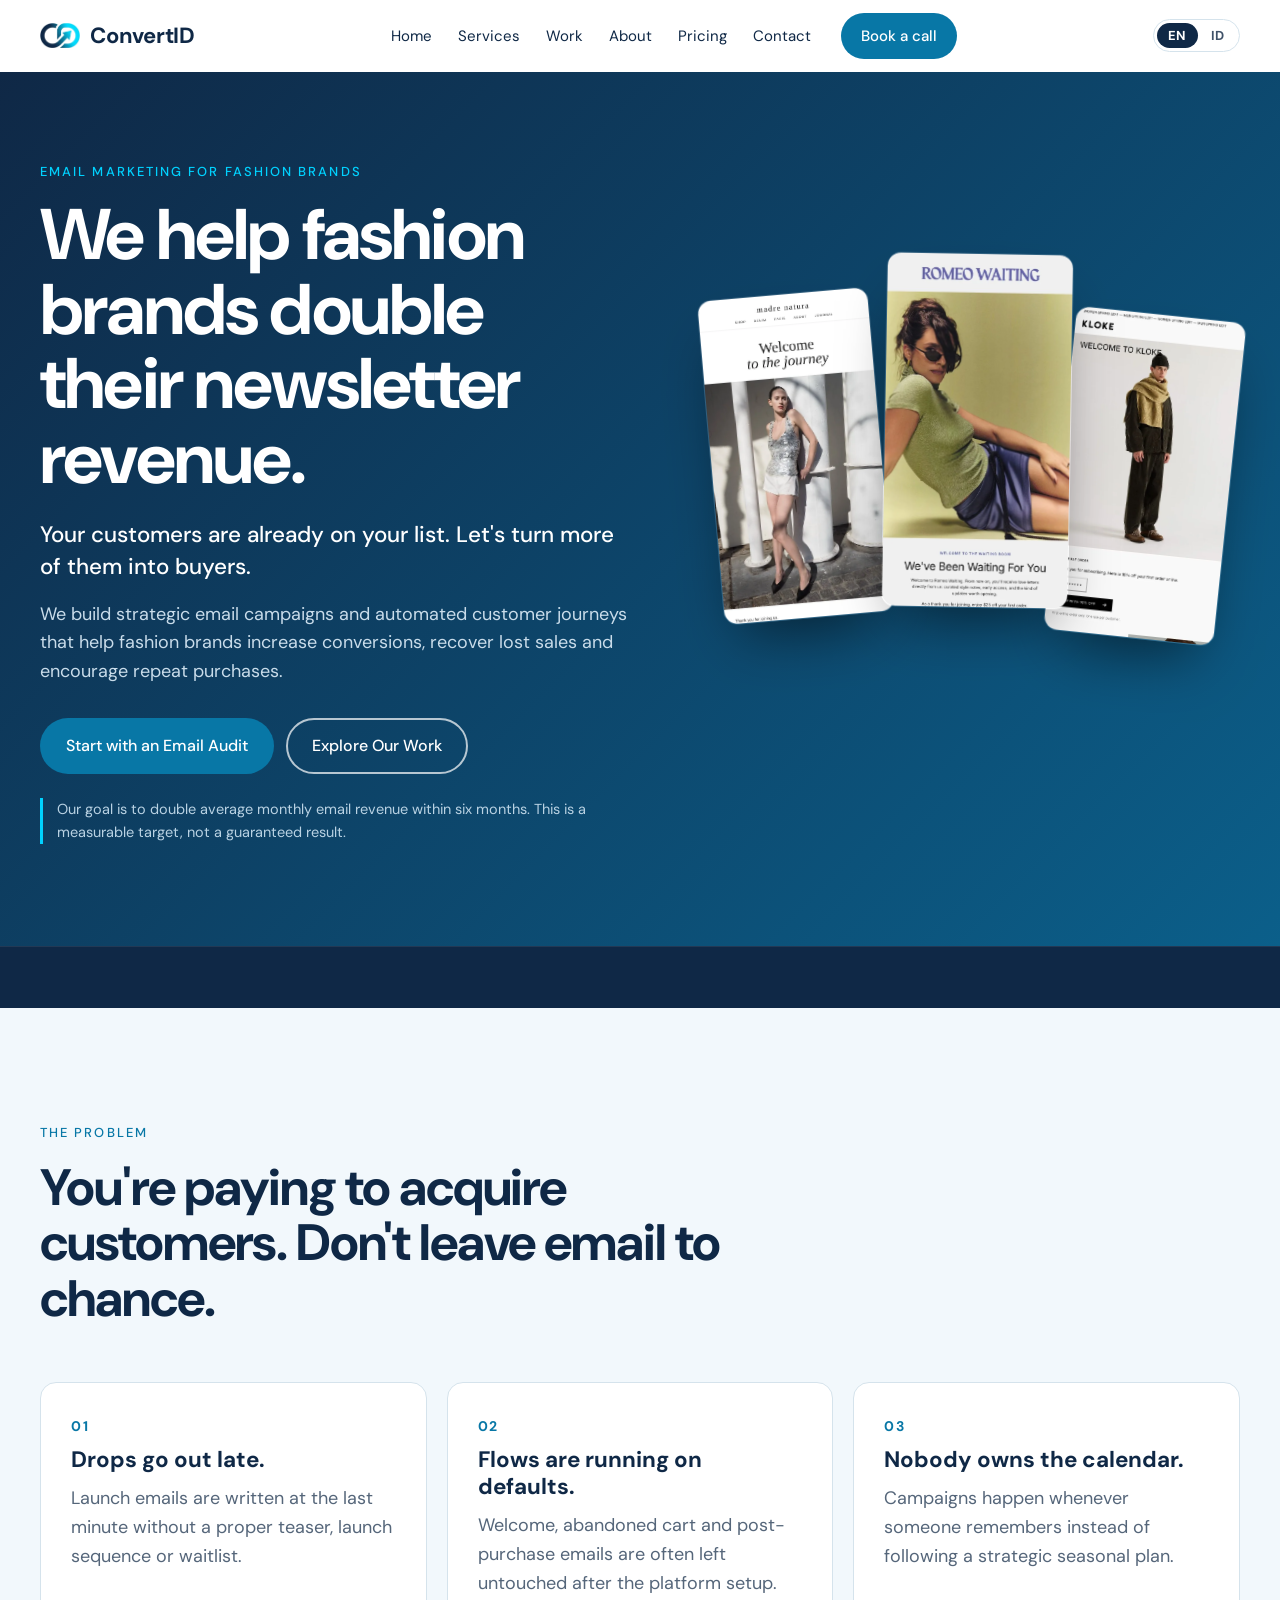
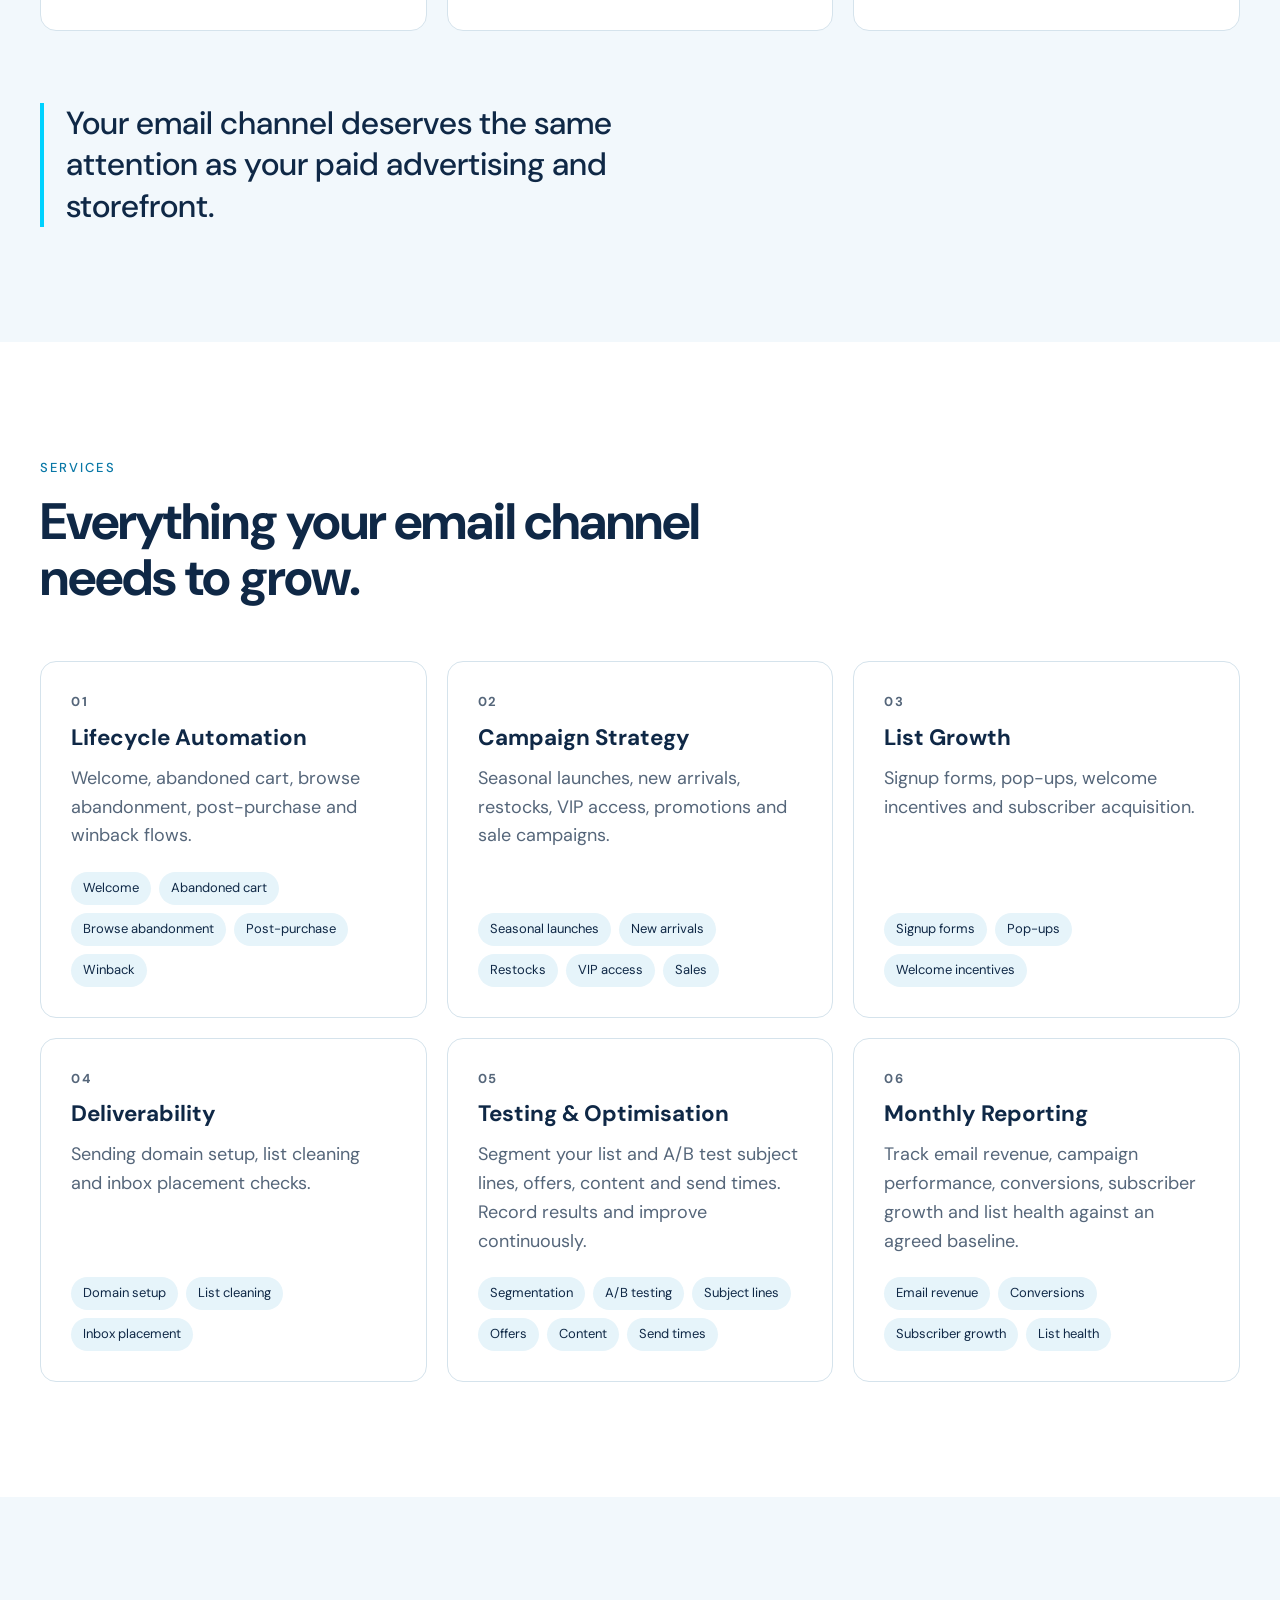
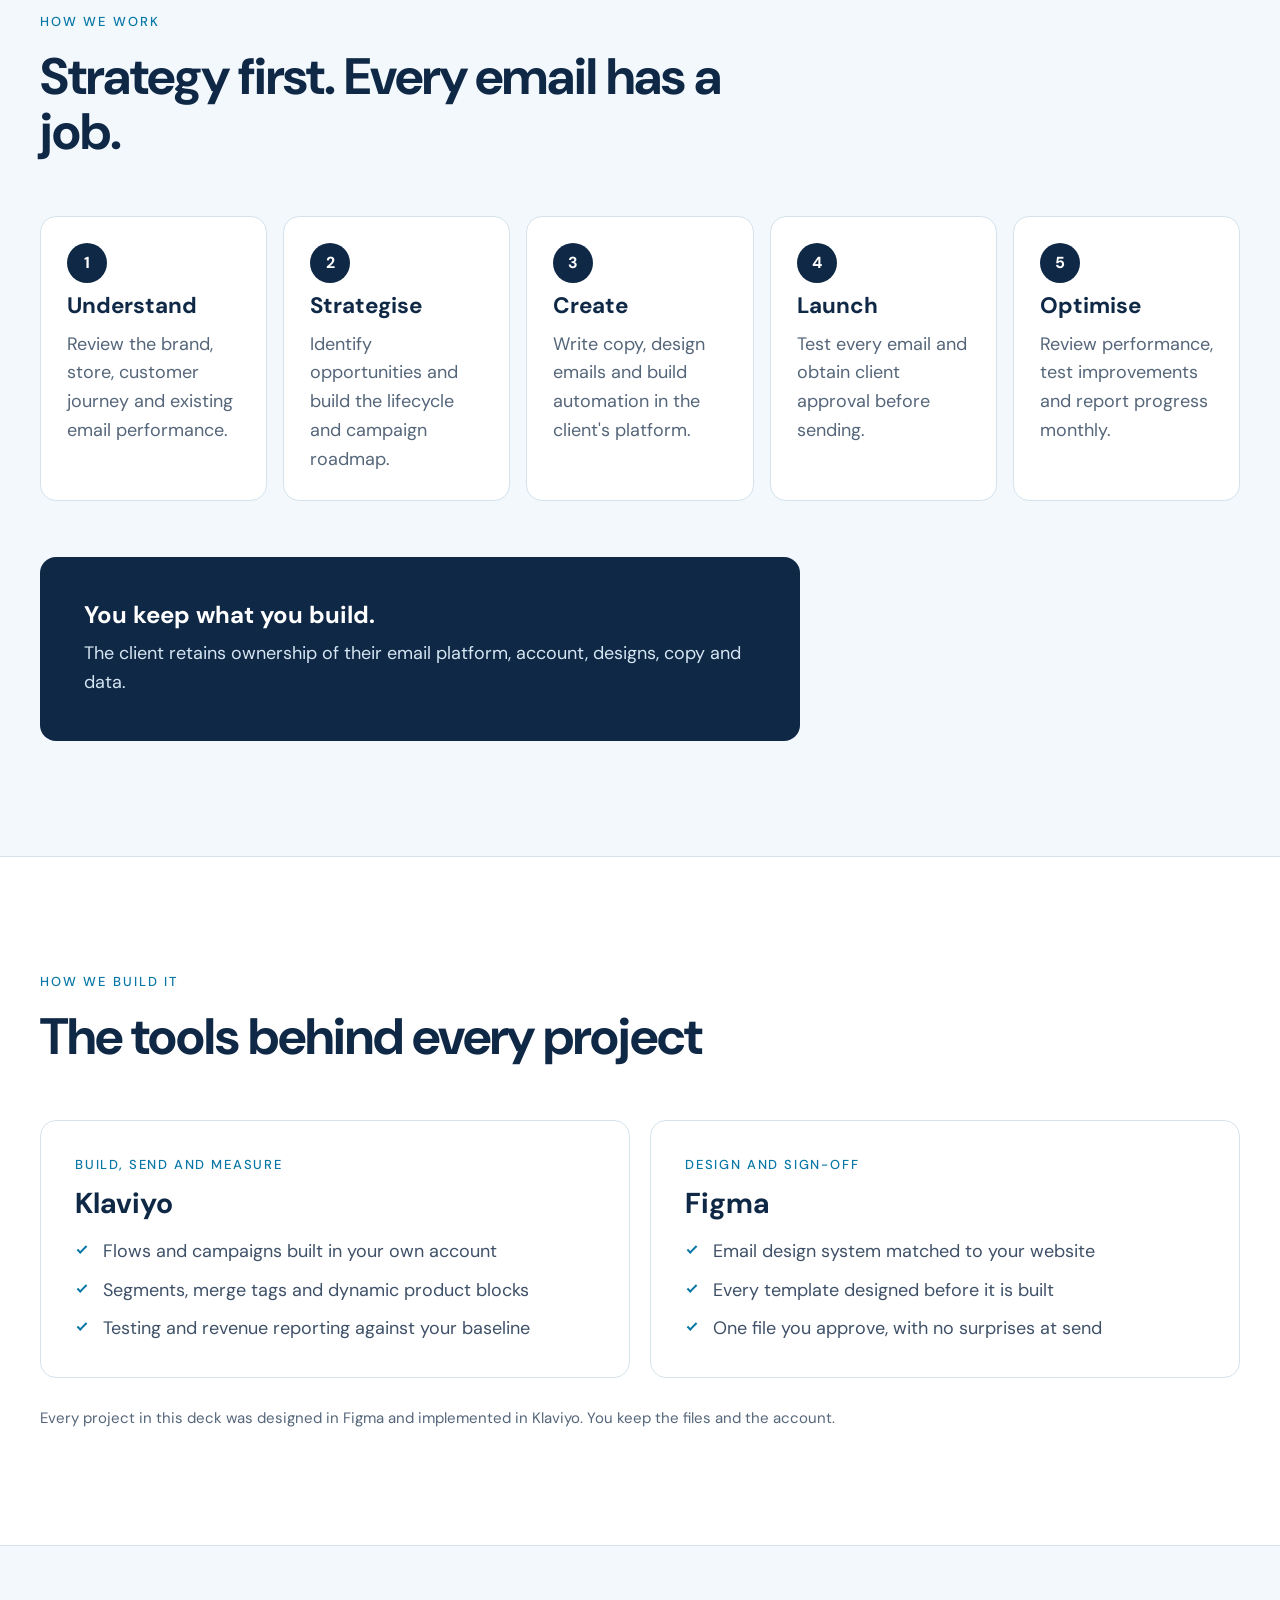
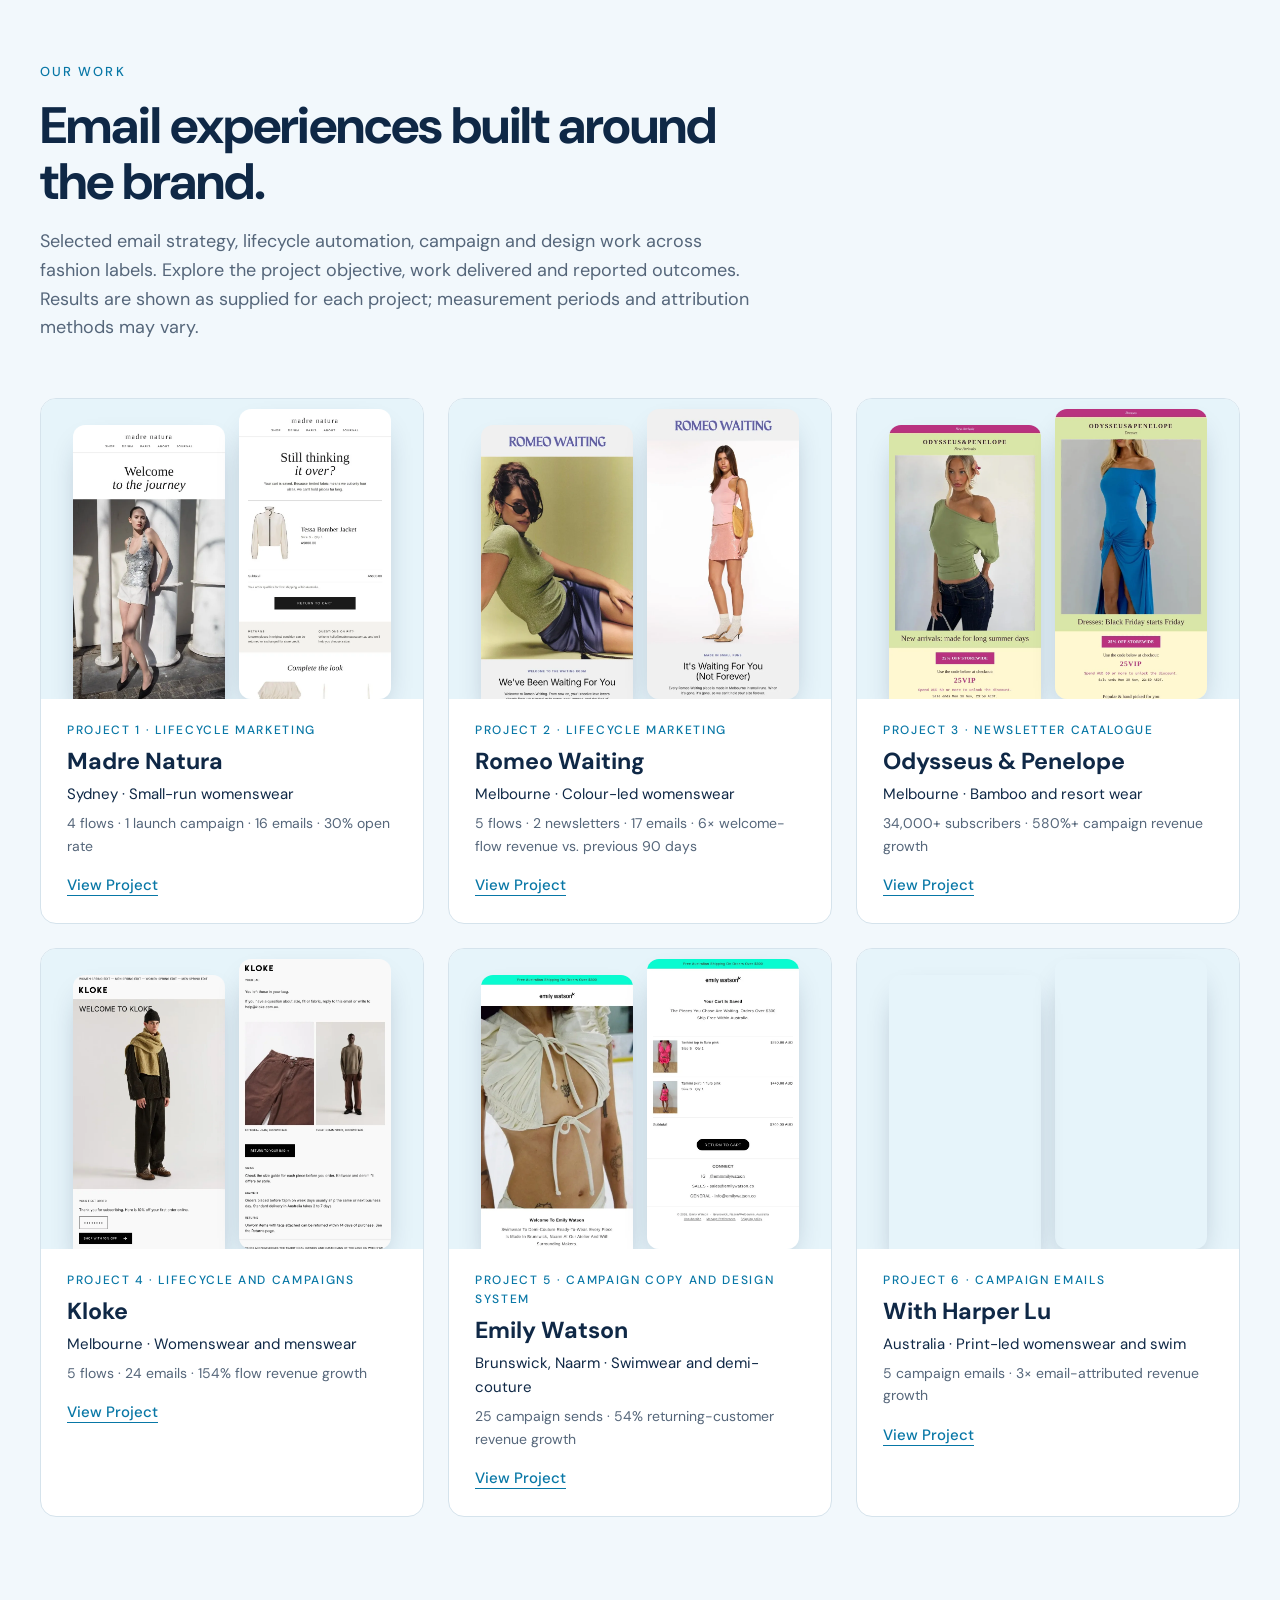
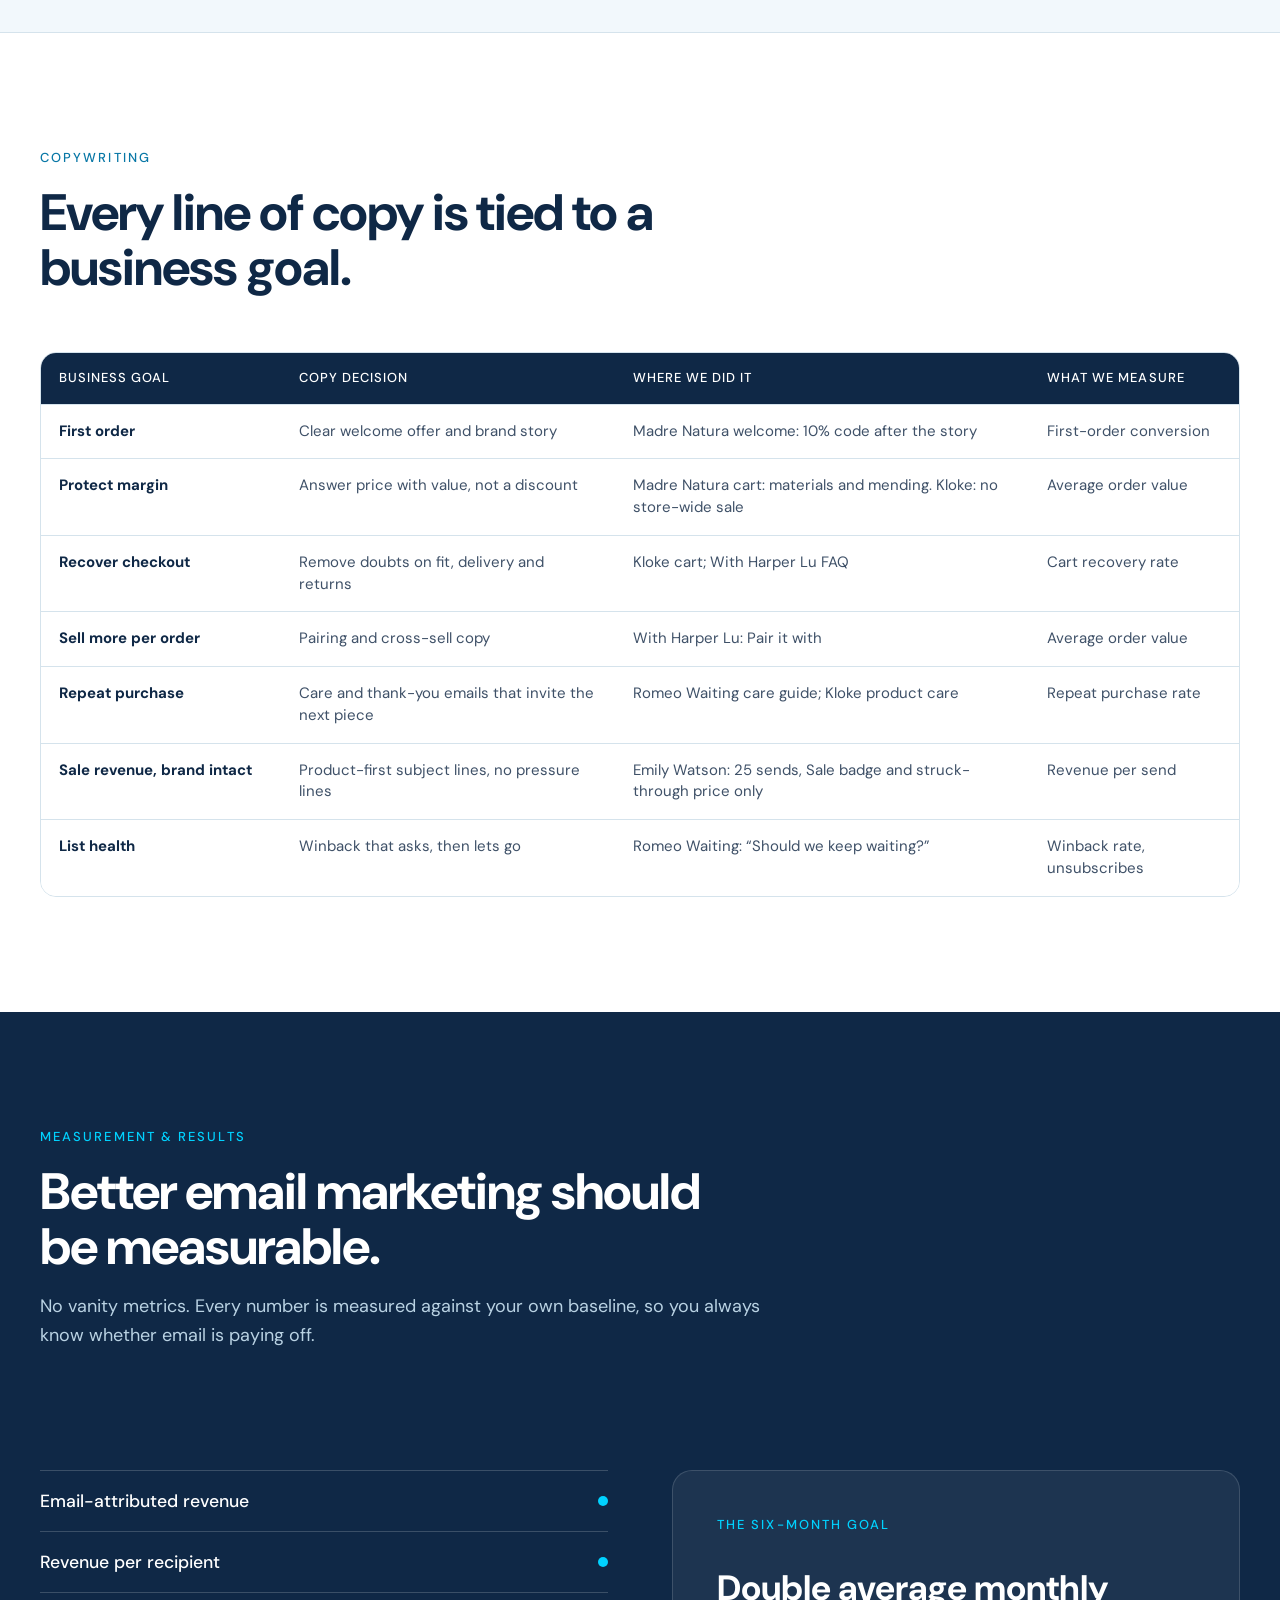
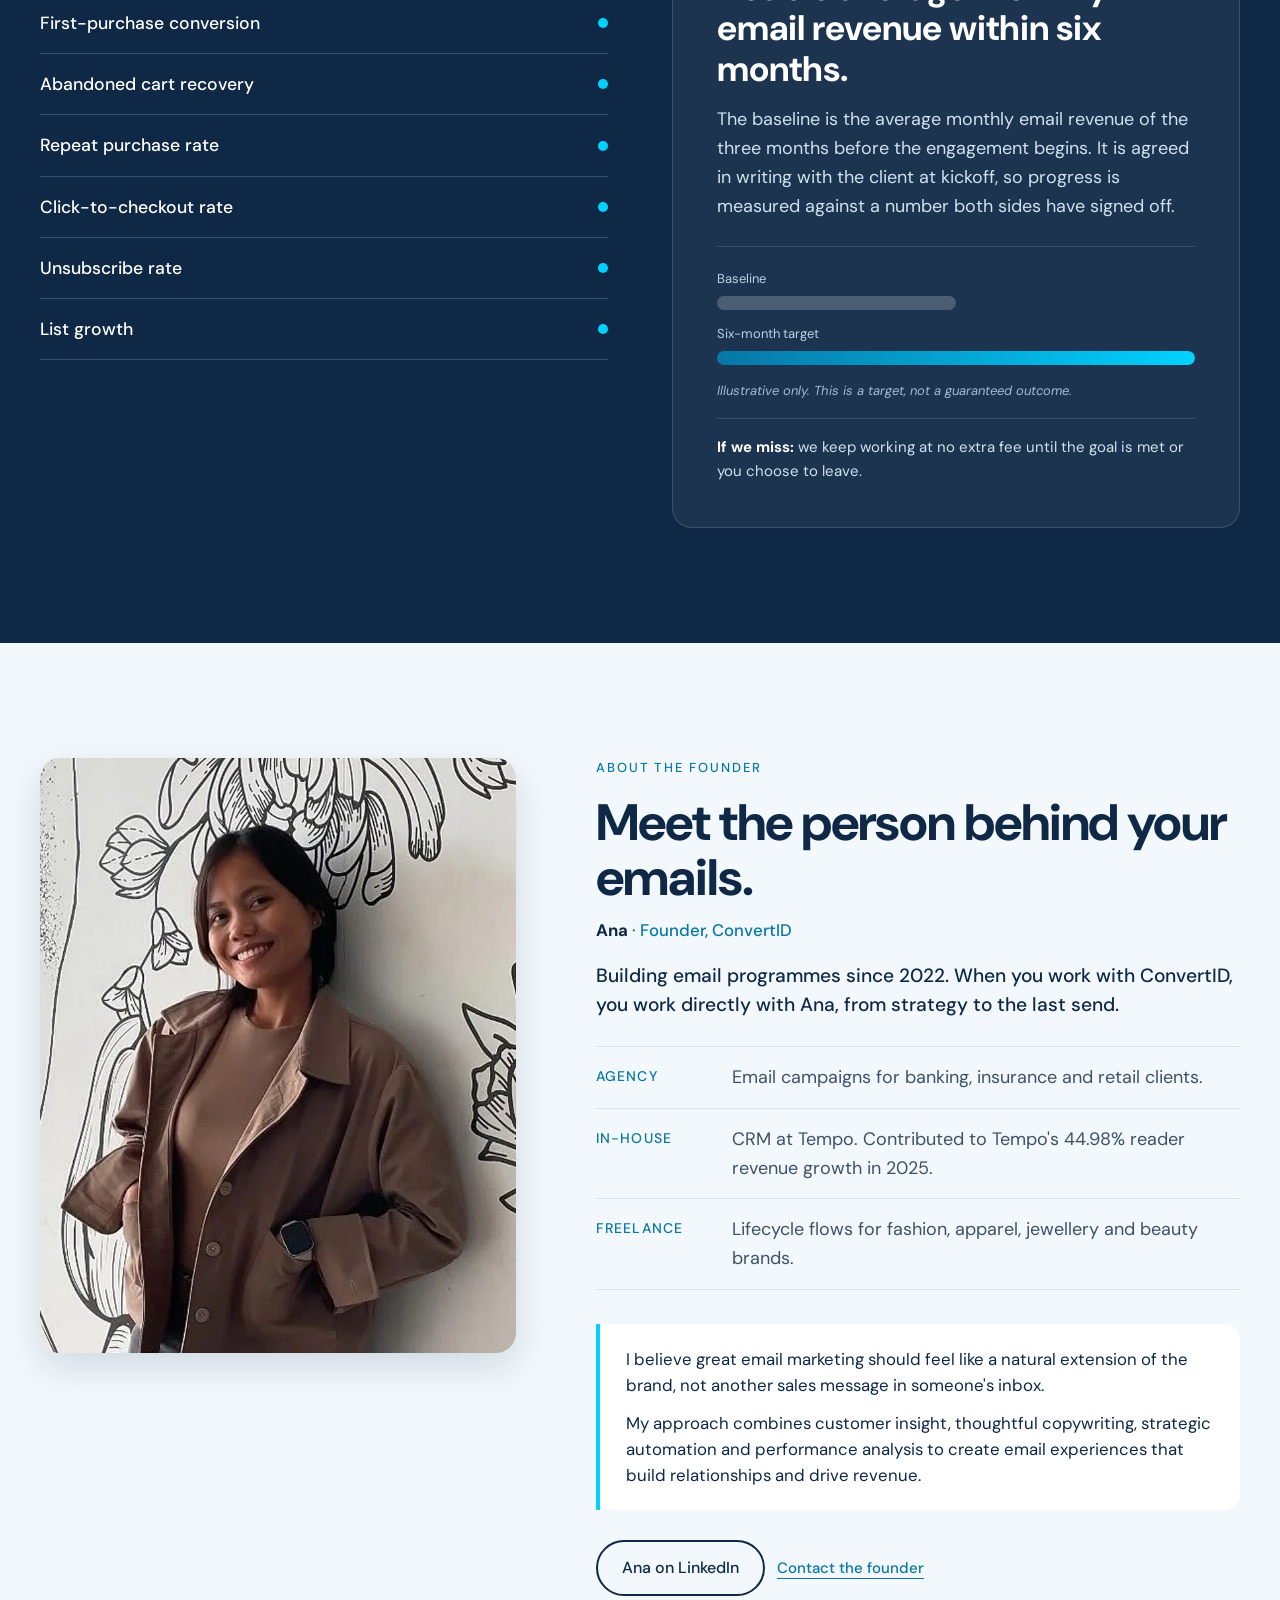
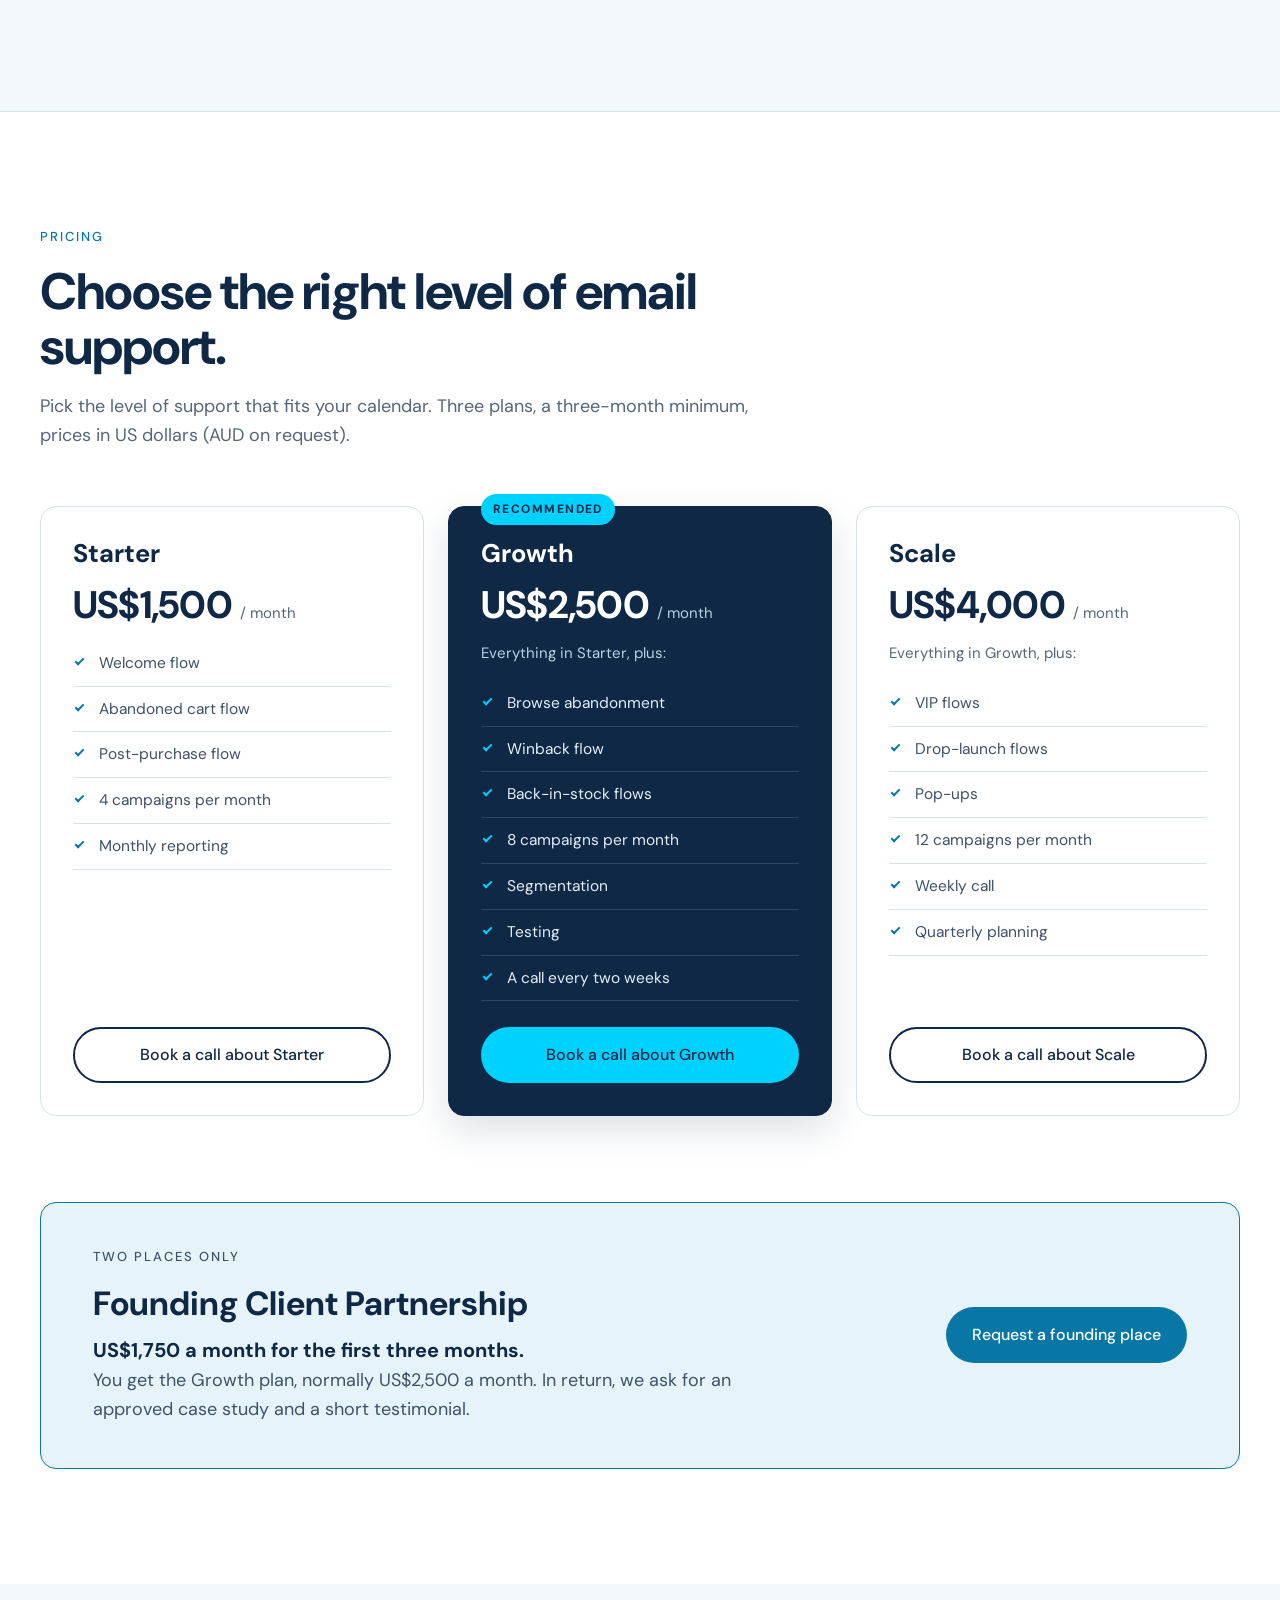
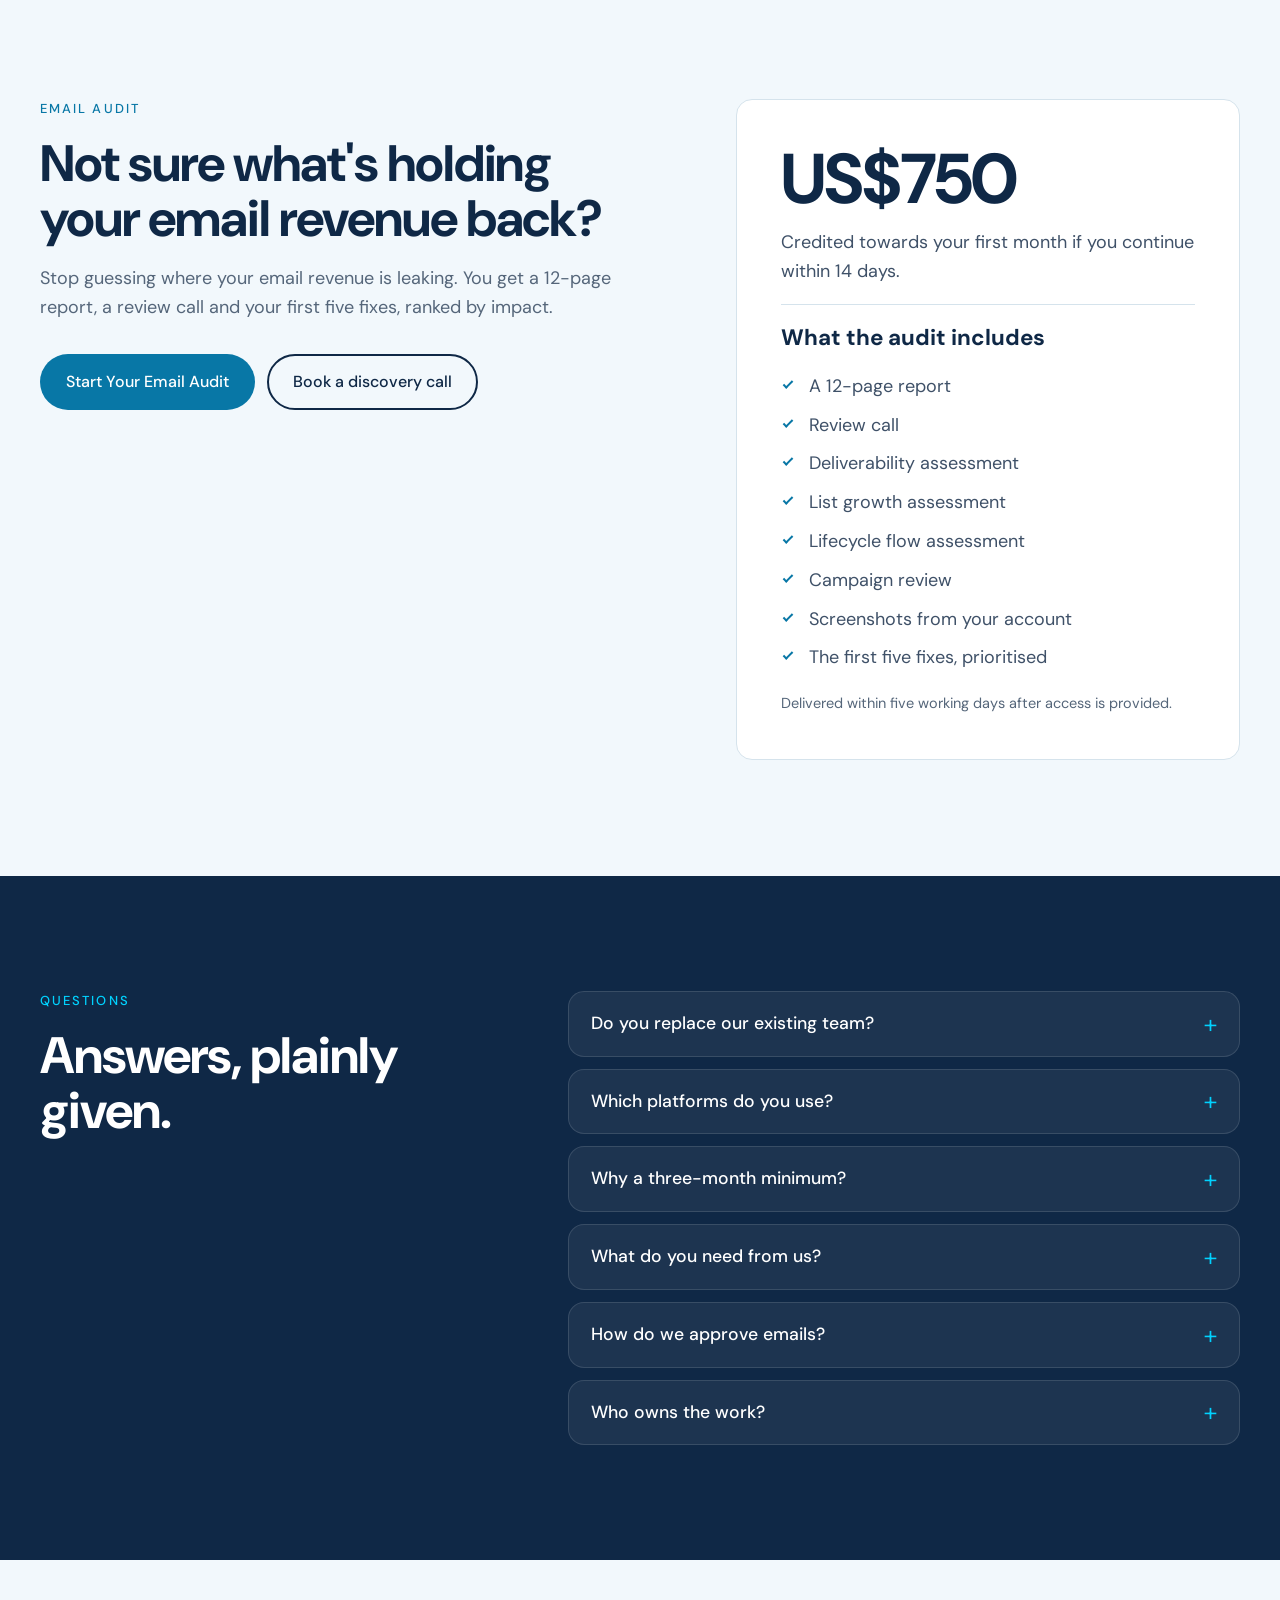
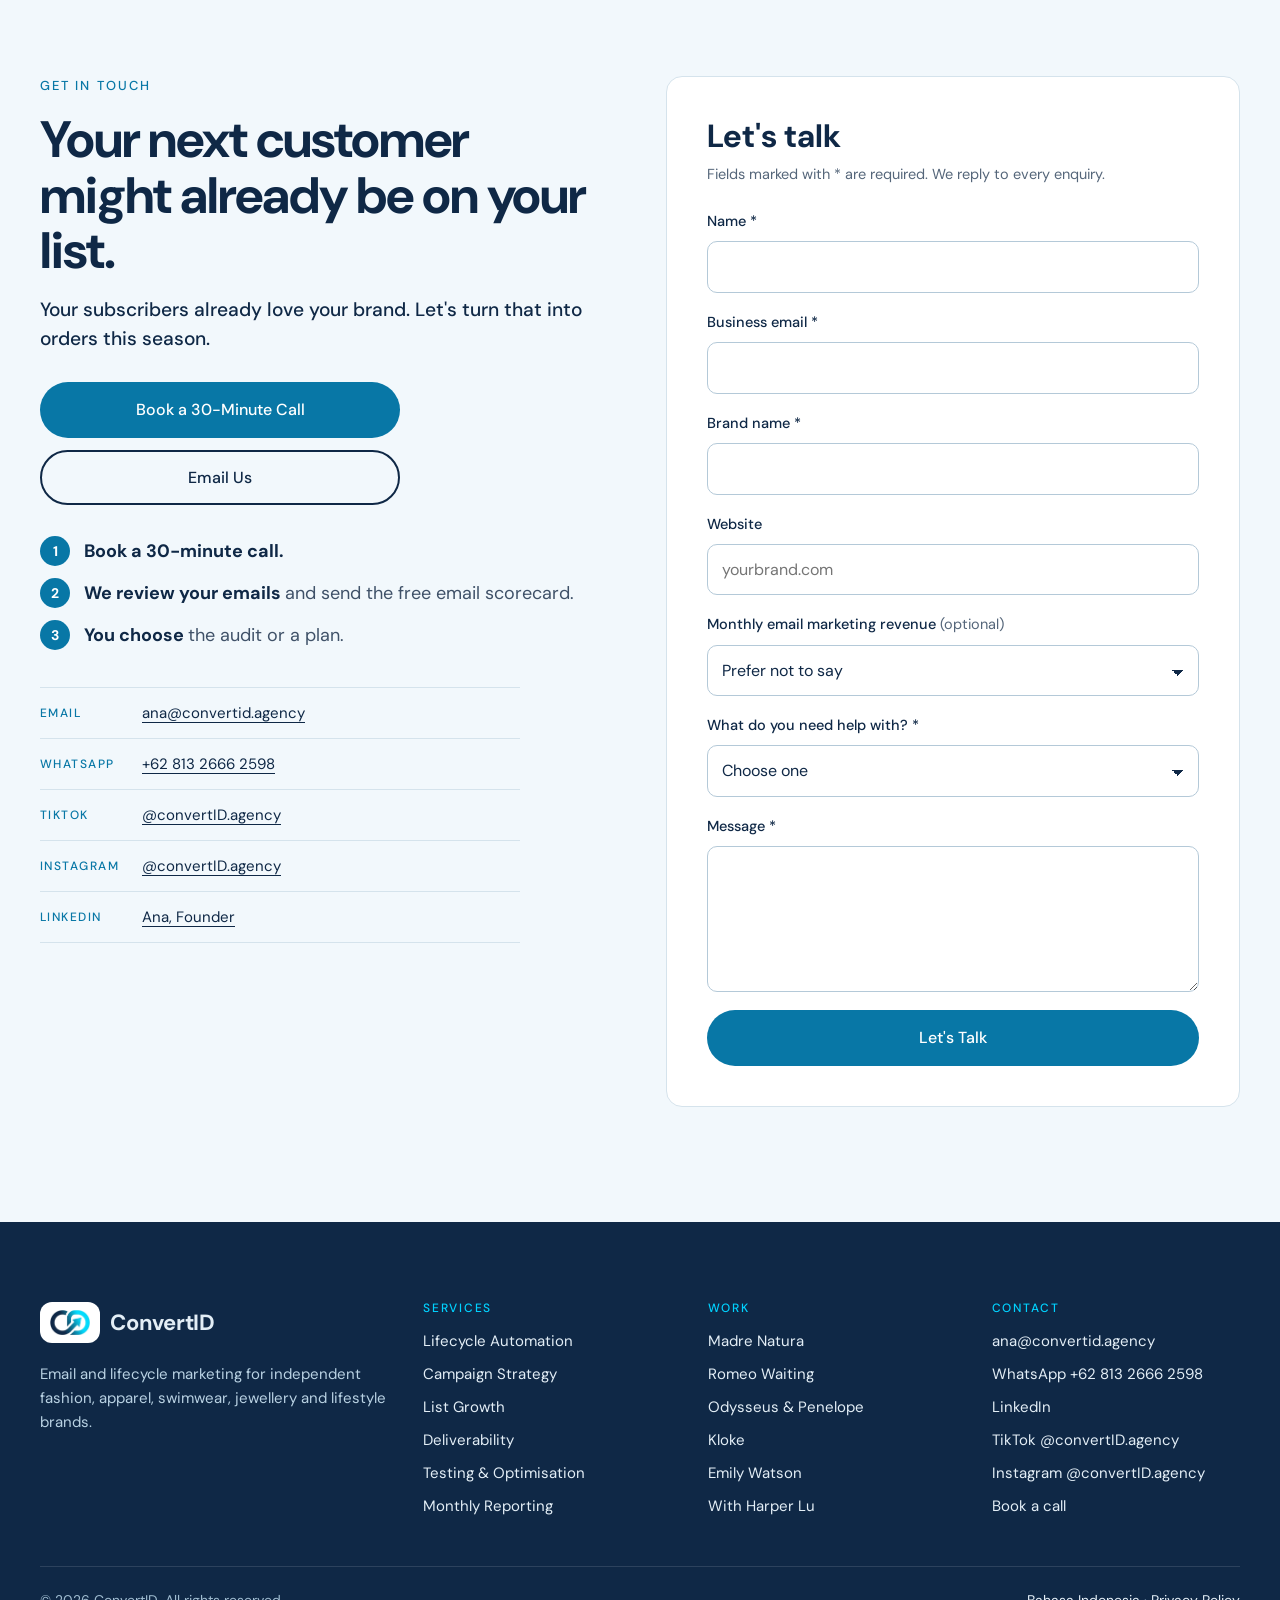
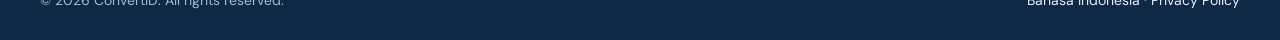
==== index.html @ f871c50c "Add EN / ID language switch to the header Shows a compact EN | ID switch in the header of the homepa" ====
<!doctype html>
<html lang="en-AU">
<head>
  <meta charset="utf-8">
  <meta name="viewport" content="width=device-width, initial-scale=1">
  <script>document.documentElement.classList.add('js');</script>

  <title>ConvertID | Email Marketing for Fashion Brands</title>
  <meta name="description" content="ConvertID helps independent fashion, apparel, swimwear, jewellery and lifestyle brands grow newsletter revenue through lifecycle flows, campaign calendars and monthly reporting.">
  <meta name="theme-color" content="#0F2846">

  <meta property="og:type" content="website">
  <meta property="og:title" content="ConvertID | Email Marketing for Fashion Brands">
  <meta property="og:description" content="We help fashion brands double their newsletter revenue. Lifecycle flows, campaign calendars and monthly reporting.">
  <meta property="og:locale" content="en_AU">
  <meta property="og:url" content="https://convertid.agency/">
  <meta property="og:image" content="https://convertid.agency/assets/images/og-image.jpg">
  <meta property="og:image:width" content="1200">
  <meta property="og:image:height" content="630">
  <meta property="og:site_name" content="ConvertID">
  <meta name="twitter:card" content="summary_large_image">
  <meta name="twitter:title" content="ConvertID | Email Marketing for Fashion Brands">
  <meta name="twitter:image" content="https://convertid.agency/assets/images/og-image.jpg">
  <link rel="canonical" href="https://convertid.agency/">
  <link rel="alternate" hreflang="en" href="https://convertid.agency/">
  <link rel="alternate" hreflang="id" href="https://convertid.agency/id/">
  <link rel="alternate" hreflang="x-default" href="https://convertid.agency/">

  <link rel="icon" type="image/png" sizes="32x32" href="assets/images/favicon-32.png">
  <link rel="apple-touch-icon" href="assets/images/apple-touch-icon.png">
  <link rel="preconnect" href="https://fonts.googleapis.com">
  <link rel="preconnect" href="https://fonts.gstatic.com" crossorigin>
  <link rel="stylesheet" href="https://fonts.googleapis.com/css2?family=DM+Sans:wght@400;500;700&display=swap">
  <link rel="stylesheet" href="assets/css/styles.css">

  <script type="application/ld+json">
  {
    "@context": "https://schema.org",
    "@type": "ProfessionalService",
    "name": "ConvertID",
    "description": "Email and lifecycle marketing agency for independent fashion, apparel, swimwear, jewellery and lifestyle ecommerce brands.",
    "email": "ana@convertid.agency",
    "sameAs": [
      "https://linkedin.com/in/anajumiati/",
      "https://www.tiktok.com/@convertID.agency",
      "https://www.instagram.com/convertid.agency/"
    ],
    "areaServed": ["AU", "US", "GB", "CA"],
    "serviceType": ["Email marketing", "Lifecycle automation", "Campaign strategy", "Email deliverability", "Email reporting"]
  }
  </script>
</head>
<body>

<a class="skip-link" href="#main">Skip to content</a>

<!-- ============ HEADER ============ -->
<header class="site-header" id="site-header">
  <div class="container header-inner">
    <a class="brand" href="#top" aria-label="ConvertID home">
      <img src="assets/images/convertid-logo-mark.png" width="332" height="207" alt="" class="brand-mark"><span>ConvertID</span>
    </a>

    <nav class="site-nav" id="site-nav" aria-label="Primary">
      <ul>
        <li><a href="#top">Home</a></li>
        <li><a href="#services">Services</a></li>
        <li><a href="#work">Work</a></li>
        <li><a href="#about">About</a></li>
        <li><a href="#pricing">Pricing</a></li>
        <li><a href="#contact">Contact</a></li>
      </ul>
      <a class="btn btn-primary btn-small nav-cta" href="https://calendly.com/anajumiati/30min" target="_blank" rel="noopener">Book a call</a>
    </nav>

    <nav class="lang-switch" aria-label="Language"><a href="#top" hreflang="en" aria-current="page" lang="en">EN</a><a href="id/" hreflang="id" lang="id">ID</a></nav>
    <button class="nav-toggle" id="nav-toggle" type="button" aria-expanded="false" aria-controls="site-nav">
      <span class="nav-toggle-label">Menu</span>
      <span class="nav-toggle-bars" aria-hidden="true"><span></span><span></span></span>
    </button>
  </div>
</header>

<main id="main">

<!-- ============ 1. HERO ============ -->
<section class="hero" id="top" aria-labelledby="hero-title">
  <div class="container hero-grid">
    <div class="hero-copy">
      <p class="eyebrow">Email marketing for fashion brands</p>
      <h1 id="hero-title">We help fashion brands double their newsletter revenue.</h1>
      <p class="lead">Your customers are already on your list. Let's turn more of them into buyers.</p>
      <p class="body-copy">We build strategic email campaigns and automated customer journeys that help fashion brands increase conversions, recover lost sales and encourage repeat purchases.</p>

      <div class="cta-row">
        <a class="btn btn-primary" href="#audit">Start with an Email Audit</a>
        <a class="btn btn-outline" href="#work">Explore Our Work</a>
      </div>

      <p class="fine-print">Our goal is to double average monthly email revenue within six months. This is a measurable target, not a guaranteed result.</p>
    </div>

    <div class="hero-media" aria-hidden="true">
      <img class="hero-shot shot-a" src="assets/images/work/madre-welcome.webp" width="600" height="1145" alt="">
      <img class="hero-shot shot-b" src="assets/images/work/romeo-welcome.webp" width="600" height="1145" alt="">
      <img class="hero-shot shot-c" src="assets/images/work/kloke-welcome.webp" width="600" height="1145" alt="">
    </div>
  </div>
</section>

<div class="marquee" aria-label="Brands we work with by category">
  <p>Your next drop, sold from the inbox · Welcome flows that convert · Winbacks that bring buyers back · Campaigns planned on a calendar · Abandoned cart flows that bring shoppers back · Post-purchase emails that invite the next order · Launches that build anticipation · Segmented messages for every customer · Email that reflects your brand and products · Lifecycle programmes built for fashion and ecommerce · Reporting against your agreed baseline</p>
</div>

<!-- ============ 2. PROBLEM ============ -->
<section class="section problem" id="problem" aria-labelledby="problem-title">
  <div class="container">
    <header class="section-head reveal">
      <p class="eyebrow">The problem</p>
      <h2 id="problem-title">You're paying to acquire customers. Don't leave email to chance.</h2>
    </header>

    <ol class="problem-list">
      <li class="problem-item card reveal">
        <span class="numeral" aria-hidden="true">01</span>
        <h3>Drops go out late.</h3>
        <p>Launch emails are written at the last minute without a proper teaser, launch sequence or waitlist.</p>
      </li>
      <li class="problem-item card reveal">
        <span class="numeral" aria-hidden="true">02</span>
        <h3>Flows are running on defaults.</h3>
        <p>Welcome, abandoned cart and post-purchase emails are often left untouched after the platform setup.</p>
      </li>
      <li class="problem-item card reveal">
        <span class="numeral" aria-hidden="true">03</span>
        <h3>Nobody owns the calendar.</h3>
        <p>Campaigns happen whenever someone remembers instead of following a strategic seasonal plan.</p>
      </li>
    </ol>

    <p class="pull-statement reveal">Your email channel deserves the same attention as your paid advertising and storefront.</p>
  </div>
</section>

<!-- ============ 3. SERVICES ============ -->
<section class="section services" id="services" aria-labelledby="services-title">
  <div class="container">
    <header class="section-head reveal">
      <p class="eyebrow">Services</p>
      <h2 id="services-title">Everything your email channel needs to grow.</h2>
    </header>

    <div class="service-grid">
      <article class="service card reveal">
        <p class="service-index" aria-hidden="true">01</p>
        <h3>Lifecycle Automation</h3>
        <p>Welcome, abandoned cart, browse abandonment, post-purchase and winback flows.</p>
        <ul class="tags" aria-label="Included flows">
          <li>Welcome</li><li>Abandoned cart</li><li>Browse abandonment</li><li>Post-purchase</li><li>Winback</li>
        </ul>
      </article>

      <article class="service card reveal">
        <p class="service-index" aria-hidden="true">02</p>
        <h3>Campaign Strategy</h3>
        <p>Seasonal launches, new arrivals, restocks, VIP access, promotions and sale campaigns.</p>
        <ul class="tags" aria-label="Campaign types">
          <li>Seasonal launches</li><li>New arrivals</li><li>Restocks</li><li>VIP access</li><li>Sales</li>
        </ul>
      </article>

      <article class="service card reveal">
        <p class="service-index" aria-hidden="true">03</p>
        <h3>List Growth</h3>
        <p>Signup forms, pop-ups, welcome incentives and subscriber acquisition.</p>
        <ul class="tags" aria-label="List growth tools">
          <li>Signup forms</li><li>Pop-ups</li><li>Welcome incentives</li>
        </ul>
      </article>

      <article class="service card reveal">
        <p class="service-index" aria-hidden="true">04</p>
        <h3>Deliverability</h3>
        <p>Sending domain setup, list cleaning and inbox placement checks.</p>
        <ul class="tags" aria-label="Deliverability work">
          <li>Domain setup</li><li>List cleaning</li><li>Inbox placement</li>
        </ul>
      </article>

      <article class="service card reveal">
        <p class="service-index" aria-hidden="true">05</p>
        <h3>Testing &amp; Optimisation</h3>
        <p>Segment your list and A/B test subject lines, offers, content and send times. Record results and improve continuously.</p>
        <ul class="tags" aria-label="Things we test">
          <li>Segmentation</li><li>A/B testing</li><li>Subject lines</li><li>Offers</li><li>Content</li><li>Send times</li>
        </ul>
      </article>

      <article class="service card reveal">
        <p class="service-index" aria-hidden="true">06</p>
        <h3>Monthly Reporting</h3>
        <p>Track email revenue, campaign performance, conversions, subscriber growth and list health against an agreed baseline.</p>
        <ul class="tags" aria-label="Reported metrics">
          <li>Email revenue</li><li>Conversions</li><li>Subscriber growth</li><li>List health</li>
        </ul>
      </article>
    </div>
  </div>
</section>

<!-- ============ 4. HOW WE WORK ============ -->
<section class="section process" id="process" aria-labelledby="process-title">
  <div class="container">
    <header class="section-head reveal">
      <p class="eyebrow">How we work</p>
      <h2 id="process-title">Strategy first. Every email has a job.</h2>
    </header>

    <ol class="steps">
      <li class="step reveal">
        <span class="step-num">1</span>
        <h3>Understand</h3>
        <p>Review the brand, store, customer journey and existing email performance.</p>
      </li>
      <li class="step reveal">
        <span class="step-num">2</span>
        <h3>Strategise</h3>
        <p>Identify opportunities and build the lifecycle and campaign roadmap.</p>
      </li>
      <li class="step reveal">
        <span class="step-num">3</span>
        <h3>Create</h3>
        <p>Write copy, design emails and build automation in the client's platform.</p>
      </li>
      <li class="step reveal">
        <span class="step-num">4</span>
        <h3>Launch</h3>
        <p>Test every email and obtain client approval before sending.</p>
      </li>
      <li class="step reveal">
        <span class="step-num">5</span>
        <h3>Optimise</h3>
        <p>Review performance, test improvements and report progress monthly.</p>
      </li>
    </ol>

    <aside class="ownership reveal">
      <h3>You keep what you build.</h3>
      <p>The client retains ownership of their email platform, account, designs, copy and data.</p>
    </aside>
  </div>
</section>

<!-- ============ 5. TOOLS ============ -->
<section class="section tools" id="tools" aria-labelledby="tools-title">
  <div class="container">
    <header class="section-head reveal">
      <p class="eyebrow">How we build it</p>
      <h2 id="tools-title">The tools behind every project</h2>
    </header>
    <div class="tool-grid">
      <article class="card tool reveal">
        <p class="tool-label">Build, send and measure</p>
        <h3>Klaviyo</h3>
        <ul class="check-list">
          <li>Flows and campaigns built in your own account</li>
          <li>Segments, merge tags and dynamic product blocks</li>
          <li>Testing and revenue reporting against your baseline</li>
        </ul>
      </article>
      <article class="card tool reveal">
        <p class="tool-label">Design and sign-off</p>
        <h3>Figma</h3>
        <ul class="check-list">
          <li>Email design system matched to your website</li>
          <li>Every template designed before it is built</li>
          <li>One file you approve, with no surprises at send</li>
        </ul>
      </article>
    </div>
    <p class="note reveal">Every project in this deck was designed in Figma and implemented in Klaviyo. You keep the files and the account.</p>
  </div>
</section>

<!-- ============ 6. PORTFOLIO ============ -->
<section class="section work" id="work" aria-labelledby="work-title">
  <div class="container">
    <header class="section-head reveal">
      <p class="eyebrow">Our work</p>
      <h2 id="work-title">Email experiences built around the brand.</h2>
      <p class="section-intro">Selected email strategy, lifecycle automation, campaign and design work across fashion labels. Explore the project objective, work delivered and reported outcomes. Results are shown as supplied for each project; measurement periods and attribution methods may vary.</p>
    </header>

    <div class="project-grid">

      <!-- 01 Madre Natura -->
      <article class="project card reveal">
        <div class="project-thumb">
          <img src="assets/images/work/madre-welcome.webp" width="600" height="1145" alt="Madre Natura welcome email" loading="lazy" decoding="async">
          <img src="assets/images/work/madre-cart.webp" width="600" height="1145" alt="Madre Natura abandoned cart email" loading="lazy" decoding="async">
        </div>
        <div class="project-body">
          <p class="project-tag">Project 1 · Lifecycle marketing</p>
          <h3>Madre Natura</h3>
          <p class="project-meta">Sydney · Small-run womenswear</p>
          <p class="project-stats">4 flows · 1 launch campaign · 16 emails · 30% open rate</p>
          <button class="btn btn-text" type="button" data-dialog="project-madre" aria-haspopup="dialog">View Project</button>
        </div>
      </article>

      <!-- 02 Romeo Waiting -->
      <article class="project card reveal">
        <div class="project-thumb">
          <img src="assets/images/work/romeo-welcome.webp" width="600" height="1145" alt="Romeo Waiting welcome email" loading="lazy" decoding="async">
          <img src="assets/images/work/romeo-cart.webp" width="600" height="1145" alt="Romeo Waiting abandoned cart email" loading="lazy" decoding="async">
        </div>
        <div class="project-body">
          <p class="project-tag">Project 2 · Lifecycle marketing</p>
          <h3>Romeo Waiting</h3>
          <p class="project-meta">Melbourne · Colour-led womenswear</p>
          <p class="project-stats">5 flows · 2 newsletters · 17 emails · 6× welcome-flow revenue vs. previous 90 days</p>
          <button class="btn btn-text" type="button" data-dialog="project-romeo" aria-haspopup="dialog">View Project</button>
        </div>
      </article>

      <!-- 03 Odysseus & Penelope -->
      <article class="project card reveal">
        <div class="project-thumb">
          <img src="assets/images/work/op-new-arrivals.webp" width="600" height="1145" alt="Odysseus and Penelope new arrivals email" loading="lazy" decoding="async">
          <img src="assets/images/work/op-black-friday.webp" width="600" height="1145" alt="Odysseus and Penelope Black Friday email" loading="lazy" decoding="async">
        </div>
        <div class="project-body">
          <p class="project-tag">Project 3 · Newsletter catalogue</p>
          <h3>Odysseus &amp; Penelope</h3>
          <p class="project-meta">Melbourne · Bamboo and resort wear</p>
          <p class="project-stats">34,000+ subscribers · 580%+ campaign revenue growth</p>
          <button class="btn btn-text" type="button" data-dialog="project-odysseus" aria-haspopup="dialog">View Project</button>
        </div>
      </article>

      <!-- 04 Kloke -->
      <article class="project card reveal">
        <div class="project-thumb">
          <img src="assets/images/work/kloke-welcome.webp" width="600" height="1145" alt="Kloke welcome email" loading="lazy" decoding="async">
          <img src="assets/images/work/kloke-cart.webp" width="600" height="1145" alt="Kloke abandoned cart email" loading="lazy" decoding="async">
        </div>
        <div class="project-body">
          <p class="project-tag">Project 4 · Lifecycle and campaigns</p>
          <h3>Kloke</h3>
          <p class="project-meta">Melbourne · Womenswear and menswear</p>
          <p class="project-stats">5 flows · 24 emails · 154% flow revenue growth</p>
          <button class="btn btn-text" type="button" data-dialog="project-kloke" aria-haspopup="dialog">View Project</button>
        </div>
      </article>

      <!-- 05 Emily Watson -->
      <article class="project card reveal">
        <div class="project-thumb">
          <img src="assets/images/work/ew-welcome.webp" width="600" height="1145" alt="Emily Watson welcome email" loading="lazy" decoding="async">
          <img src="assets/images/work/ew-cart.webp" width="600" height="1145" alt="Emily Watson abandoned cart email" loading="lazy" decoding="async">
        </div>
        <div class="project-body">
          <p class="project-tag">Project 5 · Campaign copy and design system</p>
          <h3>Emily Watson</h3>
          <p class="project-meta">Brunswick, Naarm · Swimwear and demi-couture</p>
          <p class="project-stats">25 campaign sends · 54% returning-customer revenue growth</p>
          <button class="btn btn-text" type="button" data-dialog="project-emily" aria-haspopup="dialog">View Project</button>
        </div>
      </article>

      <!-- 06 With Harper Lu -->
      <article class="project card reveal">
        <div class="project-thumb">
          <img src="assets/images/work/hl-pair-it.webp" width="600" height="1145" alt="With Harper Lu pair it with email" loading="lazy" decoding="async">
          <img src="assets/images/work/hl-vip.webp" width="600" height="1145" alt="With Harper Lu VIP early access email" loading="lazy" decoding="async">
        </div>
        <div class="project-body">
          <p class="project-tag">Project 6 · Campaign emails</p>
          <h3>With Harper Lu</h3>
          <p class="project-meta">Australia · Print-led womenswear and swim</p>
          <p class="project-stats">5 campaign emails · 3× email-attributed revenue growth</p>
          <button class="btn btn-text" type="button" data-dialog="project-harper" aria-haspopup="dialog">View Project</button>
        </div>
      </article>
    </div>
  </div>

  <!-- ---------- Project detail dialogs ---------- -->
  <dialog class="project-dialog" id="project-madre" aria-labelledby="project-madre-title">
    <form method="dialog" class="dialog-close-form"><button class="dialog-close" type="submit">Close</button></form>
    <div class="dialog-body">
      <p class="eyebrow">Project 1 · Madre Natura</p>
      <h3 id="project-madre-title">Madre Natura</h3>
      <p class="dialog-lede">Building an email marketing system from zero</p>
      <dl class="project-facts"><div><dt>Industry &amp; location</dt><dd>Small-run womenswear · Sydney</dd></div><div><dt>Challenge</dt><dd>Madre Natura had no established email marketing system. Customer communication needed a structured approach to reach customers based on their shopping behaviours and lifecycle stages.</dd></div><div><dt>Goal</dt><dd>Establish a complete email marketing foundation that delivers relevant customer communication and supports ongoing engagement and sales.</dd></div><div><dt>Approach</dt><dd><ul class="check-list"><li>Implemented the email marketing system in Klaviyo.</li><li>Designed and developed core automated lifecycle flows.</li><li>Organised customer communication around shopping behaviours and lifecycle stages.</li><li>Created consistent email designs across key customer touchpoints.</li></ul></dd></div><div><dt>Results</dt><dd><ul class="designed"><li><b>30%</b> Open rate after implementation</li><li><b>2×</b> Click rate vs. previous baseline</li><li><b>90 days</b> To build the core lifecycle flow system</li></ul></dd></div></dl>
      <div class="dialog-previews">
        <figure><img src="assets/images/work/madre-welcome.webp" width="600" height="1145" alt="Madre Natura welcome email" loading="lazy"><figcaption><b>Welcome 1 of 4</b>Warm thank-you and the 10% welcome code.</figcaption></figure>
        <figure><img src="assets/images/work/madre-cart.webp" width="600" height="1145" alt="Madre Natura abandoned cart email" loading="lazy"><figcaption><b>Abandoned cart 1 of 3</b>Remind, with no discount, and answer fit questions.</figcaption></figure>
        <figure><img src="assets/images/work/madre-post-purchase.webp" width="600" height="1145" alt="Madre Natura post-purchase email" loading="lazy"><figcaption><b>Post-purchase 1 of 4</b>Thank the customer and set up care and mending.</figcaption></figure>
        <figure><img src="assets/images/work/madre-launch.webp" width="600" height="1145" alt="Madre Natura product launch email" loading="lazy"><figcaption><b>Product launch, day 1</b>A second wave of sales led by styling, not sale prices.</figcaption></figure>
      </div>
    </div>
  </dialog>

  <dialog class="project-dialog" id="project-romeo" aria-labelledby="project-romeo-title">
    <form method="dialog" class="dialog-close-form"><button class="dialog-close" type="submit">Close</button></form>
    <div class="dialog-body">
      <p class="eyebrow">Project 2 · Romeo Waiting</p>
      <h3 id="project-romeo-title">Romeo Waiting</h3>
      <p class="dialog-lede">Turning welcome automation into a revenue driver</p>
      <dl class="project-facts"><div><dt>Industry &amp; location</dt><dd>Colour-led womenswear · Melbourne</dd></div><div><dt>Challenge</dt><dd>The opportunity was to strengthen the welcome journey and increase the contribution of newsletters to overall email revenue.</dd></div><div><dt>Goal</dt><dd>Make the welcome flow a stronger revenue channel while improving the commercial impact of regular newsletter campaigns.</dd></div><div><dt>Approach</dt><dd><ul class="check-list"><li>Developed and optimised the welcome email flow.</li><li>Structured the subscriber journey to encourage first purchases.</li><li>Improved newsletter campaign communication.</li><li>Strengthened the role of automated and campaign emails within the customer journey.</li></ul></dd></div><div><dt>Results</dt><dd><ul class="designed"><li><b>6×</b> Welcome flow revenue. Growth vs. previous 90-day period</li><li><b>+200%</b> Newsletter revenue attribution</li></ul></dd></div></dl>
      <div class="dialog-previews">
        <figure><img src="assets/images/work/romeo-welcome.webp" width="600" height="1145" alt="Romeo Waiting welcome email" loading="lazy"><figcaption><b>Welcome 1 of 3</b>Introduce the brand and invite the first order.</figcaption></figure>
        <figure><img src="assets/images/work/romeo-cart.webp" width="600" height="1145" alt="Romeo Waiting abandoned cart email" loading="lazy"><figcaption><b>Abandoned cart 2 of 3</b>Honest urgency: small runs, so pieces don't wait forever.</figcaption></figure>
        <figure><img src="assets/images/work/romeo-post-purchase.webp" width="600" height="1145" alt="Romeo Waiting post-purchase email" loading="lazy"><figcaption><b>Post-purchase 1 of 4</b>Confirm the order and add a note from the studio.</figcaption></figure>
        <figure><img src="assets/images/work/romeo-winback.webp" width="600" height="1145" alt="Romeo Waiting winback email" loading="lazy"><figcaption><b>Winback 1 of 3</b>Re-open the conversation with what is new.</figcaption></figure>
      </div>
    </div>
  </dialog>

  <dialog class="project-dialog" id="project-odysseus" aria-labelledby="project-odysseus-title">
    <form method="dialog" class="dialog-close-form"><button class="dialog-close" type="submit">Close</button></form>
    <div class="dialog-body">
      <p class="eyebrow">Project 3 · Odysseus &amp; Penelope</p>
      <h3 id="project-odysseus-title">Odysseus &amp; Penelope</h3>
      <p class="dialog-lede">Growing an audience through product-led campaigns</p>
      <dl class="project-facts"><div><dt>Industry &amp; location</dt><dd>Bamboo and resort wear · Melbourne</dd></div><div><dt>Challenge</dt><dd>The brand wanted to build momentum around new products, grow its newsletter audience and establish email campaigns as a stronger revenue channel.</dd></div><div><dt>Goal</dt><dd>Turn product communication into subscriber growth, create a consistent campaign rhythm and increase campaign-attributed revenue.</dd></div><div><dt>Approach</dt><dd><ul class="check-list"><li>Used new-product communication to encourage newsletter subscriptions.</li><li>Increased campaign frequency and established a more consistent sending schedule.</li><li>Developed repeatable campaign communication around product releases.</li><li>Used newsletters to maintain audience engagement and support sales.</li></ul></dd></div><div><dt>Results</dt><dd><ul class="designed"><li><b>34,000+</b> Email subscribers; and growing</li><li><b>580%+</b> Campaign revenue growth</li><li><b>1 → 7+</b> Campaigns per month</li></ul></dd></div></dl>
      <div class="dialog-previews">
        <figure><img src="assets/images/work/op-new-arrivals.webp" width="600" height="1145" alt="Odysseus and Penelope new arrivals email" loading="lazy"><figcaption><b>New arrivals · 19 Nov</b>Show the new range and the sale code together.</figcaption></figure>
        <figure><img src="assets/images/work/op-black-friday.webp" width="600" height="1145" alt="Odysseus and Penelope Black Friday dresses email" loading="lazy"><figcaption><b>Black Friday dresses · 24 Nov</b>Build excitement before the sale starts.</figcaption></figure>
        <figure><img src="assets/images/work/op-swimwear.webp" width="600" height="1145" alt="Odysseus and Penelope swimwear email" loading="lazy"><figcaption><b>Swimwear · 8 Dec</b>A seasonal edit for summer holidays.</figcaption></figure>
        <figure><img src="assets/images/work/op-founder-note.webp" width="600" height="1145" alt="Odysseus and Penelope founder note email" loading="lazy"><figcaption><b>Founder note · 15 Dec</b>A year-end thank-you that builds the brand.</figcaption></figure>
      </div>
    </div>
  </dialog>

  <dialog class="project-dialog" id="project-kloke" aria-labelledby="project-kloke-title">
    <form method="dialog" class="dialog-close-form"><button class="dialog-close" type="submit">Close</button></form>
    <div class="dialog-body">
      <p class="eyebrow">Project 4 · Kloke</p>
      <h3 id="project-kloke-title">Kloke</h3>
      <p class="dialog-lede">Building separate customer journeys for men and women</p>
      <dl class="project-facts"><div><dt>Industry &amp; location</dt><dd>Womenswear and menswear · Melbourne</dd></div><div><dt>Challenge</dt><dd>Kloke serves two distinct customer audiences: men and women. The email experience needed to reflect these differences rather than relying on one generic communication journey.</dd></div><div><dt>Goal</dt><dd>Build a segmented email marketing system with relevant lifecycle journeys and newsletters for both audiences, while increasing automated revenue.</dd></div><div><dt>Approach</dt><dd><ul class="check-list"><li>Structured email communication around men's and women's audiences.</li><li>Built separate lifecycle email systems for each audience.</li><li>Developed welcome journeys tailored to the respective customer groups.</li><li>Created newsletter communication to support ongoing engagement.</li></ul></dd></div><div><dt>Results</dt><dd><ul class="designed"><li><b>3×</b> Welcome flow revenue; growth within 90 days</li><li><b>154%</b> Flow revenue growth</li><li><b>90 days</b> Foundational flow system completed</li></ul></dd></div></dl>
      <div class="dialog-previews">
        <figure><img src="assets/images/work/kloke-welcome.webp" width="600" height="1145" alt="Kloke welcome email" loading="lazy"><figcaption><b>Welcome 1 of 3</b>Thank the subscriber and invite a first online order.</figcaption></figure>
        <figure><img src="assets/images/work/kloke-cart.webp" width="600" height="1145" alt="Kloke abandoned cart email" loading="lazy"><figcaption><b>Abandoned cart 1 of 3</b>Bring the shopper back to the bag and answer fit, delivery and returns.</figcaption></figure>
        <figure><img src="assets/images/work/kloke-product-care.webp" width="600" height="1145" alt="Kloke product care email" loading="lazy"><figcaption><b>Post-purchase · product care</b>Reassure after the order and cut support questions.</figcaption></figure>
        <figure><img src="assets/images/work/kloke-winback.webp" width="600" height="1145" alt="Kloke winback email" loading="lazy"><figcaption><b>Winback 1 of 3</b>Reactivate with what is new, not a discount.</figcaption></figure>
      </div>
    </div>
  </dialog>

  <dialog class="project-dialog" id="project-emily" aria-labelledby="project-emily-title">
    <form method="dialog" class="dialog-close-form"><button class="dialog-close" type="submit">Close</button></form>
    <div class="dialog-body">
      <p class="eyebrow">Project 5 · Emily Watson</p>
      <h3 id="project-emily-title">Emily Watson</h3>
      <p class="dialog-lede">Increasing repeat purchases through email campaigns</p>
      <dl class="project-facts"><div><dt>Industry &amp; location</dt><dd>Swimwear and demi-couture · Brunswick, Naarm</dd></div><div><dt>Challenge</dt><dd>With a large product catalogue and a continuous introduction of new products, Emily Watson needed a stronger way to keep customers engaged and encourage repeat purchases.</dd></div><div><dt>Goal</dt><dd>Increase purchase frequency and average customer value through consistent product communication and targeted newsletters.</dd></div><div><dt>Approach</dt><dd><ul class="check-list"><li>Developed newsletters to showcase products across the catalogue.</li><li>Used new-product communication to create ongoing purchase opportunities.</li><li>Structured campaigns to encourage product discovery and repeat purchases.</li><li>Supported ongoing communication with lifecycle email templates.</li></ul></dd></div><div><dt>Results</dt><dd><ul class="designed"><li><b>54%</b> Increase in returning-customer revenue</li><li><b>7.2%</b> Placed-order rate; up from 2.5%, measured per recipient</li></ul></dd></div></dl>
      <div class="dialog-previews">
        <figure><img src="assets/images/work/ew-welcome.webp" width="600" height="1145" alt="Emily Watson welcome email" loading="lazy"><figcaption><b>Welcome</b>Introduce the label and where every piece is made.</figcaption></figure>
        <figure><img src="assets/images/work/ew-cart.webp" width="600" height="1145" alt="Emily Watson abandoned cart email" loading="lazy"><figcaption><b>Abandoned cart</b>The saved cart, the free shipping line and one button back.</figcaption></figure>
        <figure><img src="assets/images/work/ew-post-purchase.webp" width="600" height="1145" alt="Emily Watson post-purchase email" loading="lazy"><figcaption><b>Post-purchase</b>Order confirmed, dispatch terms and sizing help in one place.</figcaption></figure>
        <figure><img src="assets/images/work/ew-winback.webp" width="600" height="1145" alt="Emily Watson winback email" loading="lazy"><figcaption><b>Winback</b>What is new since the last visit, with no pressure line.</figcaption></figure>
      </div>
    </div>
  </dialog>

  <dialog class="project-dialog" id="project-harper" aria-labelledby="project-harper-title">
    <form method="dialog" class="dialog-close-form"><button class="dialog-close" type="submit">Close</button></form>
    <div class="dialog-body">
      <p class="eyebrow">Project 6 · With Harper Lu</p>
      <h3 id="project-harper-title">With Harper Lu</h3>
      <p class="dialog-lede">Connecting audience growth with revenue</p>
      <dl class="project-facts"><div><dt>Industry &amp; location</dt><dd>Print-led womenswear and swim · Australia</dd></div><div><dt>Challenge</dt><dd>The project focused on building momentum through email campaigns, growing the subscriber audience and supporting the brand's wider social audience growth.</dd></div><div><dt>Goal</dt><dd>Use consistent campaign communication to generate more revenue, attract subscribers and support brand awareness.</dd></div><div><dt>Approach</dt><dd><ul class="check-list"><li>Developed five campaign emails.</li><li>Created product and brand-focused email communication.</li><li>Used newsletter campaigns to encourage audience engagement and subscriber growth.</li><li>Connected email communication with the broader audience-growth objective.</li></ul></dd></div><div><dt>Results</dt><dd><ul class="designed"><li><b>3×</b> Email-attributed revenue growth</li><li><b>20,000+</b> Instagram followers; audience milestone, not attributed to email marketing</li></ul></dd></div></dl>
      <div class="dialog-previews">
        <figure><img src="assets/images/work/hl-pair-it.webp" width="600" height="1145" alt="With Harper Lu pair it with email" loading="lazy"><figcaption><b>Pair it with</b>Cross-sell tanks, belts and sarongs to lift basket size.</figcaption></figure>
        <figure><img src="assets/images/work/hl-vip.webp" width="600" height="1145" alt="With Harper Lu VIP early access email" loading="lazy"><figcaption><b>VIP early access</b>Build a Black Friday list before the sale opens.</figcaption></figure>
        <figure><img src="assets/images/work/hl-faq.webp" width="600" height="1145" alt="With Harper Lu FAQ email" loading="lazy"><figcaption><b>FAQ</b>Answer fit, returns and delivery before they stop a sale.</figcaption></figure>
        <figure><img src="assets/images/work/hl-loyalty.webp" width="600" height="1145" alt="With Harper Lu loyalty email" loading="lazy"><figcaption><b>Loyalty</b>Thank returning buyers and show what is new for them.</figcaption></figure>
      </div>
    </div>
  </dialog>
</section>

<!-- ============ COPY TIED TO GOALS ============ -->
<section class="section copy-goals" id="copy" aria-labelledby="copy-title">
  <div class="container">
    <header class="section-head reveal">
      <p class="eyebrow">Copywriting</p>
      <h2 id="copy-title">Every line of copy is tied to a business goal.</h2>
    </header>
    <div class="table-wrap reveal">
      <table>
        <thead>
          <tr><th scope="col">Business goal</th><th scope="col">Copy decision</th><th scope="col">Where we did it</th><th scope="col">What we measure</th></tr>
        </thead>
        <tbody>
          <tr><th scope="row">First order</th><td data-label="Copy decision">Clear welcome offer and brand story</td><td data-label="Where we did it">Madre Natura welcome: 10% code after the story</td><td data-label="What we measure">First-order conversion</td></tr>
          <tr><th scope="row">Protect margin</th><td data-label="Copy decision">Answer price with value, not a discount</td><td data-label="Where we did it">Madre Natura cart: materials and mending. Kloke: no store-wide sale</td><td data-label="What we measure">Average order value</td></tr>
          <tr><th scope="row">Recover checkout</th><td data-label="Copy decision">Remove doubts on fit, delivery and returns</td><td data-label="Where we did it">Kloke cart; With Harper Lu FAQ</td><td data-label="What we measure">Cart recovery rate</td></tr>
          <tr><th scope="row">Sell more per order</th><td data-label="Copy decision">Pairing and cross-sell copy</td><td data-label="Where we did it">With Harper Lu: Pair it with</td><td data-label="What we measure">Average order value</td></tr>
          <tr><th scope="row">Repeat purchase</th><td data-label="Copy decision">Care and thank-you emails that invite the next piece</td><td data-label="Where we did it">Romeo Waiting care guide; Kloke product care</td><td data-label="What we measure">Repeat purchase rate</td></tr>
          <tr><th scope="row">Sale revenue, brand intact</th><td data-label="Copy decision">Product-first subject lines, no pressure lines</td><td data-label="Where we did it">Emily Watson: 25 sends, Sale badge and struck-through price only</td><td data-label="What we measure">Revenue per send</td></tr>
          <tr><th scope="row">List health</th><td data-label="Copy decision">Winback that asks, then lets go</td><td data-label="Where we did it">Romeo Waiting: “Should we keep waiting?”</td><td data-label="What we measure">Winback rate, unsubscribes</td></tr>
        </tbody>
      </table>
    </div>
  </div>
</section>

<!-- ============ 7. MEASUREMENT ============ -->
<section class="section measure" id="measure" aria-labelledby="measure-title">
  <div class="container measure-grid">
    <header class="section-head reveal">
      <p class="eyebrow">Measurement &amp; results</p>
      <h2 id="measure-title">Better email marketing should be measurable.</h2>
      <p class="section-intro">No vanity metrics. Every number is measured against your own baseline, so you always know whether email is paying off.</p>
    </header>

    <ul class="metric-list reveal" aria-label="Metrics we track">
      <li>Email-attributed revenue</li>
      <li>Revenue per recipient</li>
      <li>First-purchase conversion</li>
      <li>Abandoned cart recovery</li>
      <li>Repeat purchase rate</li>
      <li>Click-to-checkout rate</li>
      <li>Unsubscribe rate</li>
      <li>List growth</li>
    </ul>

    <div class="goal-box reveal">
      <p class="eyebrow">The six-month goal</p>
      <h3>Double average monthly email revenue within six months.</h3>
      <p>The baseline is the average monthly email revenue of the three months before the engagement begins. It is agreed in writing with the client at kickoff, so progress is measured against a number both sides have signed off.</p>
      <div class="goal-chart" role="img" aria-label="Illustrative diagram: baseline at 1x, six-month target at 2x. This is not a result.">
        <div class="goal-bar"><span>Baseline</span><i style="--w: 50%"></i></div>
        <div class="goal-bar goal-bar-target"><span>Six-month target</span><i style="--w: 100%"></i></div>
        <p class="goal-caption">Illustrative only. This is a target, not a guaranteed outcome.</p>
      </div>
      <p class="fallback"><b>If we miss:</b> we keep working at no extra fee until the goal is met or you choose to leave.</p>
    </div>
  </div>
</section>

<!-- ============ 8. ABOUT ============ -->
<section class="section about" id="about" aria-labelledby="about-title">
  <div class="container about-grid">
    <figure class="founder-media reveal">
      <img src="assets/images/ana-portrait.webp" width="720" height="900" alt="Ana, Founder of ConvertID" loading="lazy" decoding="async">
    </figure>

    <div class="founder-copy reveal">
      <p class="eyebrow">About the founder</p>
      <h2 id="about-title">Meet the person behind your emails.</h2>
      <p class="founder-role"><strong>Ana</strong> · Founder, ConvertID</p>
      <p class="lead-sm">Building email programmes since 2022. When you work with ConvertID, you work directly with Ana, from strategy to the last send.</p>

      <ul class="credentials">
        <li><b>Agency</b><span>Email campaigns for banking, insurance and retail clients.</span></li>
        <li><b>In-house</b><span>CRM at Tempo. Contributed to Tempo's 44.98% reader revenue growth in 2025.</span></li>
        <li><b>Freelance</b><span>Lifecycle flows for fashion, apparel, jewellery and beauty brands.</span></li>
      </ul>

      <blockquote class="founder-quote">
        <p>I believe great email marketing should feel like a natural extension of the brand, not another sales message in someone's inbox.</p>
        <p>My approach combines customer insight, thoughtful copywriting, strategic automation and performance analysis to create email experiences that build relationships and drive revenue.</p>
      </blockquote>

      <div class="cta-row">
        <a class="btn btn-outline-dark" href="https://linkedin.com/in/anajumiati/" target="_blank" rel="noopener">Ana on LinkedIn</a>
        <a class="btn btn-text" href="#contact">Contact the founder</a>
      </div>
    </div>
  </div>
</section>

<!-- ============ 9. PRICING ============ -->
<section class="section pricing" id="pricing" aria-labelledby="pricing-title">
  <div class="container">
    <header class="section-head reveal">
      <p class="eyebrow">Pricing</p>
      <h2 id="pricing-title">Choose the right level of email support.</h2>
      <p class="section-intro">Pick the level of support that fits your calendar. Three plans, a three-month minimum, prices in US dollars (AUD on request).</p>
    </header>

    <div class="plan-grid">
      <article class="plan card reveal">
        <h3>Starter</h3>
        <p class="price"><span class="price-amount">US$1,500</span><span class="price-unit">/ month</span></p>
        <ul class="plan-list">
          <li>Welcome flow</li>
          <li>Abandoned cart flow</li>
          <li>Post-purchase flow</li>
          <li>4 campaigns per month</li>
          <li>Monthly reporting</li>
        </ul>
        <a class="btn btn-outline-dark plan-cta" href="https://calendly.com/anajumiati/30min" target="_blank" rel="noopener">Book a call about Starter</a>
      </article>

      <article class="plan plan-featured card reveal" aria-labelledby="growth-title">
        <span class="plan-badge">Recommended</span>
        <h3 id="growth-title">Growth</h3>
        <p class="price"><span class="price-amount">US$2,500</span><span class="price-unit">/ month</span></p>
        <p class="plan-intro">Everything in Starter, plus:</p>
        <ul class="plan-list">
          <li>Browse abandonment</li>
          <li>Winback flow</li>
          <li>Back-in-stock flows</li>
          <li>8 campaigns per month</li>
          <li>Segmentation</li>
          <li>Testing</li>
          <li>A call every two weeks</li>
        </ul>
        <a class="btn btn-primary plan-cta" href="https://calendly.com/anajumiati/30min" target="_blank" rel="noopener">Book a call about Growth</a>
      </article>

      <article class="plan card reveal">
        <h3>Scale</h3>
        <p class="price"><span class="price-amount">US$4,000</span><span class="price-unit">/ month</span></p>
        <p class="plan-intro">Everything in Growth, plus:</p>
        <ul class="plan-list">
          <li>VIP flows</li>
          <li>Drop-launch flows</li>
          <li>Pop-ups</li>
          <li>12 campaigns per month</li>
          <li>Weekly call</li>
          <li>Quarterly planning</li>
        </ul>
        <a class="btn btn-outline-dark plan-cta" href="https://calendly.com/anajumiati/30min" target="_blank" rel="noopener">Book a call about Scale</a>
      </article>
    </div>

    <p class="pricing-notes reveal"><b>SMS</b> is available as an optional add-on, priced separately. All plans have a three-month minimum.</p>

    <!-- ---------- Founding Client Partnership (hide via js/config.js: foundingOffer.enabled, or delete this block) ---------- -->
    <aside class="founding card reveal" id="founding-offer" aria-labelledby="founding-title">
      <div class="founding-copy">
        <p class="eyebrow">Two places only</p>
        <h3 id="founding-title">Founding Client Partnership</h3>
        <p class="founding-rate">US$1,750 a month for the first three months.</p>
        <p>You get the Growth plan, normally US$2,500 a month. In return, we ask for an approved case study and a short testimonial.</p>
      </div>
      <div class="founding-cta">
        <a class="btn btn-primary" href="#contact" data-need="Founding Client Partnership">Request a founding place</a>
      </div>
    </aside>
  </div>
</section>

<!-- ============ 10. EMAIL AUDIT ============ -->
<section class="section audit" id="audit" aria-labelledby="audit-title">
  <div class="container audit-grid">
    <header class="reveal">
      <p class="eyebrow">Email audit</p>
      <h2 id="audit-title">Not sure what's holding your email revenue back?</h2>
      <p class="section-intro">Stop guessing where your email revenue is leaking. You get a 12-page report, a review call and your first five fixes, ranked by impact.</p>

      <div class="cta-row">
        <a class="btn btn-primary" href="#contact" data-need="Email audit">Start Your Email Audit</a>
        <a class="btn btn-outline-dark" href="https://calendly.com/anajumiati/30min" target="_blank" rel="noopener">Book a discovery call</a>
      </div>
    </header>

    <div class="audit-card card reveal">
      <p class="audit-price">US$750</p>
      <p class="audit-credit">Credited towards your first month if you continue within 14 days.</p>

      <h3>What the audit includes</h3>
      <ul class="check-list">
        <li>A 12-page report</li>
        <li>Review call</li>
        <li>Deliverability assessment</li>
        <li>List growth assessment</li>
        <li>Lifecycle flow assessment</li>
        <li>Campaign review</li>
        <li>Screenshots from your account</li>
        <li>The first five fixes, prioritised</li>
      </ul>
      <p class="audit-delivery">Delivered within five working days after access is provided.</p>
    </div>
  </div>
</section>

<!-- ============ 11. FAQ ============ -->
<section class="section faq" id="faq" aria-labelledby="faq-title">
  <div class="container faq-grid">
    <header class="reveal">
      <p class="eyebrow">Questions</p>
      <h2 id="faq-title">Answers, plainly given.</h2>
    </header>

    <div class="faq-list reveal">
      <details>
        <summary>Do you replace our existing team?</summary>
        <p>No. We can work independently or alongside your in-house team, taking strategy, flows and reporting off their plate.</p>
      </details>
      <details>
        <summary>Which platforms do you use?</summary>
        <p>Klaviyo for Shopify and WooCommerce stores. Other platforms can be reviewed during the audit.</p>
      </details>
      <details>
        <summary>Why a three-month minimum?</summary>
        <p>Flows need time to perform and a campaign calendar needs a full cycle to measure properly.</p>
      </details>
      <details>
        <summary>What do you need from us?</summary>
        <p>Access to the email platform and store, brand assets and approximately three hours during the first two weeks. After that, only short weekly approvals are needed.</p>
      </details>
      <details>
        <summary>How do we approve emails?</summary>
        <p>Every design and send is presented for approval. Nothing is sent without client sign-off.</p>
      </details>
      <details>
        <summary>Who owns the work?</summary>
        <p>The client owns the account, designs, copy and data.</p>
      </details>
    </div>
  </div>
</section>

<!-- ============ 12. FINAL CTA + CONTACT FORM ============ -->
<section class="section final" id="contact" aria-labelledby="contact-title">
  <div class="container final-grid">
    <div class="final-copy reveal">
      <p class="eyebrow">Get in touch</p>
      <h2 id="contact-title">Your next customer might already be on your list.</h2>
      <p class="lead-sm">Your subscribers already love your brand. Let's turn that into orders this season.</p>

      <div class="cta-stack">
        <a class="btn btn-primary" href="https://calendly.com/anajumiati/30min" target="_blank" rel="noopener">Book a 30-Minute Call</a>
        <a class="btn btn-outline-dark" href="mailto:ana@convertid.agency">Email Us</a>
      </div>

      <ol class="next-steps">
        <li><b>Book a 30-minute call.</b></li>
        <li><b>We review your emails</b> and send the free email scorecard.</li>
        <li><b>You choose</b> the audit or a plan.</li>
      </ol>

      <ul class="contact-links">
        <li><span>Email</span><a href="mailto:ana@convertid.agency">ana@convertid.agency</a></li>
        <li><span>WhatsApp</span><a href="https://wa.me/6281326662598" target="_blank" rel="noopener">+62 813 2666 2598</a></li>
        <li><span>TikTok</span><a href="https://www.tiktok.com/@convertID.agency" target="_blank" rel="noopener">@convertID.agency</a></li>
        <li><span>Instagram</span><a href="https://www.instagram.com/convertid.agency/" target="_blank" rel="noopener">@convertID.agency</a></li>
        <li><span>LinkedIn</span><a href="https://linkedin.com/in/anajumiati/" target="_blank" rel="noopener">Ana, Founder</a></li>
      </ul>
    </div>

    <div class="form-card card reveal">
      <h3>Let's talk</h3>
      <p class="form-intro">Fields marked with * are required. We reply to every enquiry.</p>

      <form id="contact-form" class="contact-form" novalidate>
        <!-- Honeypot: hidden from people, filled in by most bots -->
        <div class="hp" aria-hidden="true">
          <label for="company_fax">Leave this field empty</label>
          <input type="text" id="company_fax" name="company_fax" tabindex="-1" autocomplete="off">
        </div>

        <div class="field">
          <label for="name">Name *</label>
          <input type="text" id="name" name="name" autocomplete="name" required minlength="2" aria-describedby="name-error">
          <p class="field-error" id="name-error" role="alert" hidden></p>
        </div>

        <div class="field">
          <label for="email">Business email *</label>
          <input type="email" id="email" name="email" autocomplete="email" required aria-describedby="email-error">
          <p class="field-error" id="email-error" role="alert" hidden></p>
        </div>

        <div class="field">
          <label for="brand">Brand name *</label>
          <input type="text" id="brand" name="brand" autocomplete="organization" required aria-describedby="brand-error">
          <p class="field-error" id="brand-error" role="alert" hidden></p>
        </div>

        <div class="field">
          <label for="website">Website</label>
          <input type="url" id="website" name="website" autocomplete="url" placeholder="yourbrand.com" aria-describedby="website-error">
          <p class="field-error" id="website-error" role="alert" hidden></p>
        </div>

        <div class="field">
          <label for="revenue">Monthly email marketing revenue <span class="optional">(optional)</span></label>
          <select id="revenue" name="revenue">
            <option value="">Prefer not to say</option>
            <option value="Under US$5,000">Under US$5,000</option>
            <option value="US$5,000 to US$20,000">US$5,000 to US$20,000</option>
            <option value="US$20,000 to US$50,000">US$20,000 to US$50,000</option>
            <option value="Over US$50,000">Over US$50,000</option>
          </select>
        </div>

        <div class="field">
          <label for="need">What do you need help with? *</label>
          <select id="need" name="need" required aria-describedby="need-error">
            <option value="">Choose one</option>
            <option value="Email audit">Email audit</option>
            <option value="Free email scorecard">Free email scorecard</option>
            <option value="Lifecycle automation">Lifecycle automation</option>
            <option value="Campaign strategy">Campaign strategy</option>
            <option value="List growth">List growth</option>
            <option value="Deliverability">Deliverability</option>
            <option value="Testing and optimisation">Testing and optimisation</option>
            <option value="Monthly reporting">Monthly reporting</option>
            <option value="Founding Client Partnership">Founding Client Partnership</option>
            <option value="Not sure yet">Not sure yet</option>
          </select>
          <p class="field-error" id="need-error" role="alert" hidden></p>
        </div>

        <div class="field">
          <label for="message">Message *</label>
          <textarea id="message" name="message" rows="5" required minlength="10" aria-describedby="message-error"></textarea>
          <p class="field-error" id="message-error" role="alert" hidden></p>
        </div>

        <button type="submit" class="btn btn-primary btn-block" id="submit-btn">Let's Talk</button>

        <div class="form-status" id="form-status" role="status" aria-live="polite" hidden></div>
      </form>
    </div>
  </div>
</section>

</main>

<!-- ============ FOOTER ============ -->
<footer class="site-footer">
  <div class="container footer-grid">
    <div class="footer-brand">
      <a class="brand brand-light" href="#top" aria-label="ConvertID home">
        <span class="brand-chip"><img src="assets/images/convertid-logo-mark.png" width="332" height="207" alt=""></span>
        <span>ConvertID</span>
      </a>
      <p>Email and lifecycle marketing for independent fashion, apparel, swimwear, jewellery and lifestyle brands.</p>
    </div>

    <nav class="footer-col" aria-label="Services">
      <h4>Services</h4>
      <ul>
        <li><a href="#services">Lifecycle Automation</a></li>
        <li><a href="#services">Campaign Strategy</a></li>
        <li><a href="#services">List Growth</a></li>
        <li><a href="#services">Deliverability</a></li>
        <li><a href="#services">Testing &amp; Optimisation</a></li>
        <li><a href="#services">Monthly Reporting</a></li>
      </ul>
    </nav>

    <nav class="footer-col" aria-label="Portfolio">
      <h4>Work</h4>
      <ul>
        <li><a href="#work">Madre Natura</a></li>
        <li><a href="#work">Romeo Waiting</a></li>
        <li><a href="#work">Odysseus &amp; Penelope</a></li>
        <li><a href="#work">Kloke</a></li>
        <li><a href="#work">Emily Watson</a></li>
        <li><a href="#work">With Harper Lu</a></li>
      </ul>
    </nav>

    <div class="footer-col">
      <h4>Contact</h4>
      <ul>
        <li><a href="mailto:ana@convertid.agency">ana@convertid.agency</a></li>
        <li><a href="https://wa.me/6281326662598" target="_blank" rel="noopener">WhatsApp +62 813 2666 2598</a></li>
        <li><a href="https://linkedin.com/in/anajumiati/" target="_blank" rel="noopener">LinkedIn</a></li>
        <li><a href="https://www.tiktok.com/@convertID.agency" target="_blank" rel="noopener">TikTok @convertID.agency</a></li>
        <li><a href="https://www.instagram.com/convertid.agency/" target="_blank" rel="noopener">Instagram @convertID.agency</a></li>
        <li><a href="https://calendly.com/anajumiati/30min" target="_blank" rel="noopener">Book a call</a></li>
      </ul>
    </div>
  </div>

  <div class="container footer-bottom">
    <p>&copy; 2026 ConvertID. All rights reserved.</p>
    <p><a href="id/">Bahasa Indonesia</a> · <a href="privacy.html">Privacy Policy</a></p>
  </div>
</footer>

<script src="assets/js/config.js"></script>
<script src="assets/js/main.js"></script>
</body>
</html>
---- assets/css/styles.css ----
/* ==========================================================================
   ConvertID — site styles
   Built on the ConvertID Brand Guide: navy, ice and brand blue; DM Sans;
   sentence-case bold headlines; small wide-tracked labels.
   Colours are tokens on :root so the palette is easy to adjust.
   ========================================================================== */

/* ---------- Tokens (from the Brand Guide) ---------- */
:root {
  --navy: #0F2846;        /* headlines, body on light, dark backgrounds */
  --deep: #0B5F8A;        /* second stop of the dark gradient, hover */
  --brand: #0877A6;       /* buttons, links, labels on light backgrounds */
  --cyan: #00D2FF;        /* highlights on navy only, never text on white */
  --ice: #F2F8FC;         /* page and section backgrounds */
  --mist: #E6F4FA;        /* soft panels, banding */
  --line: #D5E3EC;        /* borders and dividers */
  --slate: #3F5168;       /* body text on white or ice */
  --muted: #55667A;       /* captions and footers (≥ 4.5:1 on ice) */
  --white: #FFFFFF;

  --sans: 'DM Sans', system-ui, -apple-system, 'Segoe UI', Roboto, Arial, sans-serif;

  --container: 1200px;
  --gutter: 20px;
  --section-y: clamp(64px, 9vw, 120px);
  --radius: 16px;
  --radius-sm: 10px;
  --shadow: 0 14px 36px rgba(15, 40, 70, .14);
  --ease: cubic-bezier(.2, .7, .2, 1);
  --header-h: 72px;
}

/* ---------- Base ---------- */
*, *::before, *::after { box-sizing: border-box; }
html { scroll-behavior: smooth; scroll-padding-top: calc(var(--header-h) + 16px); -webkit-text-size-adjust: 100%; }
body {
  margin: 0;
  background: var(--ice);
  color: var(--slate);
  font-family: var(--sans);
  font-size: 17px;
  line-height: 1.6;
  -webkit-font-smoothing: antialiased;
  overflow-x: hidden;
}
img { display: block; max-width: 100%; height: auto; }
h1, h2, h3, h4 { margin: 0; font-weight: 700; line-height: 1.12; color: var(--navy); }
p { margin: 0; }
ul, ol { margin: 0; padding: 0; list-style: none; }
a { color: var(--brand); text-decoration-thickness: 1px; text-underline-offset: 4px; }
a:hover { color: var(--deep); }
:focus-visible { outline: 3px solid var(--cyan); outline-offset: 3px; border-radius: 4px; }
::selection { background: var(--navy); color: var(--white); }

.container { width: min(100% - 2 * var(--gutter), var(--container)); margin-inline: auto; }

.skip-link {
  position: absolute; left: 16px; top: -100px; z-index: 100;
  background: var(--navy); color: var(--white); padding: 10px 16px; border-radius: 8px;
}
.skip-link:focus { top: 12px; }

/* ---------- Typography ---------- */
h1 {
  font-size: clamp(2.5rem, 5.6vw, 4.5rem);
  font-weight: 700;
  letter-spacing: -0.025em;
  line-height: 1.04;
  color: var(--white);
}
h2 {
  font-size: clamp(2rem, 4vw, 3.25rem);
  font-weight: 700;
  letter-spacing: -0.02em;
  line-height: 1.08;
  max-width: 20ch;
}
h3 { font-size: clamp(1.2rem, 1.8vw, 1.4rem); font-weight: 700; line-height: 1.2; }

.eyebrow {
  display: block;
  font-size: 13px;
  font-weight: 500;
  letter-spacing: .16em;
  text-transform: uppercase;
  color: var(--brand);
  margin-bottom: 16px;
}
.hero .eyebrow, .dark-section .eyebrow, .plan-featured .eyebrow { color: var(--cyan); }

.lead { font-size: clamp(1.2rem, 2vw, 1.4rem); line-height: 1.45; color: var(--white); margin-top: 22px; font-weight: 500; }
.lead-sm { font-size: 1.2rem; line-height: 1.5; color: var(--navy); margin-top: 18px; font-weight: 500; }
.body-copy { margin-top: 16px; color: #C9DCEA; max-width: 56ch; }
.section-intro { margin-top: 18px; color: var(--muted); max-width: 60ch; }
.fine-print { margin-top: 24px; font-size: 14.5px; color: #B9D2E3; max-width: 56ch; border-left: 3px solid var(--cyan); padding-left: 14px; }
.note { margin-top: 28px; color: var(--muted); font-size: 15px; }

/* ---------- Buttons ---------- */
.btn {
  display: inline-flex; align-items: center; justify-content: center; gap: 10px;
  min-height: 50px; padding: 13px 24px;
  font: inherit; font-size: 16px; font-weight: 500;
  text-decoration: none; cursor: pointer; white-space: normal; text-align: center;
  border: 2px solid transparent; border-radius: 999px;
  background: transparent; color: var(--navy);
  transition: background-color .25s var(--ease), color .25s var(--ease), border-color .25s var(--ease), transform .25s var(--ease);
}
.btn:hover { transform: translateY(-1px); }
.btn:active { transform: translateY(0); }
.btn:disabled { opacity: .6; cursor: not-allowed; transform: none; }
.btn-primary { background: var(--brand); color: var(--white); }
.btn-primary:hover { background: var(--deep); color: var(--white); }
.btn-outline { border-color: rgba(255, 255, 255, .7); color: var(--white); }
.btn-outline:hover { background: var(--white); color: var(--navy); border-color: var(--white); }
.btn-outline-dark { border-color: var(--navy); color: var(--navy); background: transparent; }
.btn-outline-dark:hover { background: var(--navy); color: var(--white); }
.btn-text { min-height: auto; padding: 0; border: 0; border-radius: 0; background: none; color: var(--brand); text-decoration: underline; text-underline-offset: 5px; font-size: 15px; }
.btn-text:hover { background: none; color: var(--deep); transform: none; }
.btn-small { min-height: 42px; padding: 9px 18px; font-size: 15px; }
.btn-block { width: 100%; }
.cta-row { display: flex; flex-wrap: wrap; gap: 12px; margin-top: 32px; align-items: center; }

/* Shared card surface */
.card { background: var(--white); border: 1px solid var(--line); border-radius: var(--radius); }

/* ---------- Header ---------- */
.site-header {
  position: sticky; top: 0; z-index: 50;
  height: var(--header-h);
  background: rgba(255, 255, 255, .96);
  border-bottom: 1px solid transparent;
  transition: border-color .3s var(--ease), box-shadow .3s var(--ease);
}
.site-header.is-scrolled { border-bottom-color: var(--line); box-shadow: 0 6px 18px -14px rgba(15, 40, 70, .4); }
.header-inner { height: 100%; display: flex; align-items: center; justify-content: space-between; gap: 24px; }

.brand {
  display: inline-flex; align-items: center; gap: 10px;
  font-size: 22px; font-weight: 700; letter-spacing: -0.01em;
  color: var(--navy); text-decoration: none;
}
.brand-mark { width: 40px; height: auto; flex: none; }
.brand:hover { color: var(--navy); }
.brand-light { color: var(--white); }
.brand-light:hover { color: var(--white); }
.brand-chip { background: var(--white); border-radius: 12px; padding: 8px 10px; display: inline-grid; place-items: center; }
.brand-chip img { width: 40px; height: auto; }

.site-nav { display: flex; align-items: center; gap: 30px; }
.site-nav ul { display: flex; gap: 26px; }
.site-nav a:not(.btn) { text-decoration: none; font-size: 15px; color: var(--navy); padding: 6px 0; position: relative; }
.site-nav a:not(.btn)::after {
  content: ""; position: absolute; left: 0; right: 0; bottom: 0; height: 2px; background: var(--cyan);
  transform: scaleX(0); transform-origin: left; transition: transform .35s var(--ease);
}
.site-nav a:not(.btn):hover::after { transform: scaleX(1); }

.nav-toggle {
  display: none; align-items: center; gap: 10px; background: none; border: 0; padding: 10px 0 10px 12px;
  font: inherit; font-size: 15px; color: var(--navy); cursor: pointer;
}
.nav-toggle-bars { position: relative; width: 22px; height: 10px; }
.nav-toggle-bars span { position: absolute; left: 0; right: 0; height: 2px; background: var(--navy); border-radius: 2px; transition: transform .35s var(--ease), top .35s var(--ease); }
.nav-toggle-bars span:first-child { top: 0; }
.nav-toggle-bars span:last-child { top: 8px; }
.nav-toggle[aria-expanded="true"] .nav-toggle-bars span:first-child { top: 4px; transform: rotate(45deg); }
.nav-toggle[aria-expanded="true"] .nav-toggle-bars span:last-child { top: 4px; transform: rotate(-45deg); }

/* ---------- Hero ---------- */
.hero {
  background: linear-gradient(135deg, var(--navy) 0%, var(--deep) 100%);
  color: var(--white);
  padding: clamp(48px, 7vw, 96px) 0 clamp(64px, 8vw, 110px);
  overflow: hidden;
}
.hero-grid { display: grid; gap: 56px; align-items: center; }
.hero-media { position: relative; height: 420px; max-width: 520px; width: 100%; justify-self: center; }
.hero-shot {
  position: absolute; width: 33%; height: auto; border-radius: 14px;
  box-shadow: 0 30px 60px -20px rgba(0, 0, 0, .55);
  border: 1px solid rgba(255, 255, 255, .15);
  animation: float-in .9s var(--ease) both;
}
.shot-a { left: 0; top: 40px; transform: rotate(-5deg); }
.shot-b { left: 33.5%; top: 0; z-index: 2; width: 36%; transform: rotate(1deg); }
.shot-c { right: 0; top: 60px; transform: rotate(6deg); animation-delay: .15s; }
@keyframes float-in { from { opacity: 0; transform: translateY(18px) rotate(var(--r, 0deg)); } }
.shot-a { --r: -5deg; } .shot-b { --r: 1deg; } .shot-c { --r: 6deg; }

.marquee { background: var(--navy); color: #BBD7E8; overflow: hidden; white-space: nowrap; padding: 16px 0; border-top: 1px solid rgba(255,255,255,.08); }
.marquee p { display: inline-block; padding-left: 100%; font-size: 15px; letter-spacing: .04em; animation: marquee 42s linear infinite; }
@keyframes marquee { to { transform: translateX(-100%); } }

/* ---------- Sections ---------- */
.section { padding: var(--section-y) 0; }
.section-head { margin-bottom: clamp(36px, 5vw, 56px); max-width: 860px; }

.problem .problem-list { display: grid; gap: 20px; }
.problem-item { padding: 32px 30px; display: grid; gap: 10px; align-content: start; }
.numeral { font-size: 14px; font-weight: 700; letter-spacing: .12em; color: var(--brand); }
.problem-item p { color: var(--muted); }
.pull-statement {
  margin-top: clamp(44px, 6vw, 72px); font-size: clamp(1.4rem, 2.6vw, 2rem); line-height: 1.3; font-weight: 500;
  color: var(--navy); max-width: 30ch; padding-left: 22px; border-left: 4px solid var(--cyan);
}

.services { background: var(--white); }
.service-grid { display: grid; gap: 20px; }
.service { padding: 30px; display: flex; flex-direction: column; gap: 12px; transition: border-color .3s, transform .3s var(--ease); }
.service:hover { border-color: var(--brand); transform: translateY(-2px); }
.service-index { font-size: 13px; font-weight: 700; letter-spacing: .12em; color: var(--brand); }
.service p { color: var(--muted); }
.tags { display: flex; flex-wrap: wrap; gap: 8px; margin-top: auto; padding-top: 10px; }
.tags li { font-size: 13px; padding: 6px 12px; border-radius: 999px; background: var(--mist); color: var(--navy); }

.process .steps { display: grid; gap: 16px; counter-reset: step; }
.step { padding: 26px; background: var(--white); border: 1px solid var(--line); border-radius: var(--radius); display: grid; gap: 10px; align-content: start; }
.step-num {
  width: 40px; height: 40px; border-radius: 50%; background: var(--navy); color: var(--white);
  display: grid; place-items: center; font-weight: 700; font-size: 16px;
}
.step p { color: var(--muted); }
.ownership {
  margin-top: clamp(40px, 5vw, 56px);
  background: var(--navy); color: #D5E6F2;
  border-radius: var(--radius); padding: clamp(28px, 4vw, 44px);
  display: grid; gap: 10px; max-width: 760px;
}
.ownership h3 { color: var(--white); font-size: 1.5rem; }
.ownership p { color: #D5E6F2; }

/* Tools */
.tools { background: var(--white); border-block: 1px solid var(--line); }
.tool-grid { display: grid; gap: 20px; }
.tool { padding: 34px; display: grid; gap: 10px; align-content: start; }
.tool-label { font-size: 13px; font-weight: 500; letter-spacing: .14em; text-transform: uppercase; color: var(--brand); }
.tool h3 { font-size: 1.8rem; }
.tool-logo { width: 56px; height: 56px; object-fit: contain; margin-bottom: 6px; }
.check-list { display: grid; gap: 10px; margin-top: 6px; }
.check-list li { position: relative; padding-left: 28px; color: var(--slate); }
.check-list li::before {
  content: ""; position: absolute; left: 2px; top: 9px; width: 10px; height: 5px;
  border-left: 2px solid var(--brand); border-bottom: 2px solid var(--brand); transform: rotate(-45deg);
}

/* ---------- Work / projects ---------- */
.work { background: var(--ice); }
.project-grid { display: grid; gap: 24px; }
.project { overflow: hidden; display: flex; flex-direction: column; transition: transform .35s var(--ease), box-shadow .35s var(--ease); }
.project:hover { transform: translateY(-3px); box-shadow: var(--shadow); }
.project-thumb {
  position: relative; background: var(--mist); padding: 26px 26px 0;
  display: flex; justify-content: center; gap: 14px; height: 300px; overflow: hidden;
}
.project-thumb img {
  width: 46%; max-width: 200px; height: auto; align-self: flex-start;
  border-radius: 12px; box-shadow: 0 14px 30px -14px rgba(15, 40, 70, .45);
}
.project-thumb img:last-child { align-self: flex-end; margin-top: 46px; }
.project-body { padding: 22px 26px 26px; display: grid; gap: 6px; justify-items: start; }
.project-tag { font-size: 12px; font-weight: 500; letter-spacing: .14em; text-transform: uppercase; color: var(--brand); }
.project h3 { font-size: 1.45rem; margin-top: 2px; }
.project-meta { color: var(--navy); font-size: 15px; }
.project-stats { color: var(--muted); font-size: 14px; margin-bottom: 10px; }

.project-dialog {
  width: min(94vw, 960px); max-height: 90vh; padding: 0;
  border: 0; border-radius: 20px; background: var(--white); color: var(--slate);
  box-shadow: 0 40px 80px -30px rgba(15, 40, 70, .55);
}
.project-dialog::backdrop { background: rgba(15, 40, 70, .6); backdrop-filter: blur(3px); }
.project-dialog[open] { animation: dialog-in .4s var(--ease); }
@keyframes dialog-in { from { opacity: 0; transform: translateY(14px); } to { opacity: 1; transform: none; } }
.dialog-close-form { position: sticky; top: 0; display: flex; justify-content: flex-end; padding: 16px 18px 0; margin: 0; background: var(--white); z-index: 1; }
.dialog-close {
  font: inherit; font-size: 15px; font-weight: 500; background: var(--white); border: 2px solid var(--navy); color: var(--navy);
  padding: 8px 18px; border-radius: 999px; cursor: pointer;
}
.dialog-close:hover { background: var(--navy); color: var(--white); }
.dialog-body { padding: 0 clamp(20px, 4vw, 44px) clamp(28px, 4vw, 44px); }
.dialog-body h3 { font-size: clamp(2rem, 4vw, 2.8rem); margin-top: 6px; }
.dialog-lede { margin-top: 10px; font-size: 1.1rem; color: var(--navy); }
.project-facts { display: grid; margin-top: 24px; border-top: 1px solid var(--line); }
.project-facts > div { display: grid; grid-template-columns: 200px 1fr; gap: 16px; padding: 16px 0; border-bottom: 1px solid var(--line); }
.project-facts dt { font-size: 12px; letter-spacing: .12em; text-transform: uppercase; color: var(--brand); font-weight: 500; padding-top: 3px; }
.project-facts dd { margin: 0; color: var(--slate); }
.designed { display: grid; grid-template-columns: repeat(2, 1fr); gap: 8px 16px; }
.designed li { background: var(--mist); border-radius: var(--radius-sm); padding: 8px 12px; color: var(--navy); }
.designed b { color: var(--brand); font-size: 1.1rem; margin-right: 4px; }
.dialog-previews { display: grid; grid-template-columns: 1fr; gap: 22px; margin-top: 26px; justify-items: center; }
.dialog-previews figure { width: 100%; max-width: 300px; }
.dialog-previews figure { margin: 0; display: grid; gap: 10px; align-content: start; }
.dialog-previews img { width: 100%; height: auto; border-radius: 12px; border: 1px solid var(--line); box-shadow: var(--shadow); }
.dialog-previews figcaption { font-size: 14px; color: var(--muted); line-height: 1.4; }
.dialog-previews figcaption b { display: block; color: var(--navy); font-size: 15px; }
.dialog-note { margin-top: 22px; font-size: 14px; color: var(--muted); }

/* Copy table */
.copy-goals { background: var(--white); border-top: 1px solid var(--line); }
.table-wrap { overflow-x: auto; border: 1px solid var(--line); border-radius: var(--radius); }
table { width: 100%; border-collapse: collapse; min-width: 720px; background: var(--white); }
th, td { text-align: left; padding: 16px 18px; vertical-align: top; border-bottom: 1px solid var(--line); font-size: 15px; line-height: 1.45; }
thead th { background: var(--navy); color: var(--white); font-weight: 500; font-size: 13px; letter-spacing: .08em; text-transform: uppercase; }
tbody th { color: var(--navy); font-weight: 700; width: 20%; }
tbody td { color: var(--slate); }
tbody tr:last-child th, tbody tr:last-child td { border-bottom: 0; }

/* ---------- Measurement (navy band) ---------- */
.measure { background: var(--navy); color: #D5E6F2; }
.measure h2 { color: var(--white); }
.measure .eyebrow { color: var(--cyan); }
.measure .section-intro { color: #B9D2E3; }
.measure-grid { display: grid; gap: 48px; }
.metric-list { display: grid; gap: 0; border-top: 1px solid rgba(255,255,255,.18); }
.metric-list li {
  padding: 16px 0; border-bottom: 1px solid rgba(255,255,255,.18);
  color: var(--white); font-size: 1.1rem; font-weight: 500;
  display: flex; justify-content: space-between; align-items: center; gap: 14px;
}
.metric-list li::after { content: ""; width: 10px; height: 10px; border-radius: 50%; background: var(--cyan); flex: none; }
.goal-box { background: rgba(255,255,255,.06); border: 1px solid rgba(255,255,255,.14); border-radius: 20px; padding: clamp(26px, 4vw, 44px); display: grid; gap: 16px; align-content: start; }
.goal-box h3 { color: var(--white); font-size: clamp(1.6rem, 3vw, 2.2rem); line-height: 1.15; }
.goal-box > p:not(.eyebrow) { color: #CFE2EF; max-width: 58ch; }
.goal-chart { margin-top: 10px; display: grid; gap: 14px; padding-top: 22px; border-top: 1px solid rgba(255,255,255,.14); }
.goal-bar { display: grid; gap: 6px; }
.goal-bar span { font-size: 13px; color: #B9D2E3; }
.goal-bar i { display: block; height: 14px; width: var(--w); border-radius: 999px; background: rgba(255,255,255,.2); }
.goal-bar-target i { background: linear-gradient(90deg, var(--brand), var(--cyan)); }
.goal-caption { font-size: 13px; font-style: italic; color: #9FBCD0; margin-top: 2px; }
.fallback { font-size: 15px; color: #CFE2EF; padding-top: 16px; border-top: 1px solid rgba(255,255,255,.14); }
.fallback b { color: var(--white); }

/* ---------- About ---------- */
.about { background: var(--ice); }
.about-grid { display: grid; gap: 48px; align-items: start; }
.founder-media { margin: 0; max-width: 480px; }
.founder-media img { width: 100%; height: auto; border-radius: 20px; box-shadow: var(--shadow); }
.founder-copy h2 { margin-bottom: 4px; }
.founder-role { color: var(--brand); font-weight: 500; margin-top: 12px; font-size: 1.05rem; }
.founder-role strong { color: var(--navy); }
.credentials { display: grid; margin-top: 26px; border-top: 1px solid var(--line); }
.credentials li { display: grid; grid-template-columns: 120px 1fr; gap: 16px; padding: 16px 0; border-bottom: 1px solid var(--line); color: var(--slate); }
.credentials b { color: var(--brand); font-weight: 500; font-size: 14px; letter-spacing: .08em; text-transform: uppercase; padding-top: 2px; }
.founder-quote { margin: 34px 0 0; padding: 22px 26px; background: var(--white); border-left: 4px solid var(--cyan); border-radius: 0 var(--radius) var(--radius) 0; display: grid; gap: 12px; }
.founder-quote p { color: var(--navy); font-size: 1.05rem; line-height: 1.55; }
.founder-copy .cta-row { margin-top: 30px; }

/* ---------- Pricing ---------- */
.pricing { background: var(--white); border-top: 1px solid var(--line); }
.plan-grid { display: grid; gap: 20px; align-items: stretch; }
.plan { position: relative; padding: 32px; display: flex; flex-direction: column; gap: 16px; }
.plan h3 { font-size: 1.6rem; }
.price { display: flex; align-items: baseline; gap: 8px; flex-wrap: wrap; }
.price-amount { font-size: 2.4rem; font-weight: 700; color: var(--navy); line-height: 1; letter-spacing: -0.02em; }
.price-unit { color: var(--muted); font-size: 15px; }
.plan-intro { color: var(--muted); font-size: 15px; }
.plan-list { display: grid; margin-bottom: auto; }
.plan-list li { position: relative; padding: 10px 0 10px 26px; border-bottom: 1px solid var(--line); color: var(--slate); font-size: 15.5px; }
.plan-list li::before {
  content: ""; position: absolute; left: 2px; top: 17px; width: 9px; height: 5px;
  border-left: 2px solid var(--brand); border-bottom: 2px solid var(--brand); transform: rotate(-45deg);
}
.plan-cta { margin-top: 10px; width: 100%; }
.plan-featured { background: var(--navy); border-color: var(--navy); box-shadow: var(--shadow); }
.plan-featured h3, .plan-featured .price-amount { color: var(--white); }
.plan-featured .price-unit, .plan-featured .plan-intro { color: #B9D2E3; }
.plan-featured .plan-list li { color: #E3EEF6; border-color: rgba(255,255,255,.14); }
.plan-featured .plan-list li::before { border-color: var(--cyan); }
.plan-featured .btn-primary { background: var(--cyan); color: var(--navy); }
.plan-featured .btn-primary:hover { background: var(--white); color: var(--navy); }
.plan-badge {
  position: absolute; top: -13px; left: 32px;
  background: var(--cyan); color: var(--navy); font-size: 12px; font-weight: 700; letter-spacing: .12em; text-transform: uppercase;
  padding: 6px 12px; border-radius: 999px;
}
.pricing-notes { margin-top: 26px; color: var(--muted); font-size: 15px; }
.pricing-notes b { color: var(--navy); }

.founding {
  margin-top: 36px; padding: clamp(26px, 4vw, 40px);
  background: var(--mist); border-color: var(--brand);
  display: grid; gap: 22px; align-items: center;
}
.founding h3 { font-size: clamp(1.6rem, 3vw, 2.1rem); margin: 6px 0 10px; }
.founding p { color: var(--slate); max-width: 60ch; }
.founding-rate { font-size: 1.25rem; font-weight: 700; color: var(--navy) !important; }

/* ---------- Audit ---------- */
.audit { background: var(--ice); }
.audit-grid { display: grid; gap: 48px; align-items: start; }
.audit-grid > header .section-intro { max-width: 52ch; }
.audit-card { padding: clamp(28px, 4vw, 44px); display: grid; gap: 14px; }
.audit-price { font-size: clamp(3.2rem, 6vw, 4.4rem); font-weight: 700; color: var(--navy); line-height: 1; letter-spacing: -0.03em; }
.audit-credit { color: var(--slate); padding-bottom: 18px; border-bottom: 1px solid var(--line); }
.audit-card h3 { margin-top: 6px; }
.audit-delivery { font-size: 14.5px; color: var(--muted); margin-top: 6px; }

/* ---------- FAQ (navy band) ---------- */
.faq { background: var(--navy); }
.faq h2 { color: var(--white); }
.faq .eyebrow { color: var(--cyan); }
.faq-grid { display: grid; gap: 40px; }
.faq-list { display: grid; gap: 12px; }
.faq-list details { background: rgba(255,255,255,.06); border: 1px solid rgba(255,255,255,.12); border-radius: var(--radius); }
.faq-list details[open] { background: rgba(255,255,255,.1); }
.faq-list summary {
  list-style: none; cursor: pointer; padding: 20px 56px 20px 22px; position: relative;
  font-size: 1.1rem; font-weight: 500; color: var(--white); line-height: 1.35;
}
.faq-list summary::-webkit-details-marker { display: none; }
.faq-list summary::after {
  content: "+"; position: absolute; right: 22px; top: 50%; transform: translateY(-50%);
  font-size: 26px; font-weight: 300; color: var(--cyan); line-height: 1; transition: transform .3s var(--ease);
}
.faq-list details[open] summary::after { transform: translateY(-50%) rotate(45deg); }
.faq-list summary:hover { color: var(--cyan); }
.faq-list details p { padding: 0 22px 20px; color: #CFE2EF; max-width: 64ch; }

/* ---------- Final CTA + form ---------- */
.final { background: var(--ice); }
.final-grid { display: grid; gap: 48px; align-items: start; }
.final-copy h2 { margin-bottom: 4px; }
.cta-stack { display: grid; gap: 12px; margin-top: 28px; max-width: 360px; }
.next-steps { display: grid; gap: 10px; margin-top: 30px; counter-reset: next; }
.next-steps li { position: relative; padding-left: 44px; color: var(--slate); min-height: 32px; display: flex; align-items: center; }
.next-steps li::before {
  counter-increment: next; content: counter(next);
  position: absolute; left: 0; top: 50%; transform: translateY(-50%);
  width: 30px; height: 30px; border-radius: 50%; background: var(--brand); color: var(--white);
  display: grid; place-items: center; font-size: 14px; font-weight: 700;
}
.next-steps b { color: var(--navy); margin-right: 4px; }
.contact-links { margin-top: 36px; display: grid; border-top: 1px solid var(--line); max-width: 480px; }
.contact-links li { display: grid; grid-template-columns: 90px 1fr; gap: 12px; padding: 13px 0; border-bottom: 1px solid var(--line); font-size: 15px; }
.contact-links span { font-size: 12px; letter-spacing: .12em; text-transform: uppercase; color: var(--brand); font-weight: 500; padding-top: 3px; }
.contact-links a { overflow-wrap: anywhere; color: var(--navy); }

.form-card { padding: clamp(24px, 4vw, 40px); }
.form-card h3 { font-size: clamp(1.6rem, 3vw, 2rem); }
.form-intro { margin-top: 8px; font-size: 14.5px; color: var(--muted); }
.contact-form { margin-top: 24px; display: grid; gap: 18px; }
.field { display: grid; gap: 8px; }
.field label { font-size: 14.5px; font-weight: 500; color: var(--navy); }
.optional { font-weight: 400; color: var(--muted); }
.field input, .field select, .field textarea {
  font: inherit; font-size: 16px; color: var(--navy);
  background: var(--white); border: 1.5px solid #B4C9D8; border-radius: var(--radius-sm);
  padding: 12px 14px; width: 100%; min-height: 48px;
  transition: border-color .25s, box-shadow .25s;
  appearance: none; -webkit-appearance: none;
}
.field select {
  background-image: linear-gradient(45deg, transparent 50%, var(--navy) 50%), linear-gradient(135deg, var(--navy) 50%, transparent 50%);
  background-position: calc(100% - 20px) 55%, calc(100% - 14px) 55%;
  background-size: 6px 6px, 6px 6px; background-repeat: no-repeat; padding-right: 40px;
}
.field textarea { resize: vertical; min-height: 128px; line-height: 1.5; }
.field input:focus, .field select:focus, .field textarea:focus { outline: none; border-color: var(--brand); box-shadow: 0 0 0 4px rgba(8, 119, 166, .18); }
.field input[aria-invalid="true"], .field select[aria-invalid="true"], .field textarea[aria-invalid="true"] { border-color: #A3322A; background: #FDF2F0; }
.field-error { font-size: 13.5px; color: #9A2A21; font-weight: 500; }
.field-error[hidden] { display: none; }
.hp { position: absolute; left: -10000px; width: 1px; height: 1px; overflow: hidden; }
.form-status { padding: 16px 18px; border-radius: var(--radius-sm); border: 1.5px solid var(--navy); font-size: 15px; line-height: 1.5; background: var(--white); color: var(--slate); }
.form-status[hidden] { display: none; }
.form-status.is-success { border-color: #2F6B3E; background: #EEF7F0; color: #1F4A2A; }
.form-status.is-error { border-color: #A3322A; background: #FDF2F0; color: #7A2219; }
.form-status.is-info { border-color: var(--brand); background: var(--mist); color: var(--navy); }
.form-status a { color: inherit; font-weight: 500; }
#submit-btn.is-loading { pointer-events: none; opacity: .75; }

/* ---------- Footer ---------- */
.site-footer { background: var(--navy); color: #B9D2E3; padding: clamp(56px, 7vw, 80px) 0 28px; }
.site-footer a { color: #E3EEF6; text-decoration: none; }
.site-footer a:hover { color: var(--cyan); text-decoration: underline; }
.footer-grid { display: grid; gap: 36px; }
.footer-brand p { margin-top: 18px; max-width: 36ch; font-size: 15px; color: #B9D2E3; }
.footer-col h4 { font-size: 12px; letter-spacing: .14em; text-transform: uppercase; color: var(--cyan); font-weight: 500; margin-bottom: 14px; }
.footer-col ul { display: grid; gap: 9px; font-size: 15px; }
.footer-bottom {
  margin-top: 48px; padding-top: 22px; border-top: 1px solid rgba(255,255,255,.12);
  display: flex; flex-wrap: wrap; justify-content: space-between; gap: 12px; font-size: 14px; color: #9FBCD0;
}

/* ---------- Scroll reveal (only when JS is running) ---------- */
.js .reveal { opacity: 0; transform: translateY(20px); transition: opacity .8s var(--ease), transform .8s var(--ease); }
.js .reveal.is-visible { opacity: 1; transform: none; }
.js .reveal:nth-child(2) { transition-delay: .06s; }
.js .reveal:nth-child(3) { transition-delay: .12s; }
.js .reveal:nth-child(4) { transition-delay: .18s; }

/* ==========================================================================
   Responsive: tablet (≥ 720px)
   ========================================================================== */
@media (min-width: 720px) {
  :root { --gutter: 32px; }
  .project-grid, .service-grid, .tool-grid { grid-template-columns: repeat(2, 1fr); }
  .process .steps { grid-template-columns: repeat(2, 1fr); }
  .metric-list { grid-template-columns: 1fr 1fr; column-gap: 32px; }
  .plan-grid { grid-template-columns: repeat(2, 1fr); }
  .plan-grid > .plan:nth-child(3) { grid-column: 1 / -1; max-width: 560px; justify-self: center; width: 100%; }
  .founding { grid-template-columns: 1fr auto; }
  .footer-grid { grid-template-columns: 1.4fr 1fr 1fr 1fr; }
  .dialog-previews { grid-template-columns: repeat(4, 1fr); justify-items: stretch; }
  .dialog-previews figure { max-width: none; }
  .project-facts > div { grid-template-columns: 200px 1fr; }
}

/* ==========================================================================
   Responsive: desktop (≥ 960px)
   ========================================================================== */
@media (min-width: 960px) {
  body { font-size: 18px; }
  .hero-grid { grid-template-columns: 1.05fr .95fr; gap: 64px; }
  .hero-media { height: 500px; }
  .project-grid { grid-template-columns: repeat(3, 1fr); }
  .service-grid { grid-template-columns: repeat(3, 1fr); }
  .process .steps { grid-template-columns: repeat(5, 1fr); }
  .problem .problem-list { grid-template-columns: repeat(3, 1fr); }
  .tool-grid { grid-template-columns: 1fr 1fr; }
  .measure-grid { grid-template-columns: 1fr 1fr; gap: 64px; align-items: start; }
  .measure-grid > .section-head { grid-column: 1 / -1; }
  .metric-list { grid-template-columns: 1fr; }
  .about-grid { grid-template-columns: .85fr 1.15fr; gap: 80px; }
  .audit-grid { grid-template-columns: 1.1fr .9fr; gap: 80px; }
  .faq-grid { grid-template-columns: .8fr 1.2fr; gap: 80px; }
  .final-grid { grid-template-columns: 1fr 1.05fr; gap: 80px; }
  .plan-grid { grid-template-columns: repeat(3, 1fr); gap: 24px; }
  .plan-grid > .plan:nth-child(3) { grid-column: auto; max-width: none; }
  .plan-featured { transform: translateY(-12px); }
  .plan-featured:hover { transform: translateY(-14px); }
  .ownership { margin-left: 0; }
  .founding { padding: 44px 52px; }
  .site-nav { display: flex; }
}

/* ==========================================================================
   Responsive: mobile navigation (< 960px)
   ========================================================================== */
@media (max-width: 959.98px) {
  .nav-toggle { display: inline-flex; }
  .site-nav {
    position: fixed; inset: var(--header-h) 0 0 0; z-index: 49;
    background: var(--white); flex-direction: column; align-items: stretch; justify-content: flex-start;
    padding: 24px var(--gutter) 40px; gap: 28px;
    transform: translateY(-8px); opacity: 0; visibility: hidden; pointer-events: none;
    transition: opacity .3s var(--ease), transform .3s var(--ease), visibility .3s;
  }
  .site-nav.is-open { opacity: 1; visibility: visible; transform: none; pointer-events: auto; }
  .site-nav ul { flex-direction: column; gap: 0; width: 100%; }
  .site-nav ul li { border-bottom: 1px solid var(--line); }
  .site-nav ul a { display: block; font-size: 1.35rem; font-weight: 500; padding: 16px 0; color: var(--navy); }
  .site-nav a:not(.btn)::after { display: none; }
  .nav-cta { width: 100%; min-height: 52px; font-size: 16px; }
  .hero-media { height: 380px; }
}

@media (max-width: 719.98px) {
  .project-facts > div { grid-template-columns: 1fr; gap: 6px; }
  .designed { grid-template-columns: 1fr; }
}

@media (max-width: 380px) {
  :root { --gutter: 16px; }
  h1 { font-size: 2.3rem; }
  .btn { width: 100%; }
  .project-thumb { height: 260px; }
  .credentials li { grid-template-columns: 1fr; gap: 4px; }
}

/* ---------- Reduced motion ---------- */
@media (prefers-reduced-motion: reduce) {
  html { scroll-behavior: auto; }
  *, *::before, *::after { animation-duration: .001ms !important; animation-iteration-count: 1 !important; transition-duration: .001ms !important; }
  .js .reveal { opacity: 1; transform: none; }
  .marquee p { animation: none; padding-left: 0; }
}

/* Copy table: stacked cards on phones, full table from tablet up */
@media (max-width: 719.98px) {
  .copy-goals .table-wrap { border: 0; overflow: visible; }
  .copy-goals table { min-width: 0; background: transparent; }
  .copy-goals thead { display: none; }
  .copy-goals tbody, .copy-goals tr { display: block; }
  .copy-goals tbody tr {
    background: var(--white); border: 1px solid var(--line); border-radius: var(--radius);
    padding: 18px 20px; margin-bottom: 14px;
  }
  .copy-goals tbody th { width: auto; border: 0; padding: 0 0 10px; font-size: 17px; }
  .copy-goals td { display: block; border: 0; padding: 8px 0 0; }
  .copy-goals td::before {
    content: attr(data-label); display: block; font-size: 11px; font-weight: 500;
    letter-spacing: .12em; text-transform: uppercase; color: var(--brand); margin-bottom: 2px;
  }
}

/* Language switch (EN / ID) */
.lang-switch { display: inline-flex; align-items: center; gap: 2px; padding: 3px; border: 1px solid var(--line); border-radius: 999px; background: var(--white); }
.lang-switch a { font-size: 13px; font-weight: 700; letter-spacing: 0.04em; color: var(--slate); text-decoration: none; padding: 6px 11px; border-radius: 999px; line-height: 1; }
.lang-switch a:hover { color: var(--navy); }
.lang-switch a[aria-current="page"] { background: var(--navy); color: var(--white); }
@media (max-width: 479.98px) {
  .header-inner { gap: 10px; }
  .lang-switch a { padding: 6px 9px; }
  .nav-toggle { padding-left: 4px; }
}
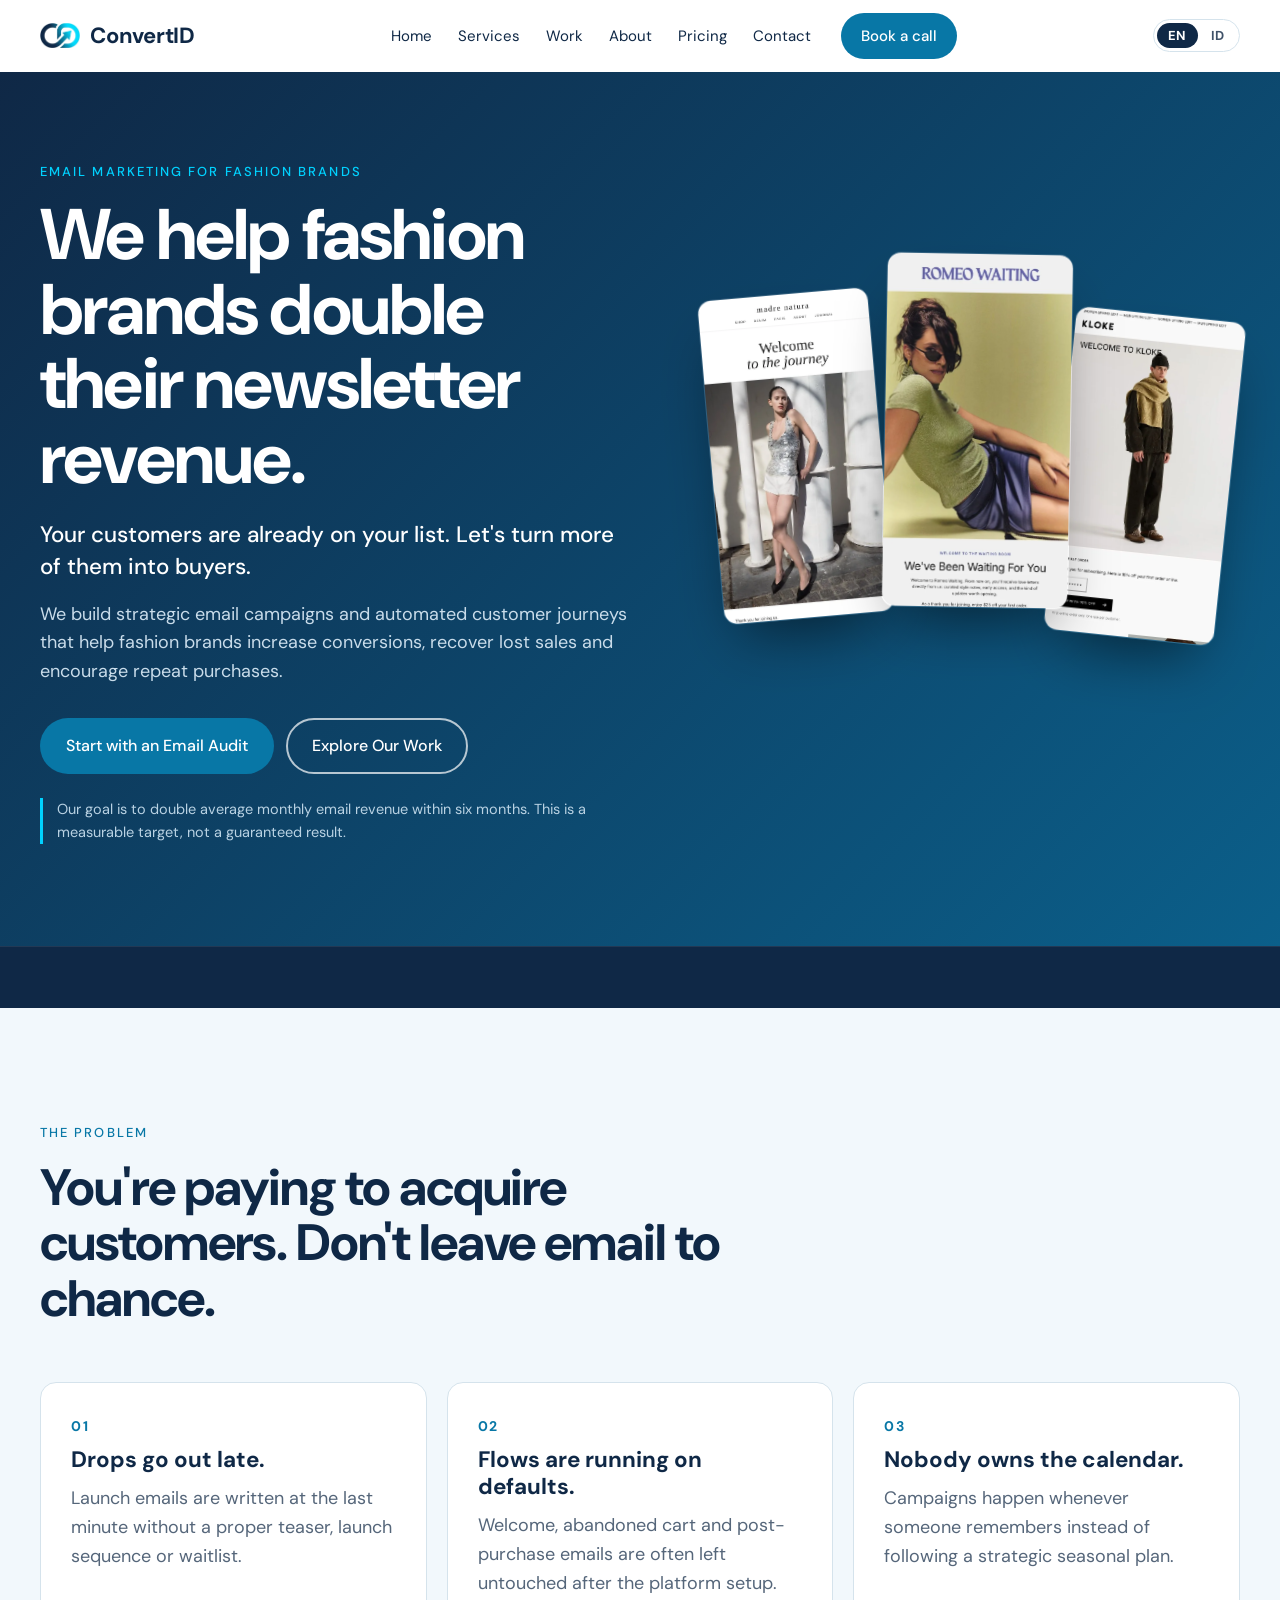
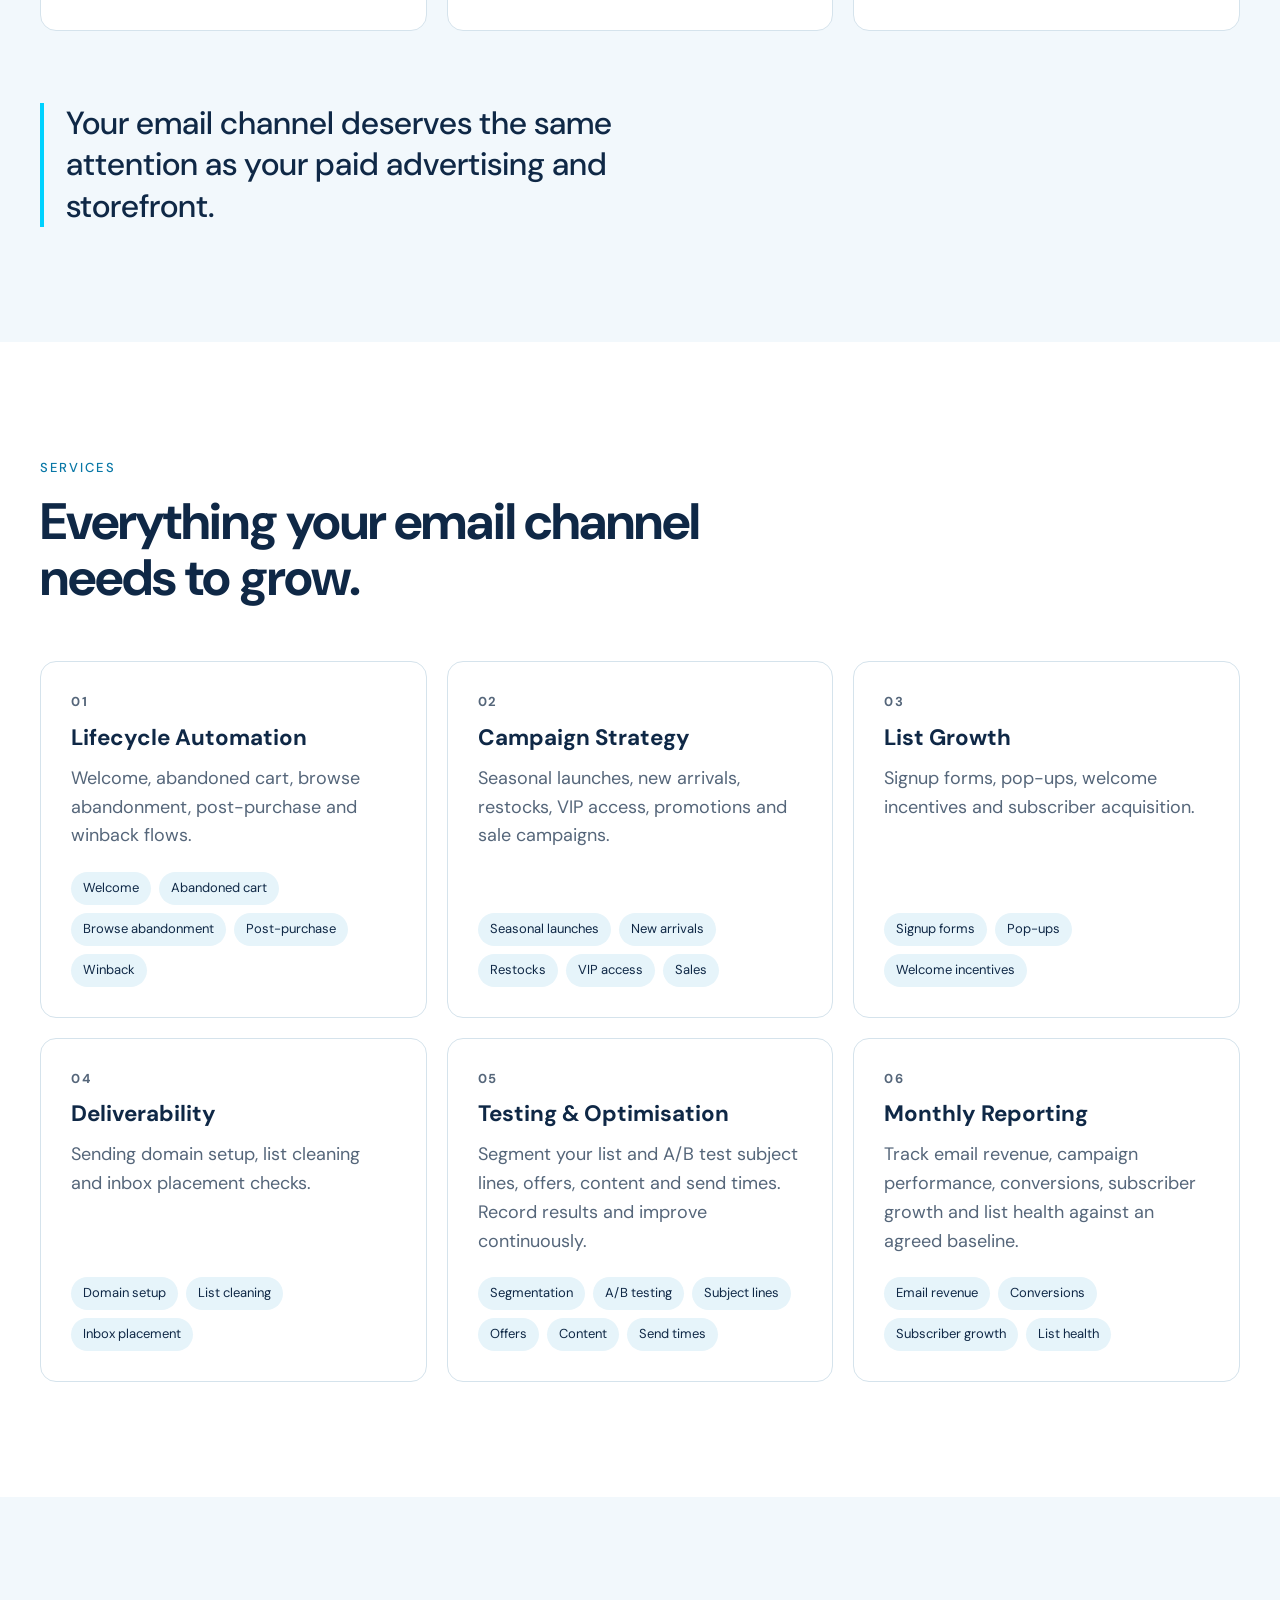
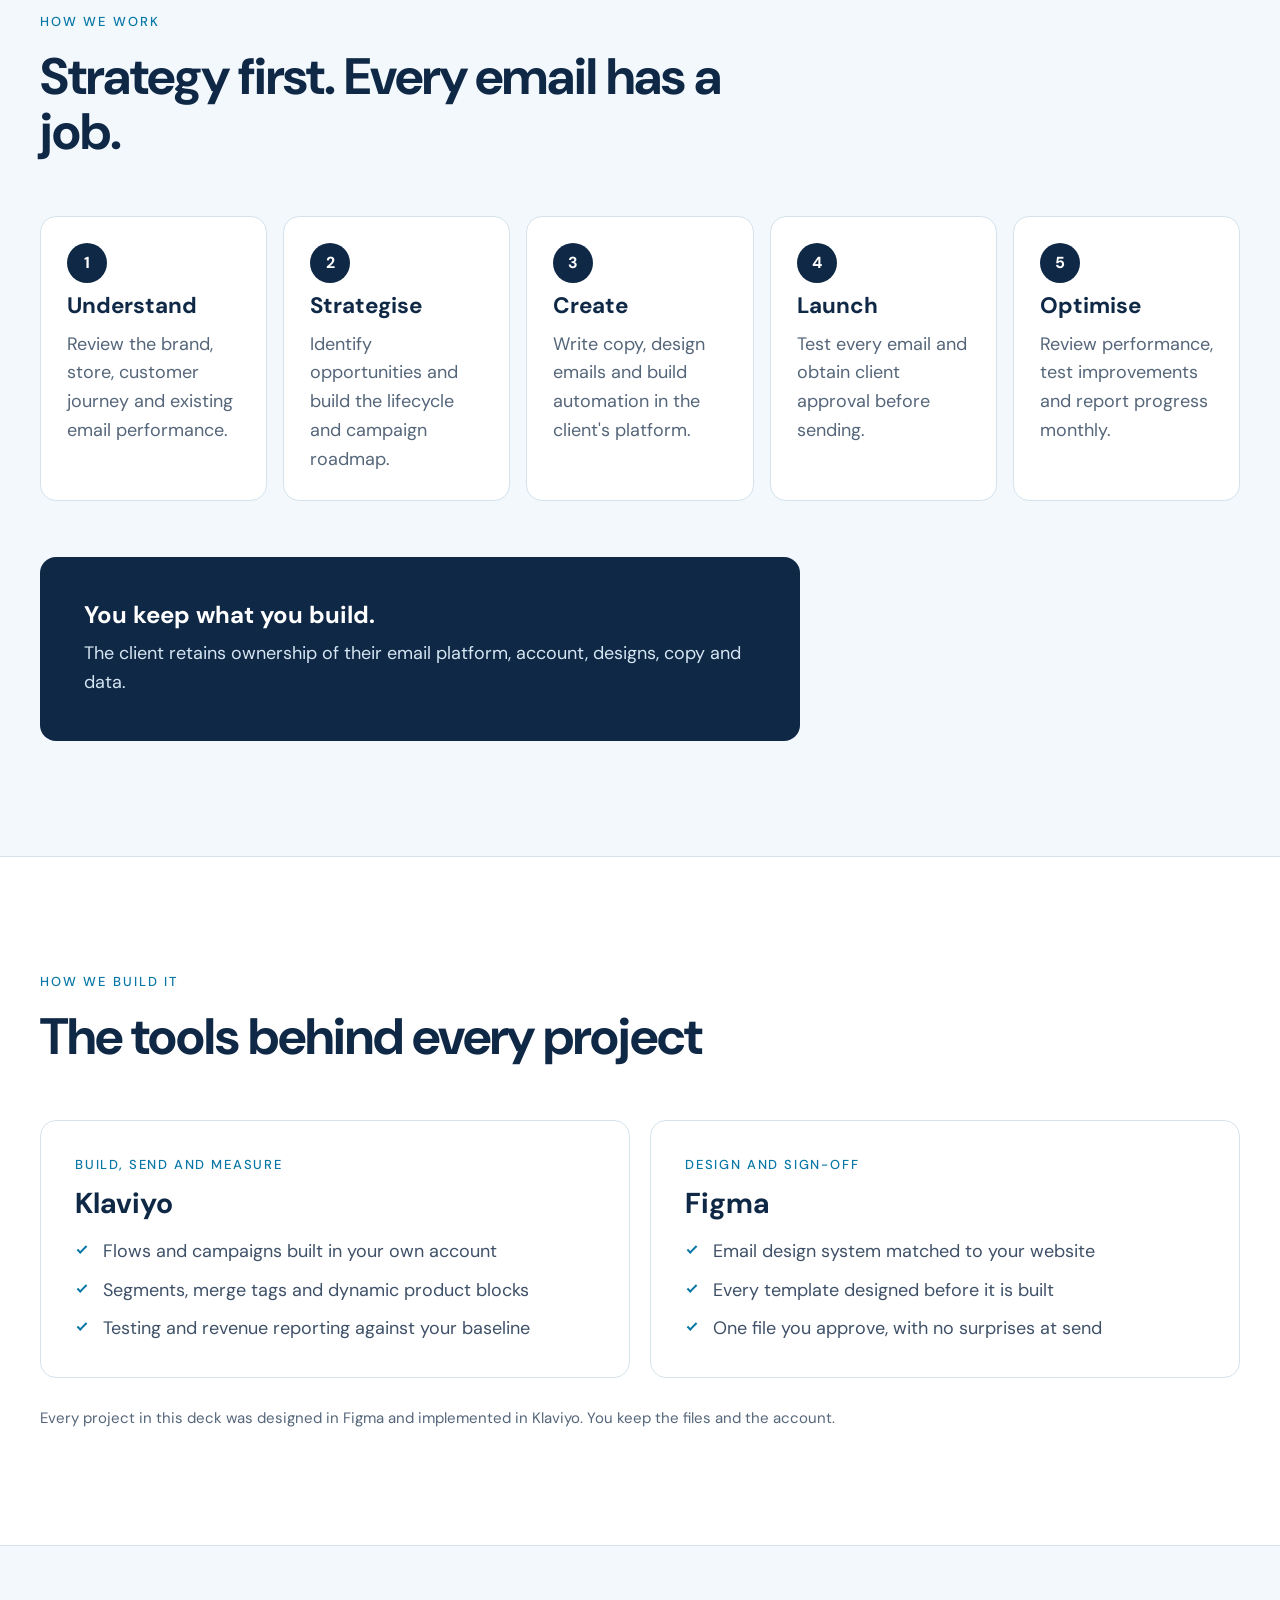
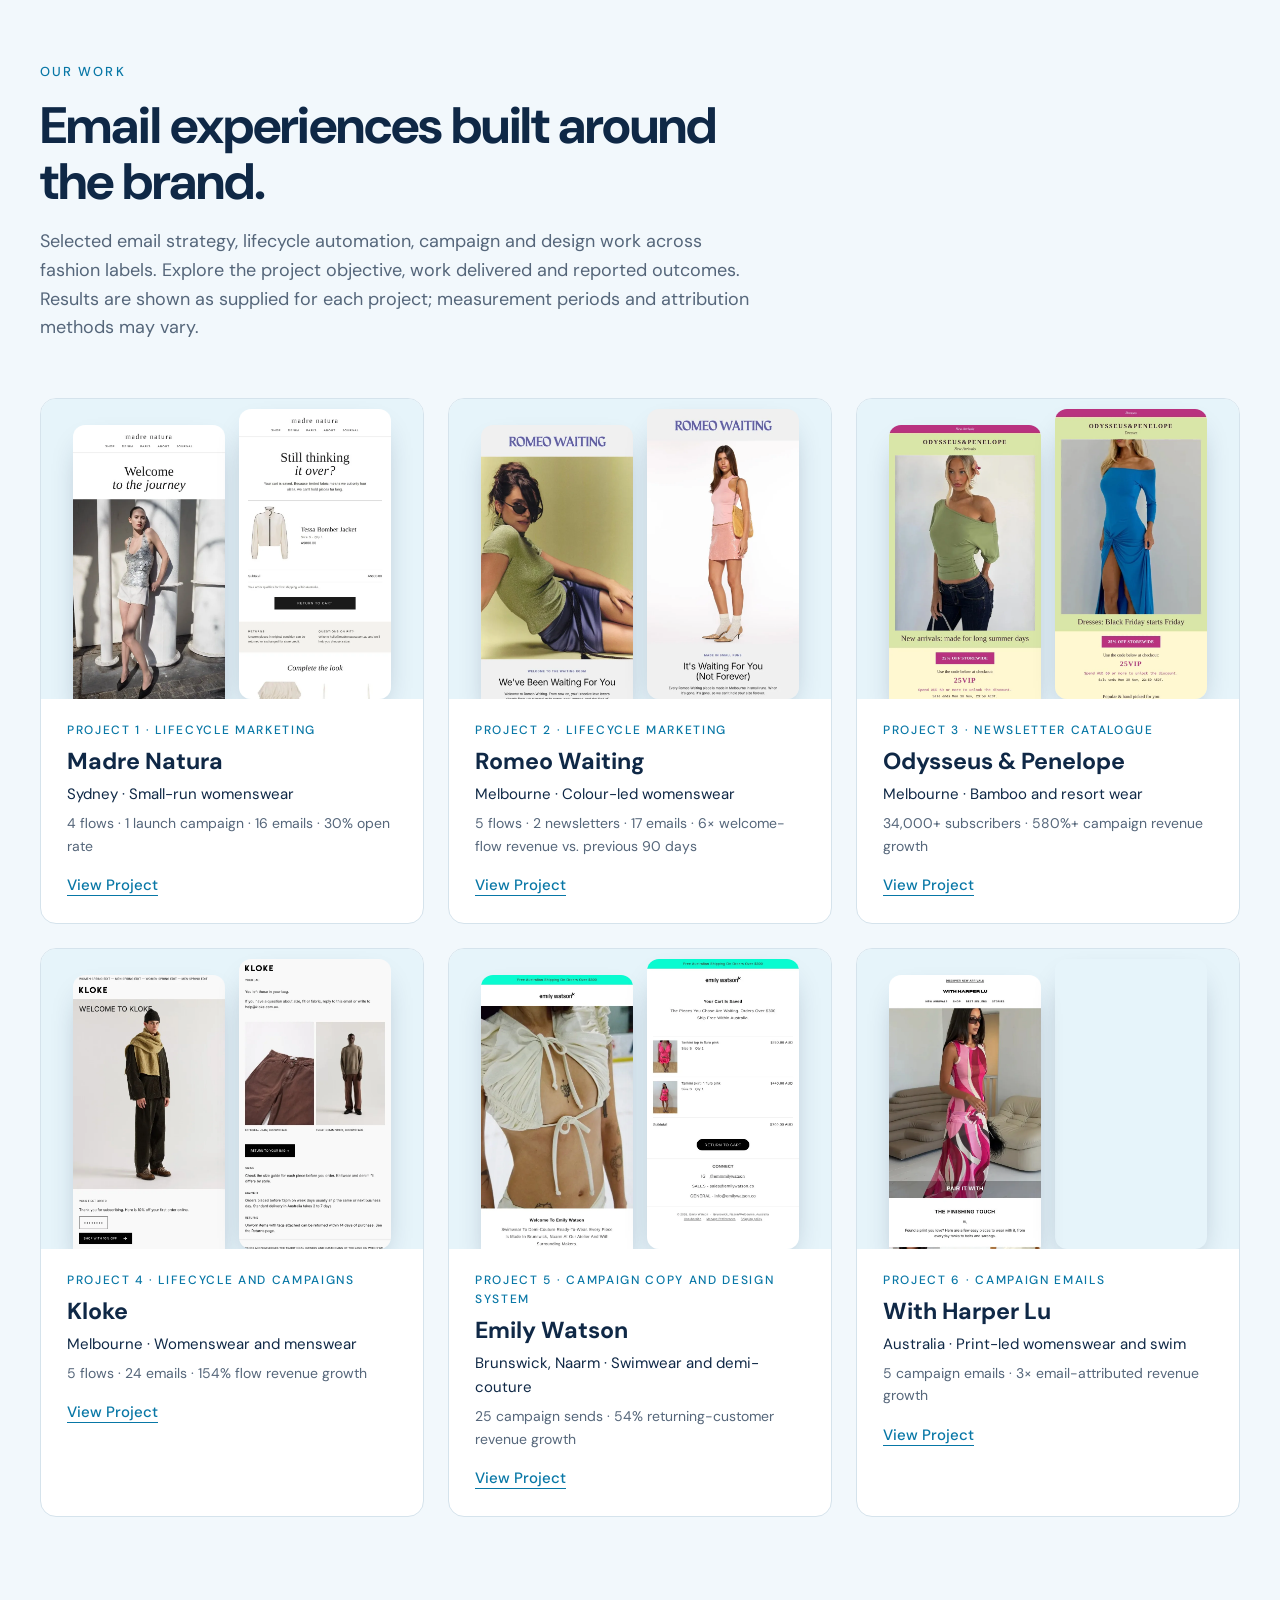
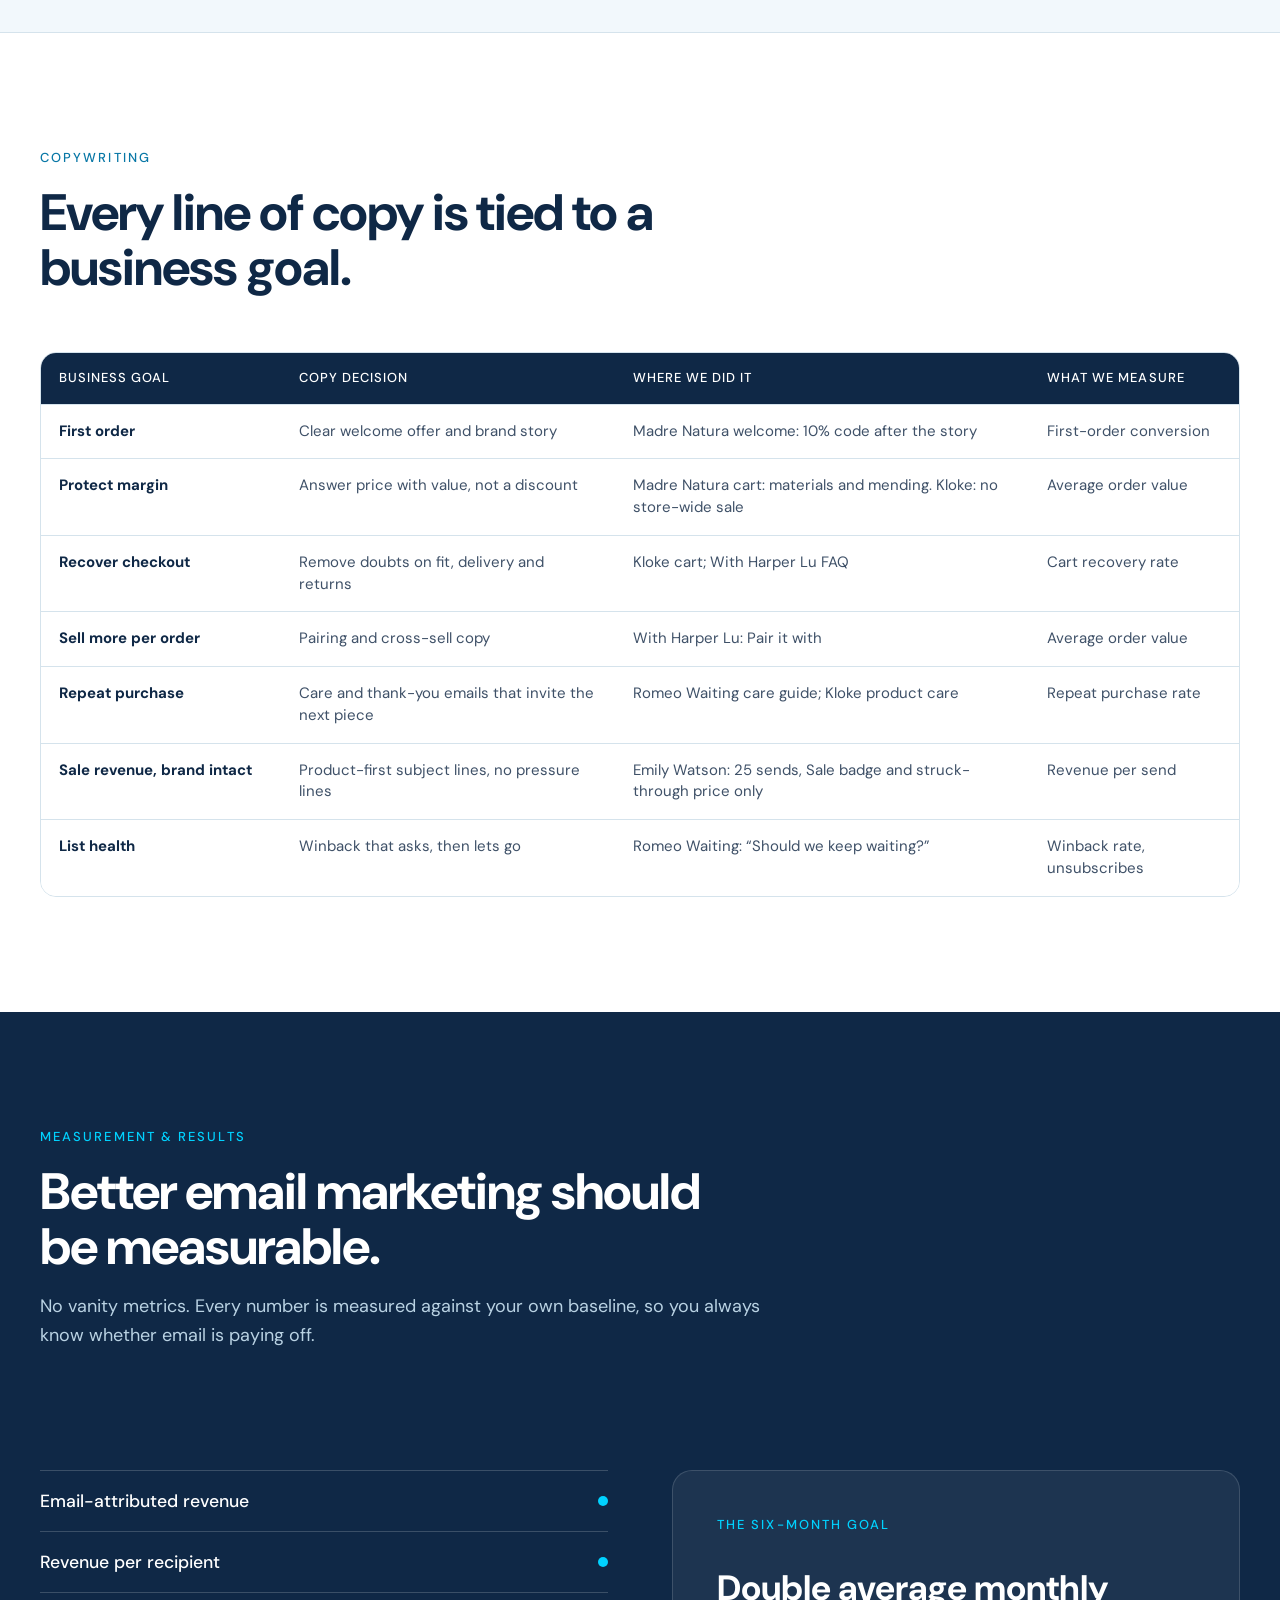
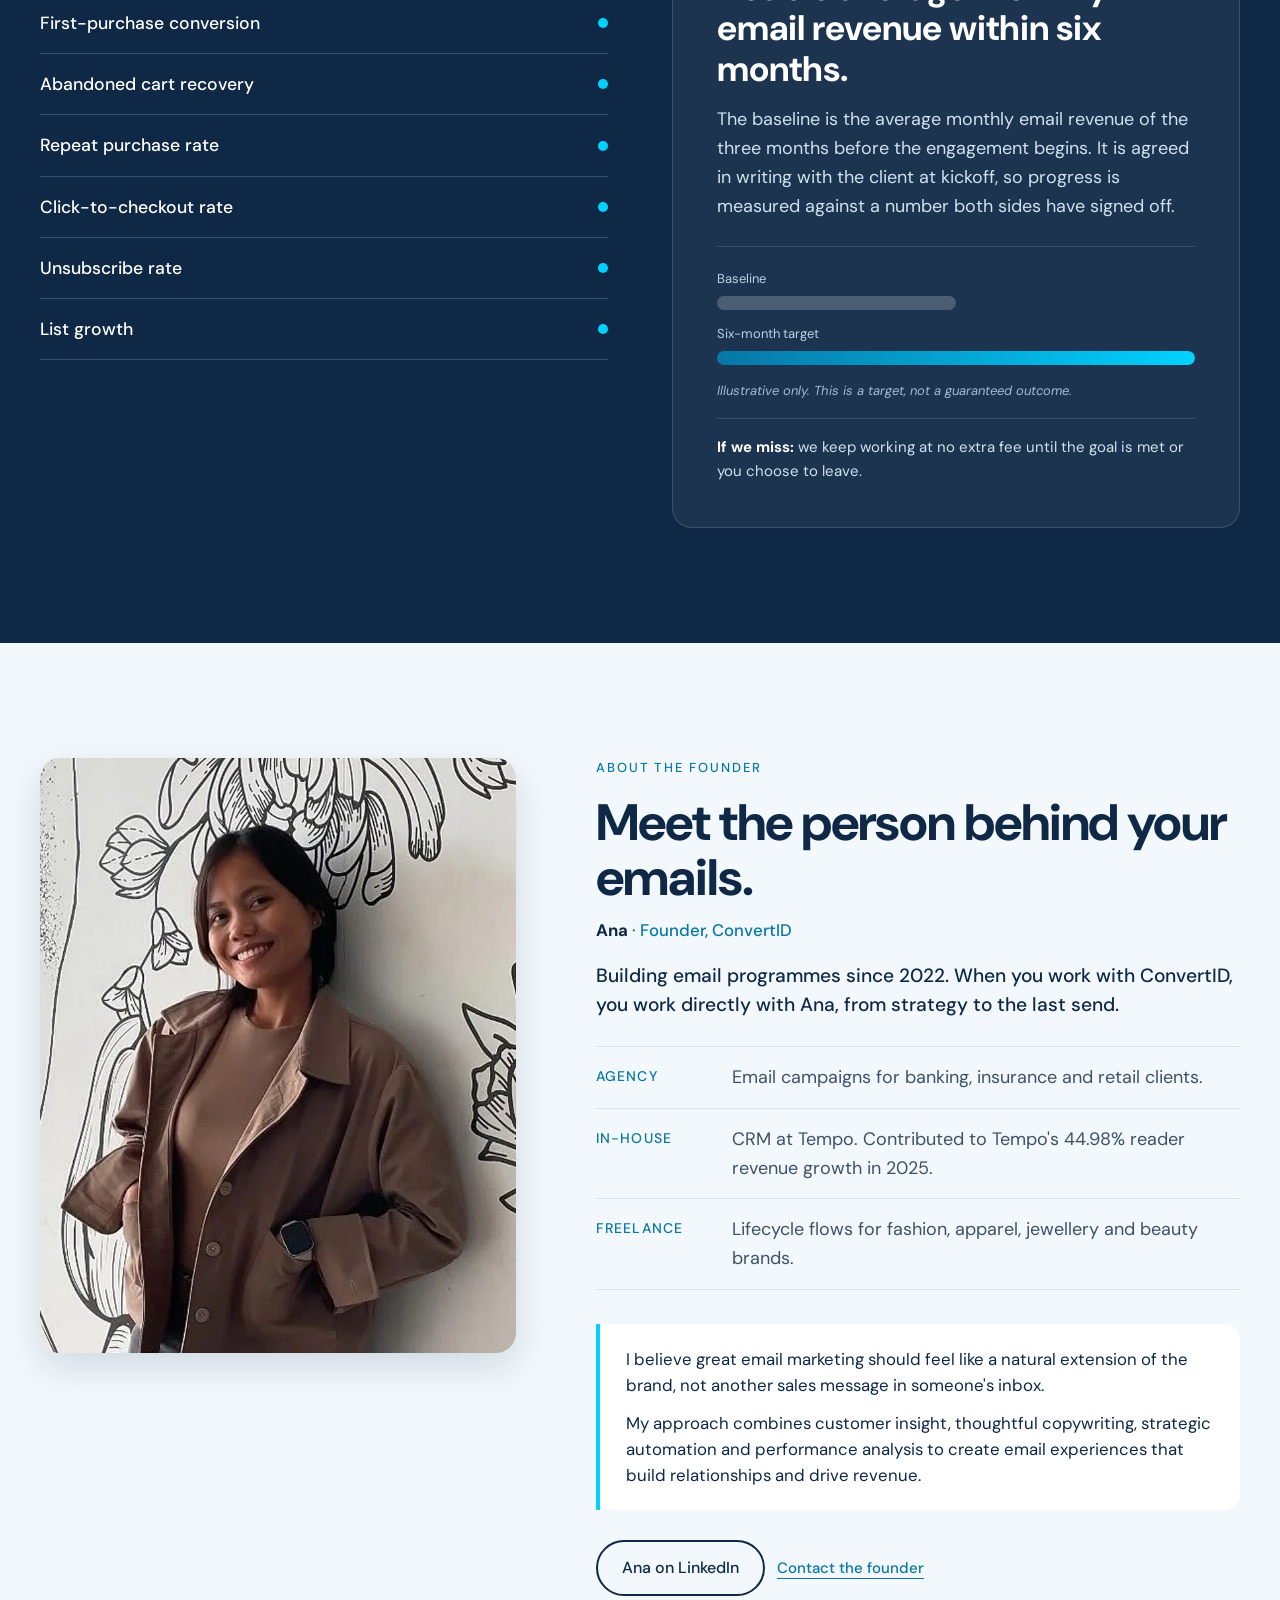
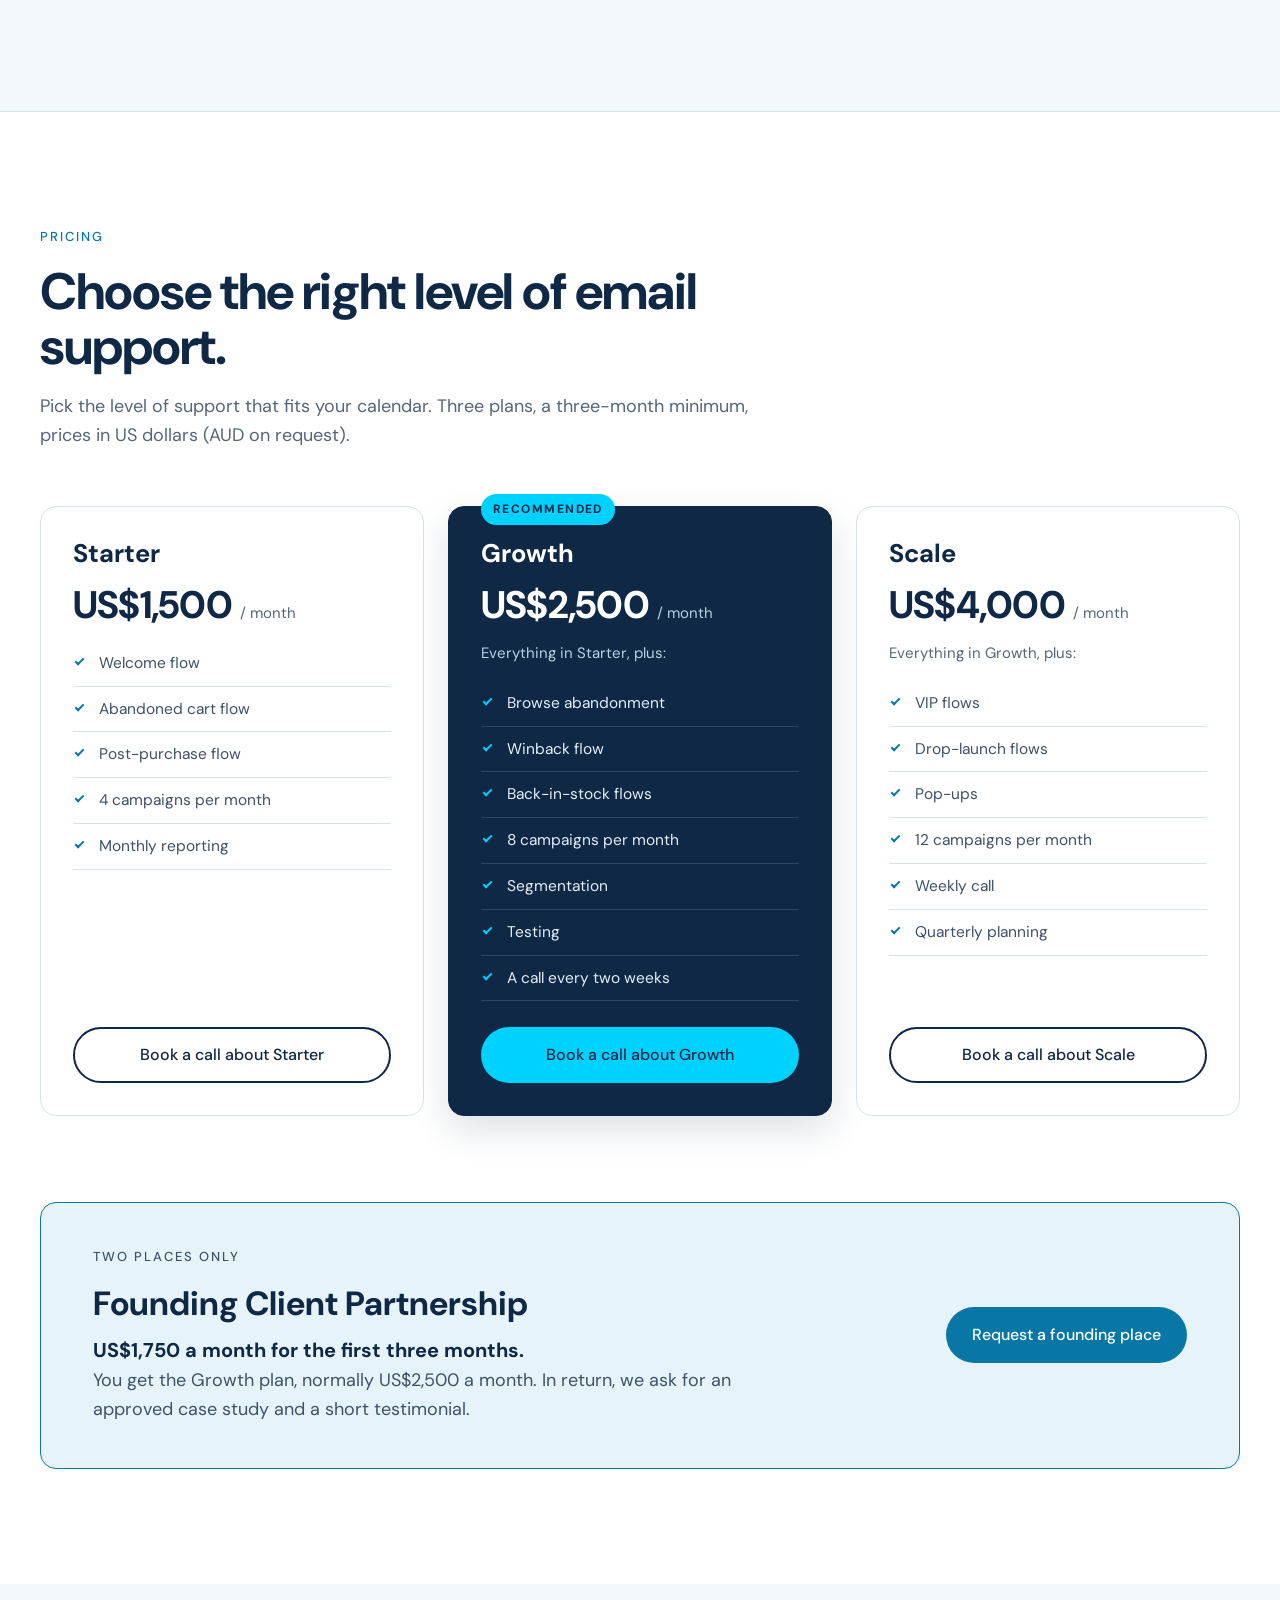
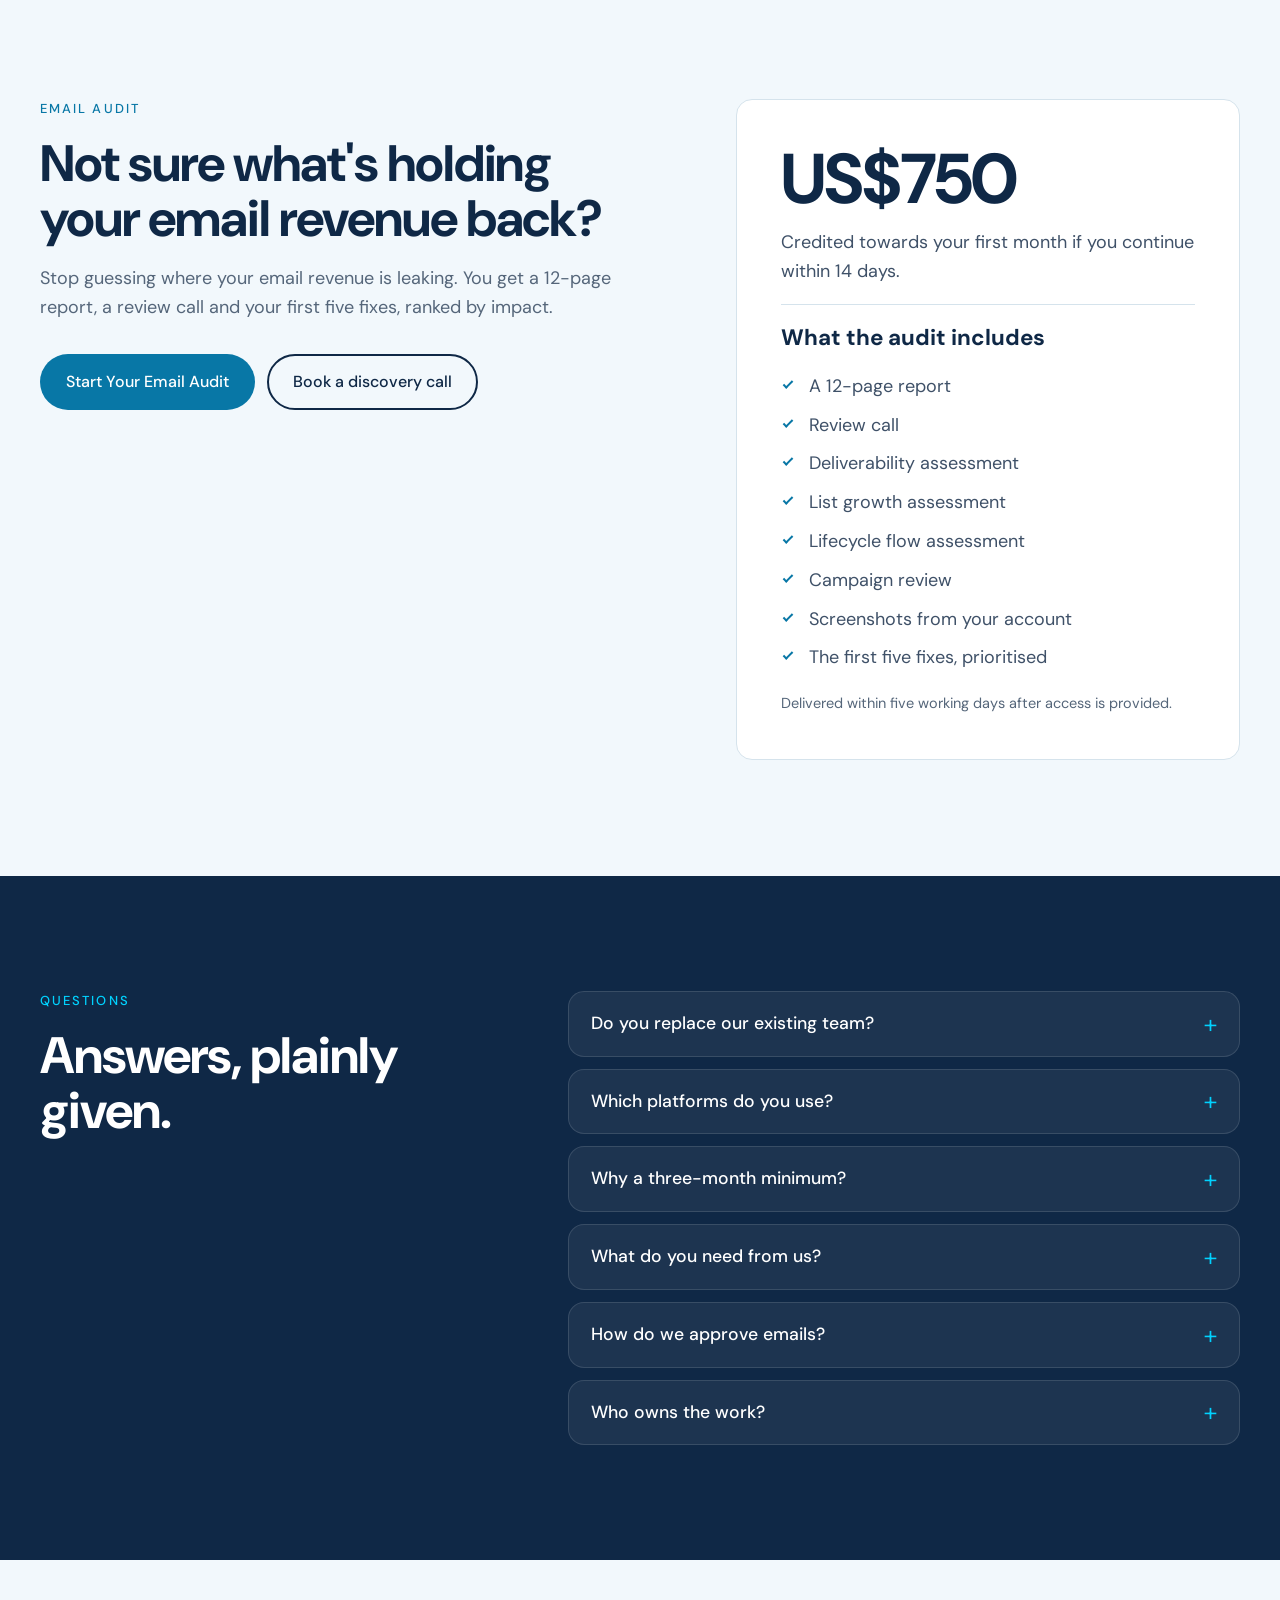
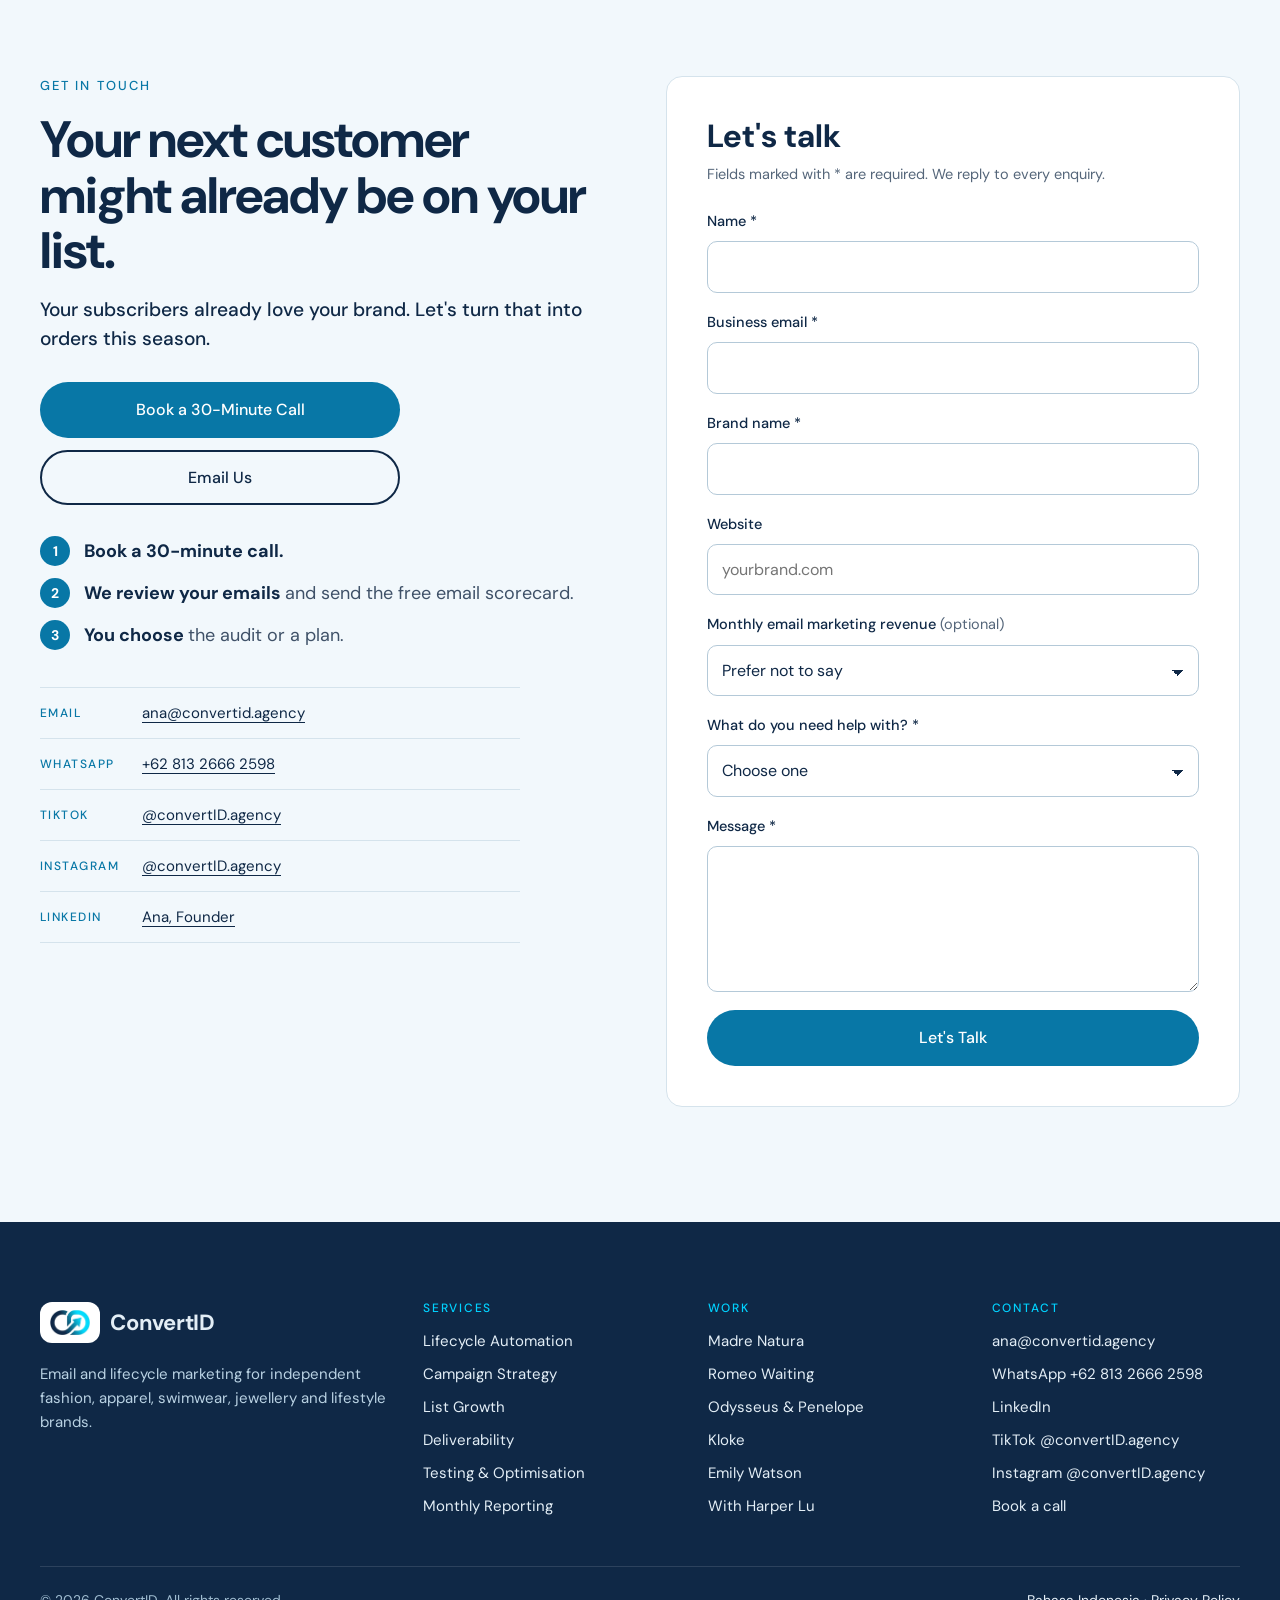
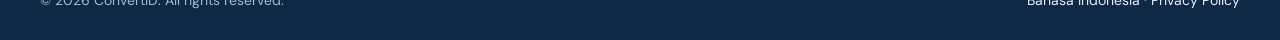
==== commit 71657bbc: "Prefill intro text in WhatsApp and email links WhatsApp and email links now open with a short intro " ====
--- a/index.html
+++ b/index.html
@@ -729,7 +729,7 @@
 
       <div class="cta-stack">
         <a class="btn btn-primary" href="https://calendly.com/anajumiati/30min" target="_blank" rel="noopener">Book a 30-Minute Call</a>
-        <a class="btn btn-outline-dark" href="mailto:ana@convertid.agency">Email Us</a>
+        <a class="btn btn-outline-dark" href="mailto:ana@convertid.agency?subject=ConvertID%20enquiry&body=Hi%20Ana%2C%0A%0AI%27m%20interested%20in%20ConvertID%27s%20email%20marketing%20for%20my%20fashion%20brand.%20Could%20we%20talk%3F%0A%0AThank%20you">Email Us</a>
       </div>
 
       <ol class="next-steps">
@@ -739,8 +739,8 @@
       </ol>
 
       <ul class="contact-links">
-        <li><span>Email</span><a href="mailto:ana@convertid.agency">ana@convertid.agency</a></li>
-        <li><span>WhatsApp</span><a href="https://wa.me/6281326662598" target="_blank" rel="noopener">+62 813 2666 2598</a></li>
+        <li><span>Email</span><a href="mailto:ana@convertid.agency?subject=ConvertID%20enquiry&body=Hi%20Ana%2C%0A%0AI%27m%20interested%20in%20ConvertID%27s%20email%20marketing%20for%20my%20fashion%20brand.%20Could%20we%20talk%3F%0A%0AThank%20you">ana@convertid.agency</a></li>
+        <li><span>WhatsApp</span><a href="https://wa.me/6281326662598?text=Hi%20Ana%2C%20I%27m%20interested%20in%20ConvertID%27s%20email%20marketing%20for%20my%20fashion%20brand.%20Could%20we%20talk%3F" target="_blank" rel="noopener">+62 813 2666 2598</a></li>
         <li><span>TikTok</span><a href="https://www.tiktok.com/@convertID.agency" target="_blank" rel="noopener">@convertID.agency</a></li>
         <li><span>Instagram</span><a href="https://www.instagram.com/convertid.agency/" target="_blank" rel="noopener">@convertID.agency</a></li>
         <li><span>LinkedIn</span><a href="https://linkedin.com/in/anajumiati/" target="_blank" rel="noopener">Ana, Founder</a></li>
@@ -865,8 +865,8 @@
     <div class="footer-col">
       <h4>Contact</h4>
       <ul>
-        <li><a href="mailto:ana@convertid.agency">ana@convertid.agency</a></li>
-        <li><a href="https://wa.me/6281326662598" target="_blank" rel="noopener">WhatsApp +62 813 2666 2598</a></li>
+        <li><a href="mailto:ana@convertid.agency?subject=ConvertID%20enquiry&body=Hi%20Ana%2C%0A%0AI%27m%20interested%20in%20ConvertID%27s%20email%20marketing%20for%20my%20fashion%20brand.%20Could%20we%20talk%3F%0A%0AThank%20you">ana@convertid.agency</a></li>
+        <li><a href="https://wa.me/6281326662598?text=Hi%20Ana%2C%20I%27m%20interested%20in%20ConvertID%27s%20email%20marketing%20for%20my%20fashion%20brand.%20Could%20we%20talk%3F" target="_blank" rel="noopener">WhatsApp +62 813 2666 2598</a></li>
         <li><a href="https://linkedin.com/in/anajumiati/" target="_blank" rel="noopener">LinkedIn</a></li>
         <li><a href="https://www.tiktok.com/@convertID.agency" target="_blank" rel="noopener">TikTok @convertID.agency</a></li>
         <li><a href="https://www.instagram.com/convertid.agency/" target="_blank" rel="noopener">Instagram @convertID.agency</a></li>
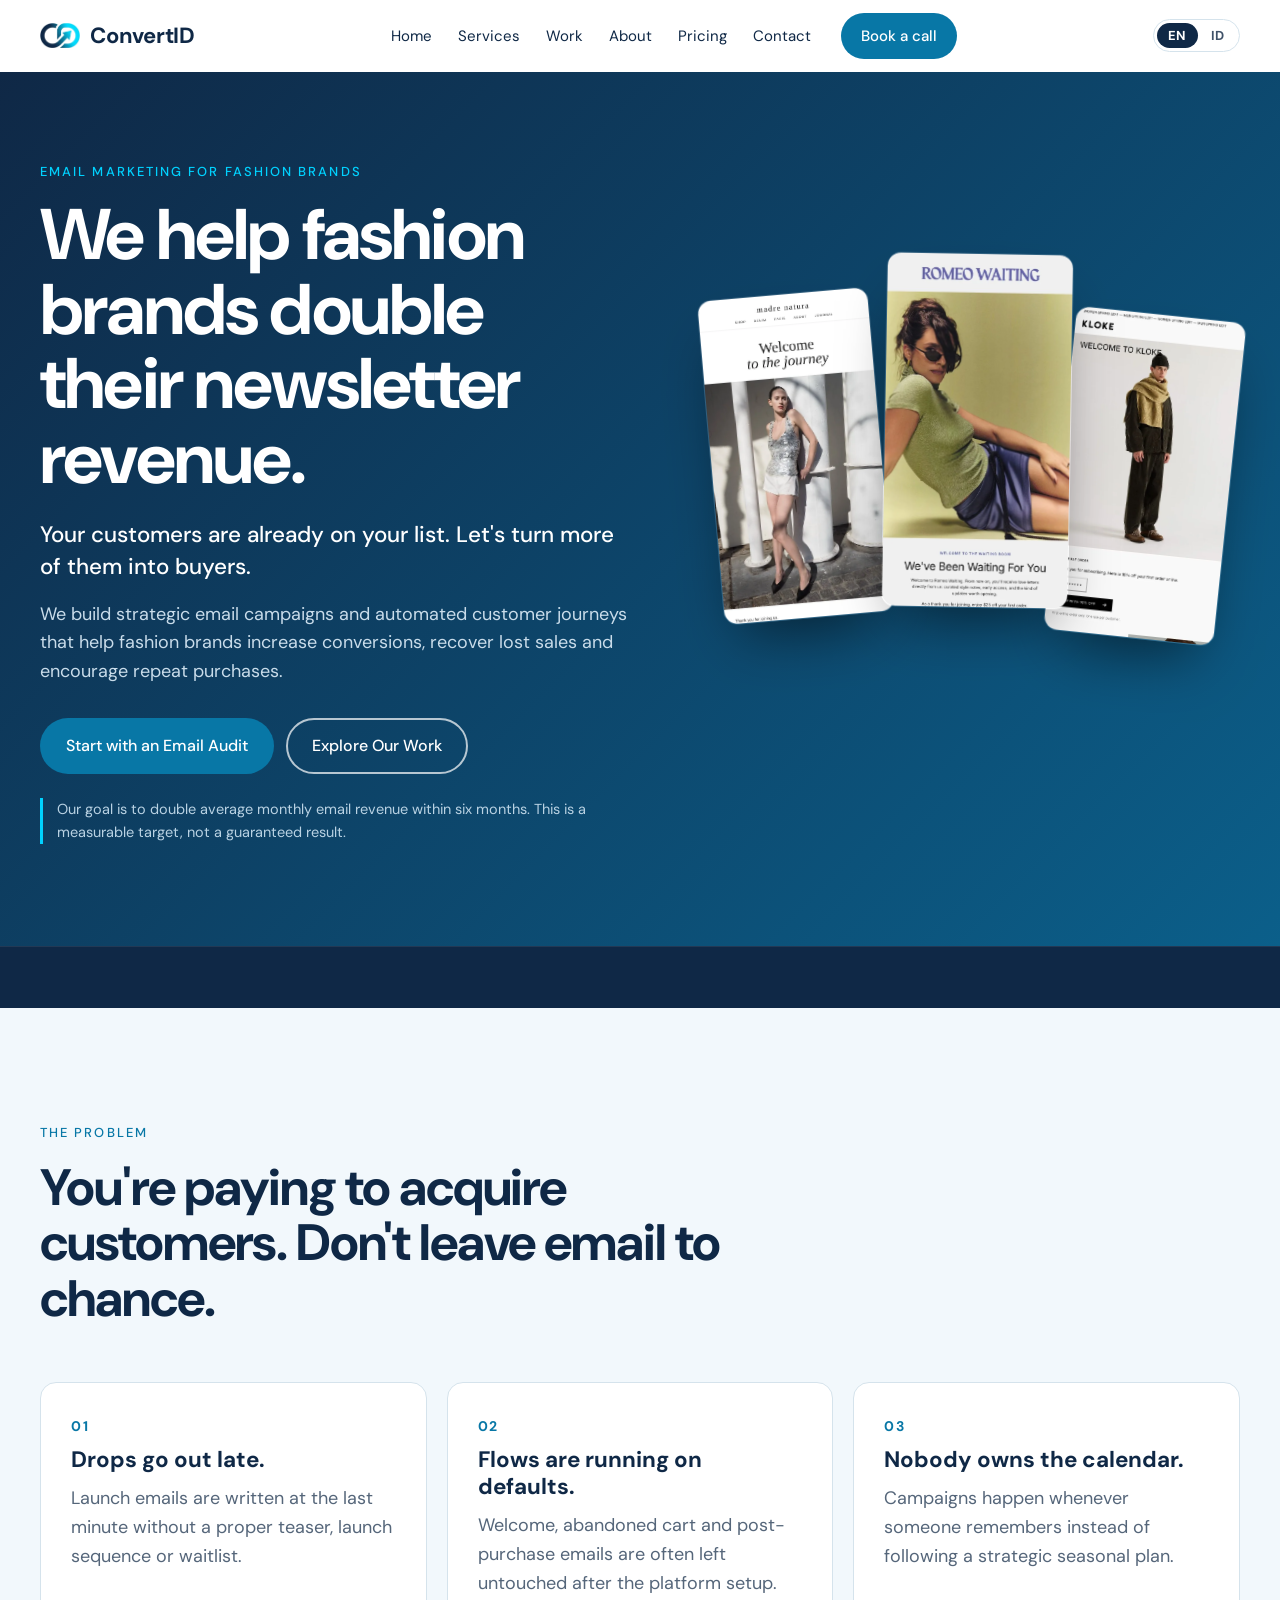
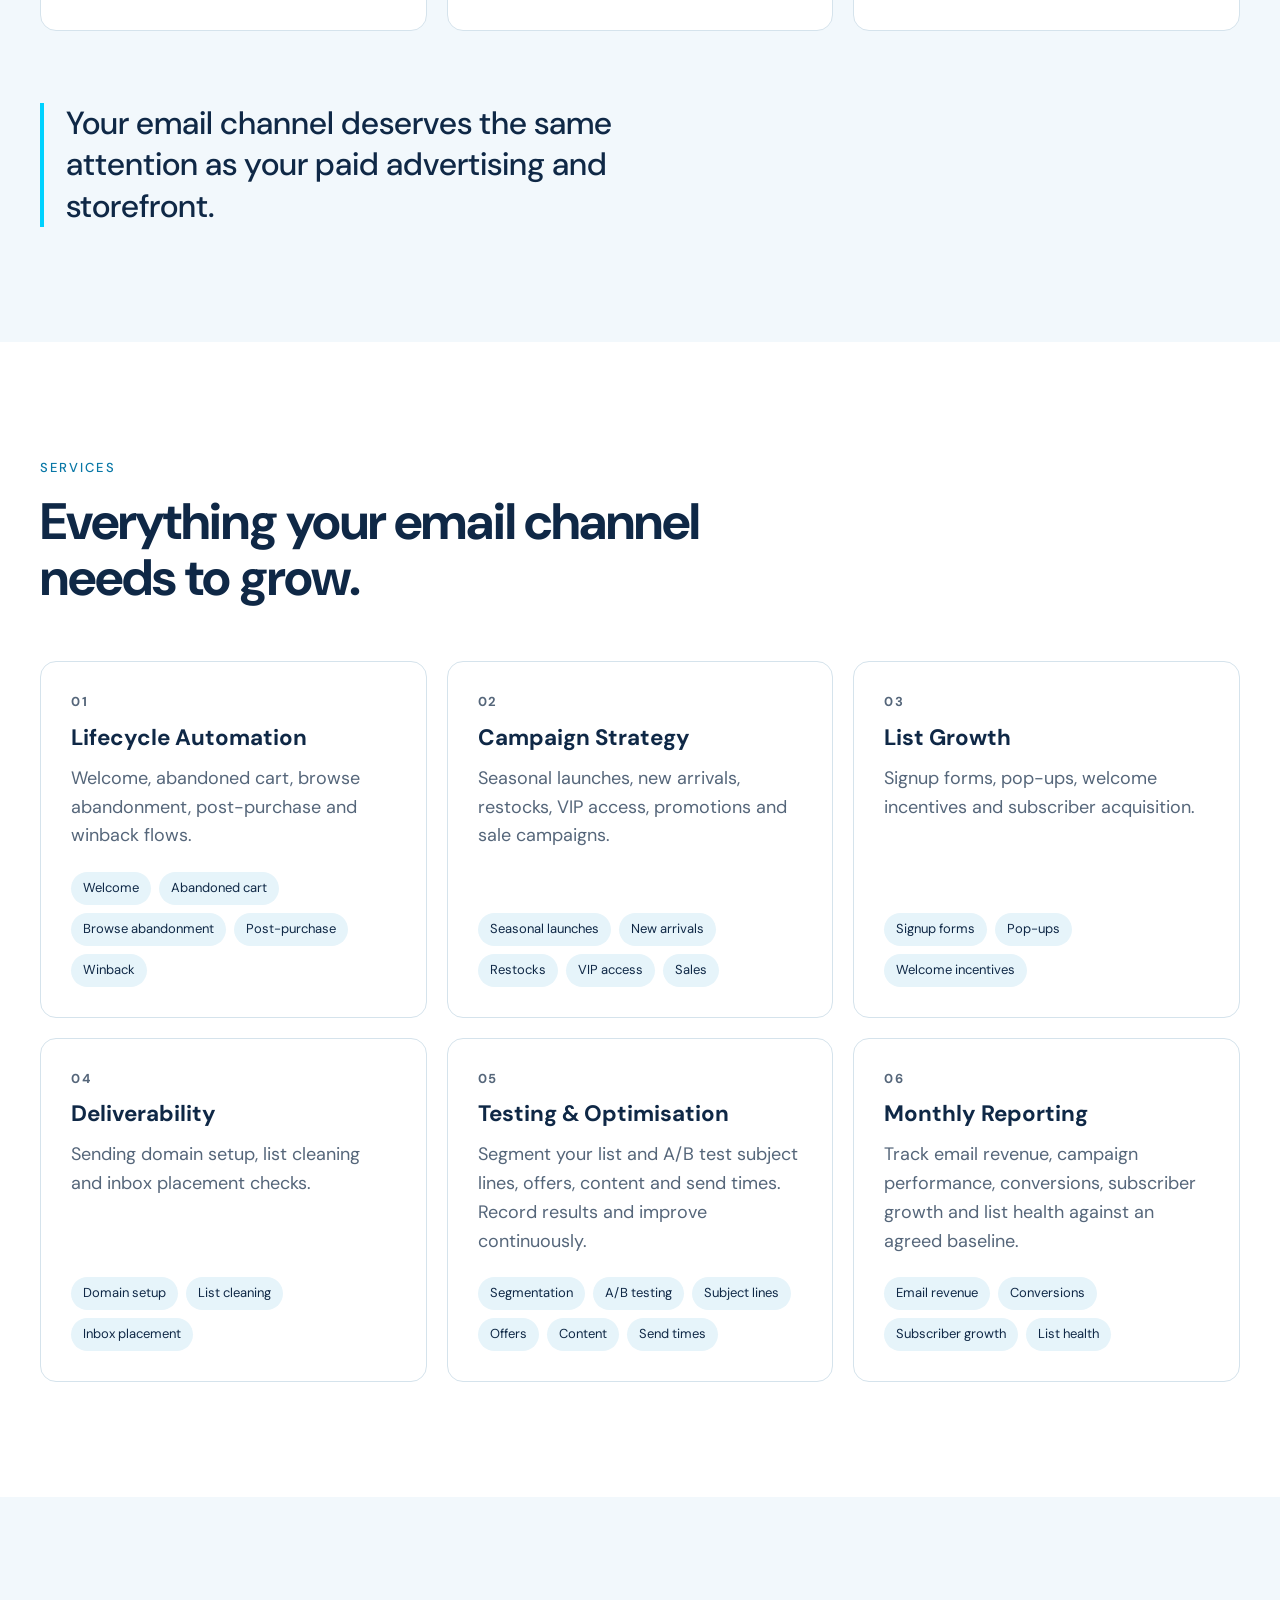
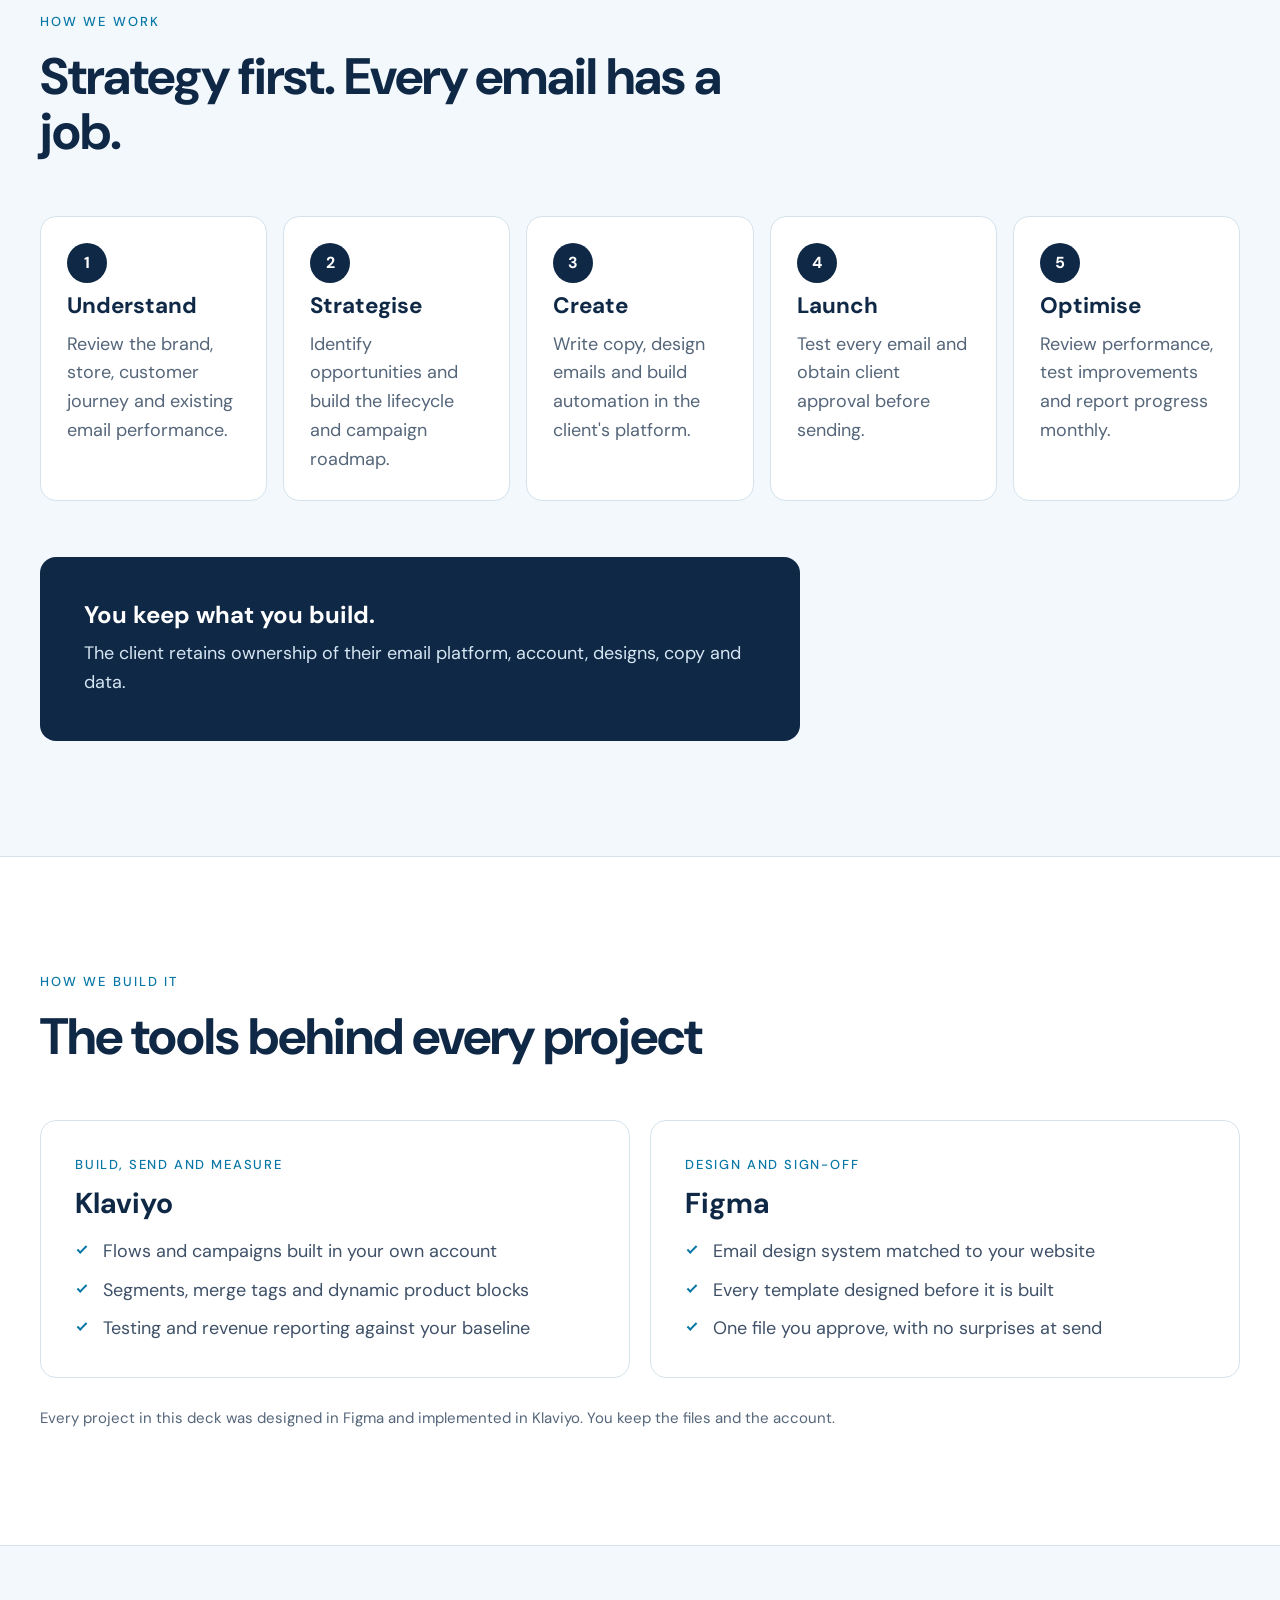
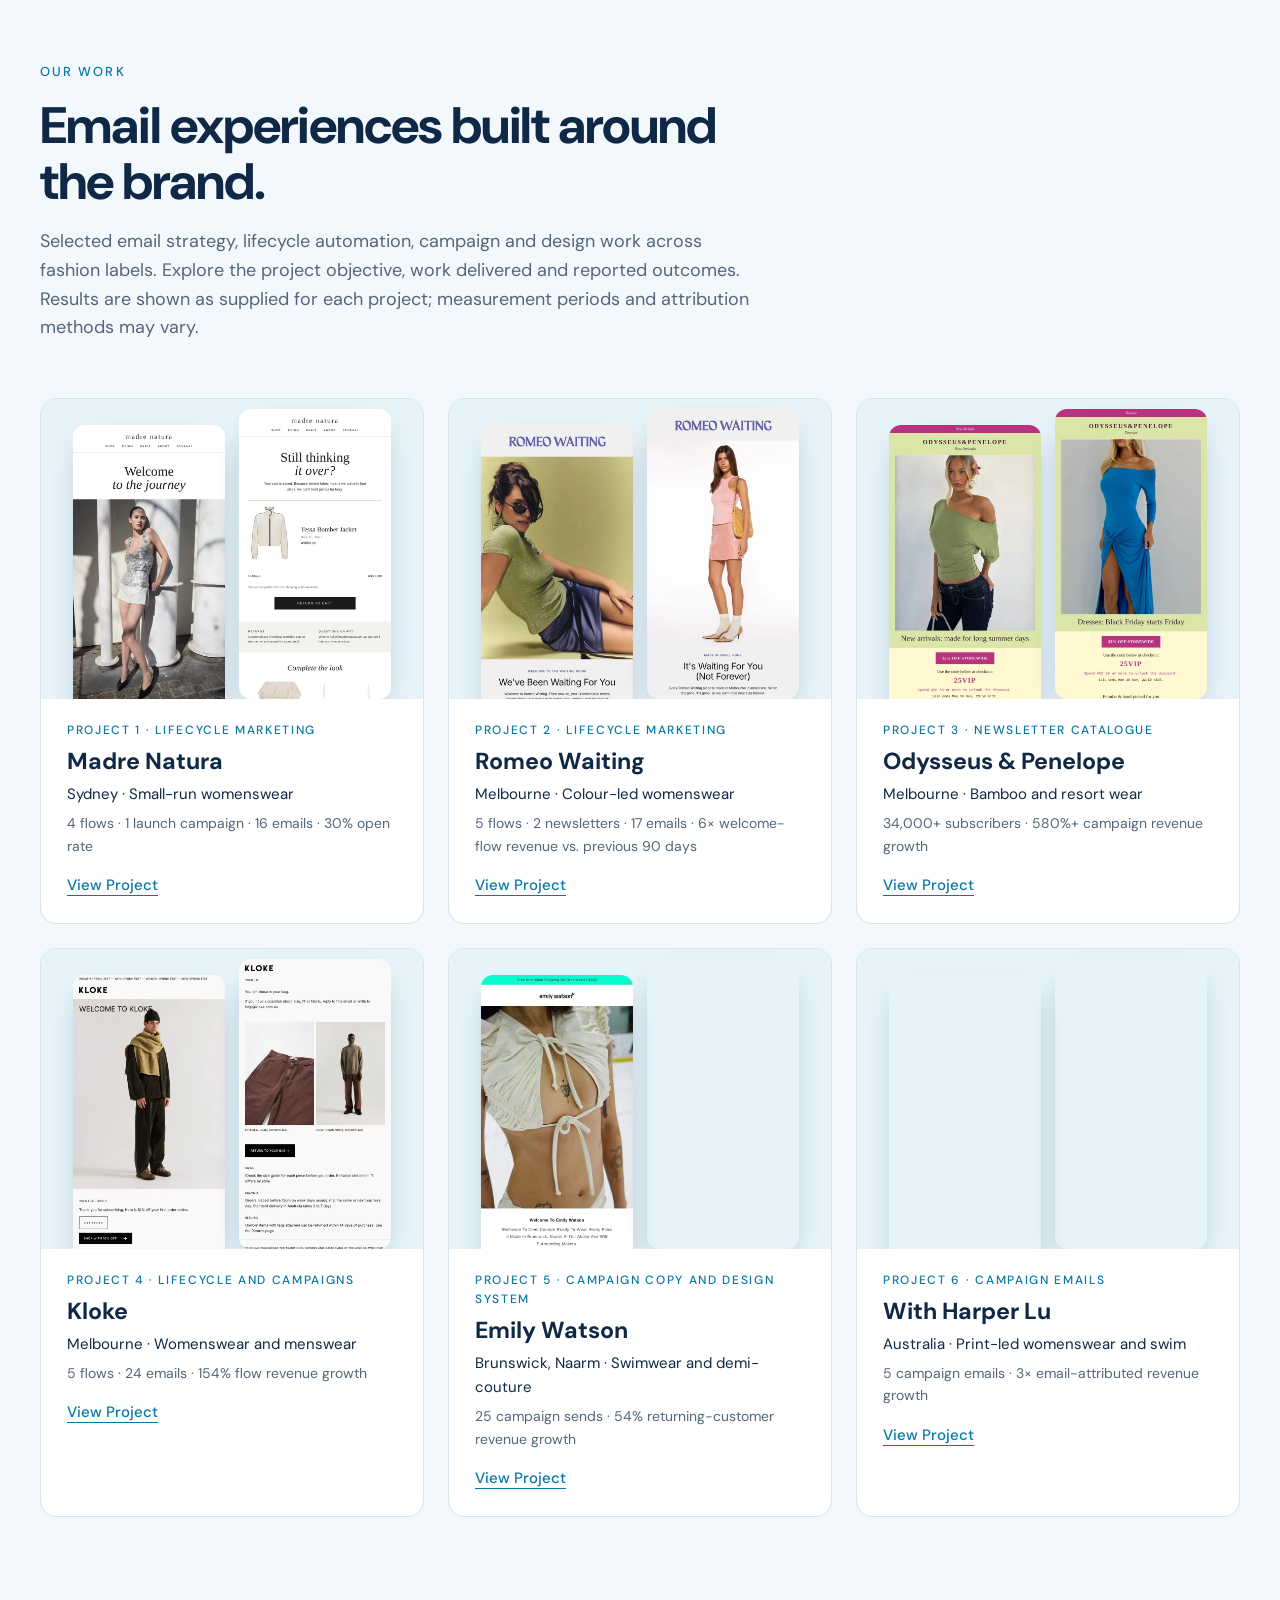
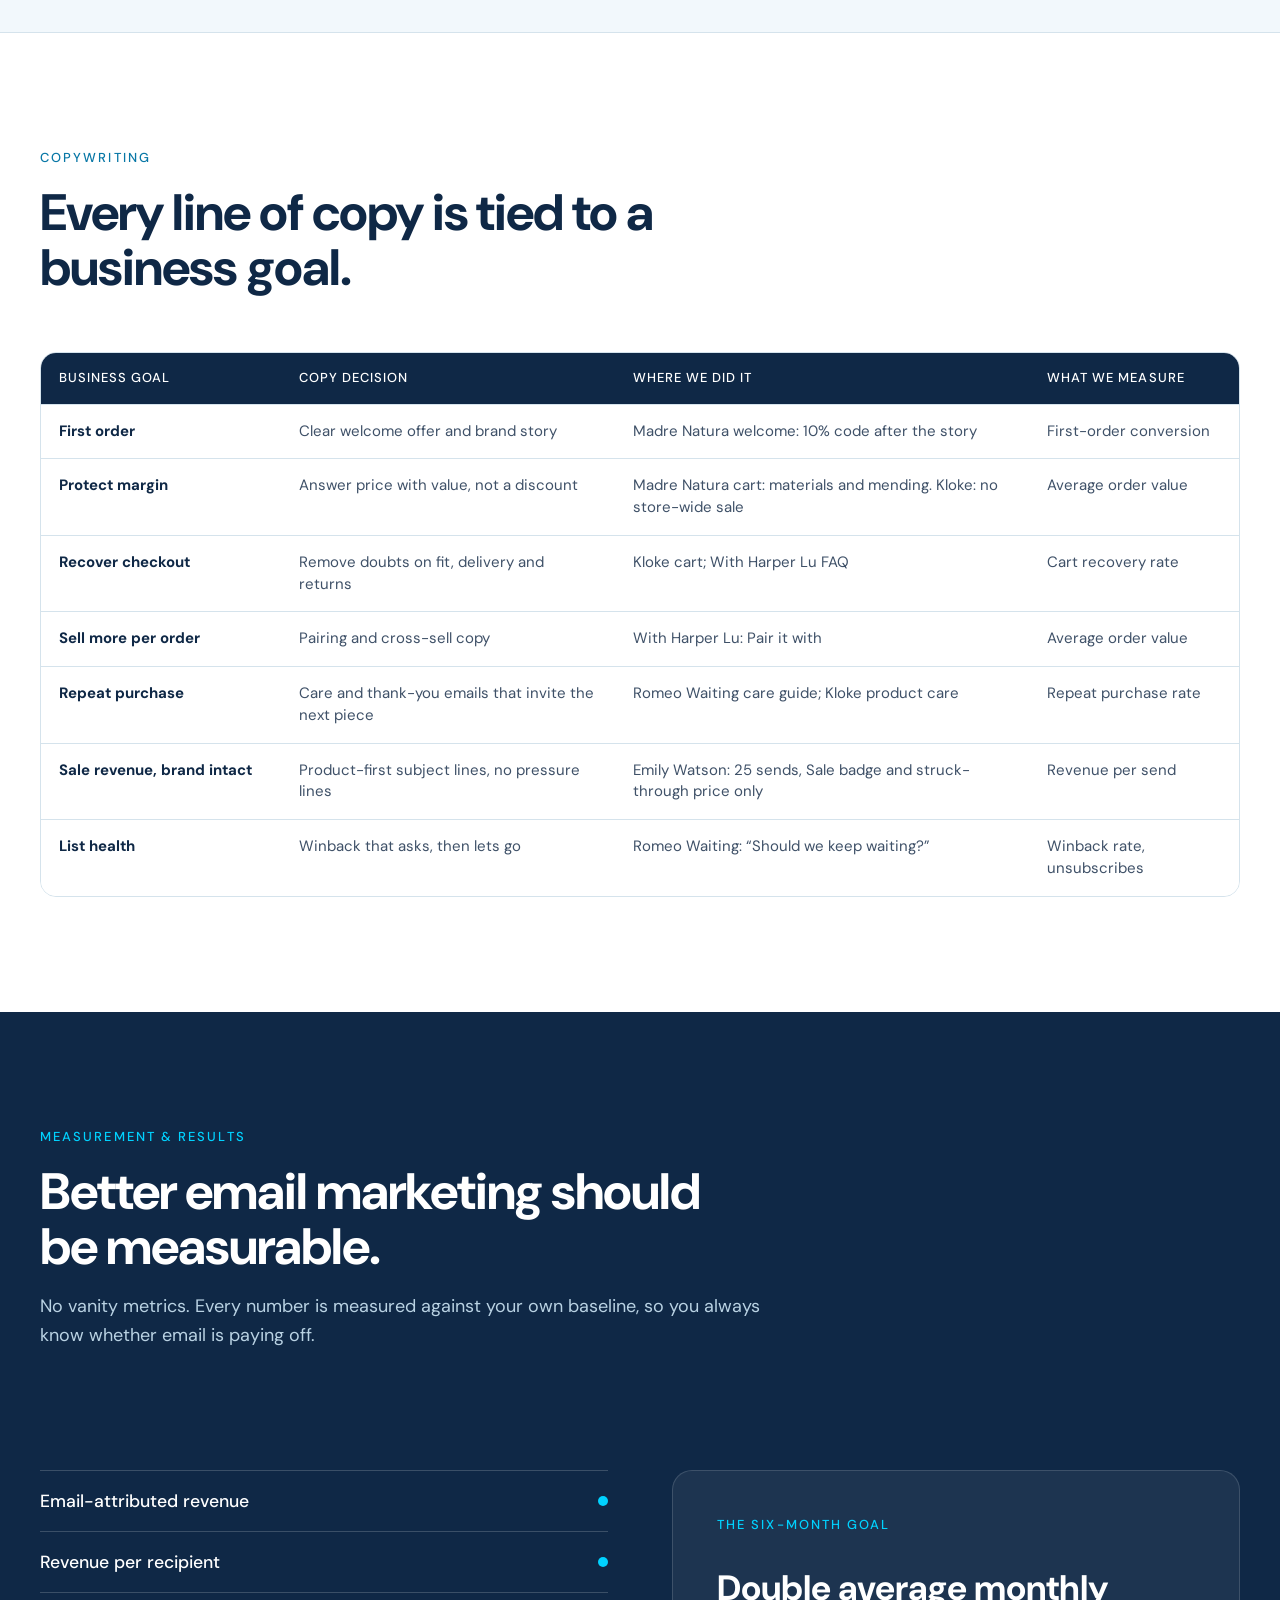
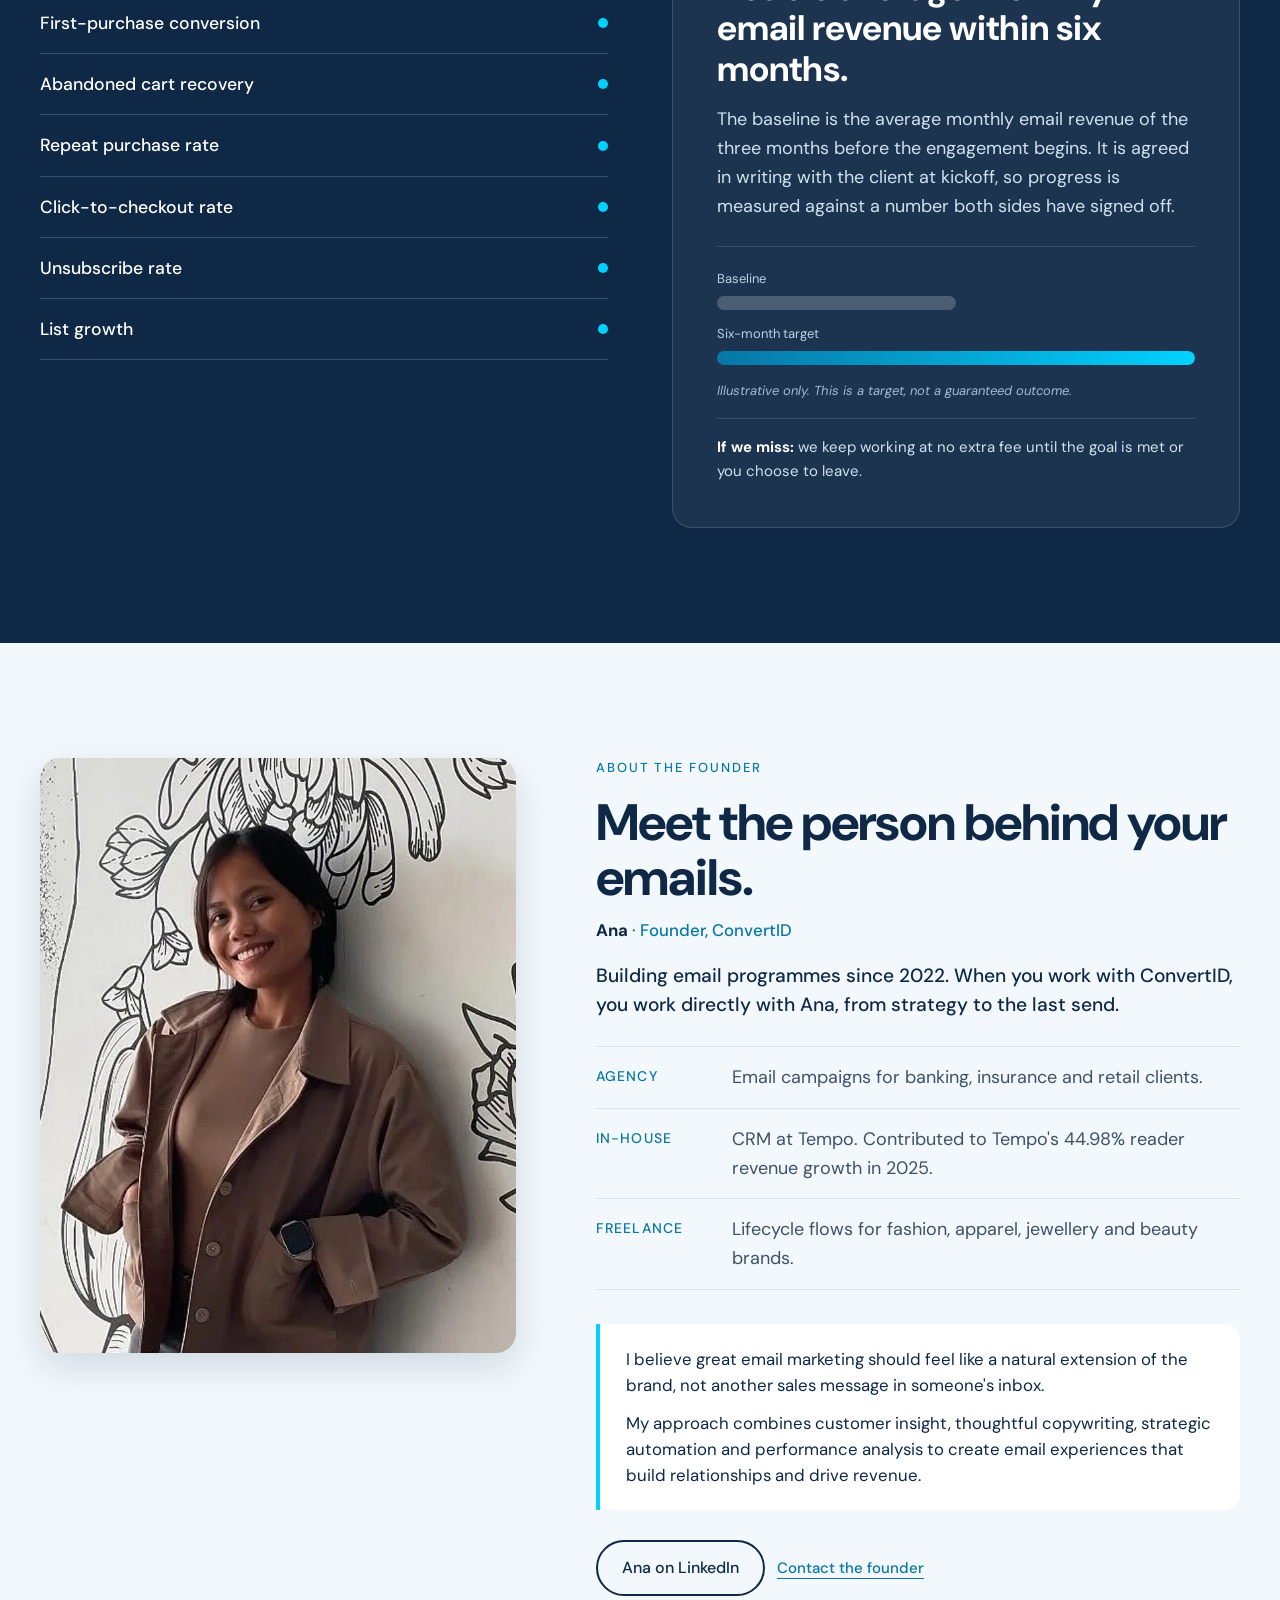
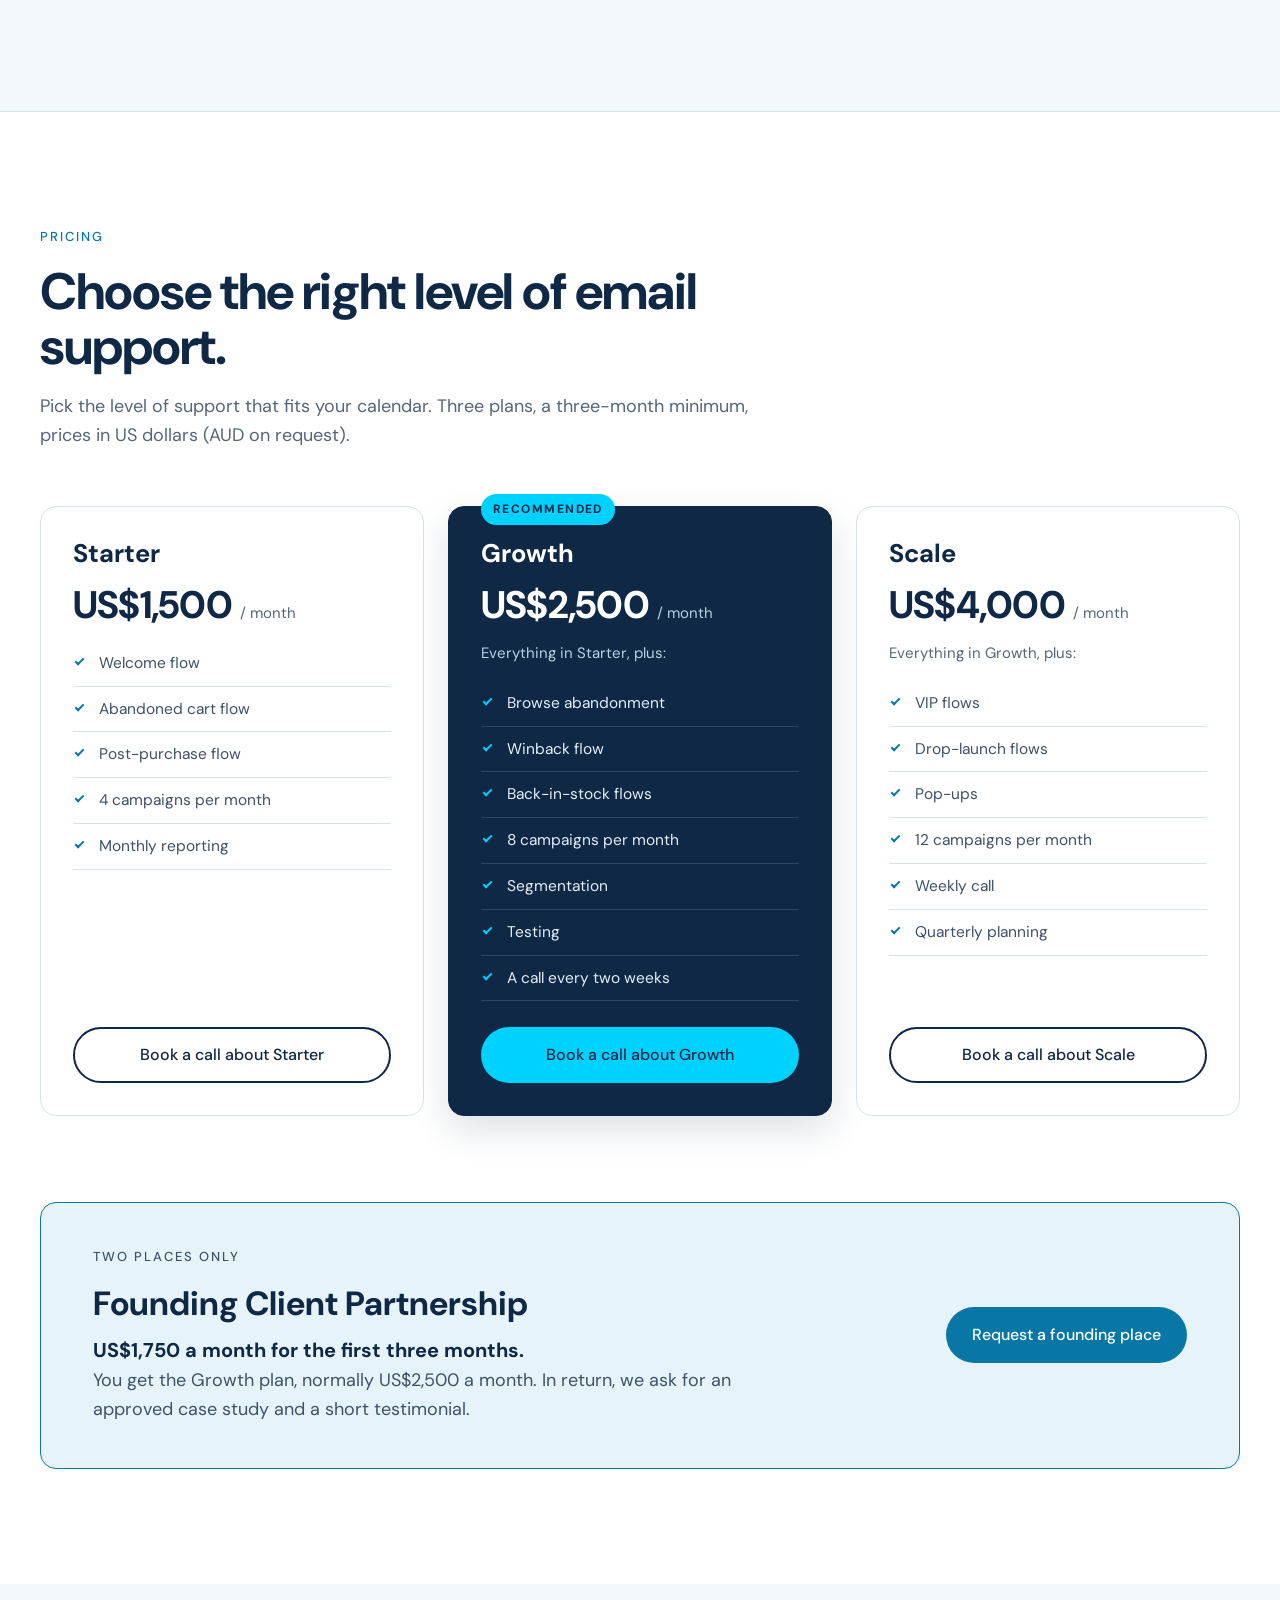
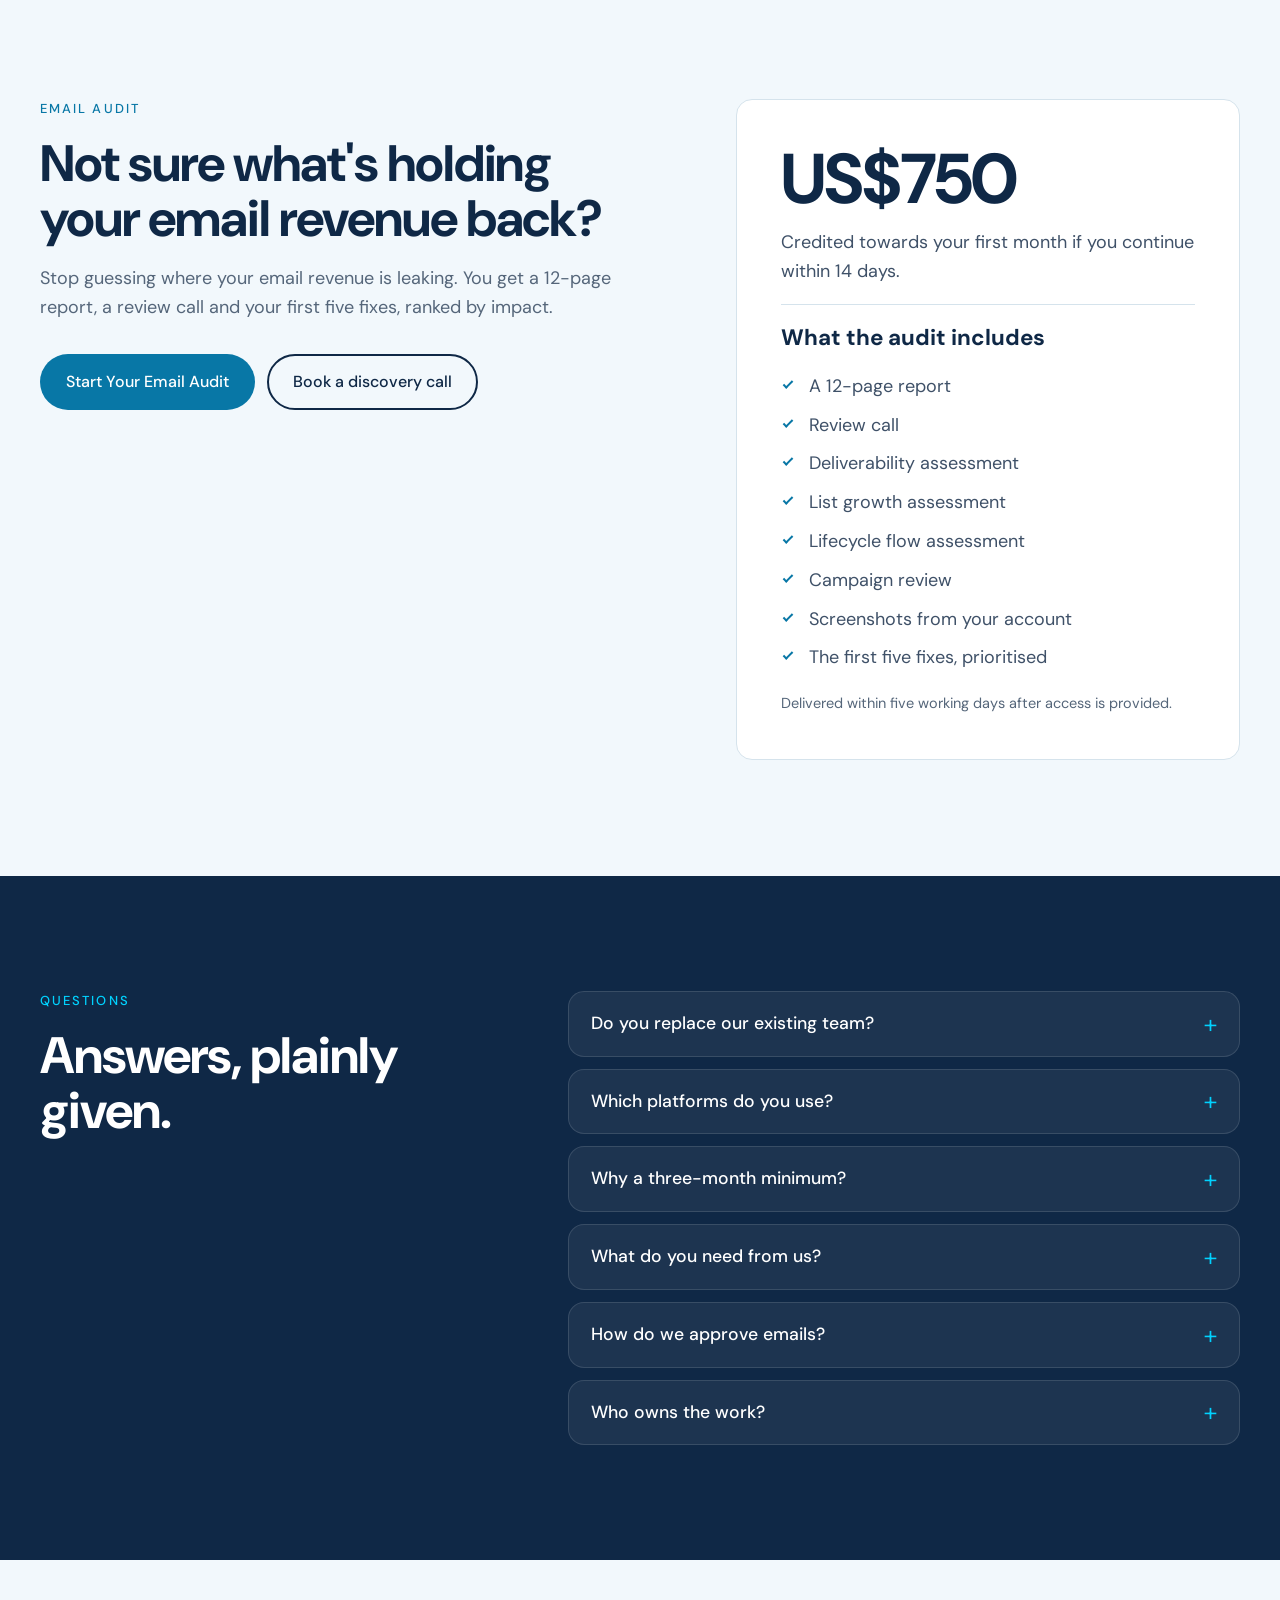
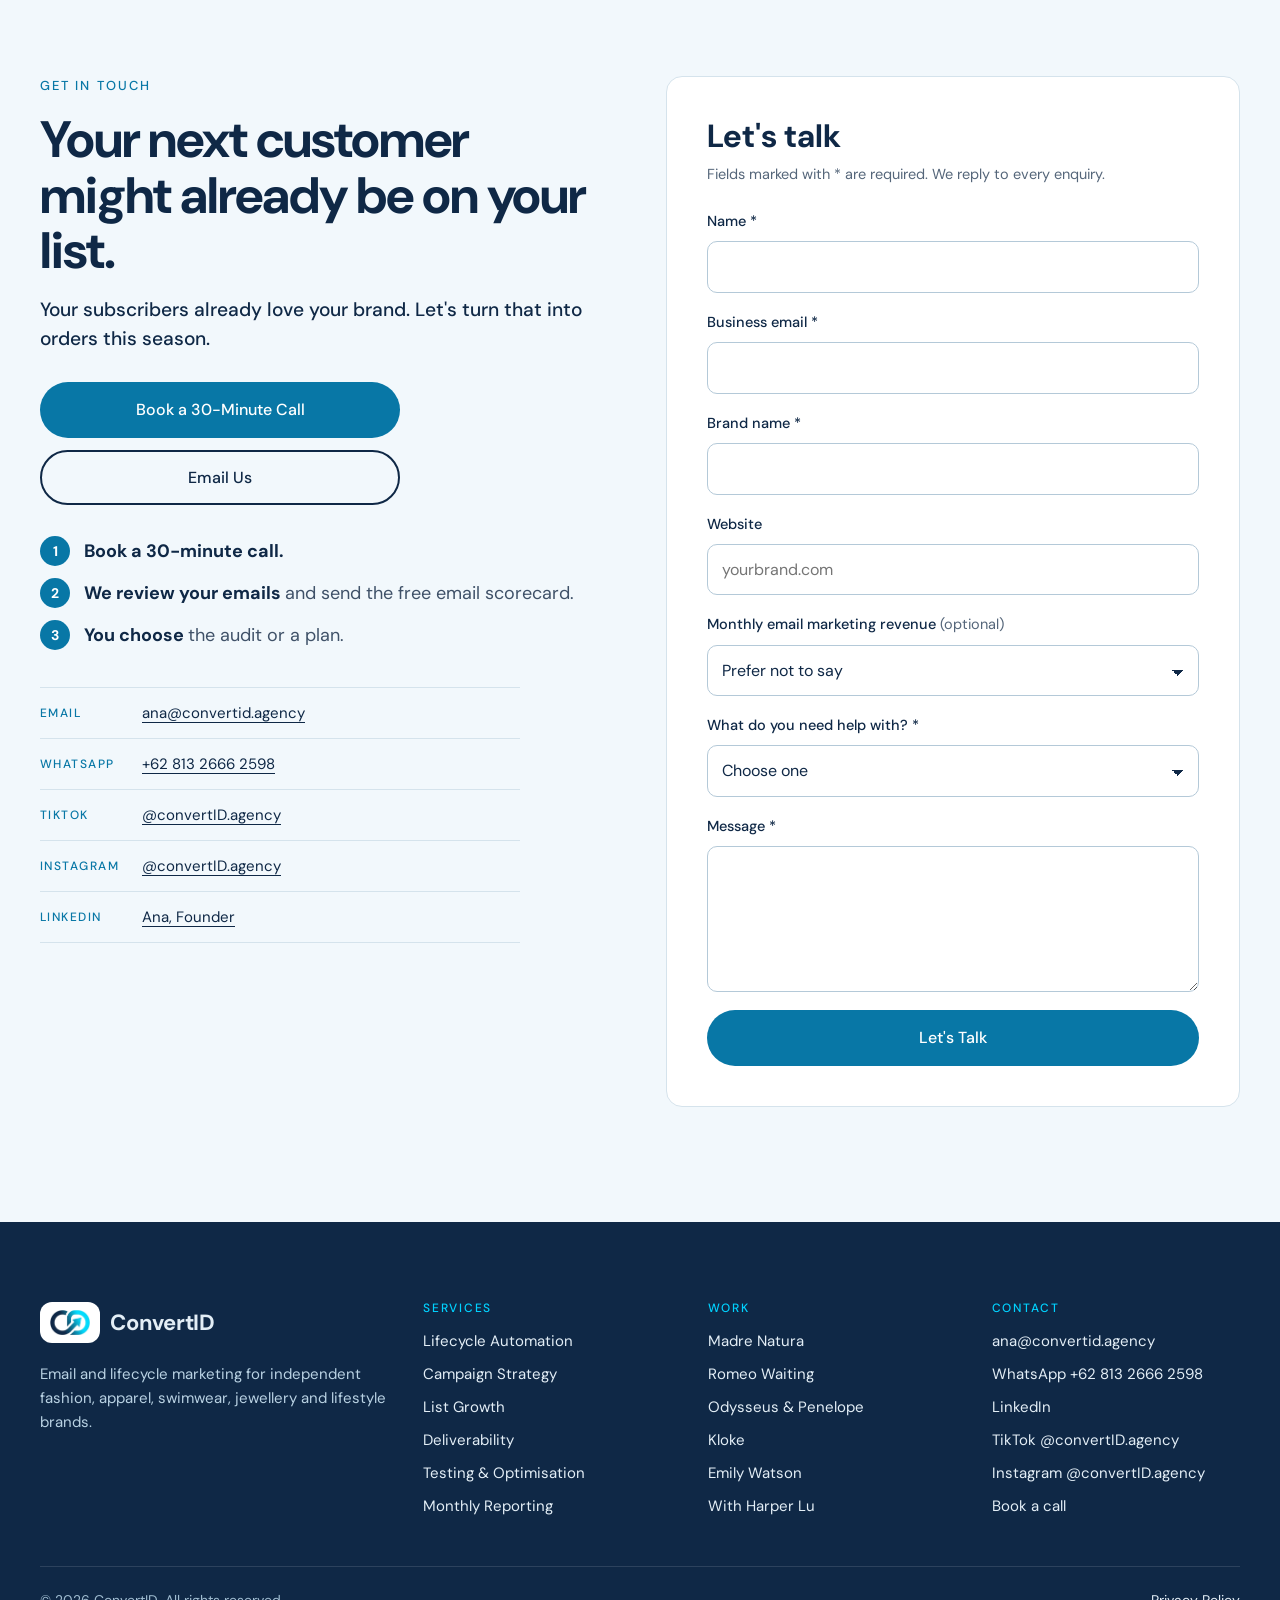
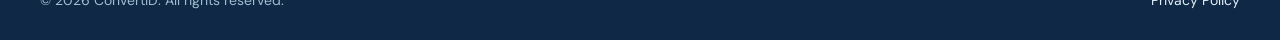
==== commit cdcd692b: "Remove Bahasa Indonesia link from English footer The EN | ID switch in the header already links to t" ====
--- a/index.html
+++ b/index.html
@@ -729,7 +729,7 @@
 
       <div class="cta-stack">
         <a class="btn btn-primary" href="https://calendly.com/anajumiati/30min" target="_blank" rel="noopener">Book a 30-Minute Call</a>
-        <a class="btn btn-outline-dark" href="mailto:ana@convertid.agency?subject=ConvertID%20enquiry&body=Hi%20Ana%2C%0A%0AI%27m%20interested%20in%20ConvertID%27s%20email%20marketing%20for%20my%20fashion%20brand.%20Could%20we%20talk%3F%0A%0AThank%20you">Email Us</a>
+        <a class="btn btn-outline-dark" href="mailto:ana@convertid.agency">Email Us</a>
       </div>
 
       <ol class="next-steps">
@@ -739,8 +739,8 @@
       </ol>
 
       <ul class="contact-links">
-        <li><span>Email</span><a href="mailto:ana@convertid.agency?subject=ConvertID%20enquiry&body=Hi%20Ana%2C%0A%0AI%27m%20interested%20in%20ConvertID%27s%20email%20marketing%20for%20my%20fashion%20brand.%20Could%20we%20talk%3F%0A%0AThank%20you">ana@convertid.agency</a></li>
-        <li><span>WhatsApp</span><a href="https://wa.me/6281326662598?text=Hi%20Ana%2C%20I%27m%20interested%20in%20ConvertID%27s%20email%20marketing%20for%20my%20fashion%20brand.%20Could%20we%20talk%3F" target="_blank" rel="noopener">+62 813 2666 2598</a></li>
+        <li><span>Email</span><a href="mailto:ana@convertid.agency">ana@convertid.agency</a></li>
+        <li><span>WhatsApp</span><a href="https://wa.me/6281326662598" target="_blank" rel="noopener">+62 813 2666 2598</a></li>
         <li><span>TikTok</span><a href="https://www.tiktok.com/@convertID.agency" target="_blank" rel="noopener">@convertID.agency</a></li>
         <li><span>Instagram</span><a href="https://www.instagram.com/convertid.agency/" target="_blank" rel="noopener">@convertID.agency</a></li>
         <li><span>LinkedIn</span><a href="https://linkedin.com/in/anajumiati/" target="_blank" rel="noopener">Ana, Founder</a></li>
@@ -865,8 +865,8 @@
     <div class="footer-col">
       <h4>Contact</h4>
       <ul>
-        <li><a href="mailto:ana@convertid.agency?subject=ConvertID%20enquiry&body=Hi%20Ana%2C%0A%0AI%27m%20interested%20in%20ConvertID%27s%20email%20marketing%20for%20my%20fashion%20brand.%20Could%20we%20talk%3F%0A%0AThank%20you">ana@convertid.agency</a></li>
-        <li><a href="https://wa.me/6281326662598?text=Hi%20Ana%2C%20I%27m%20interested%20in%20ConvertID%27s%20email%20marketing%20for%20my%20fashion%20brand.%20Could%20we%20talk%3F" target="_blank" rel="noopener">WhatsApp +62 813 2666 2598</a></li>
+        <li><a href="mailto:ana@convertid.agency">ana@convertid.agency</a></li>
+        <li><a href="https://wa.me/6281326662598" target="_blank" rel="noopener">WhatsApp +62 813 2666 2598</a></li>
         <li><a href="https://linkedin.com/in/anajumiati/" target="_blank" rel="noopener">LinkedIn</a></li>
         <li><a href="https://www.tiktok.com/@convertID.agency" target="_blank" rel="noopener">TikTok @convertID.agency</a></li>
         <li><a href="https://www.instagram.com/convertid.agency/" target="_blank" rel="noopener">Instagram @convertID.agency</a></li>
@@ -877,7 +877,7 @@
 
   <div class="container footer-bottom">
     <p>&copy; 2026 ConvertID. All rights reserved.</p>
-    <p><a href="id/">Bahasa Indonesia</a> · <a href="privacy.html">Privacy Policy</a></p>
+    <p><a href="privacy.html">Privacy Policy</a></p>
   </div>
 </footer>
 
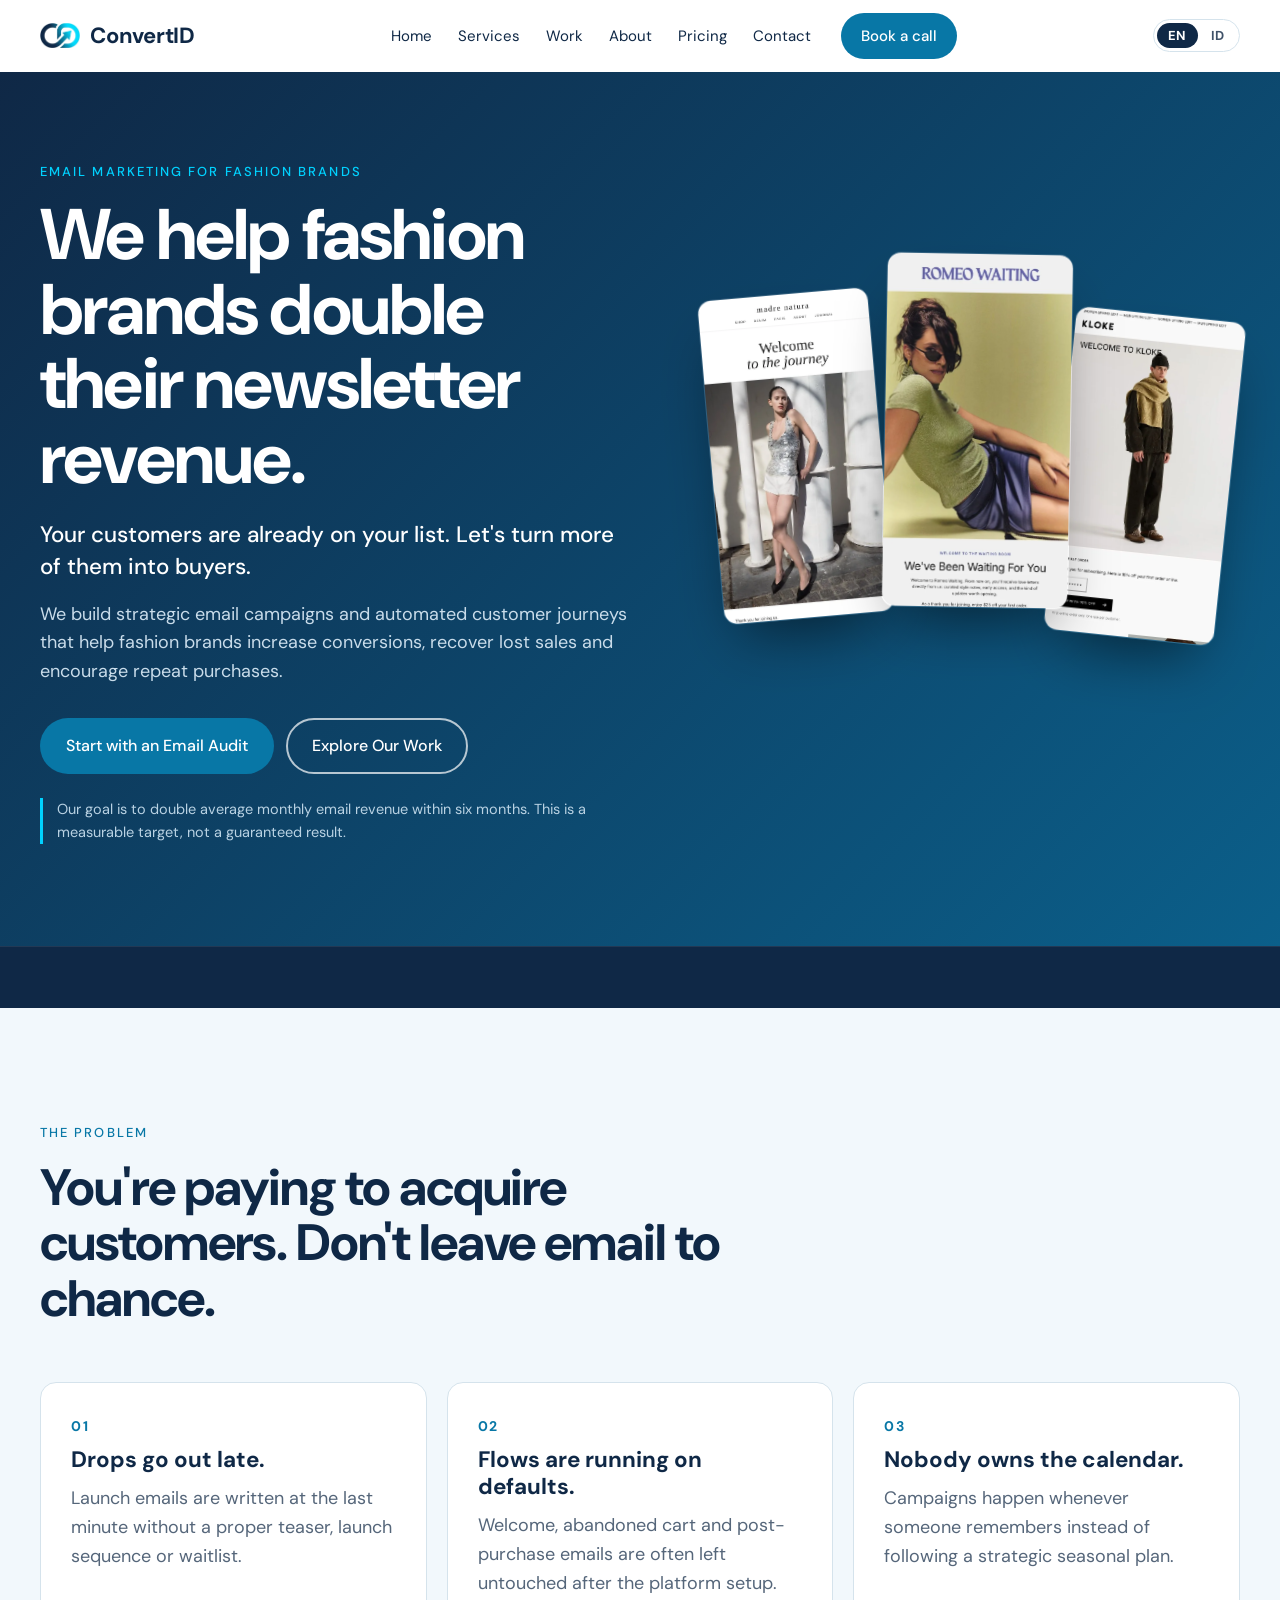
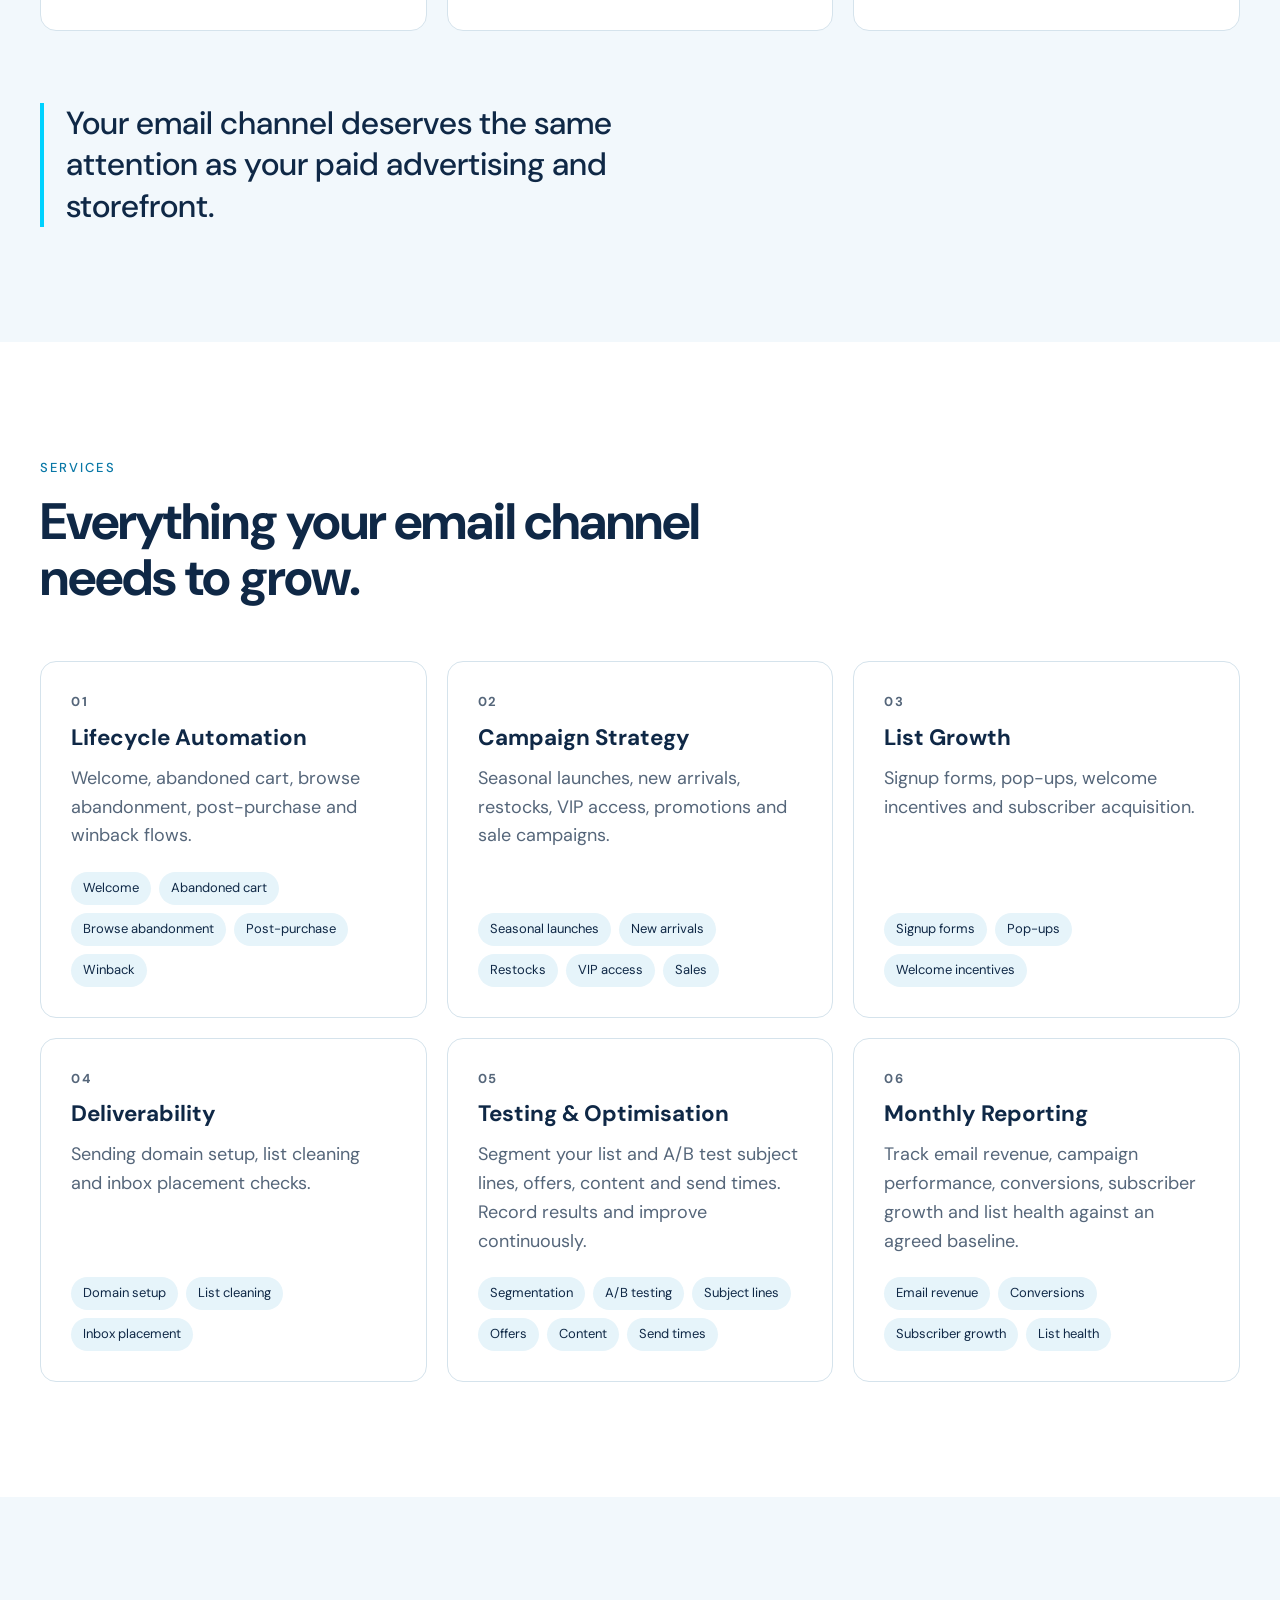
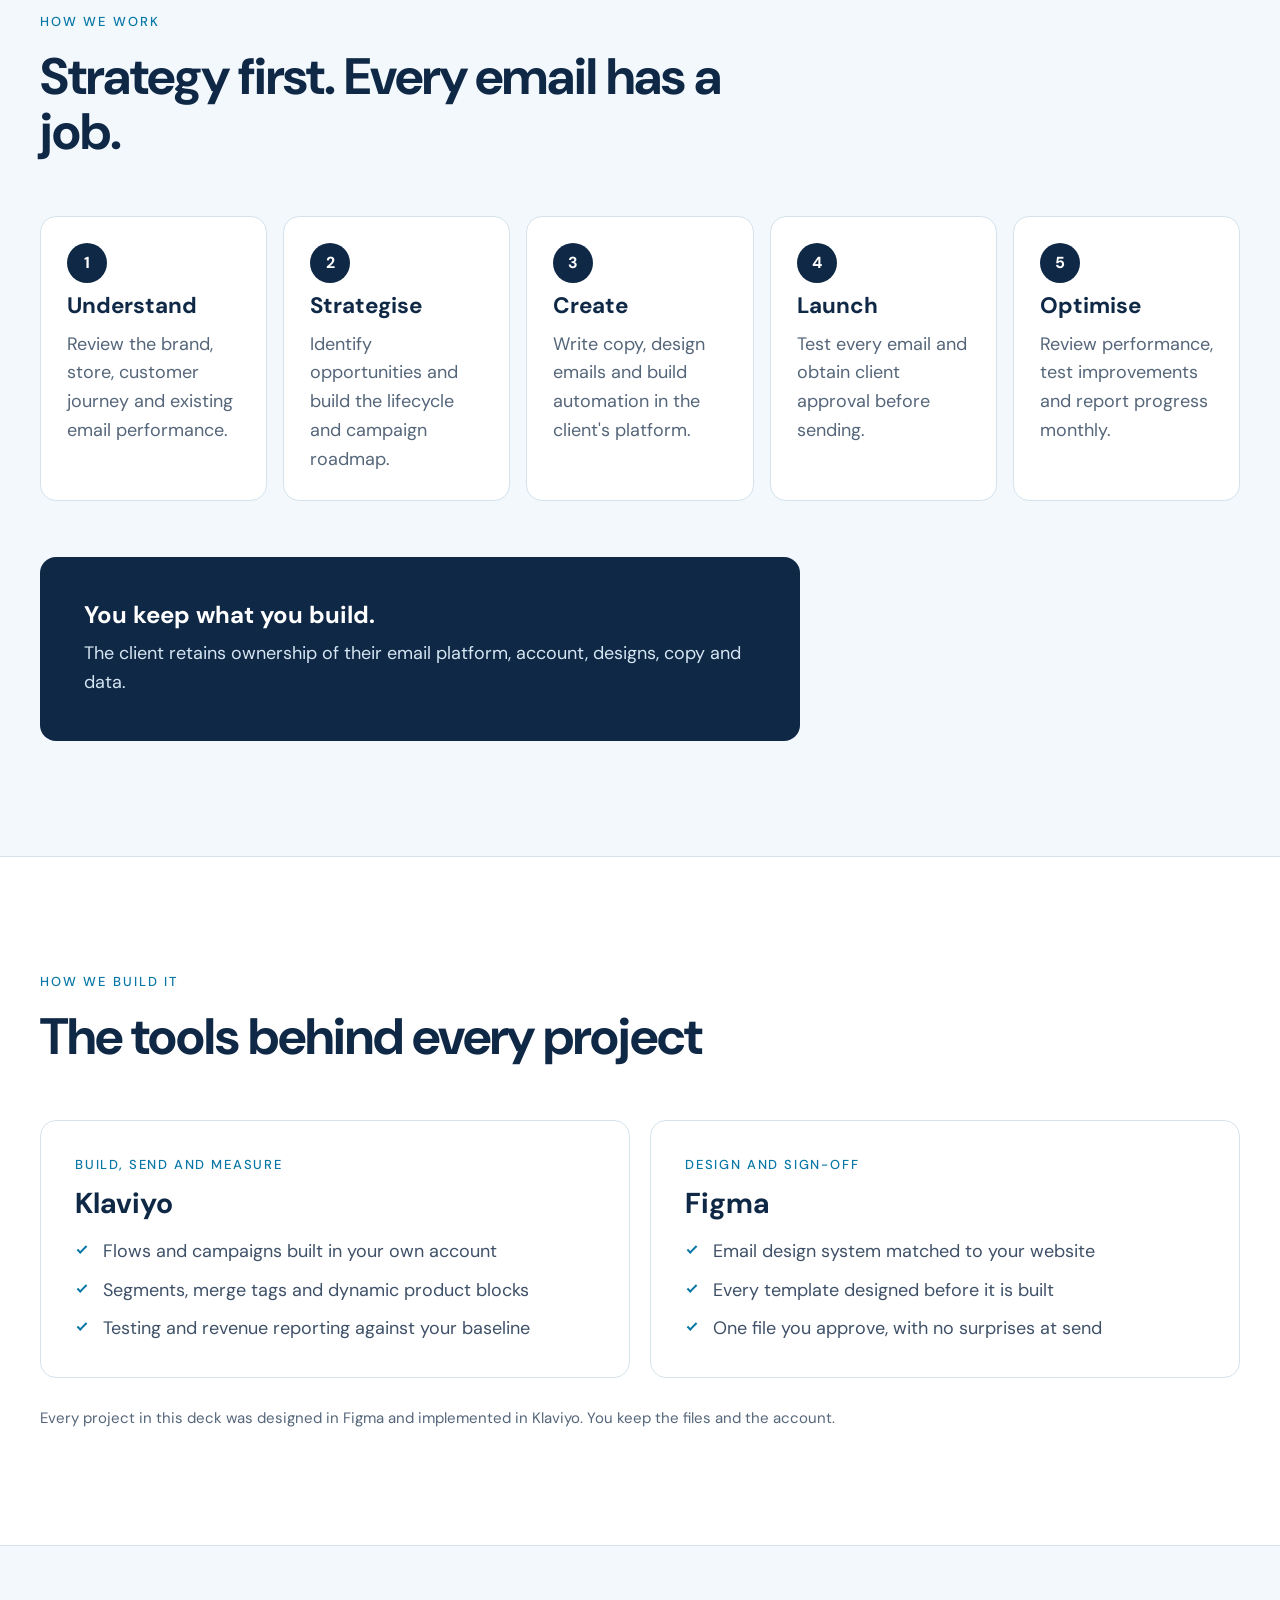
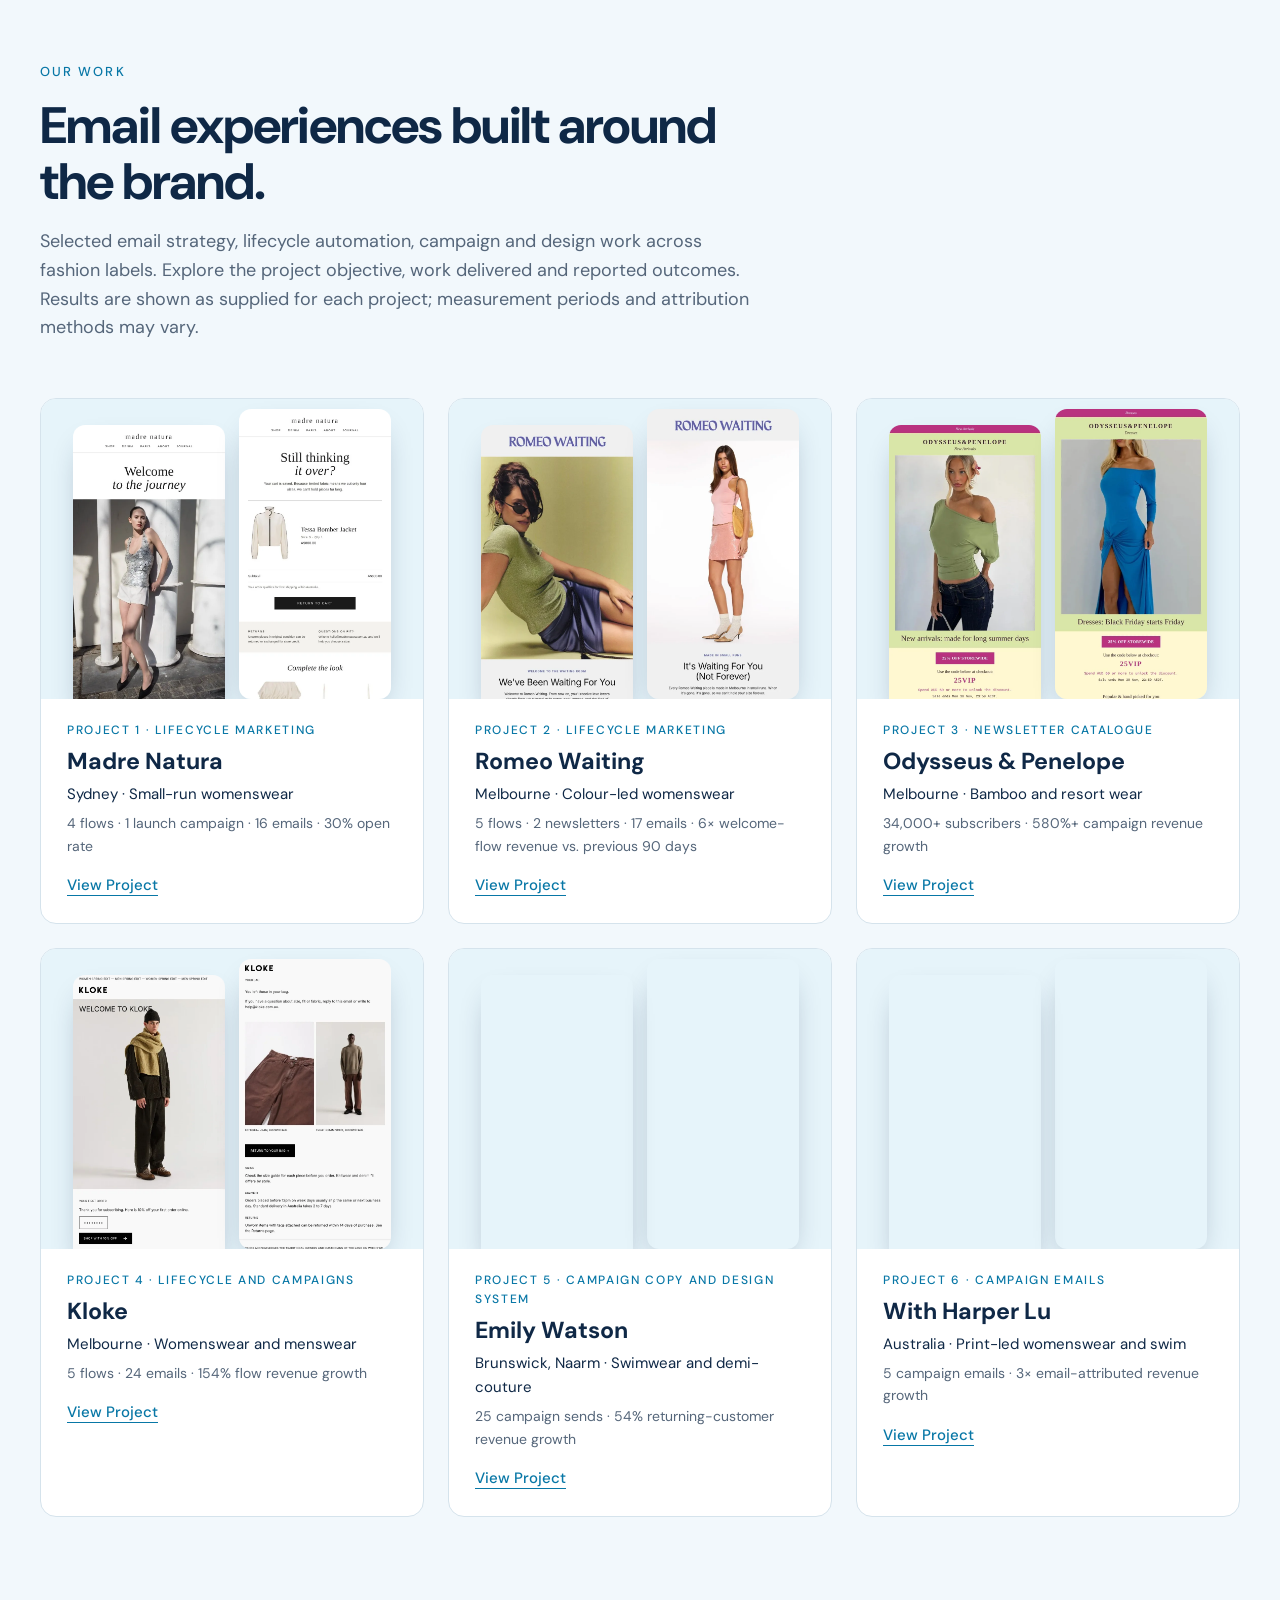
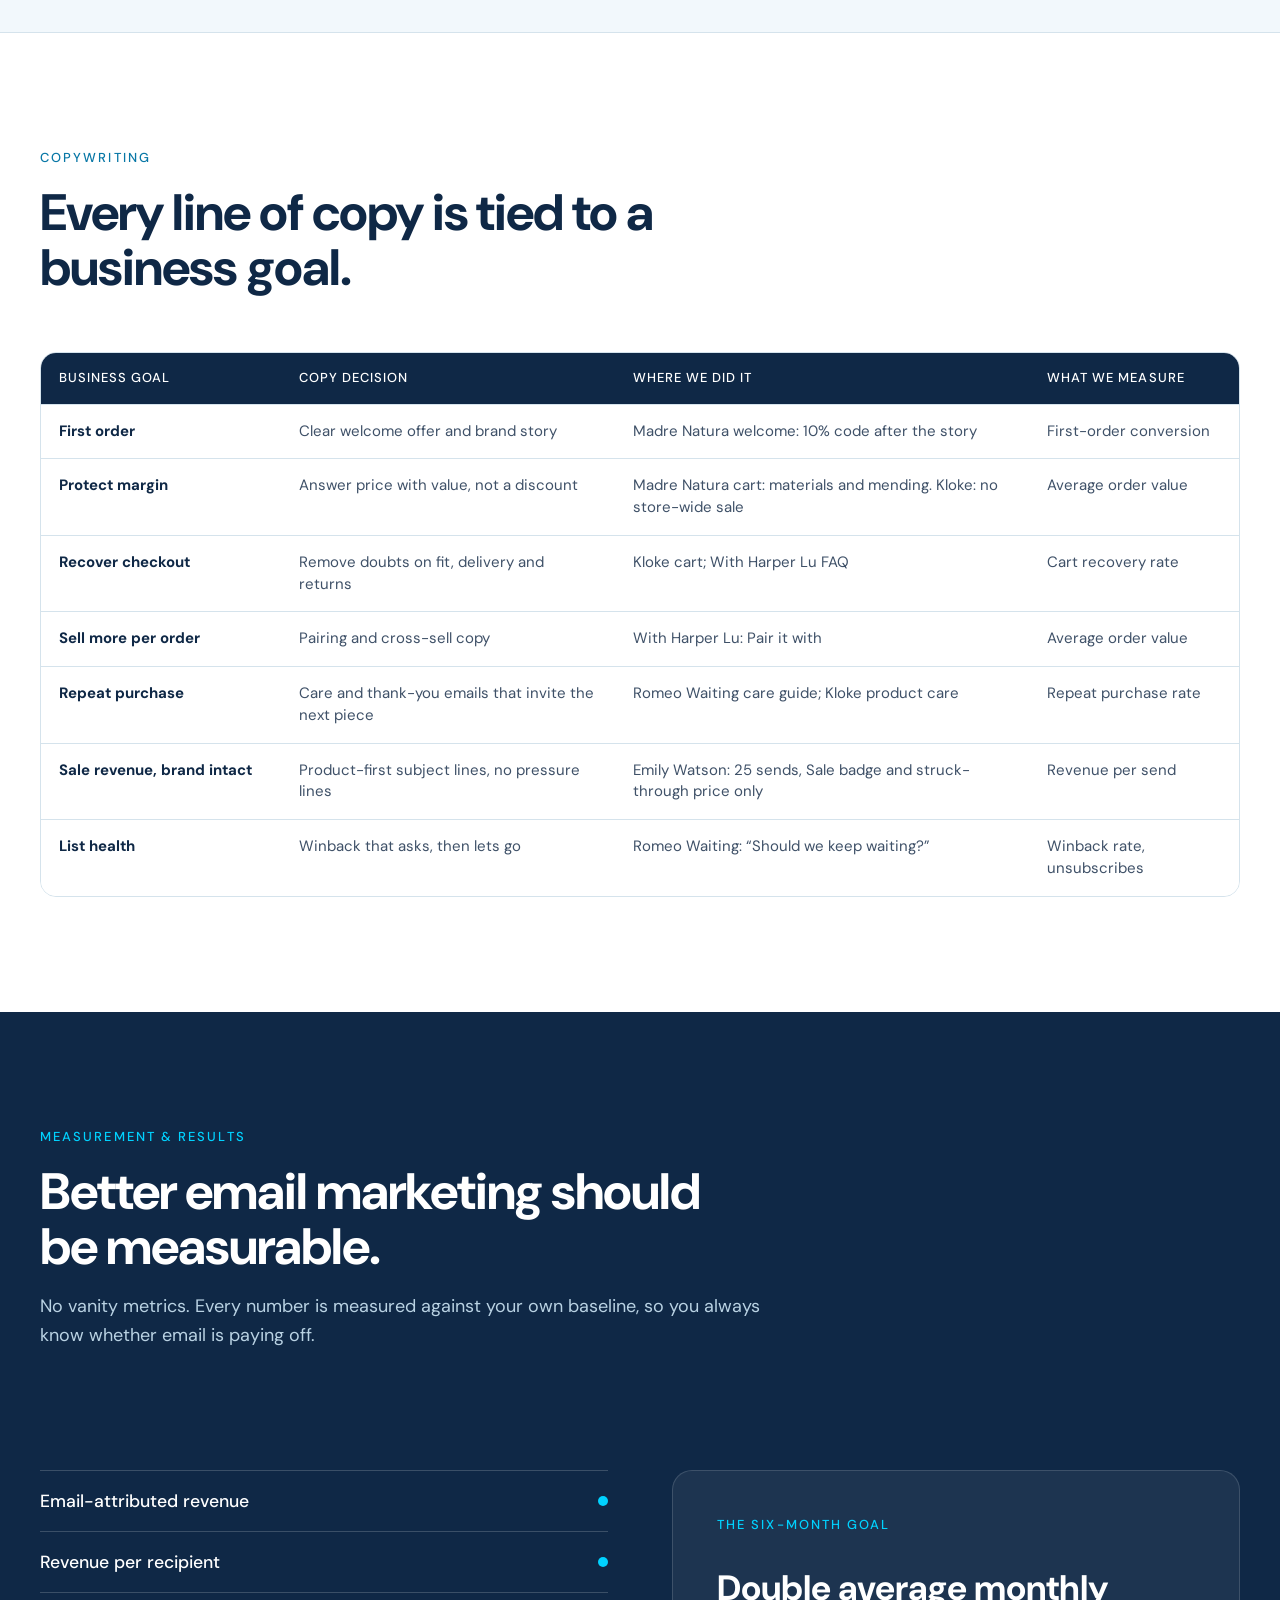
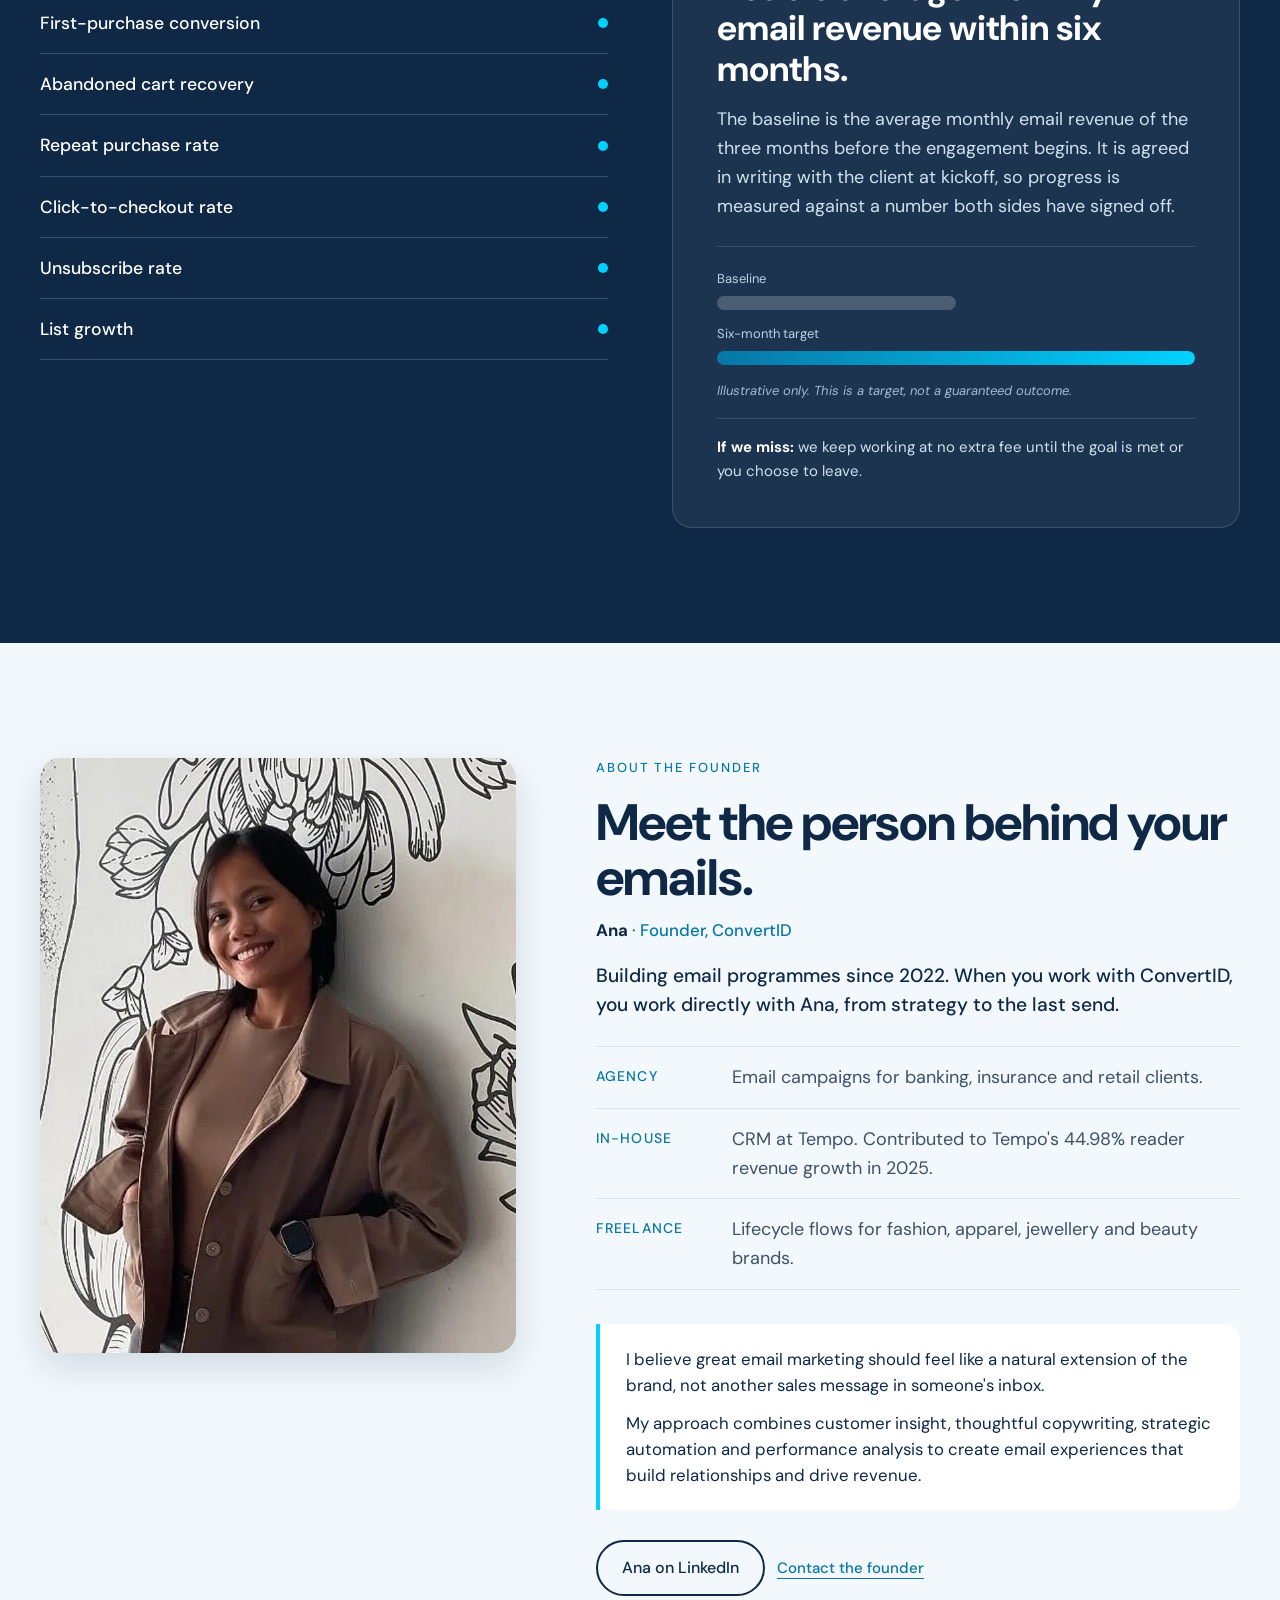
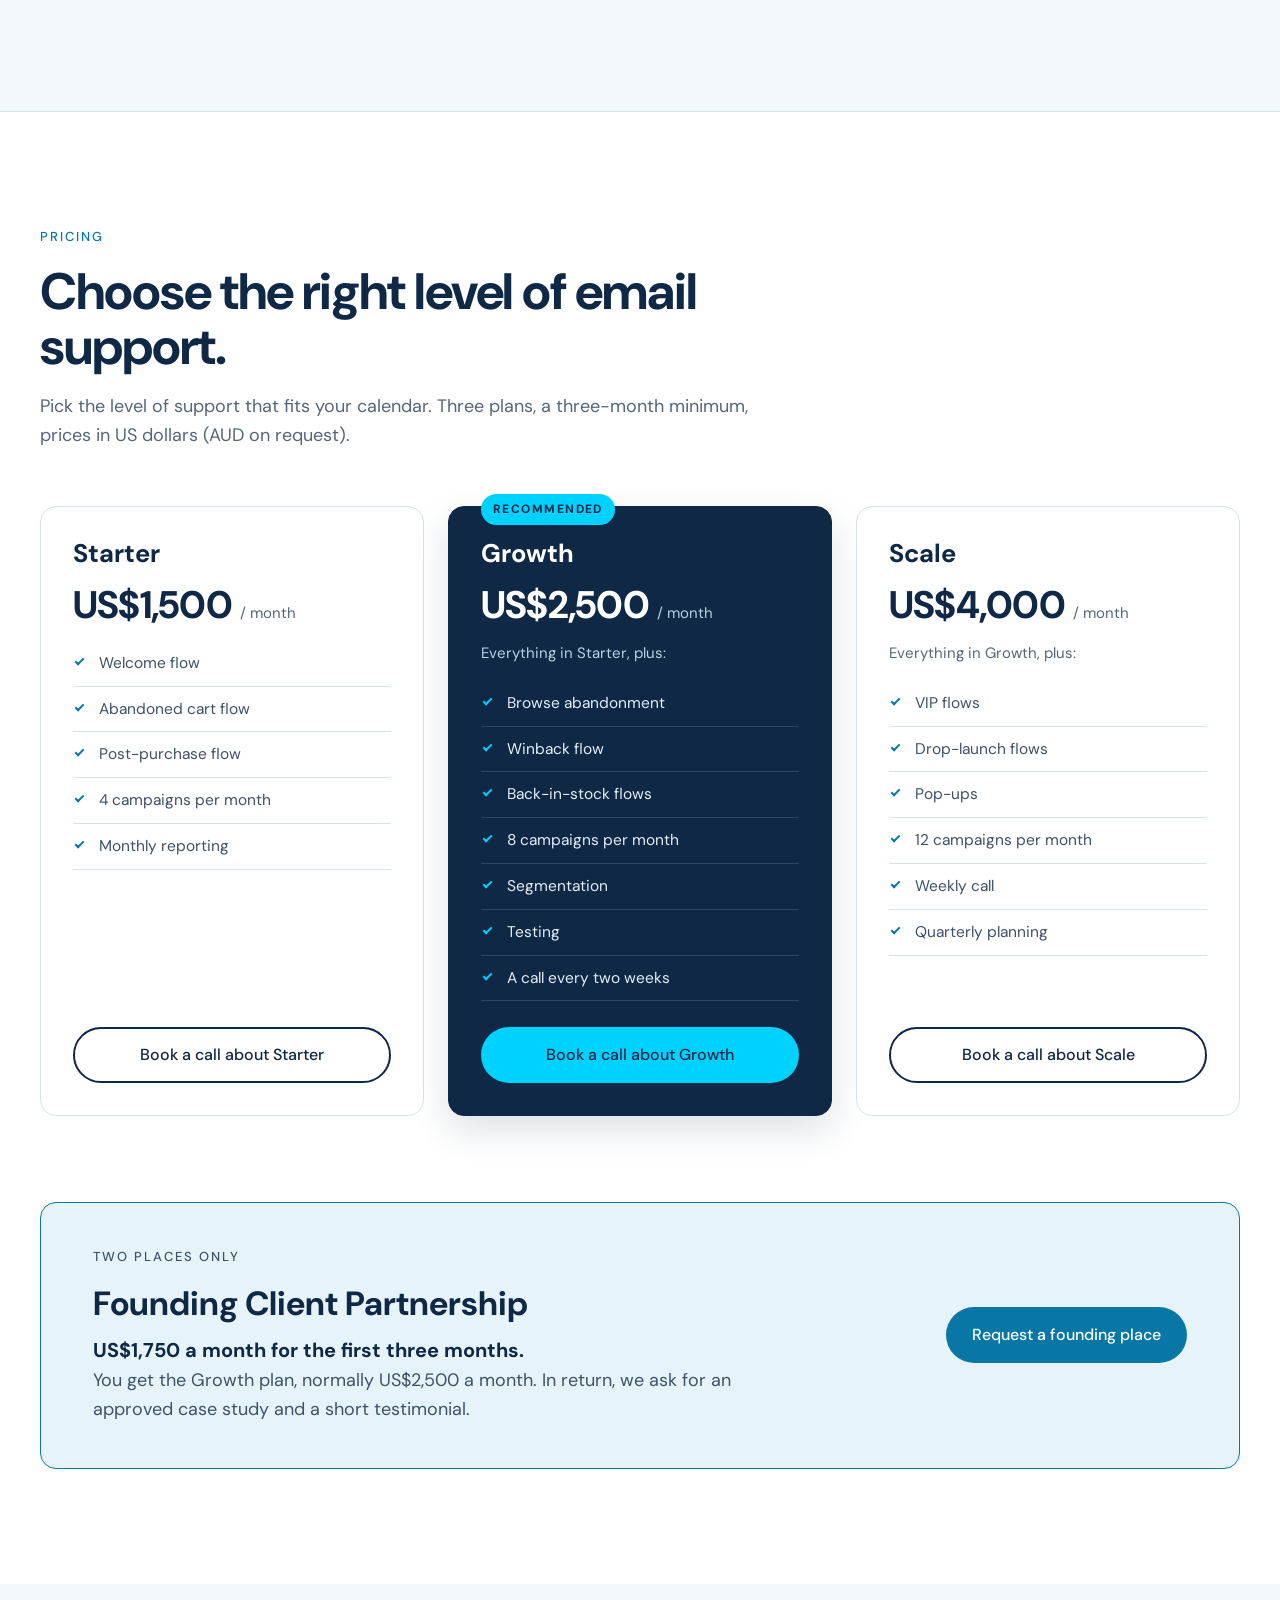
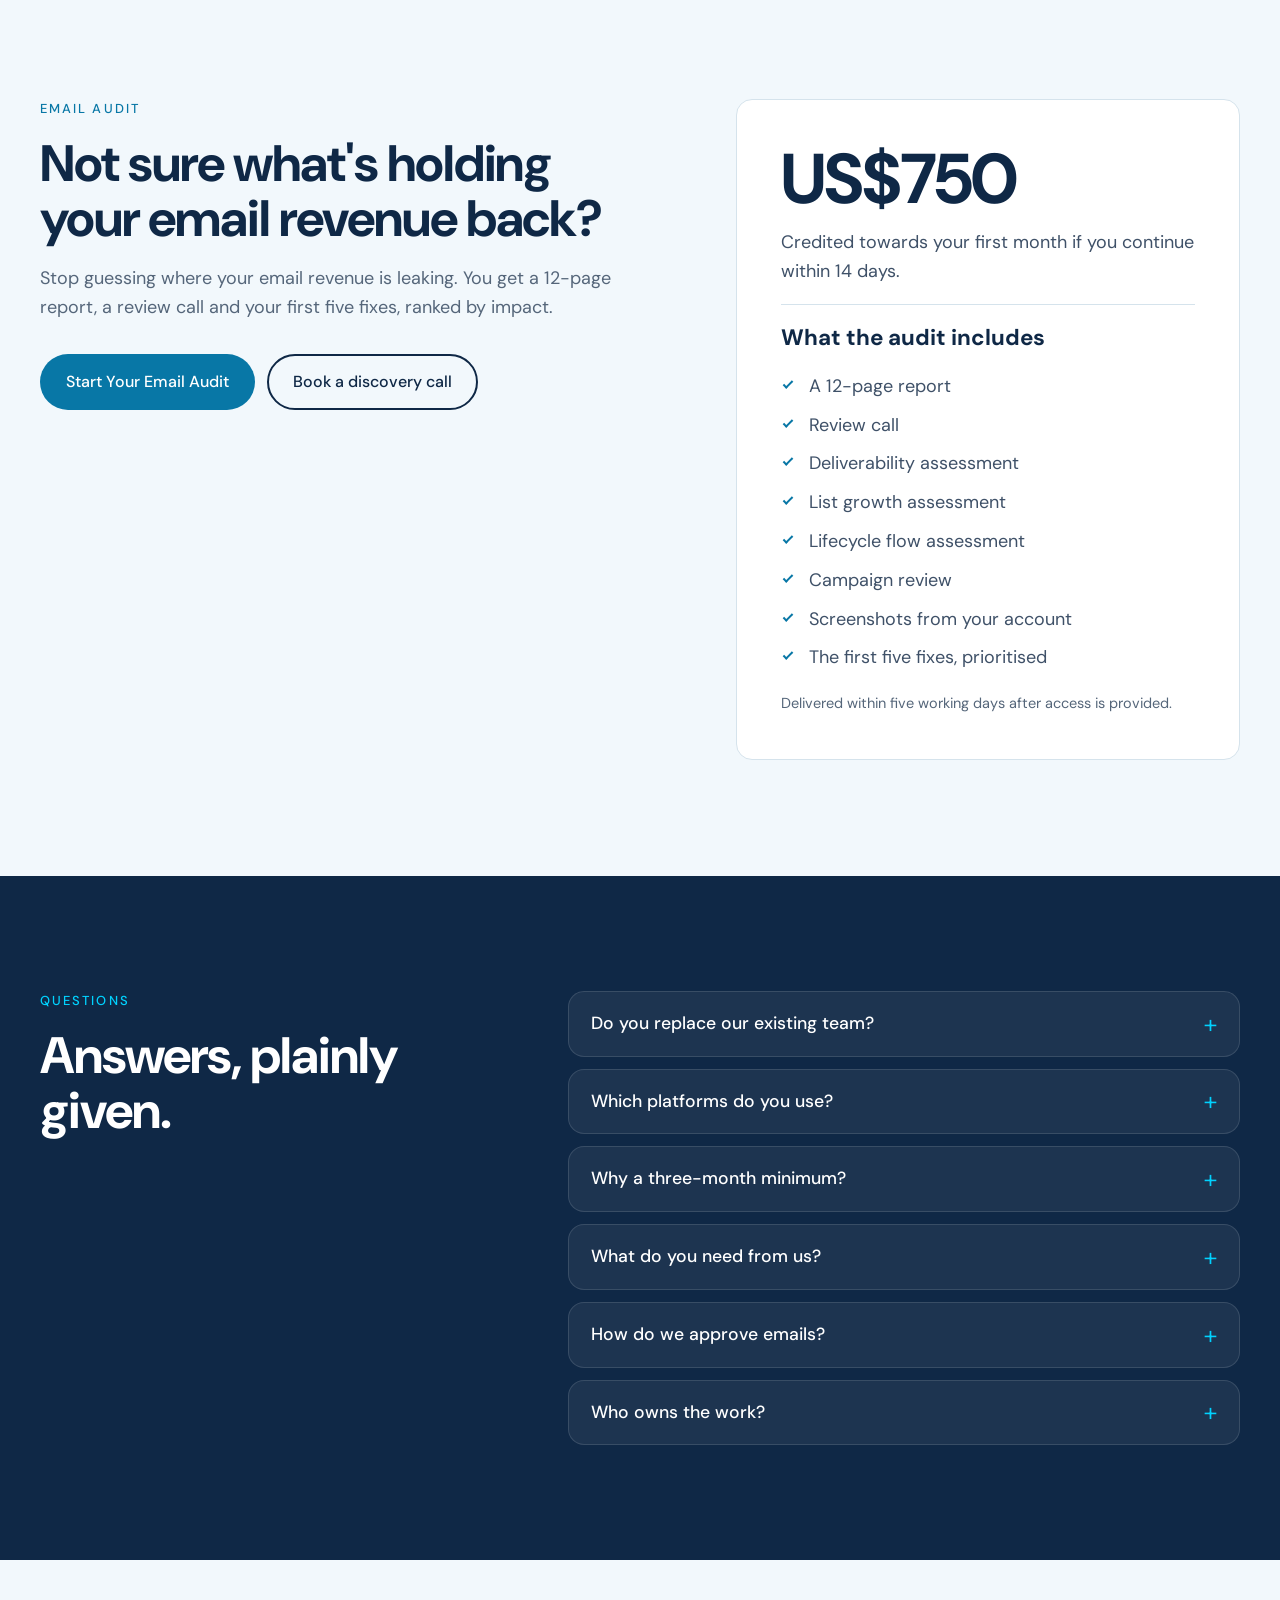
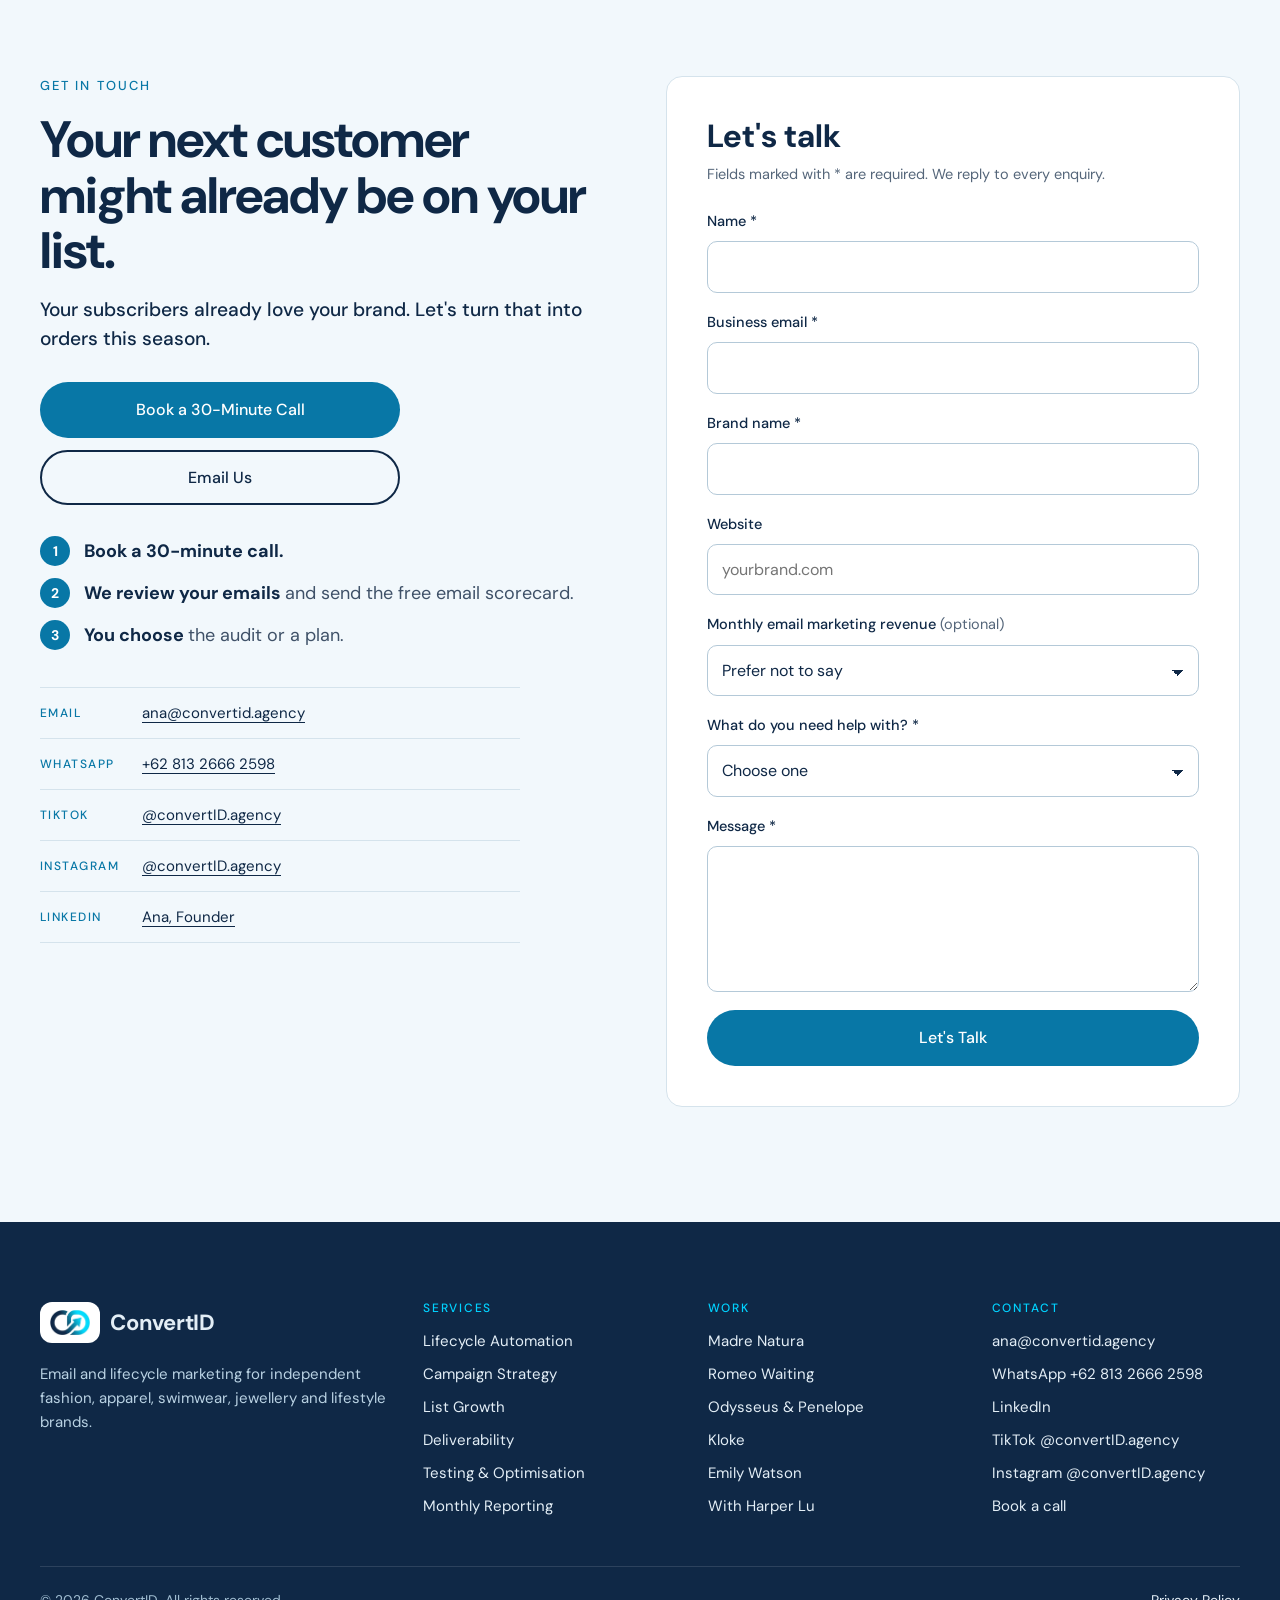
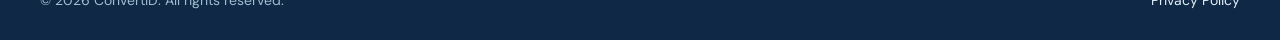
==== commit d85f7cb8: "Prefill intro text in WhatsApp and email links (#10) WhatsApp and email links now open with a short " ====
--- a/index.html
+++ b/index.html
@@ -729,7 +729,7 @@
 
       <div class="cta-stack">
         <a class="btn btn-primary" href="https://calendly.com/anajumiati/30min" target="_blank" rel="noopener">Book a 30-Minute Call</a>
-        <a class="btn btn-outline-dark" href="mailto:ana@convertid.agency">Email Us</a>
+        <a class="btn btn-outline-dark" href="mailto:ana@convertid.agency?subject=ConvertID%20enquiry&body=Hi%20Ana%2C%0A%0AI%27m%20interested%20in%20ConvertID%27s%20email%20marketing%20for%20my%20fashion%20brand.%20Could%20we%20talk%3F%0A%0AThank%20you">Email Us</a>
       </div>
 
       <ol class="next-steps">
@@ -739,8 +739,8 @@
       </ol>
 
       <ul class="contact-links">
-        <li><span>Email</span><a href="mailto:ana@convertid.agency">ana@convertid.agency</a></li>
-        <li><span>WhatsApp</span><a href="https://wa.me/6281326662598" target="_blank" rel="noopener">+62 813 2666 2598</a></li>
+        <li><span>Email</span><a href="mailto:ana@convertid.agency?subject=ConvertID%20enquiry&body=Hi%20Ana%2C%0A%0AI%27m%20interested%20in%20ConvertID%27s%20email%20marketing%20for%20my%20fashion%20brand.%20Could%20we%20talk%3F%0A%0AThank%20you">ana@convertid.agency</a></li>
+        <li><span>WhatsApp</span><a href="https://wa.me/6281326662598?text=Hi%20Ana%2C%20I%27m%20interested%20in%20ConvertID%27s%20email%20marketing%20for%20my%20fashion%20brand.%20Could%20we%20talk%3F" target="_blank" rel="noopener">+62 813 2666 2598</a></li>
         <li><span>TikTok</span><a href="https://www.tiktok.com/@convertID.agency" target="_blank" rel="noopener">@convertID.agency</a></li>
         <li><span>Instagram</span><a href="https://www.instagram.com/convertid.agency/" target="_blank" rel="noopener">@convertID.agency</a></li>
         <li><span>LinkedIn</span><a href="https://linkedin.com/in/anajumiati/" target="_blank" rel="noopener">Ana, Founder</a></li>
@@ -865,8 +865,8 @@
     <div class="footer-col">
       <h4>Contact</h4>
       <ul>
-        <li><a href="mailto:ana@convertid.agency">ana@convertid.agency</a></li>
-        <li><a href="https://wa.me/6281326662598" target="_blank" rel="noopener">WhatsApp +62 813 2666 2598</a></li>
+        <li><a href="mailto:ana@convertid.agency?subject=ConvertID%20enquiry&body=Hi%20Ana%2C%0A%0AI%27m%20interested%20in%20ConvertID%27s%20email%20marketing%20for%20my%20fashion%20brand.%20Could%20we%20talk%3F%0A%0AThank%20you">ana@convertid.agency</a></li>
+        <li><a href="https://wa.me/6281326662598?text=Hi%20Ana%2C%20I%27m%20interested%20in%20ConvertID%27s%20email%20marketing%20for%20my%20fashion%20brand.%20Could%20we%20talk%3F" target="_blank" rel="noopener">WhatsApp +62 813 2666 2598</a></li>
         <li><a href="https://linkedin.com/in/anajumiati/" target="_blank" rel="noopener">LinkedIn</a></li>
         <li><a href="https://www.tiktok.com/@convertID.agency" target="_blank" rel="noopener">TikTok @convertID.agency</a></li>
         <li><a href="https://www.instagram.com/convertid.agency/" target="_blank" rel="noopener">Instagram @convertID.agency</a></li>
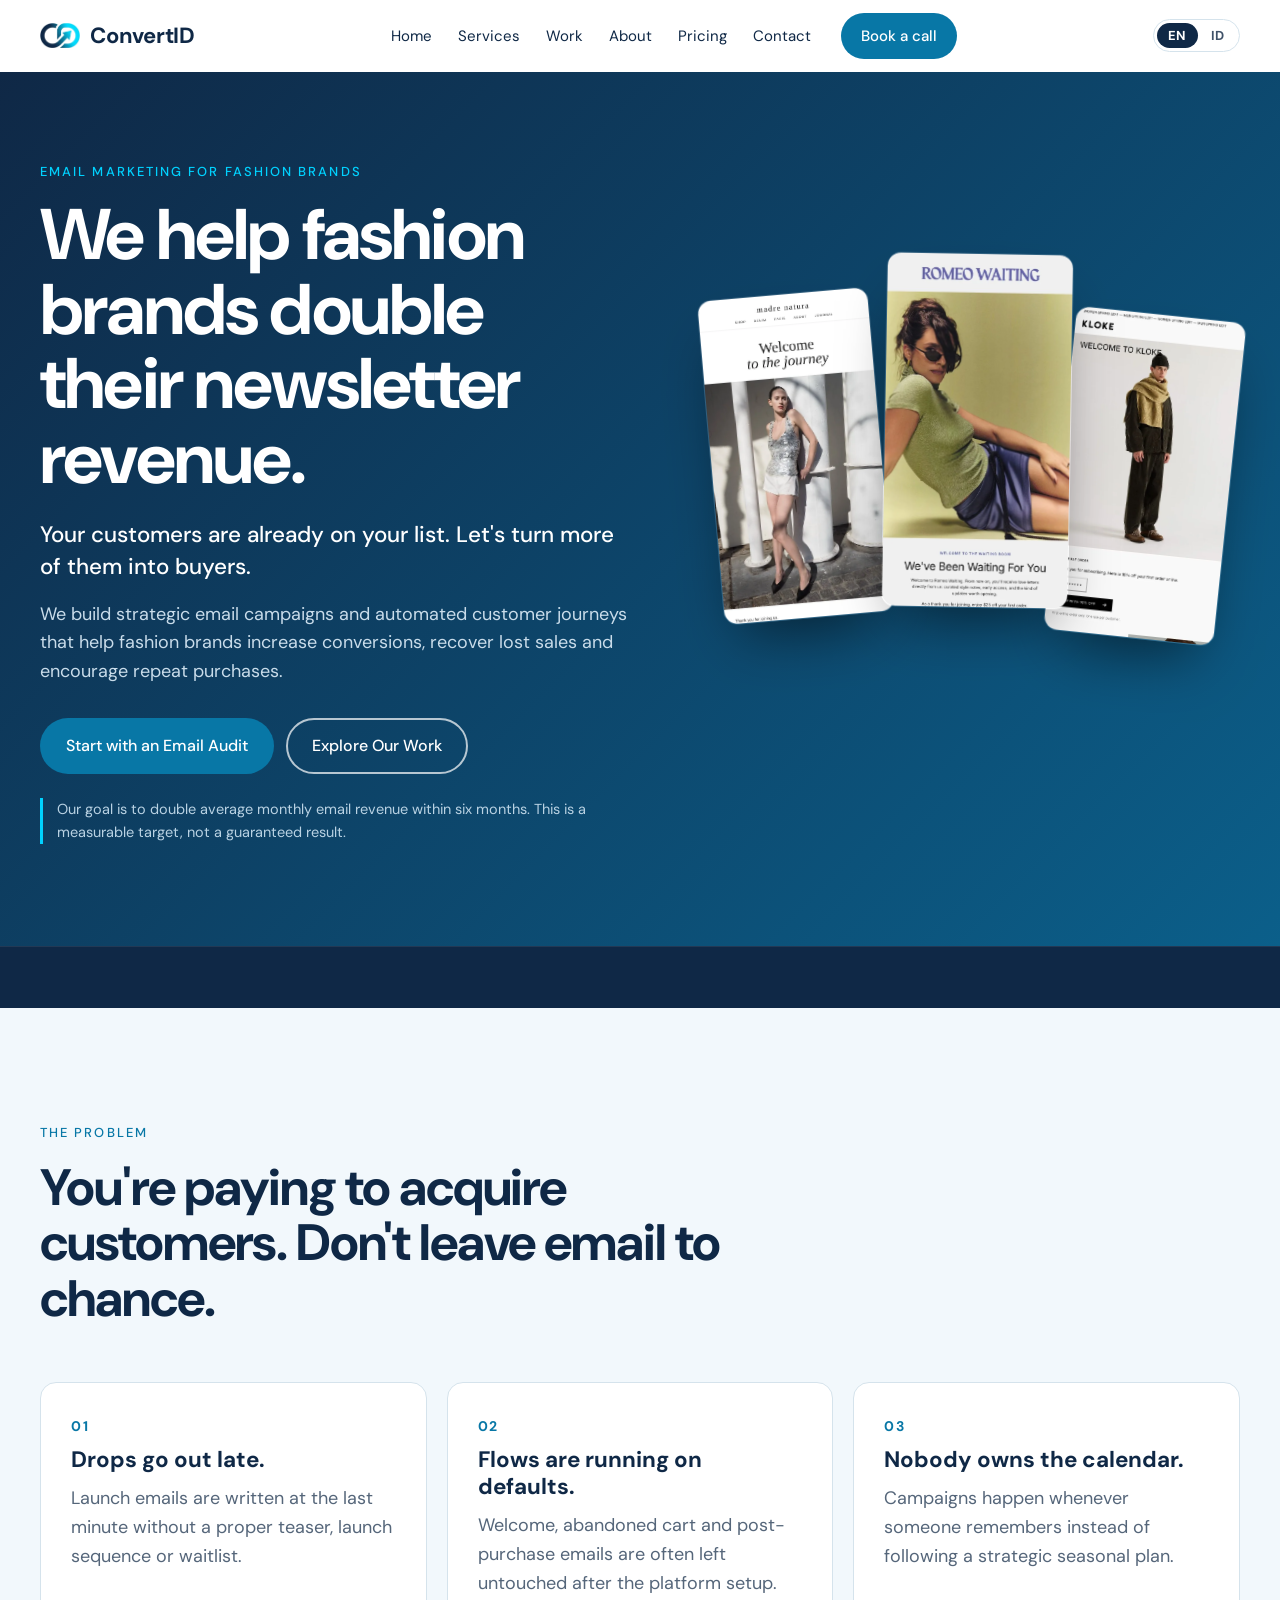
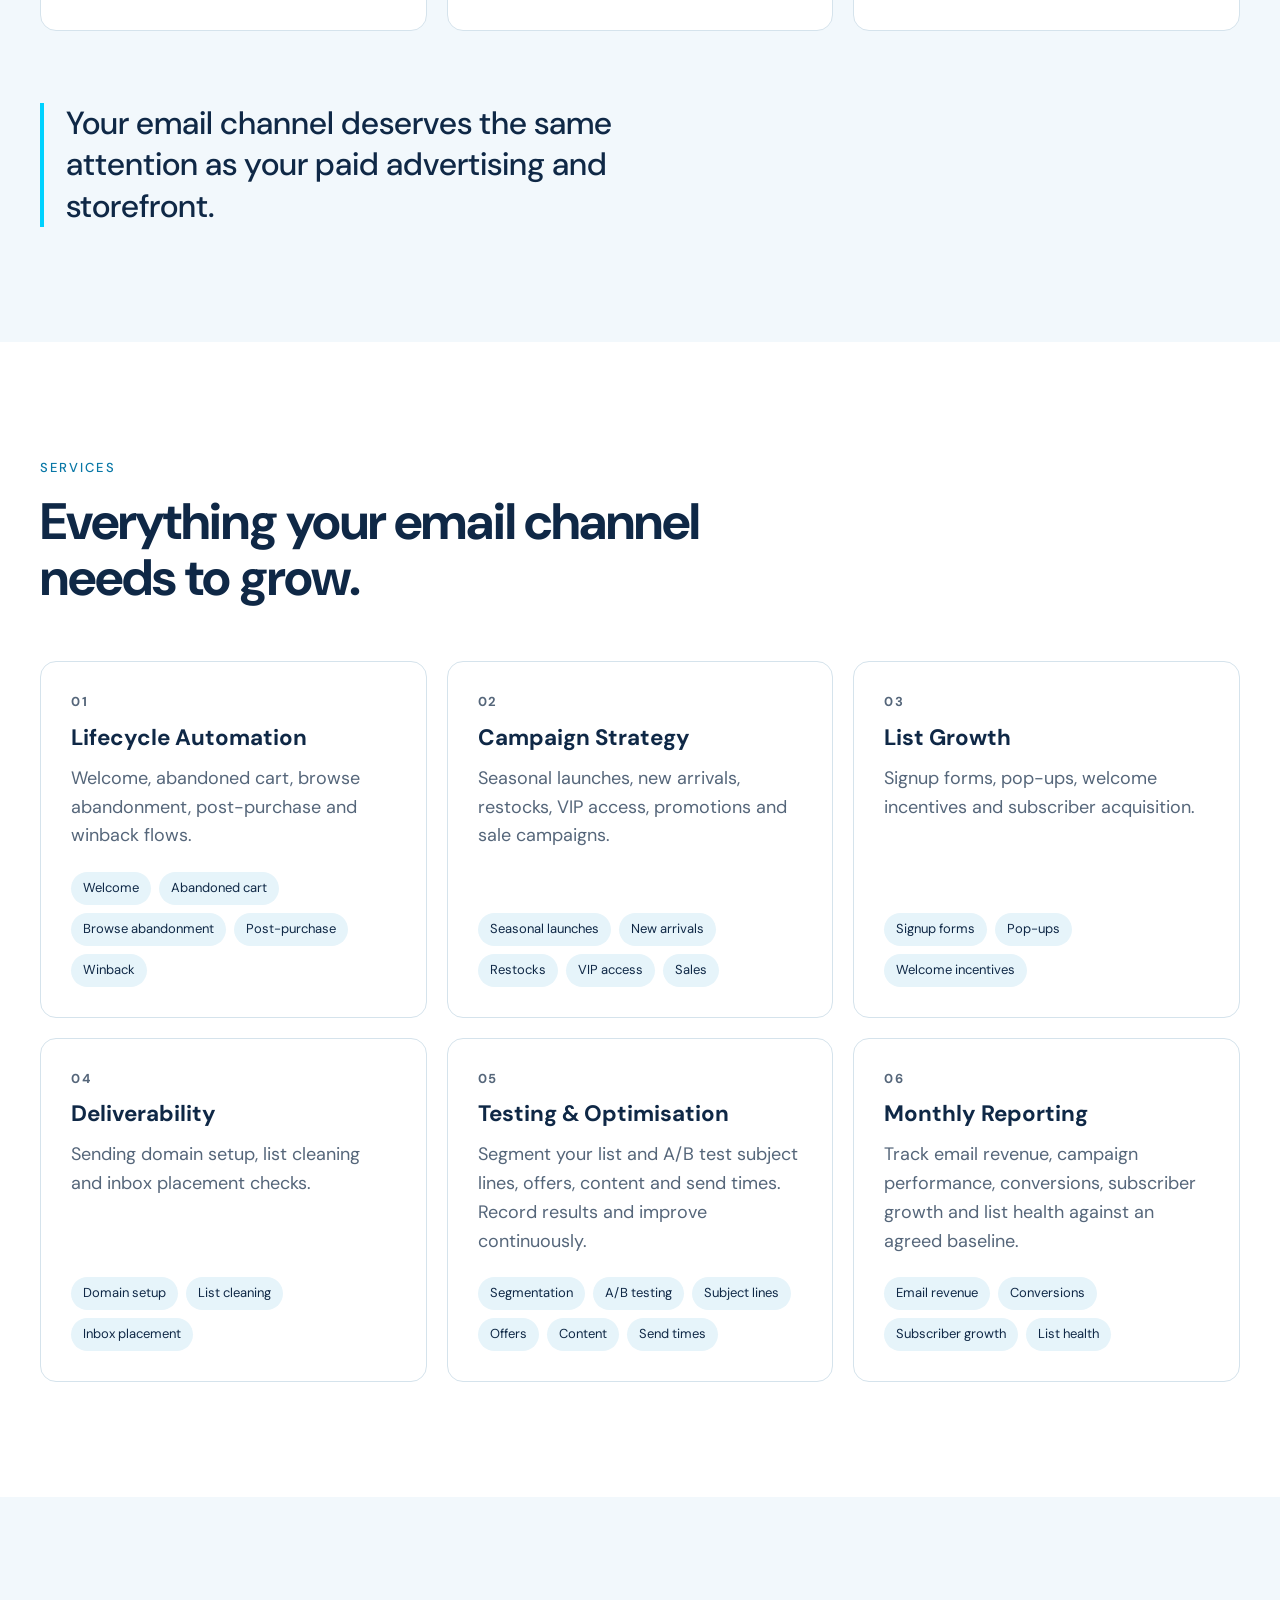
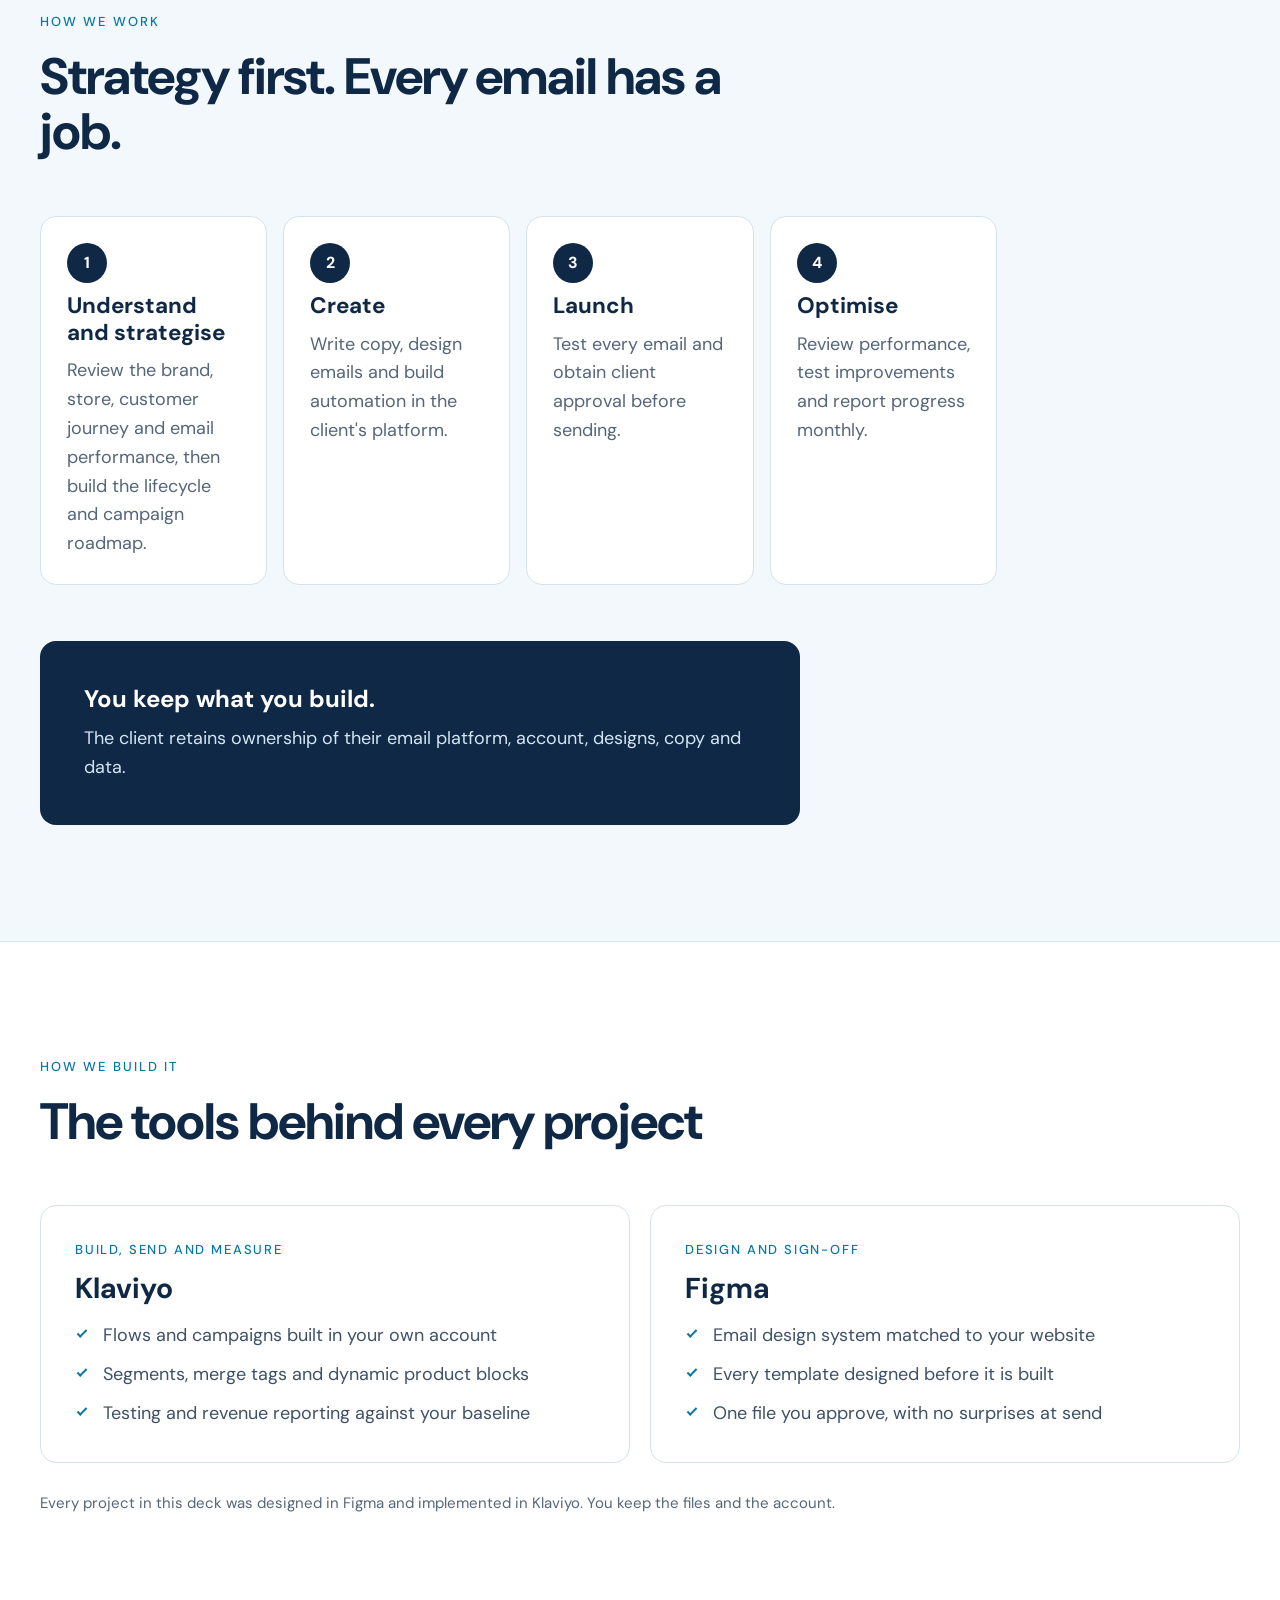
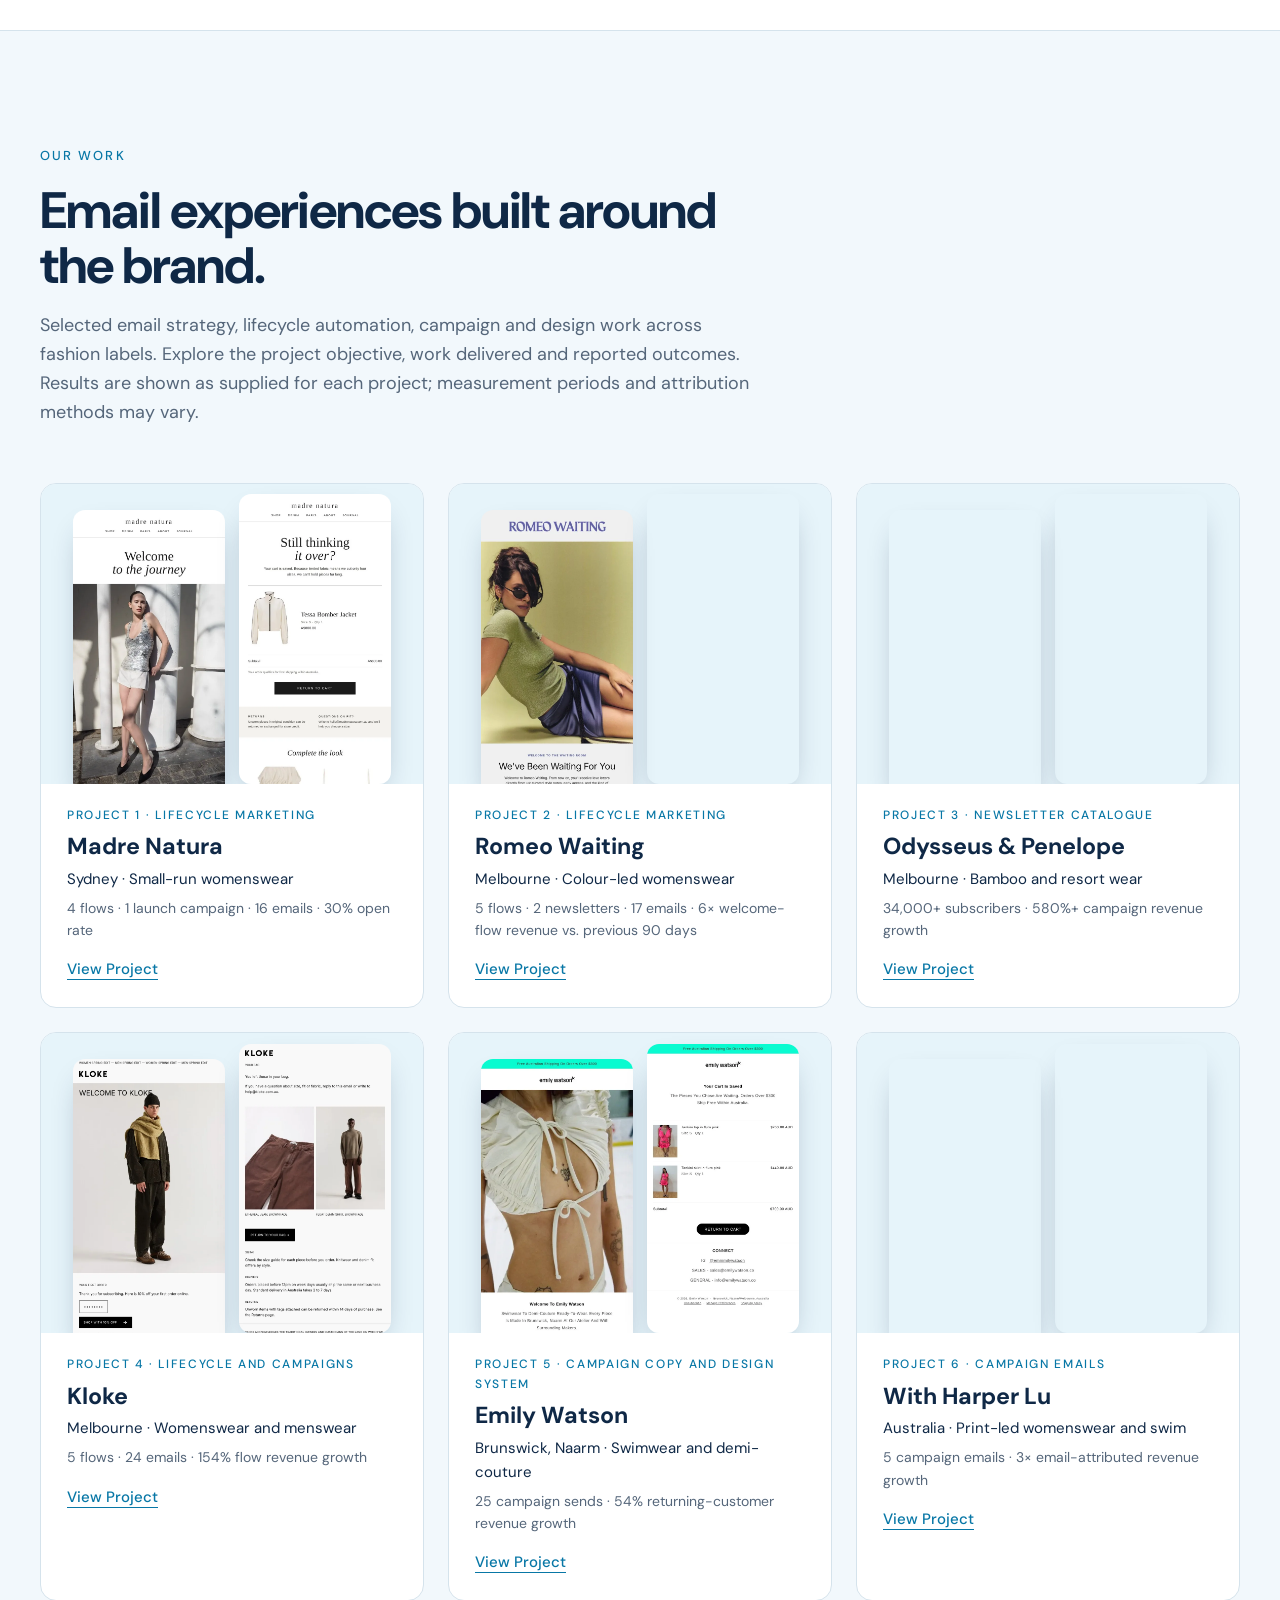
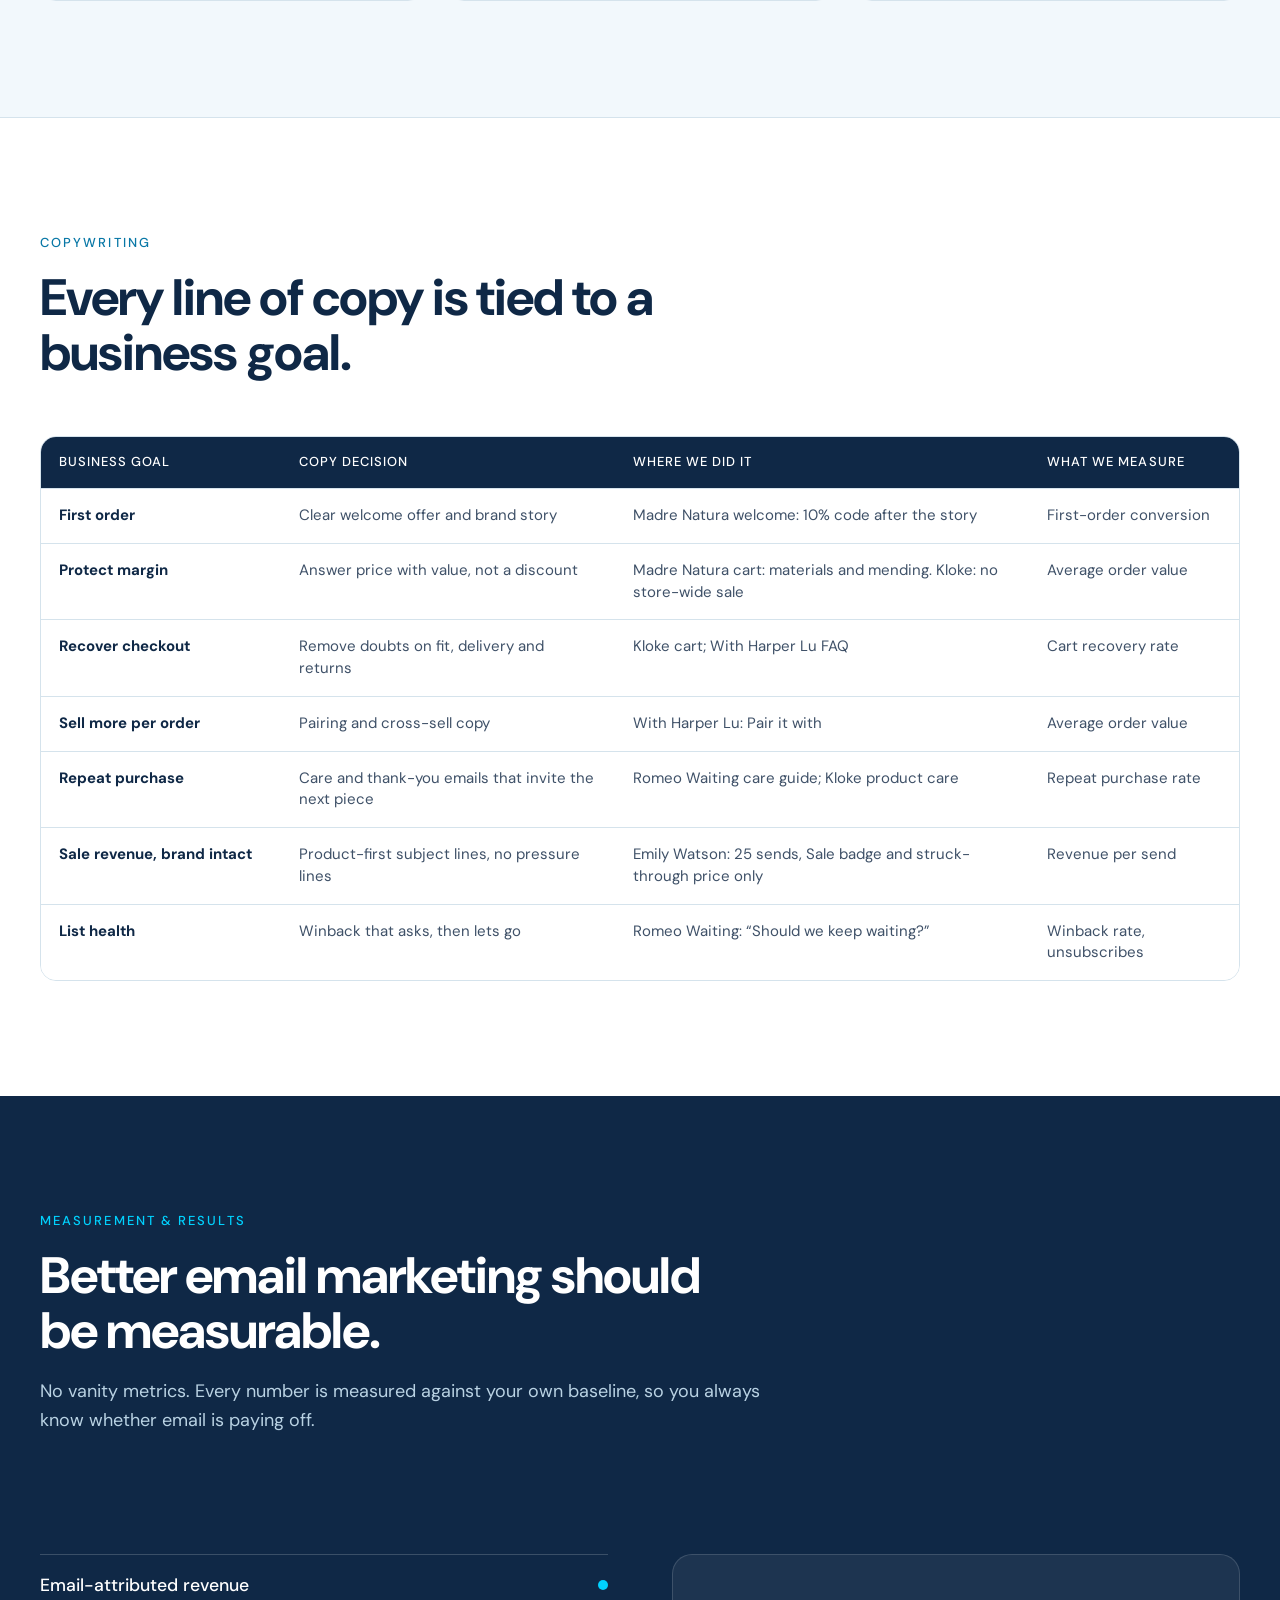
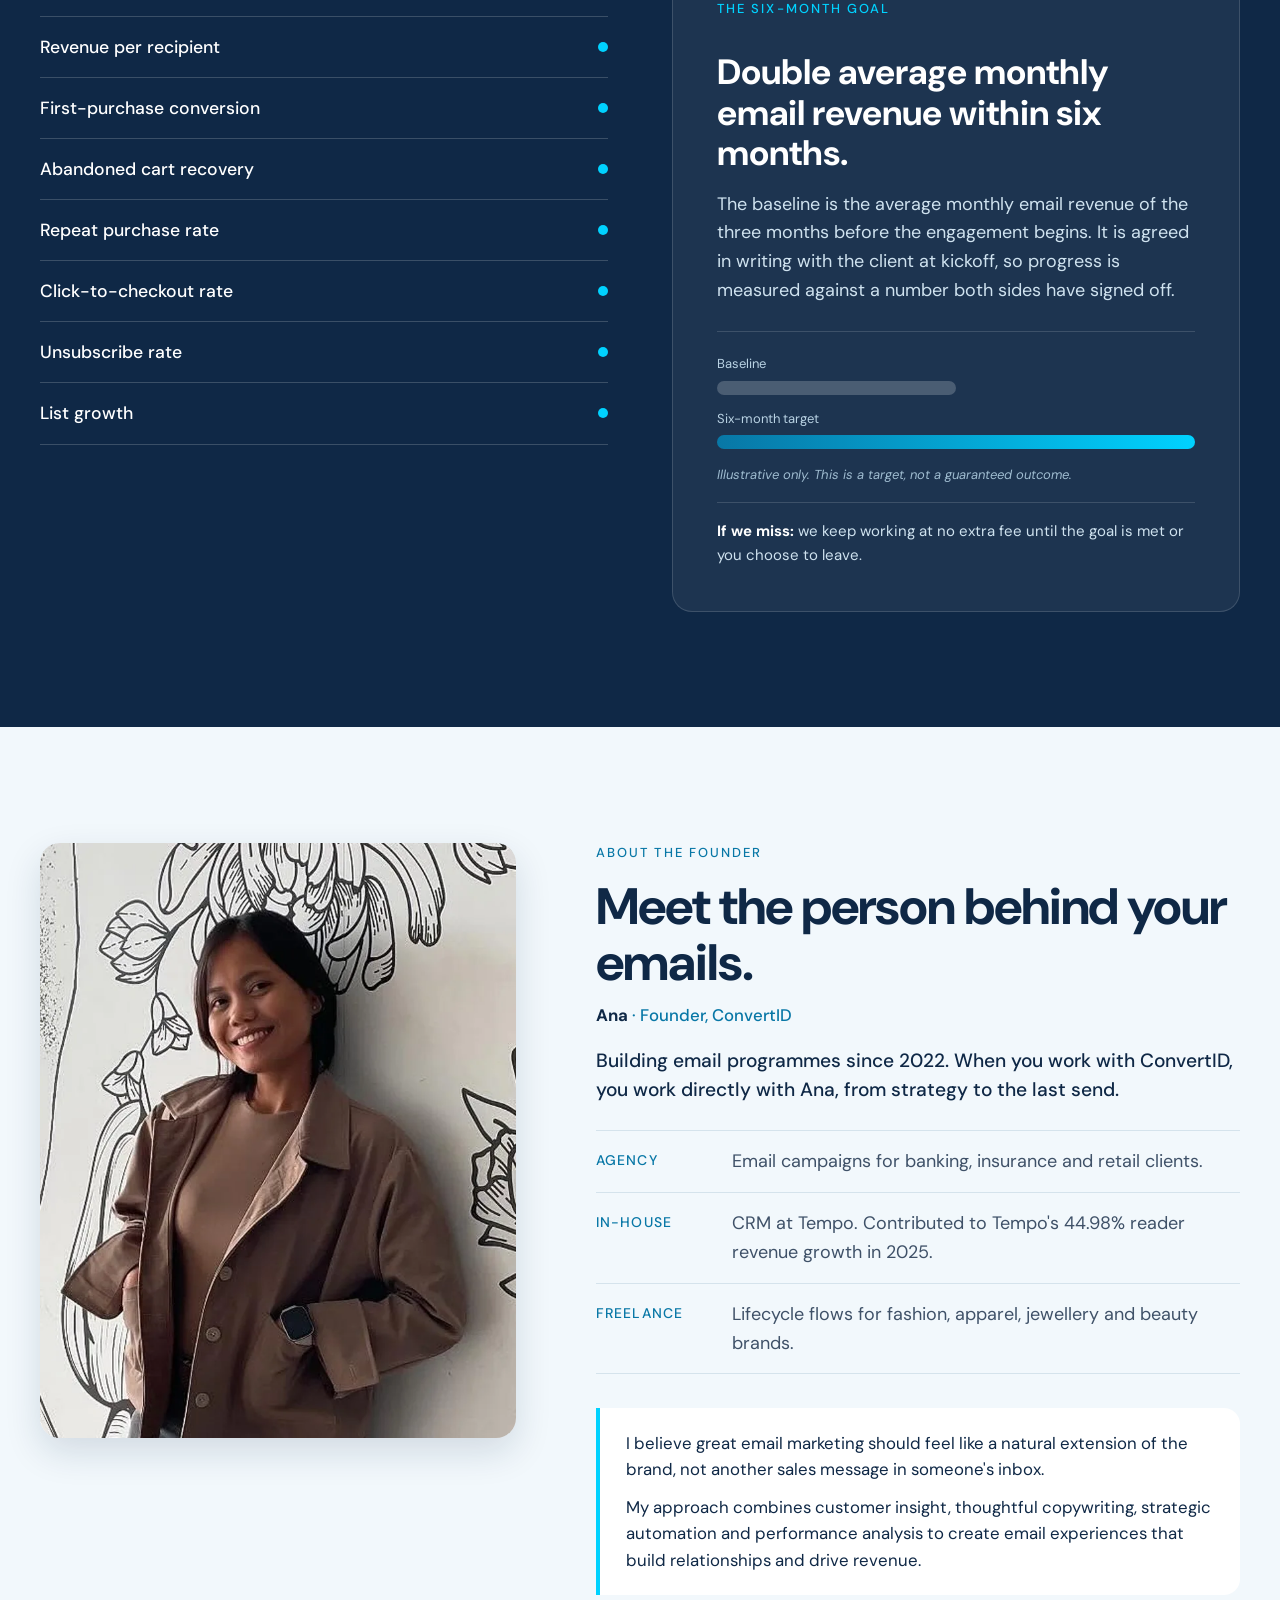
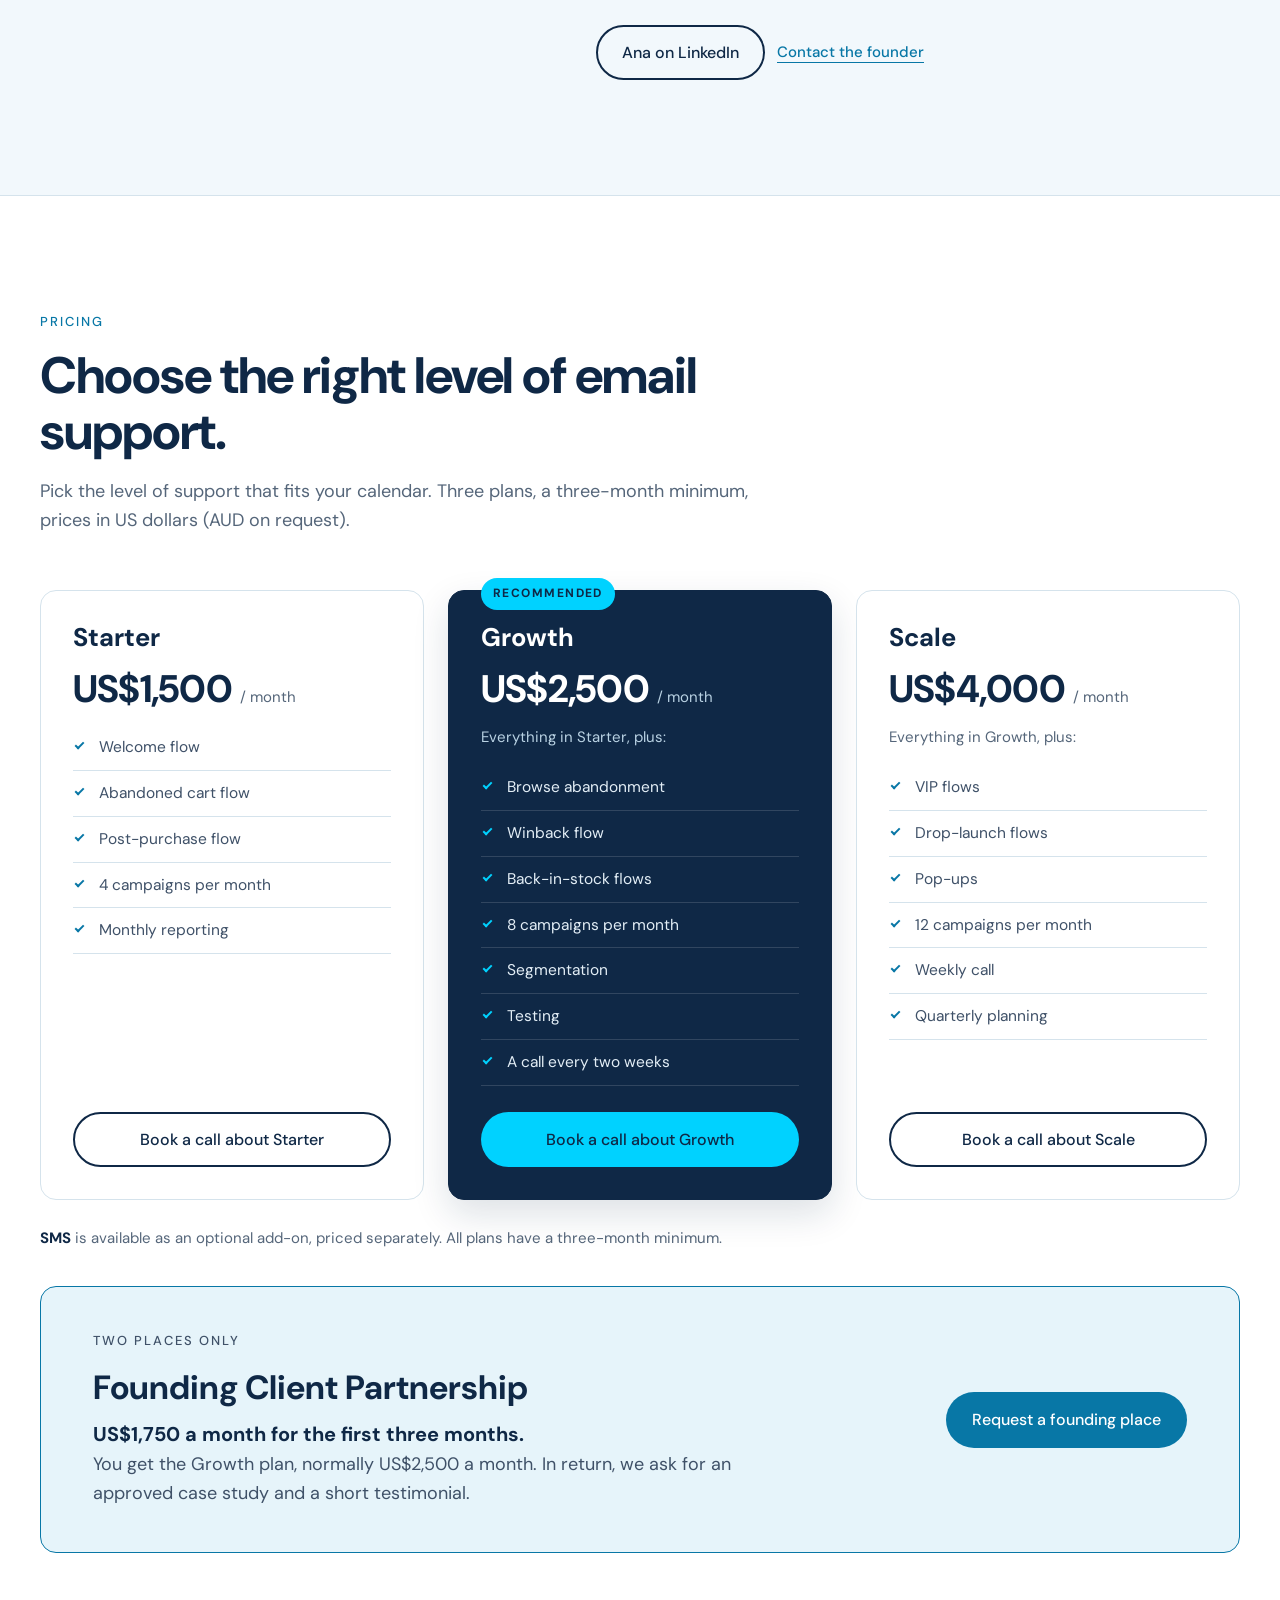
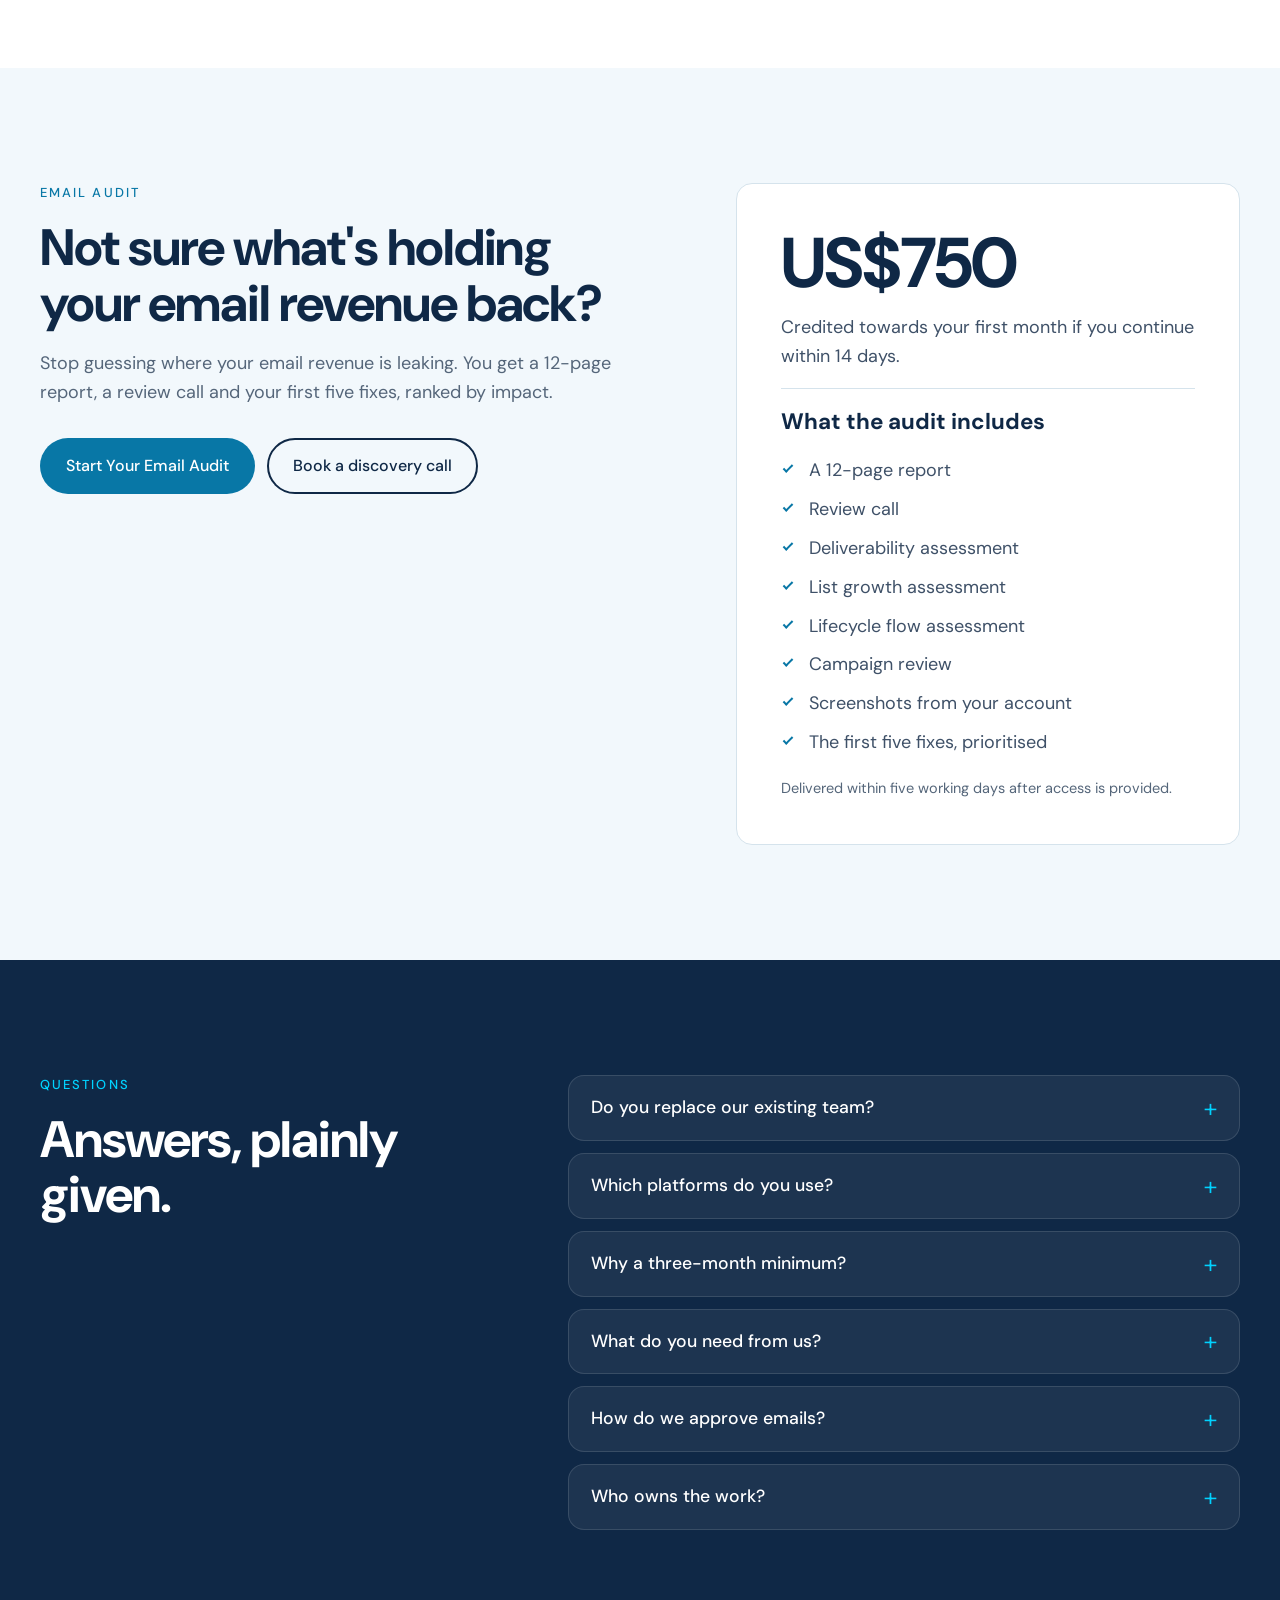
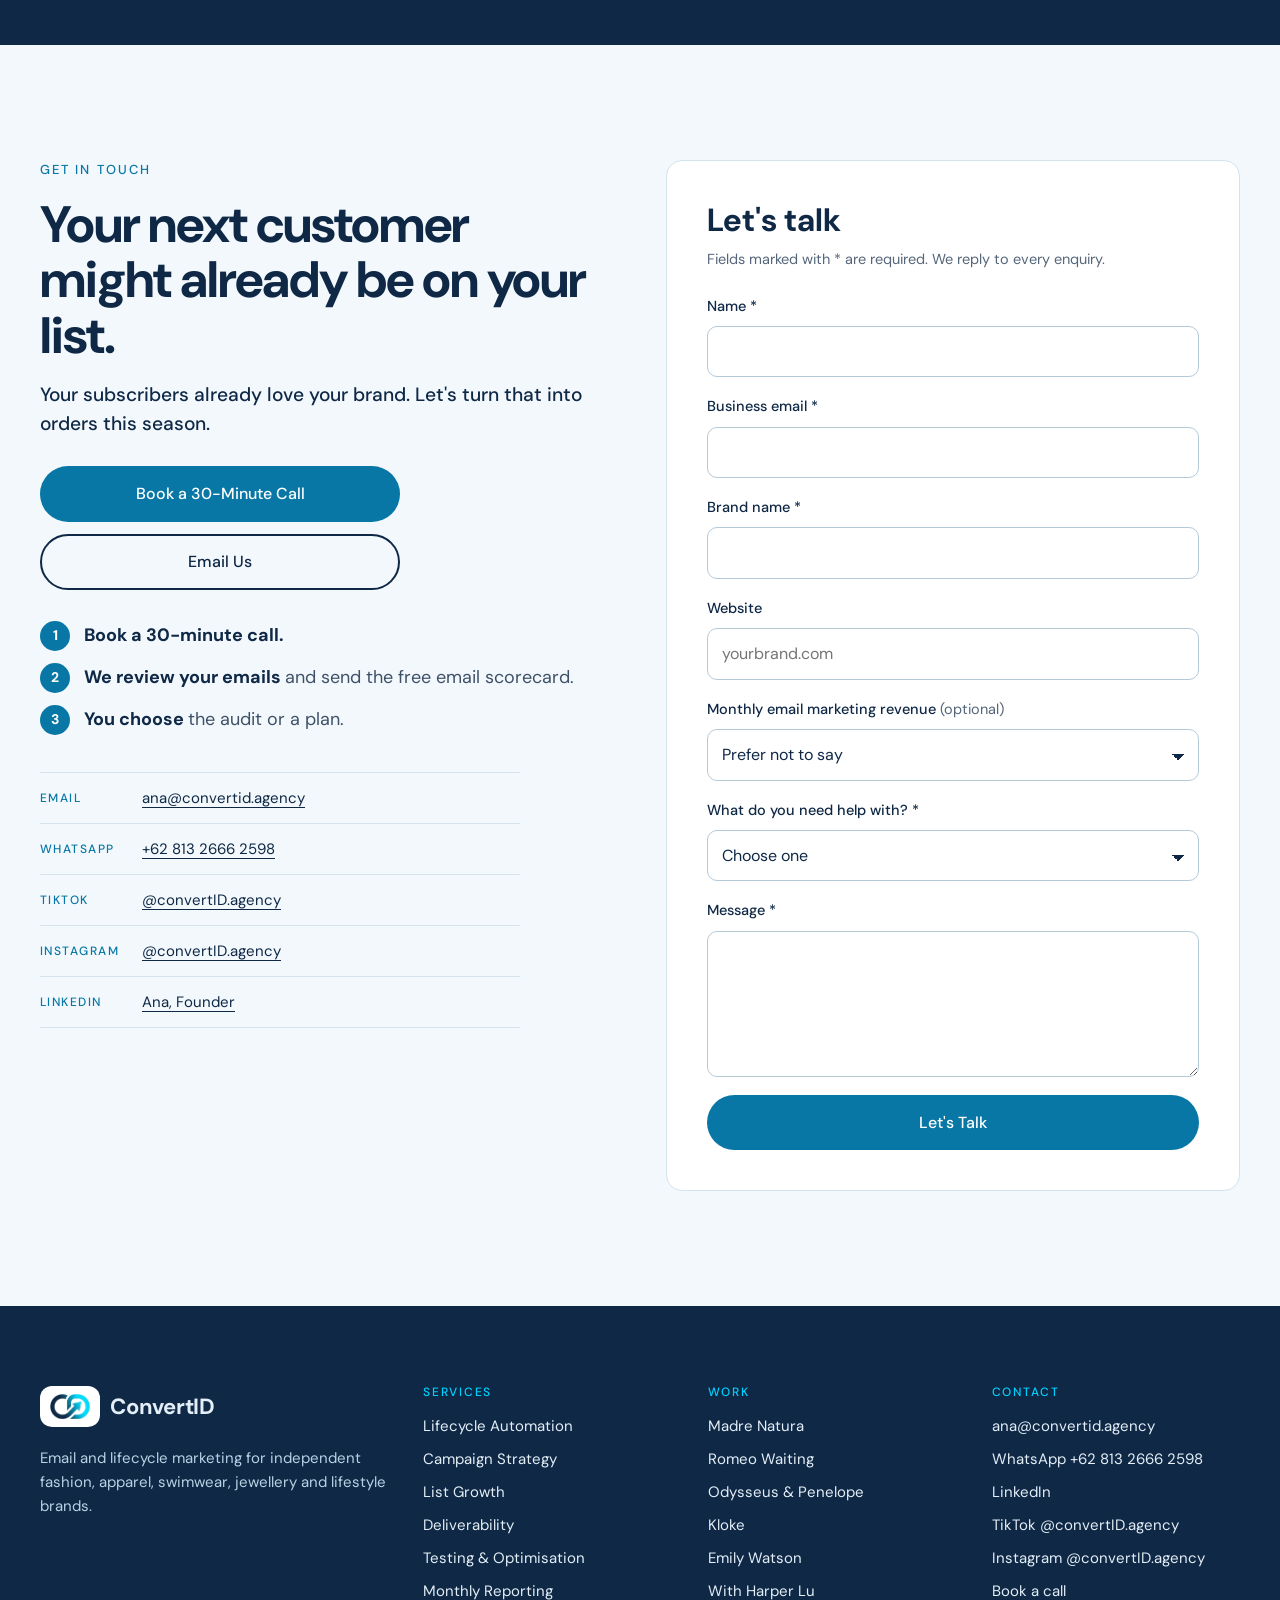
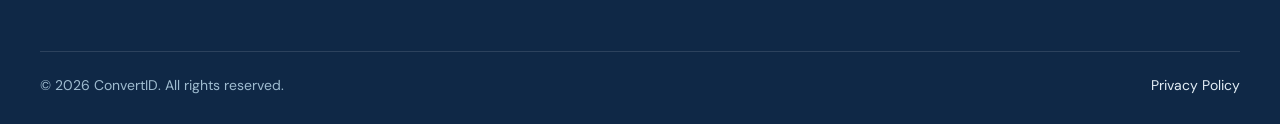
==== commit 7bf7297c: "Show four process steps instead of five Combines Understand and Strategise into one step on both the" ====
--- a/index.html
+++ b/index.html
@@ -219,26 +219,21 @@
     <ol class="steps">
       <li class="step reveal">
         <span class="step-num">1</span>
-        <h3>Understand</h3>
-        <p>Review the brand, store, customer journey and existing email performance.</p>
+        <h3>Understand and strategise</h3>
+        <p>Review the brand, store, customer journey and email performance, then build the lifecycle and campaign roadmap.</p>
       </li>
       <li class="step reveal">
         <span class="step-num">2</span>
-        <h3>Strategise</h3>
-        <p>Identify opportunities and build the lifecycle and campaign roadmap.</p>
-      </li>
-      <li class="step reveal">
-        <span class="step-num">3</span>
         <h3>Create</h3>
         <p>Write copy, design emails and build automation in the client's platform.</p>
       </li>
       <li class="step reveal">
-        <span class="step-num">4</span>
+        <span class="step-num">3</span>
         <h3>Launch</h3>
         <p>Test every email and obtain client approval before sending.</p>
       </li>
       <li class="step reveal">
-        <span class="step-num">5</span>
+        <span class="step-num">4</span>
         <h3>Optimise</h3>
         <p>Review performance, test improvements and report progress monthly.</p>
       </li>
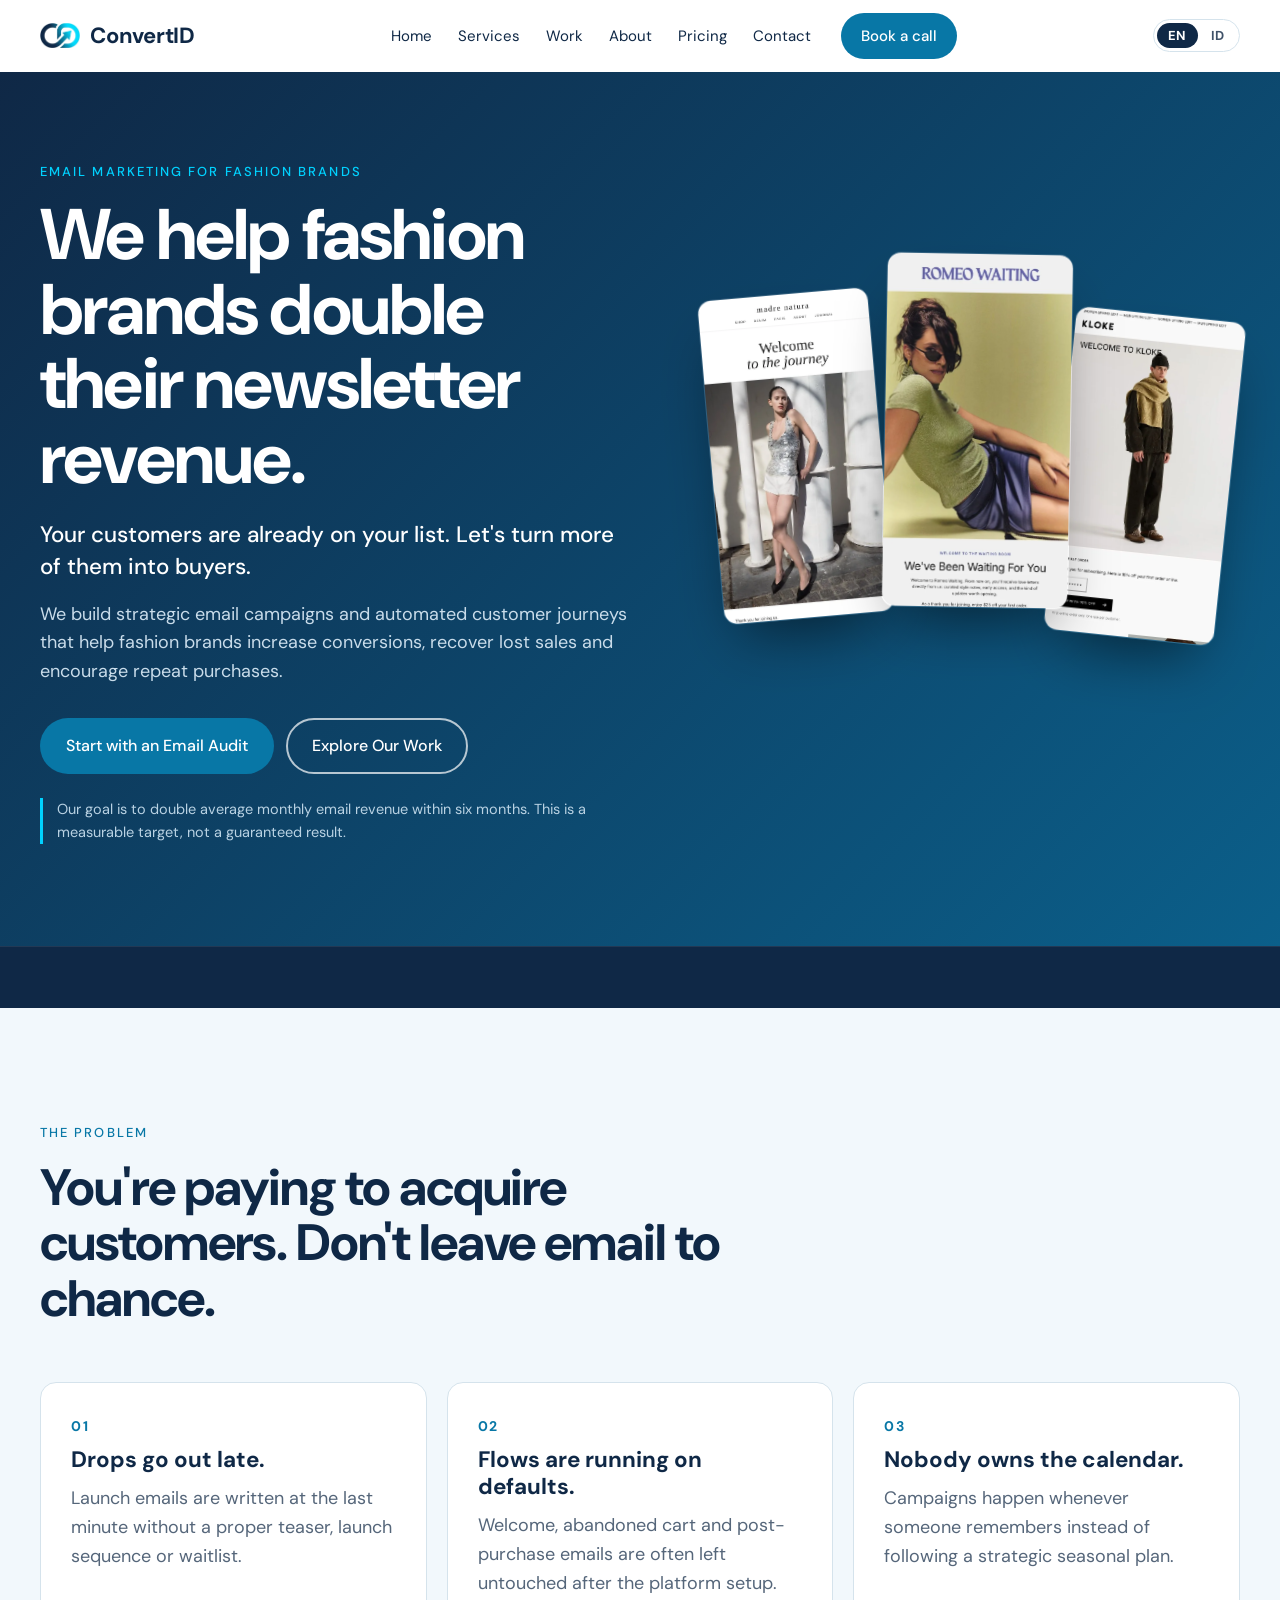
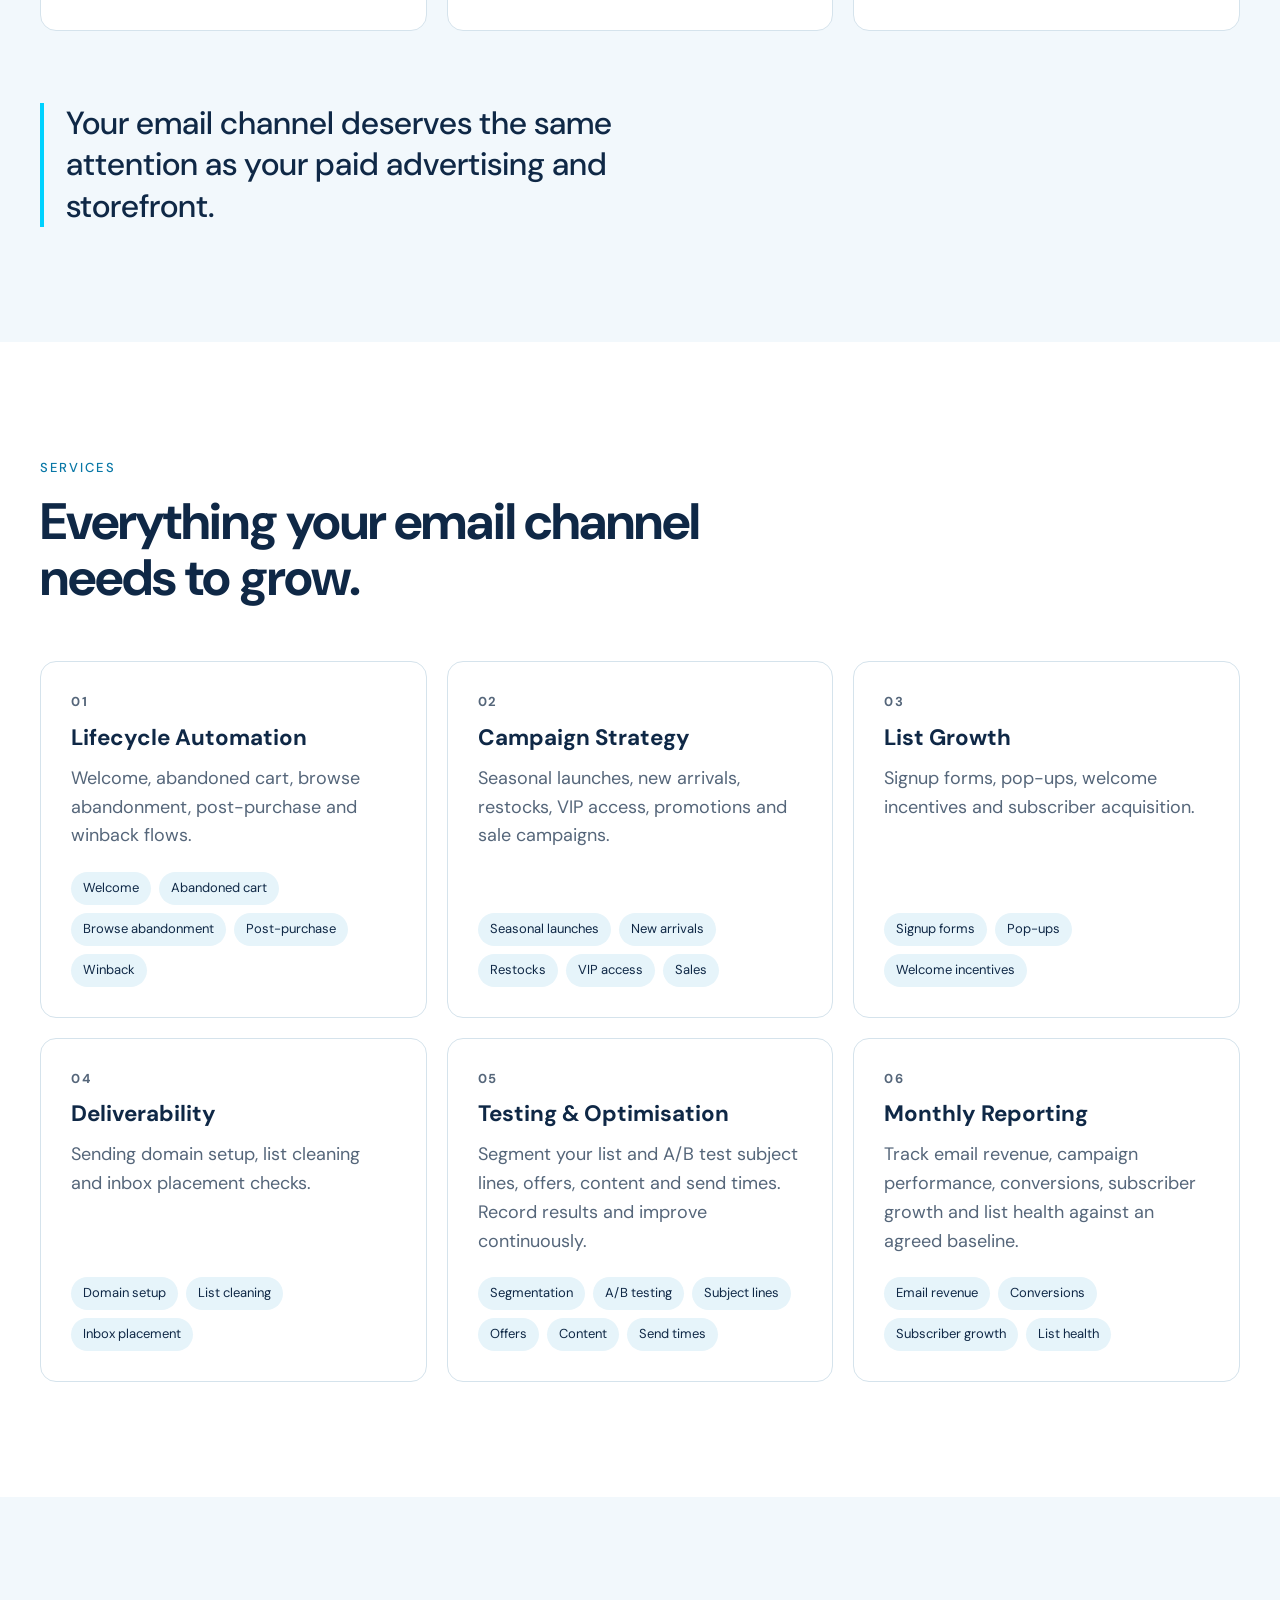
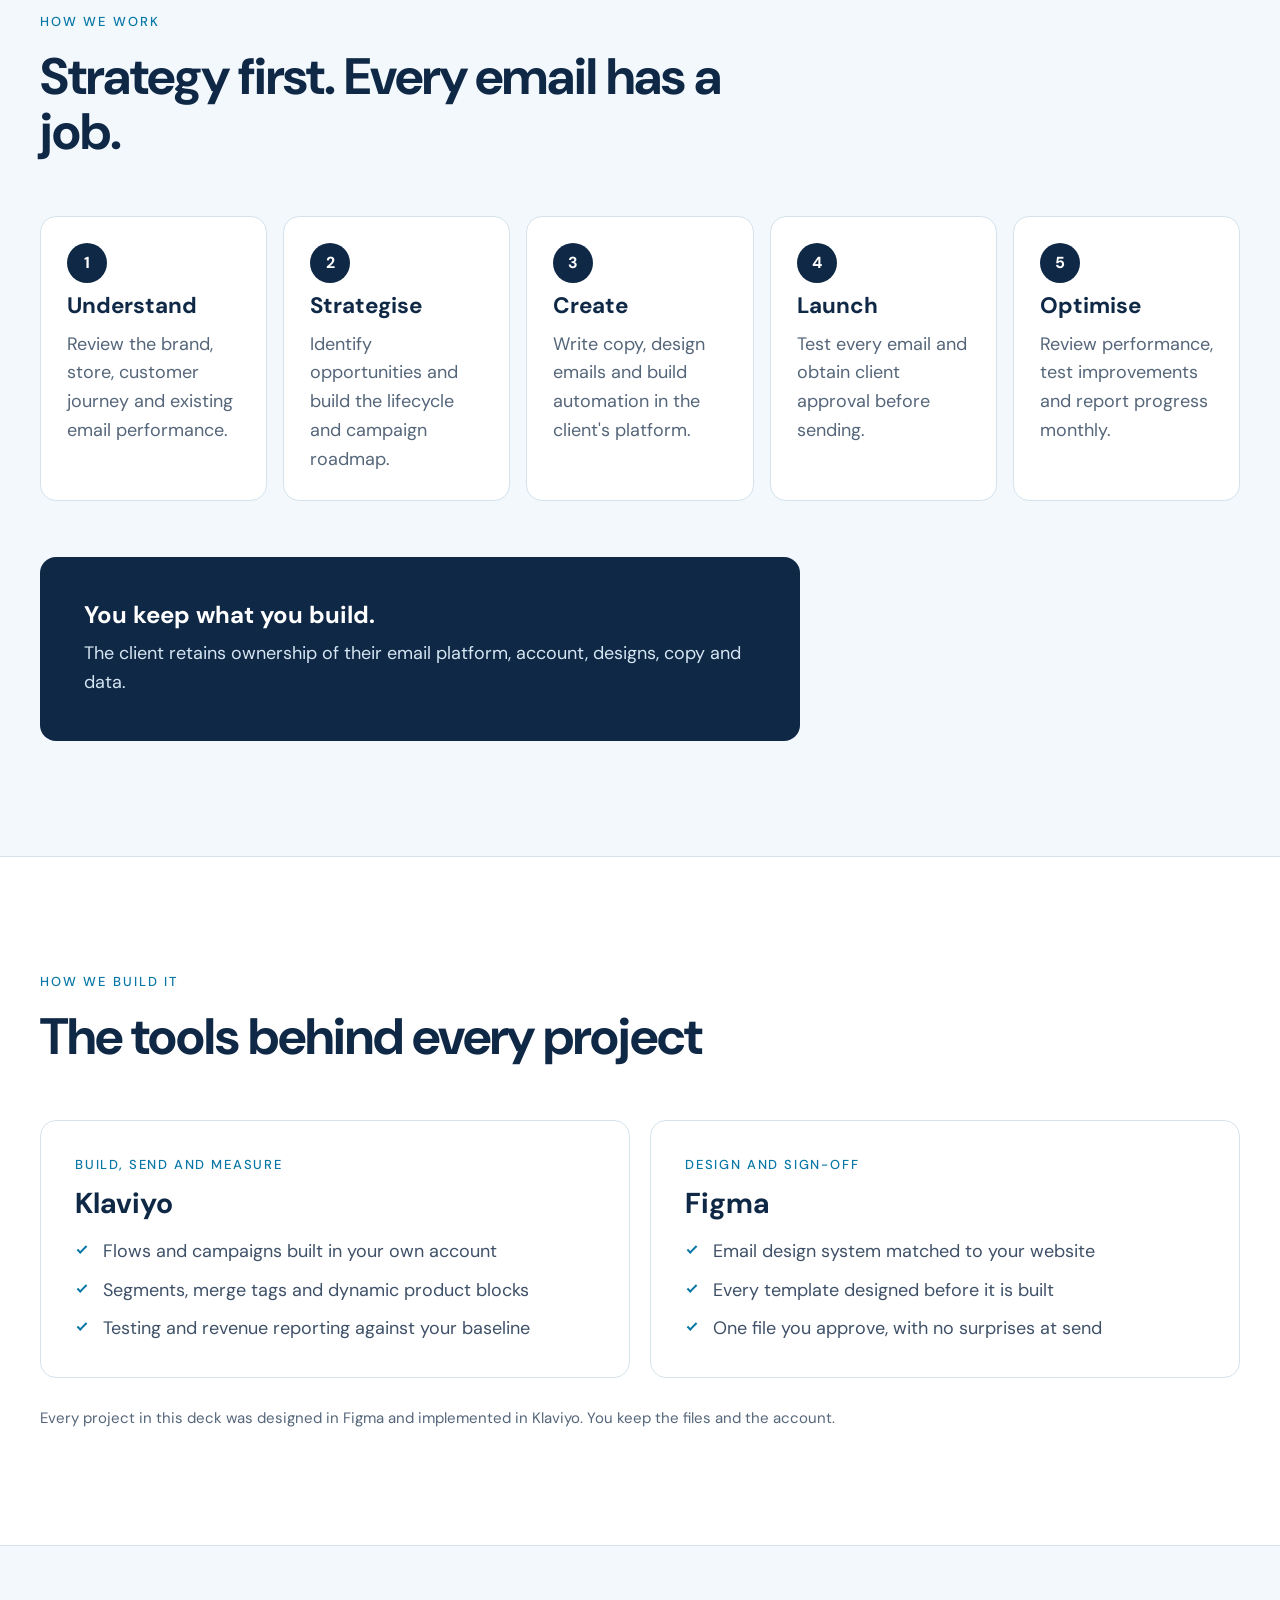
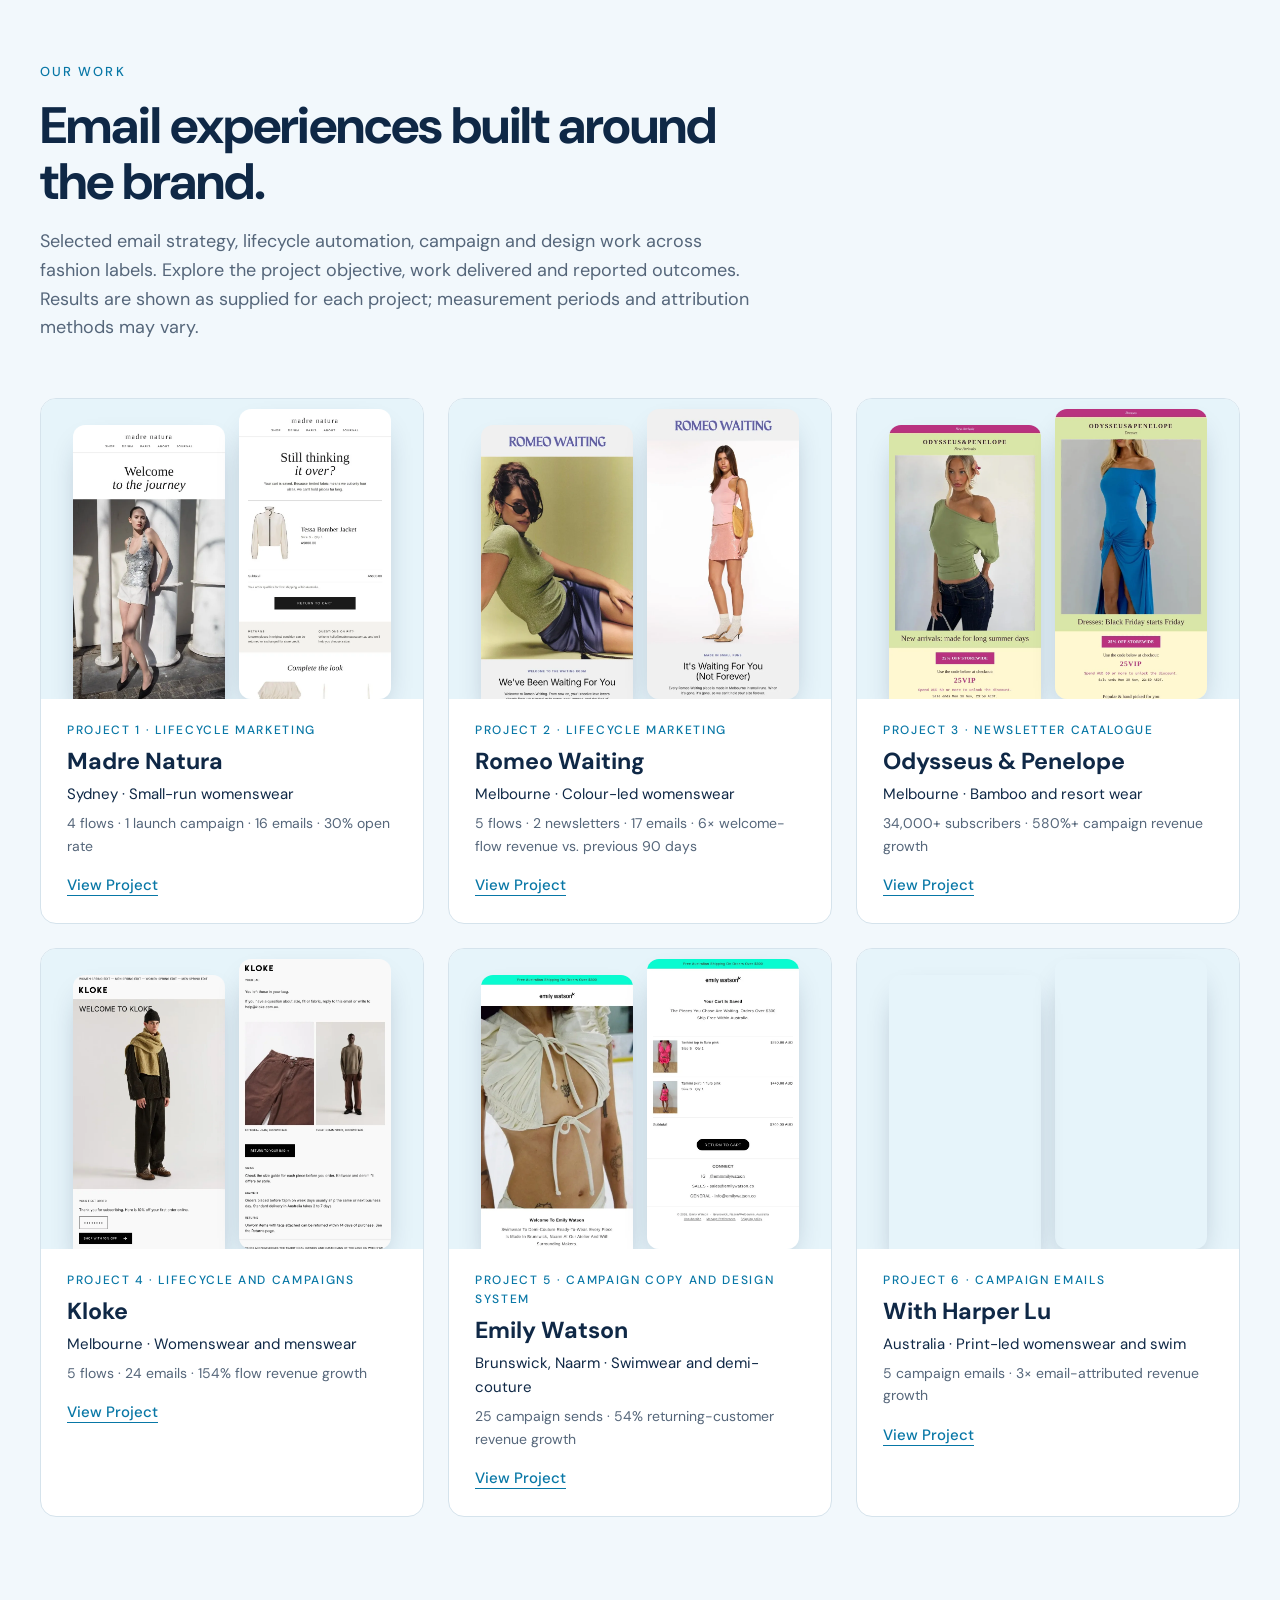
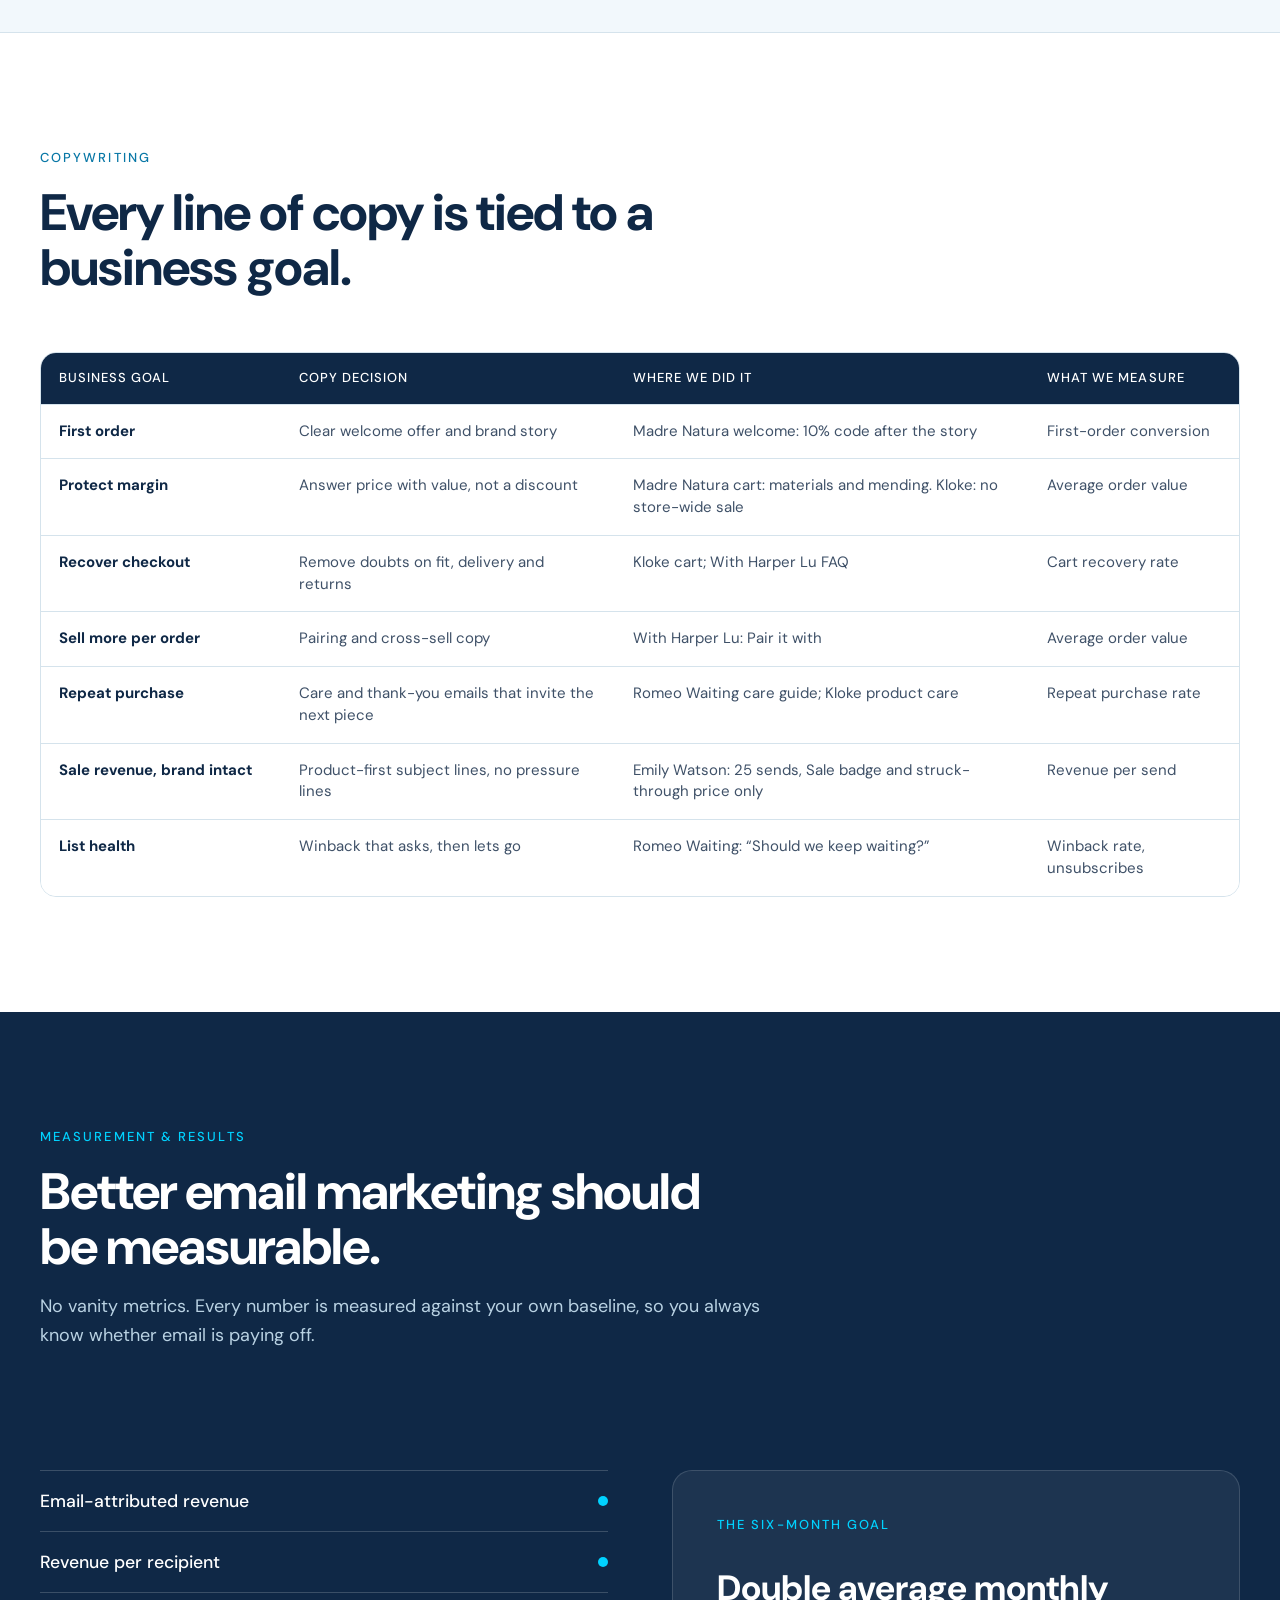
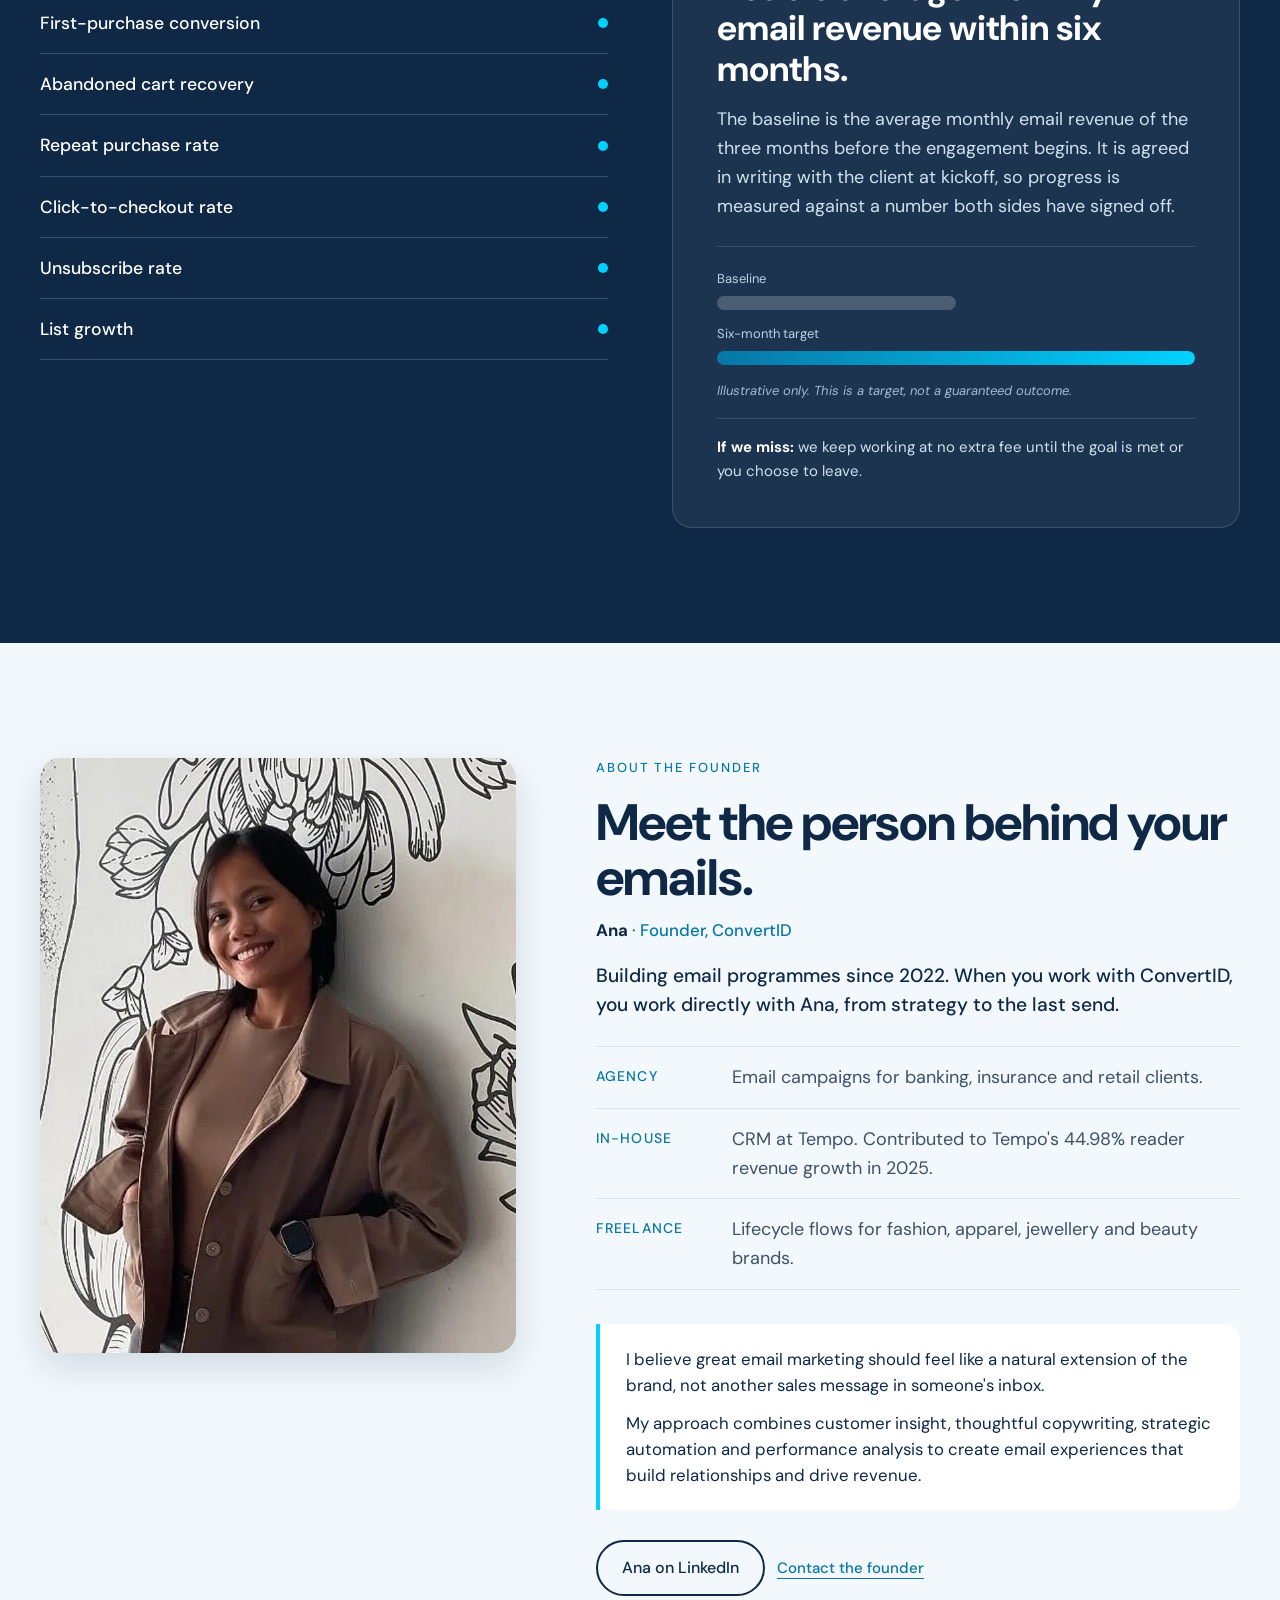
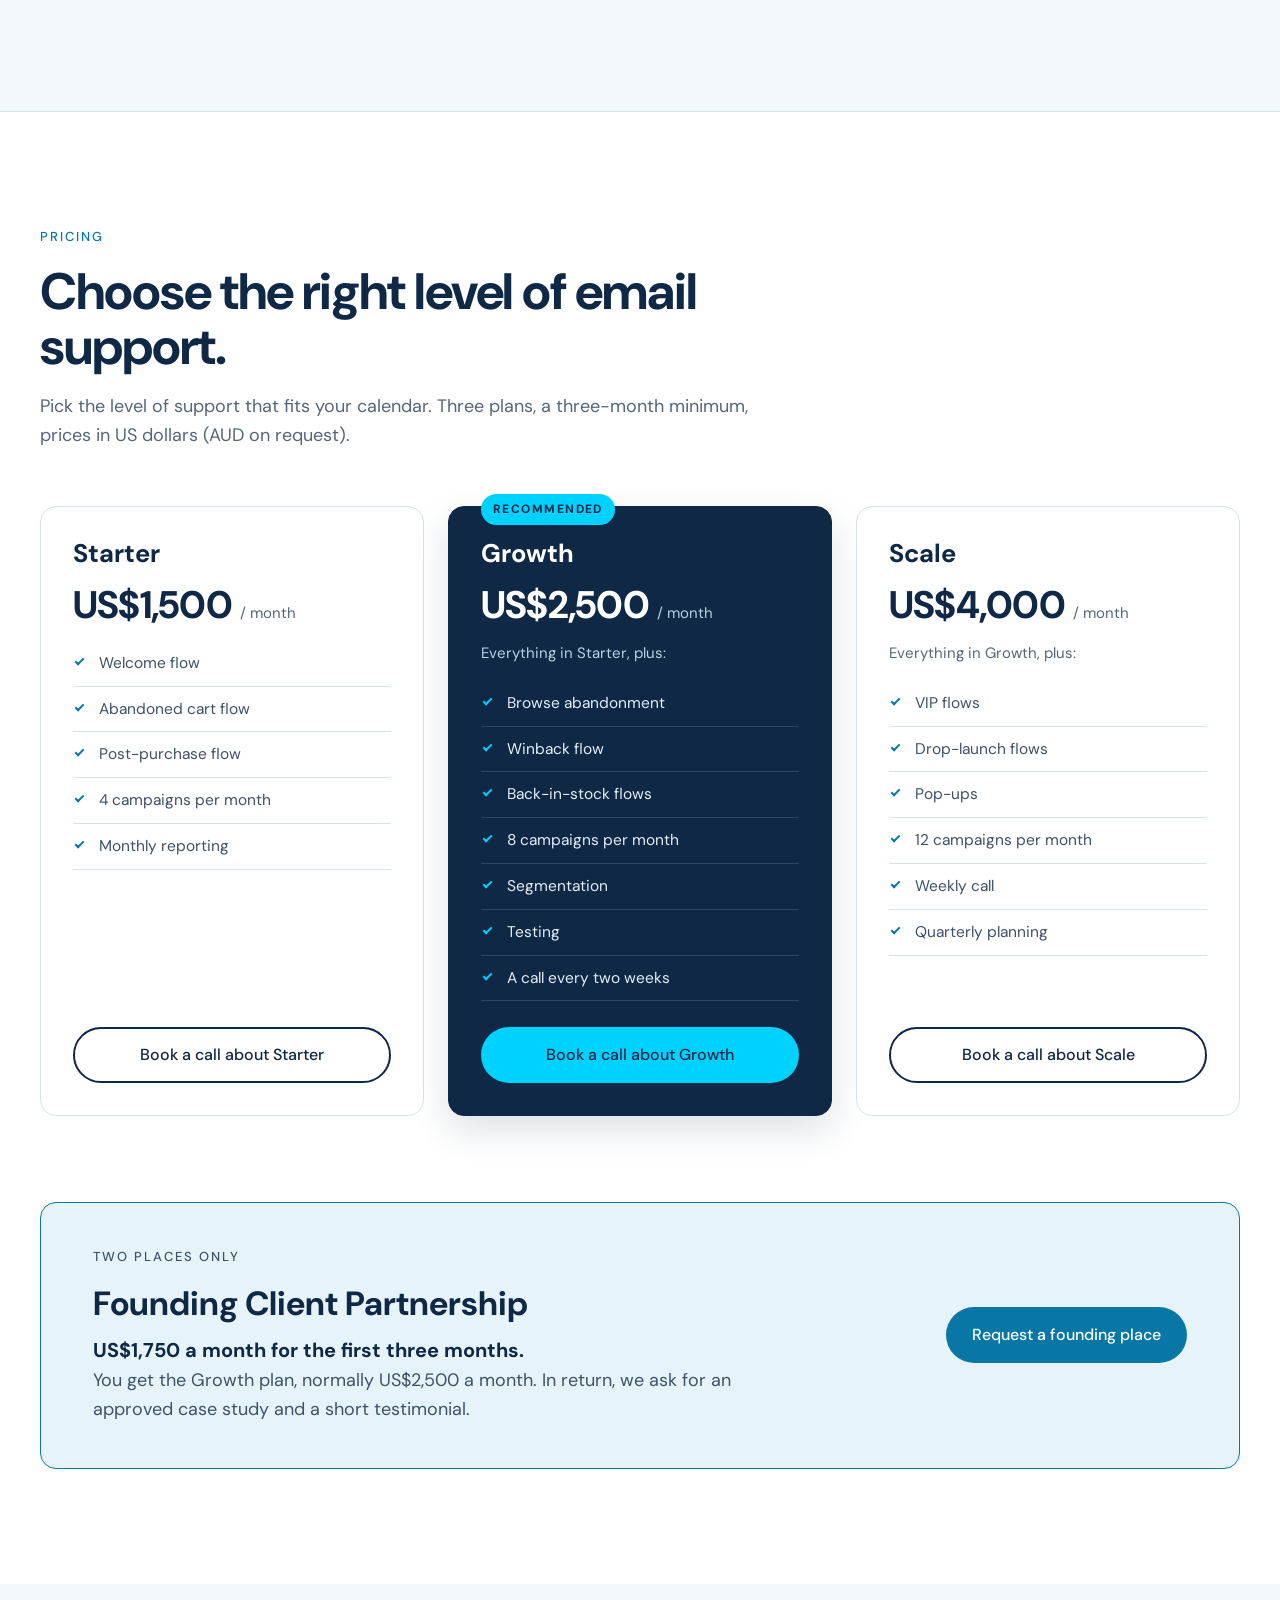
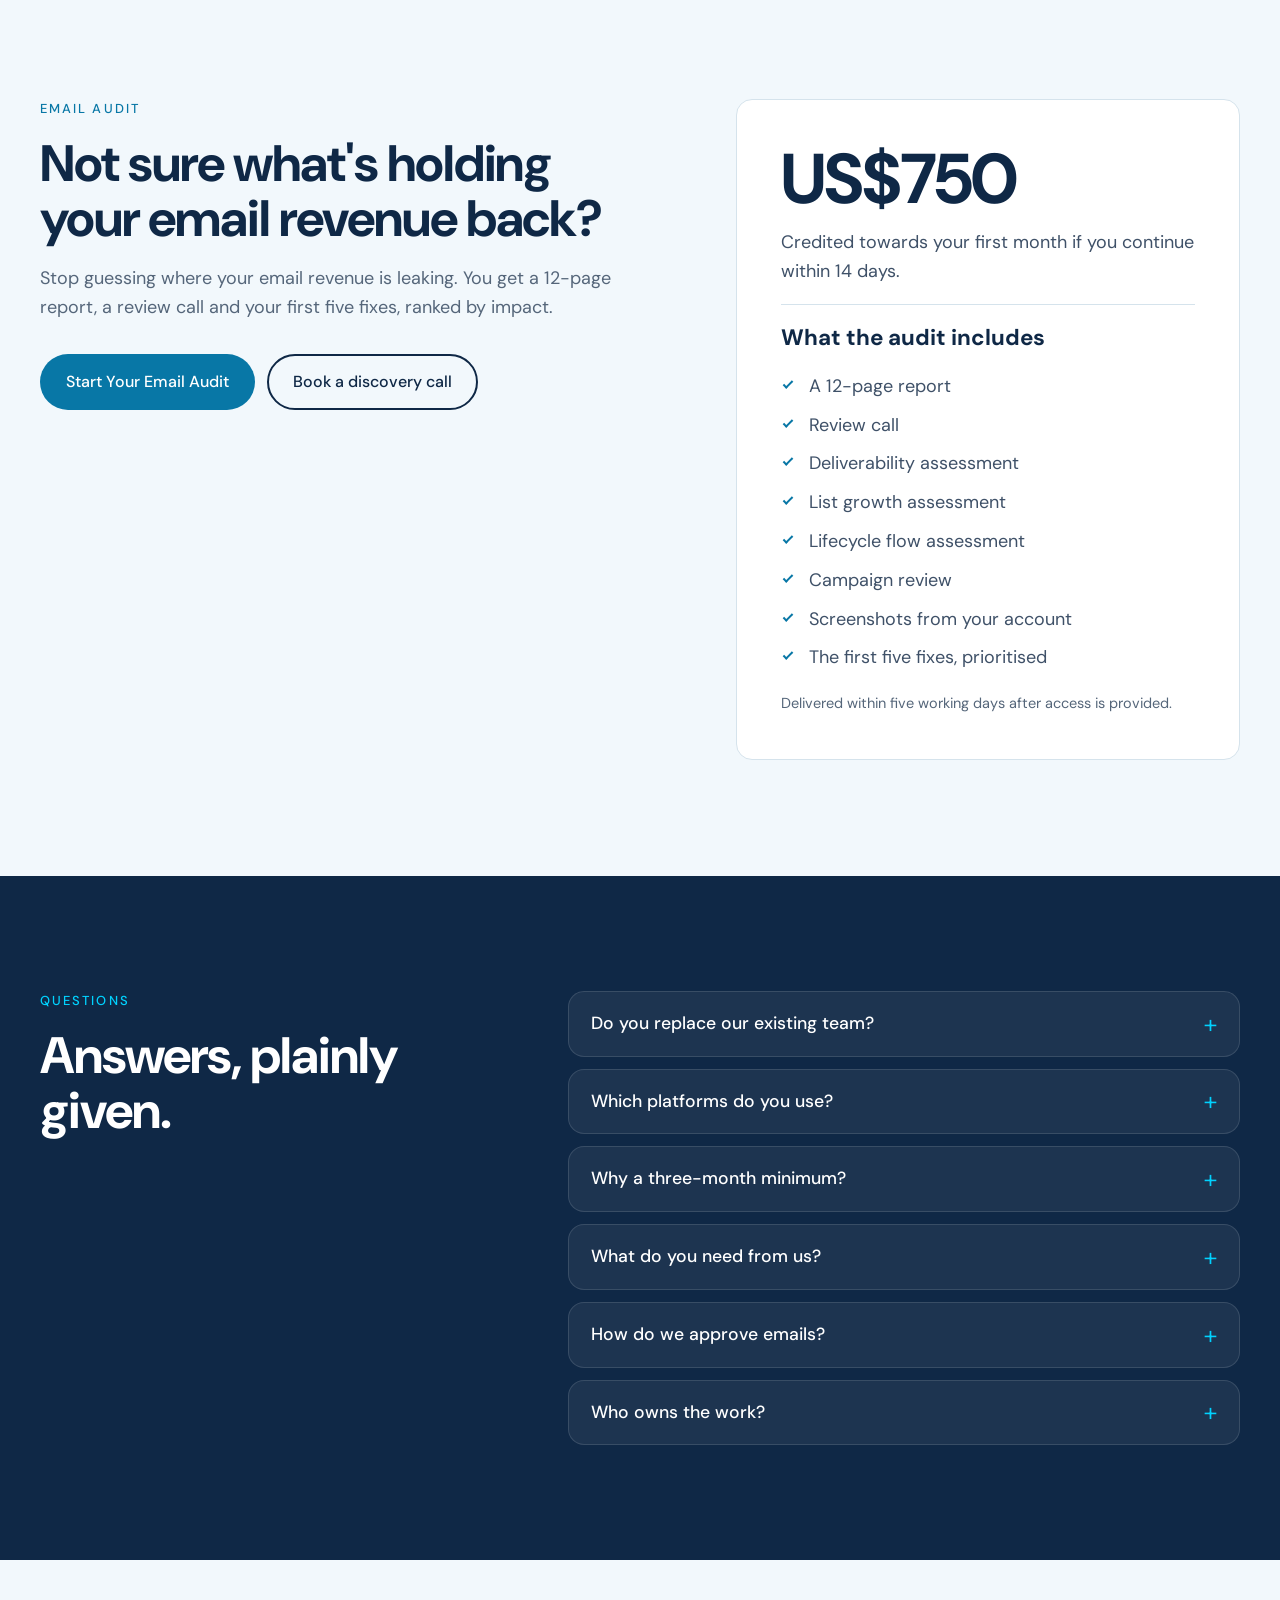
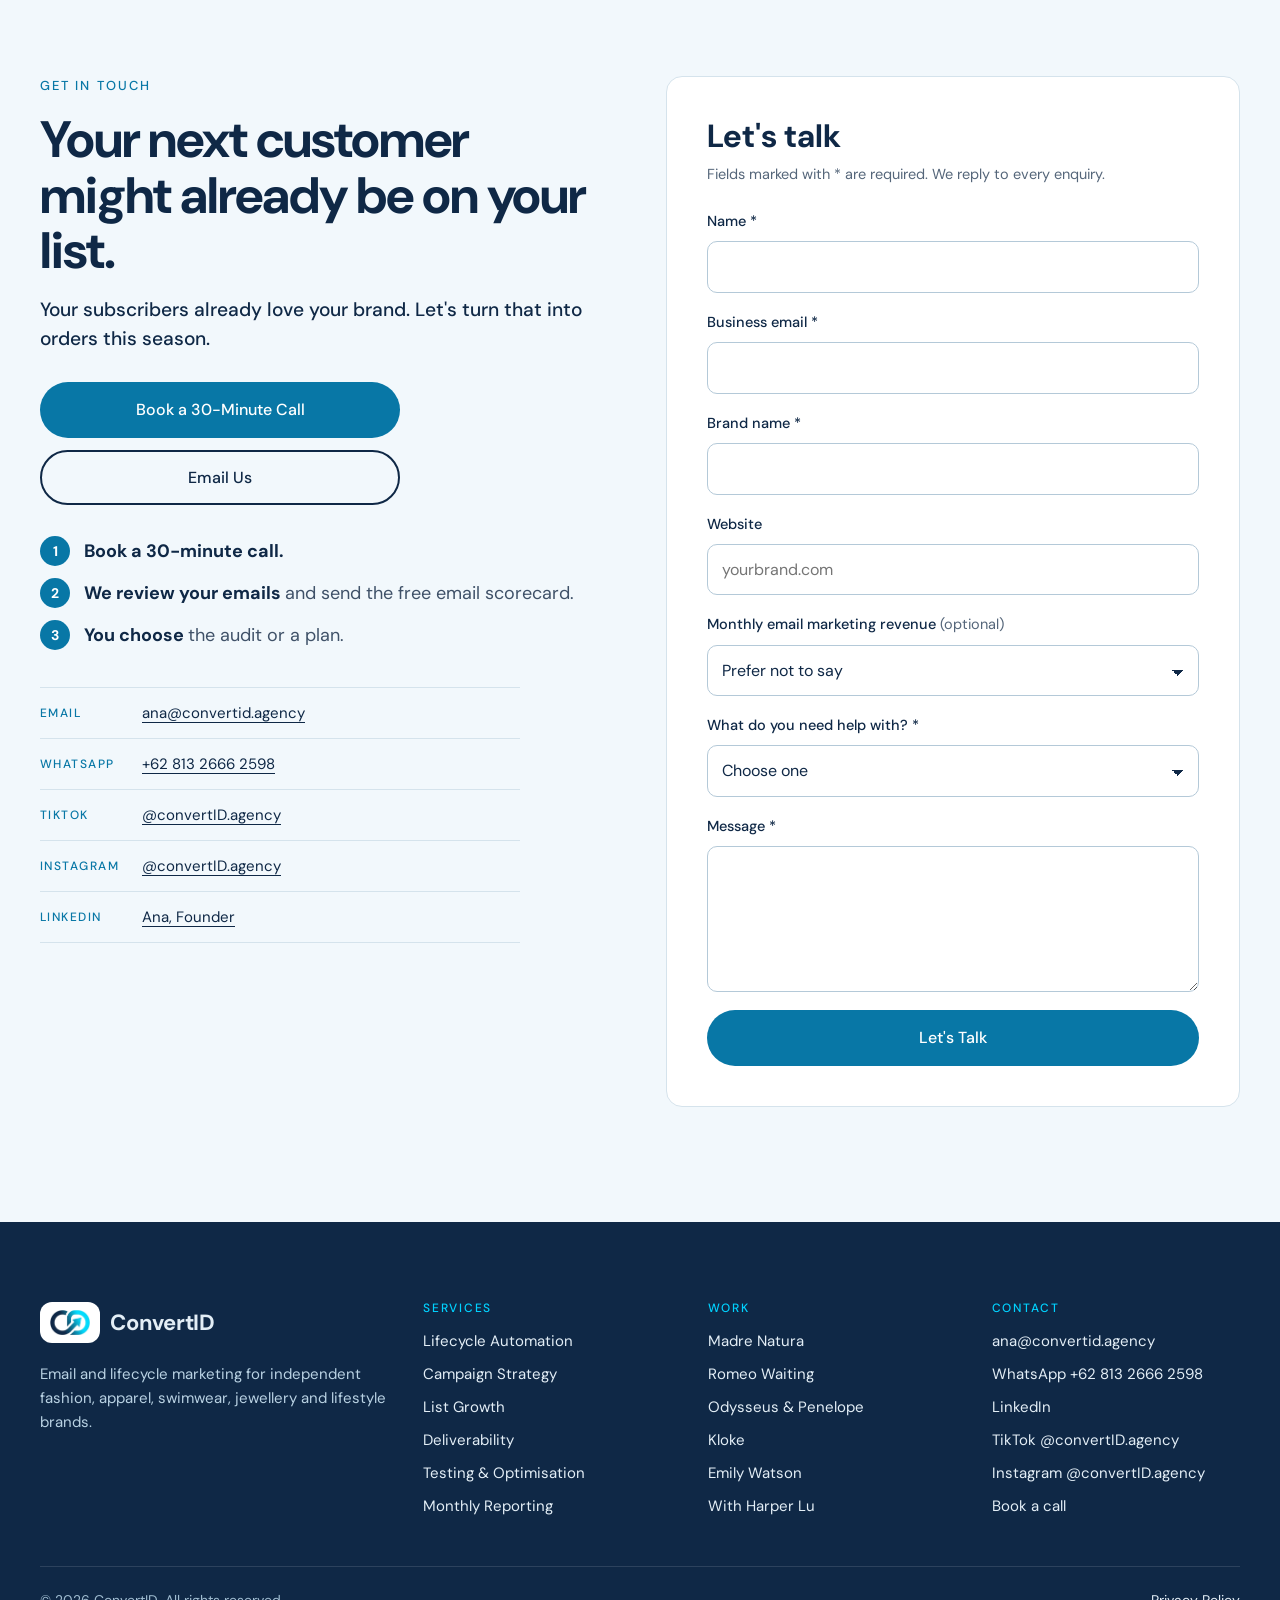
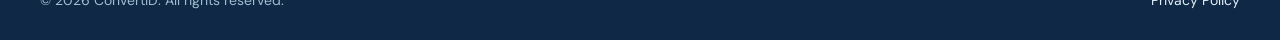
==== commit efd2fd3a: "Revert "Show four process steps instead of five (#11)" This reverts commit 7daaa500d1f29e0af4f16326f" ====
--- a/index.html
+++ b/index.html
@@ -219,21 +219,26 @@
     <ol class="steps">
       <li class="step reveal">
         <span class="step-num">1</span>
-        <h3>Understand and strategise</h3>
-        <p>Review the brand, store, customer journey and email performance, then build the lifecycle and campaign roadmap.</p>
+        <h3>Understand</h3>
+        <p>Review the brand, store, customer journey and existing email performance.</p>
       </li>
       <li class="step reveal">
         <span class="step-num">2</span>
+        <h3>Strategise</h3>
+        <p>Identify opportunities and build the lifecycle and campaign roadmap.</p>
+      </li>
+      <li class="step reveal">
+        <span class="step-num">3</span>
         <h3>Create</h3>
         <p>Write copy, design emails and build automation in the client's platform.</p>
       </li>
       <li class="step reveal">
-        <span class="step-num">3</span>
+        <span class="step-num">4</span>
         <h3>Launch</h3>
         <p>Test every email and obtain client approval before sending.</p>
       </li>
       <li class="step reveal">
-        <span class="step-num">4</span>
+        <span class="step-num">5</span>
         <h3>Optimise</h3>
         <p>Review performance, test improvements and report progress monthly.</p>
       </li>
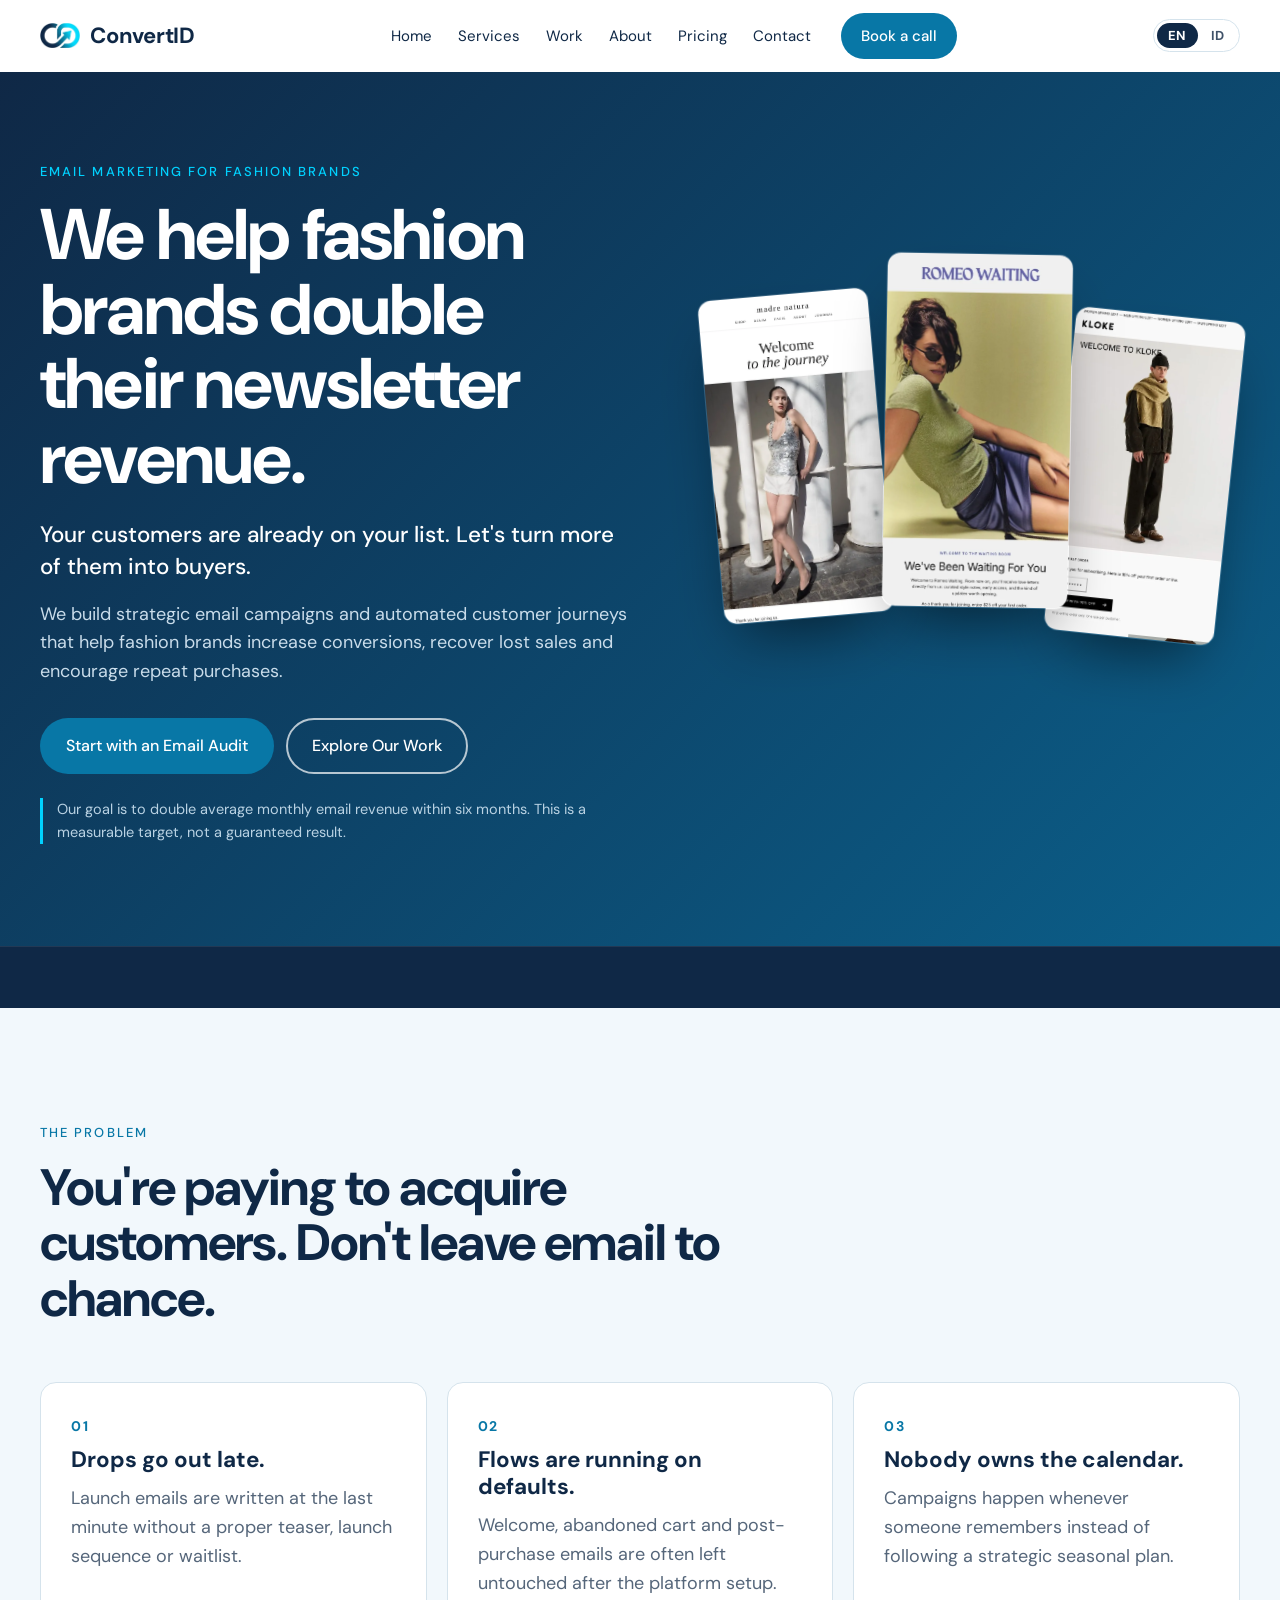
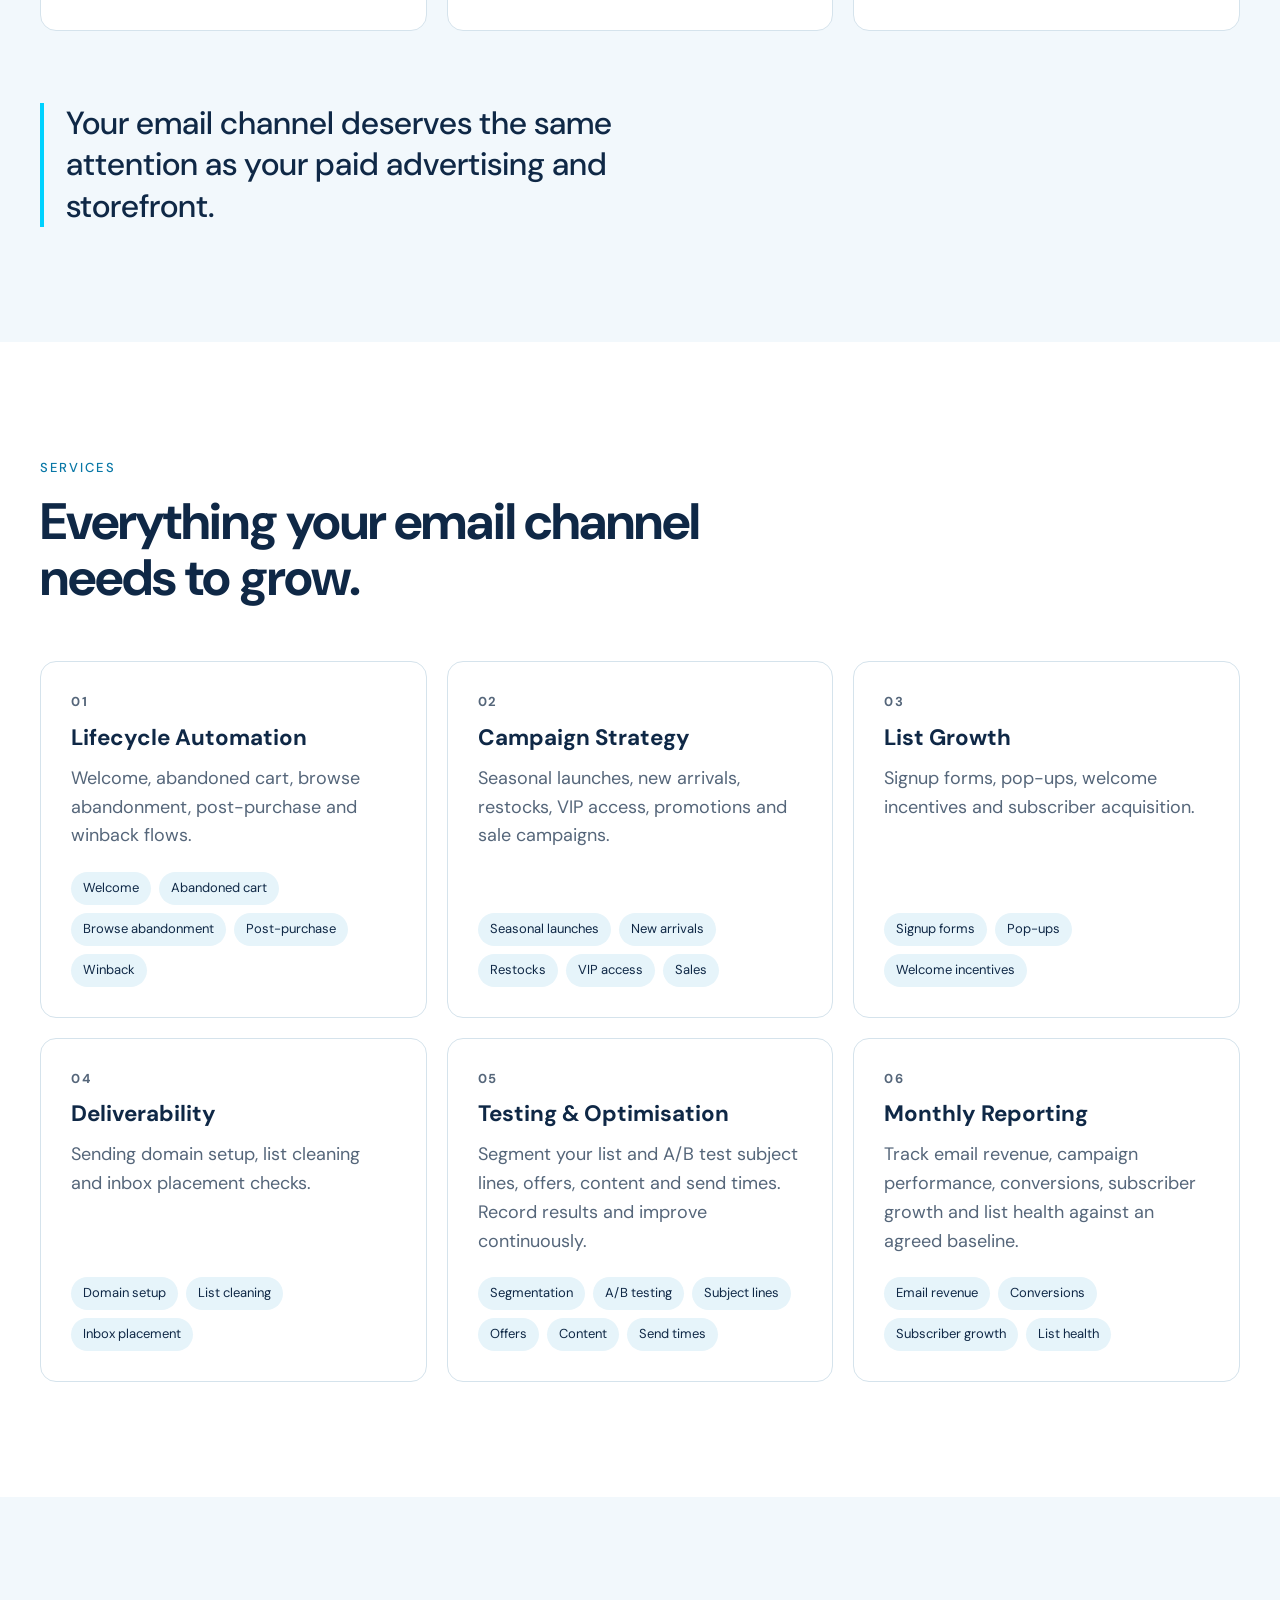
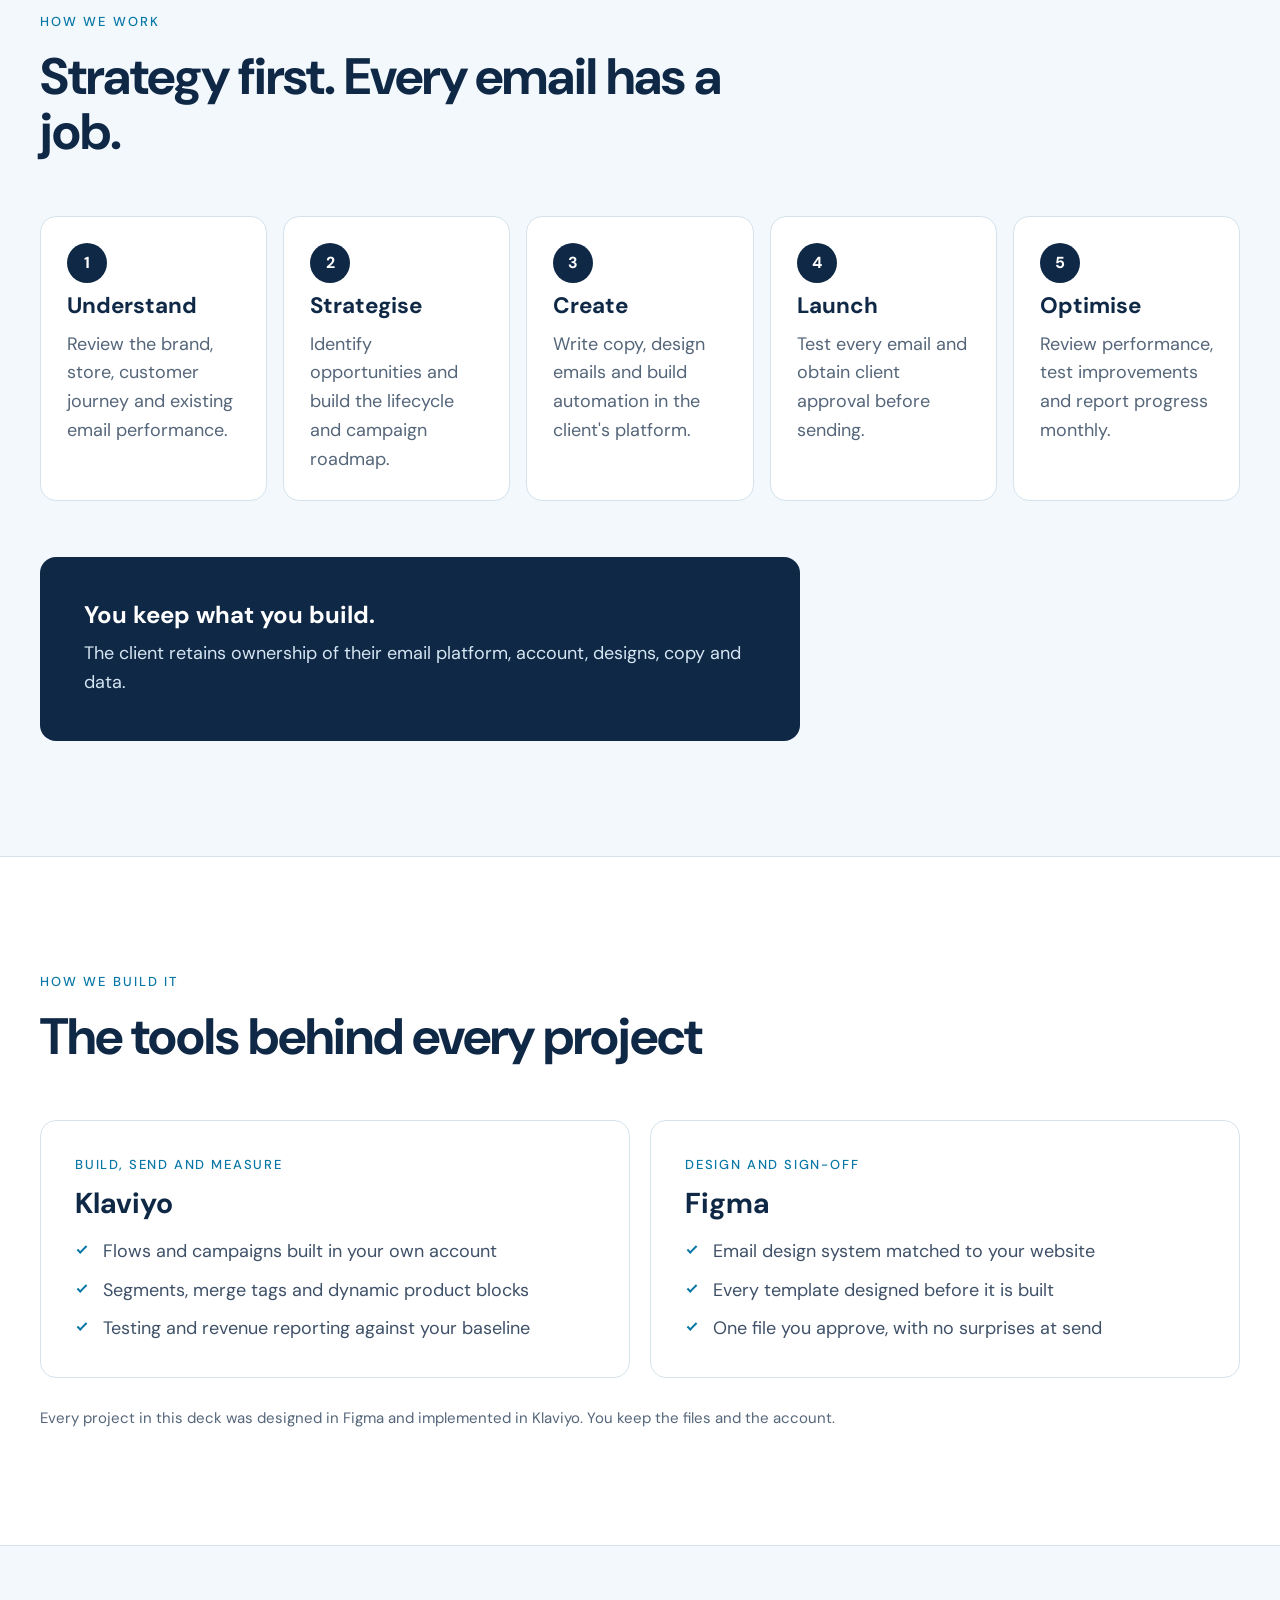
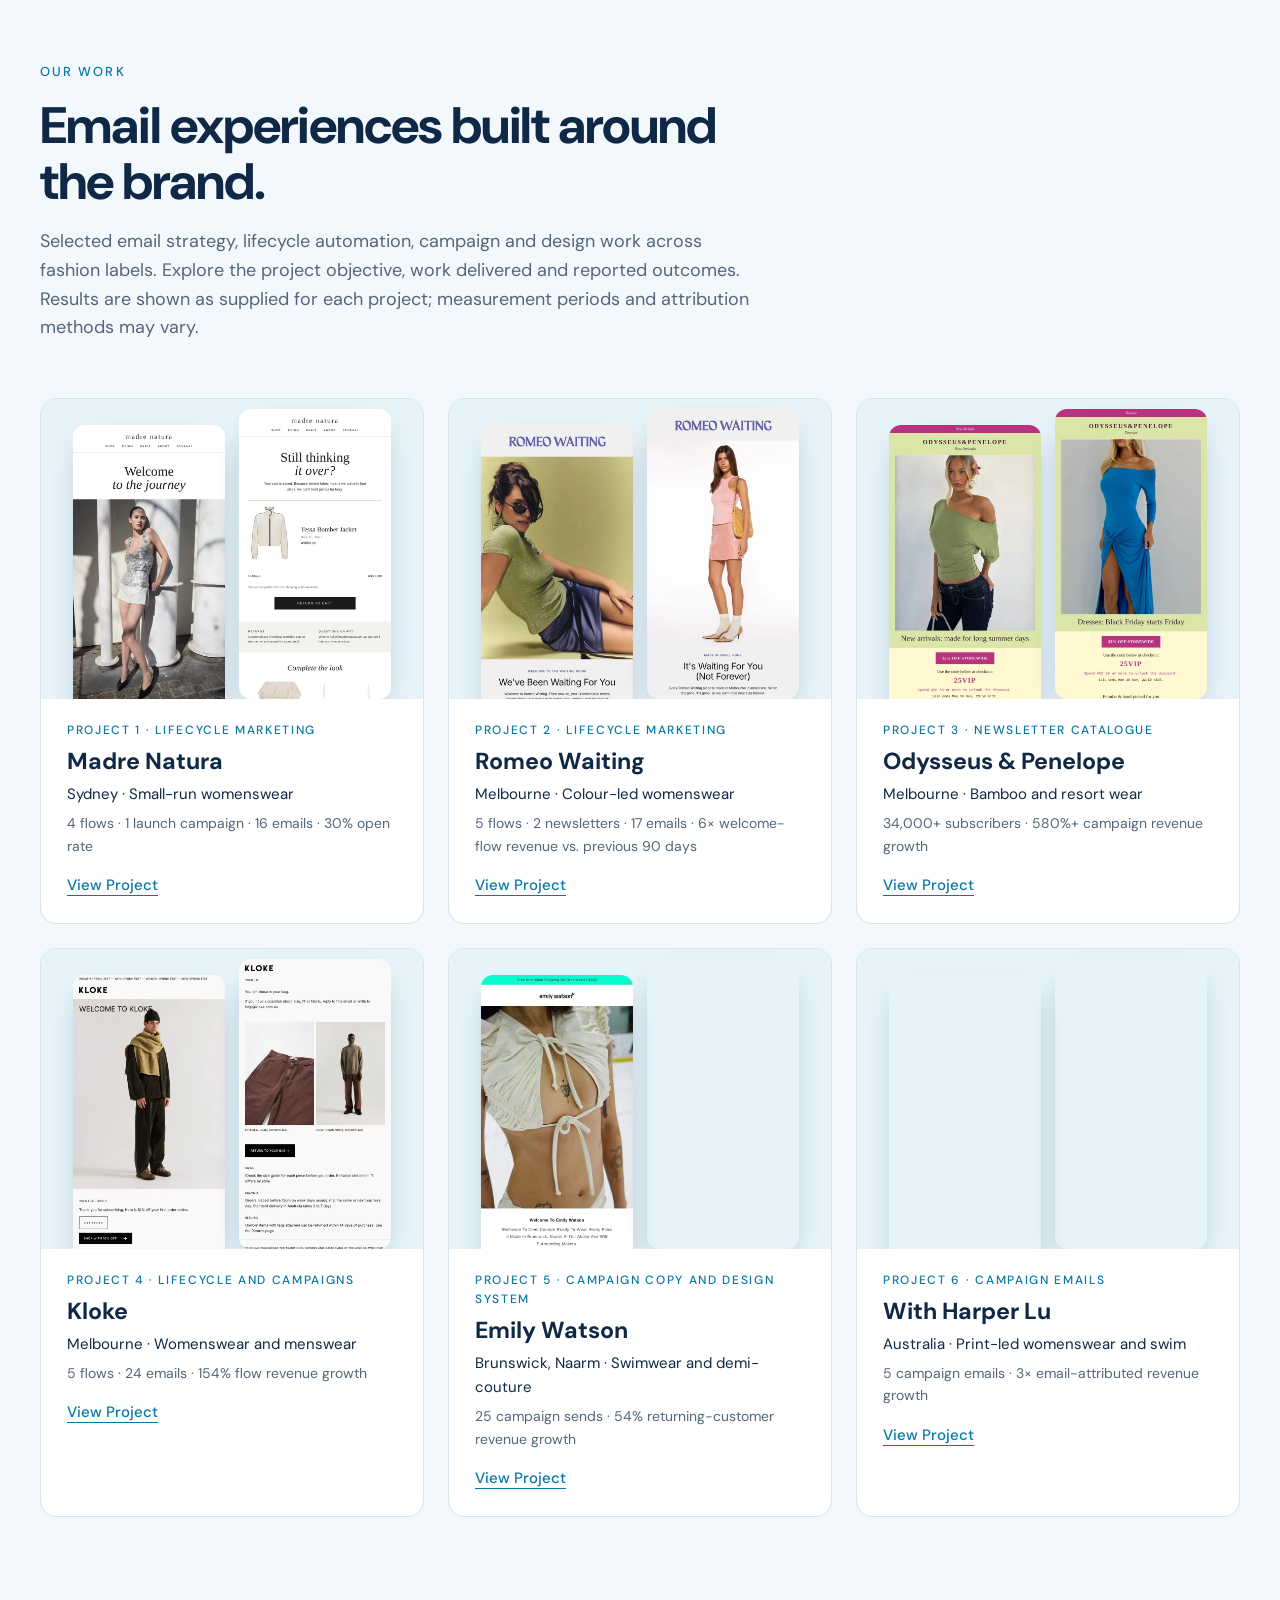
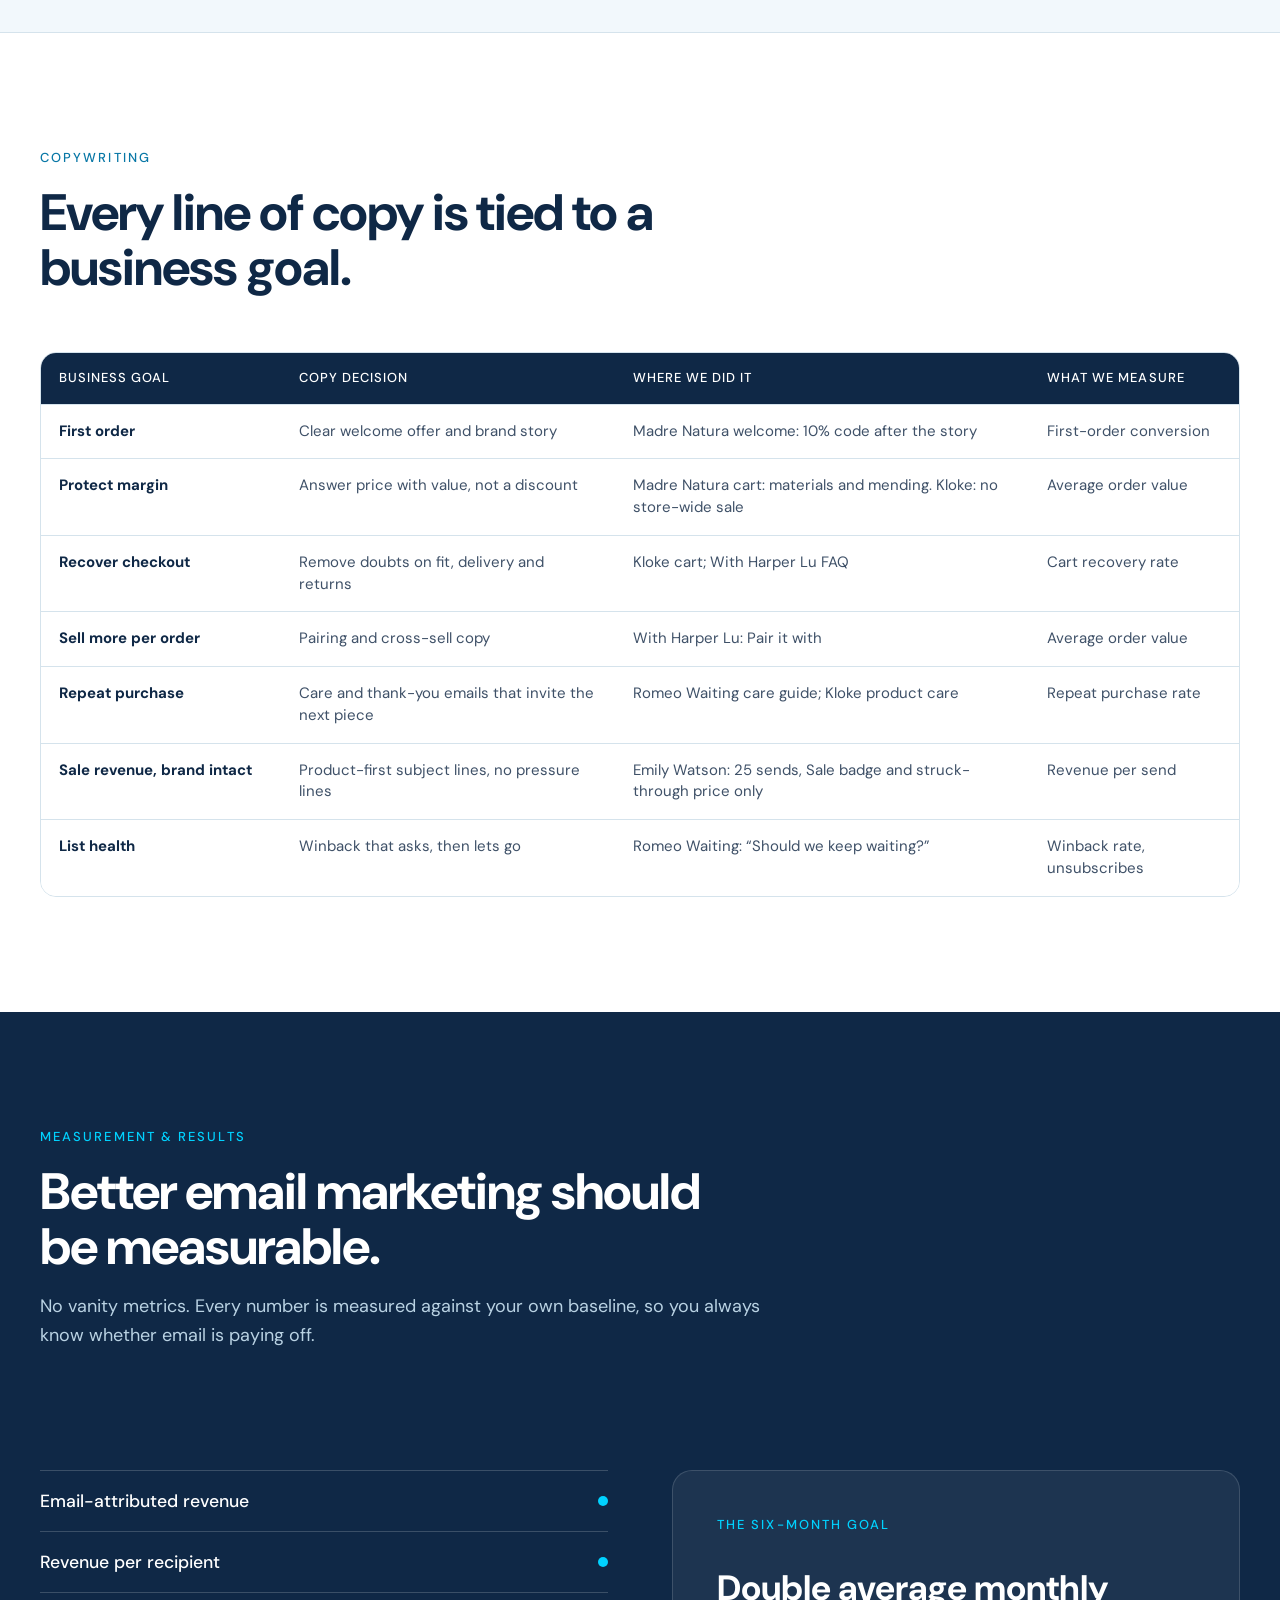
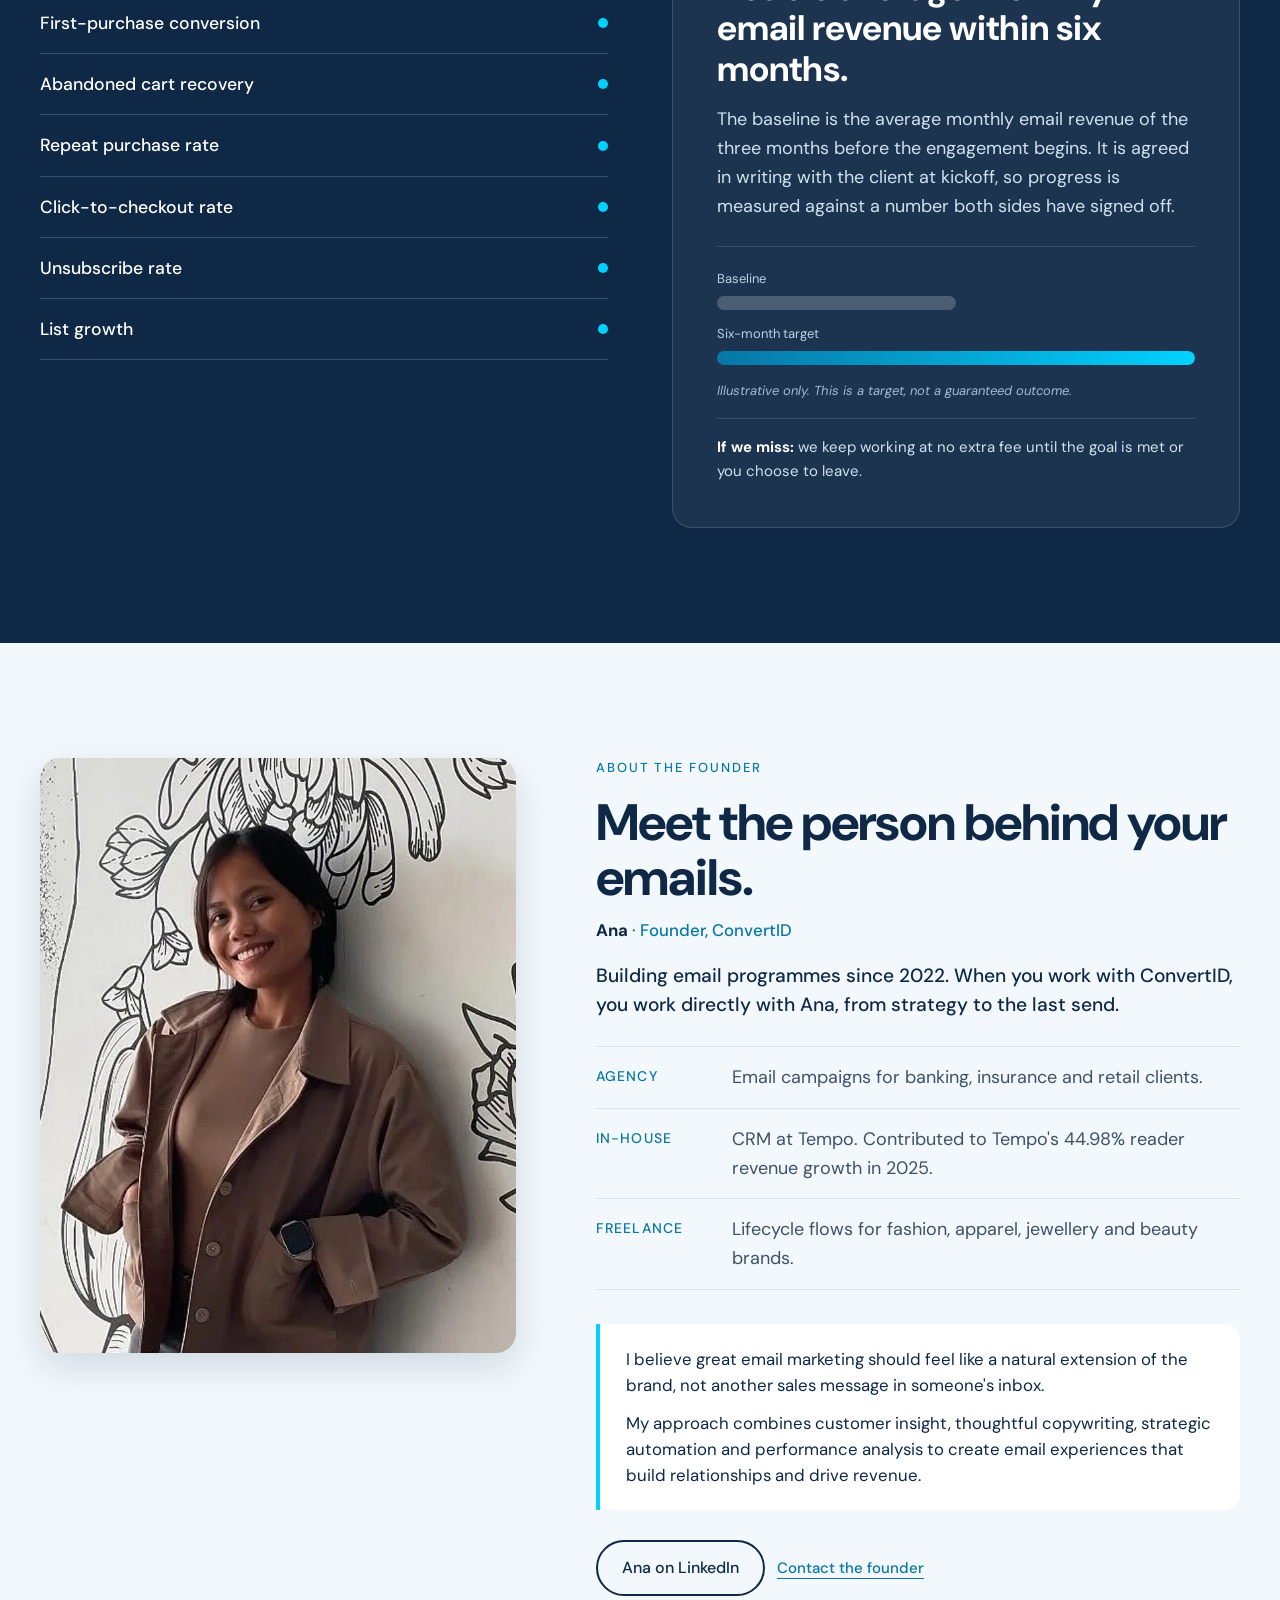
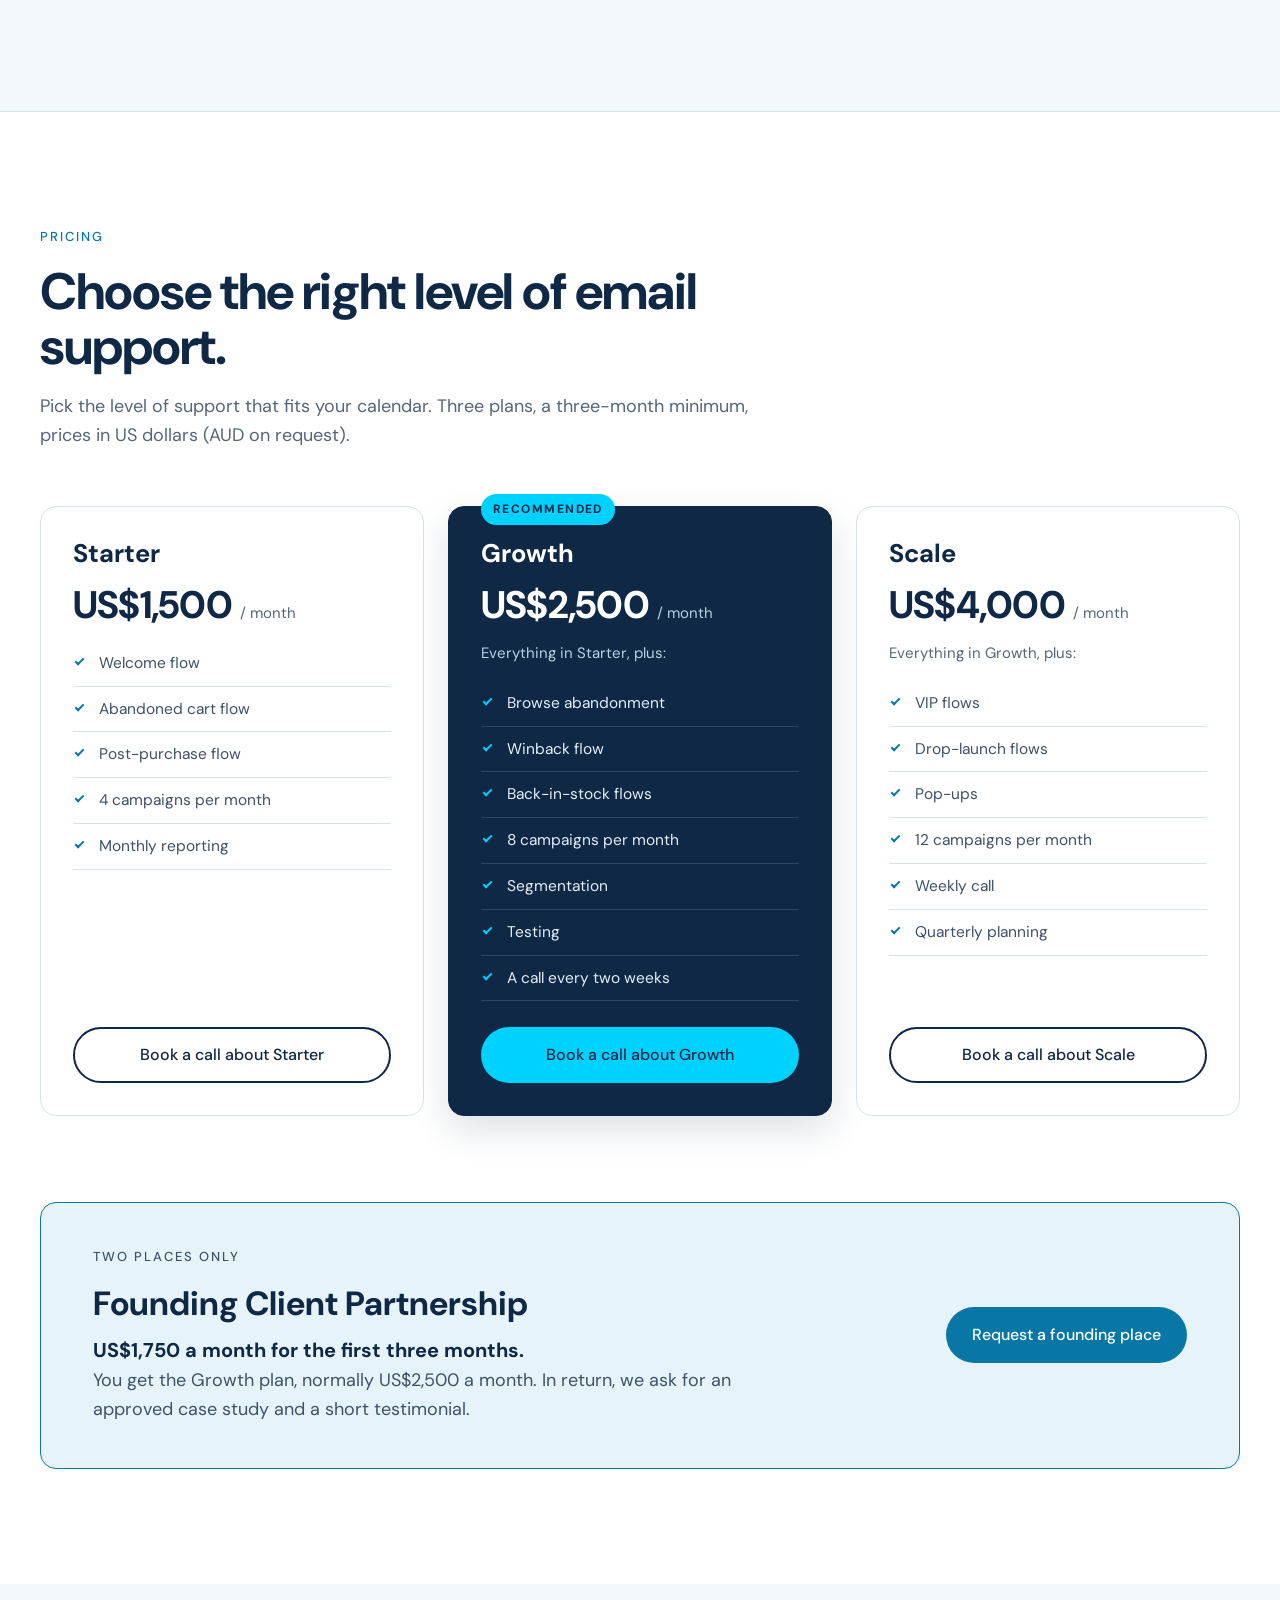
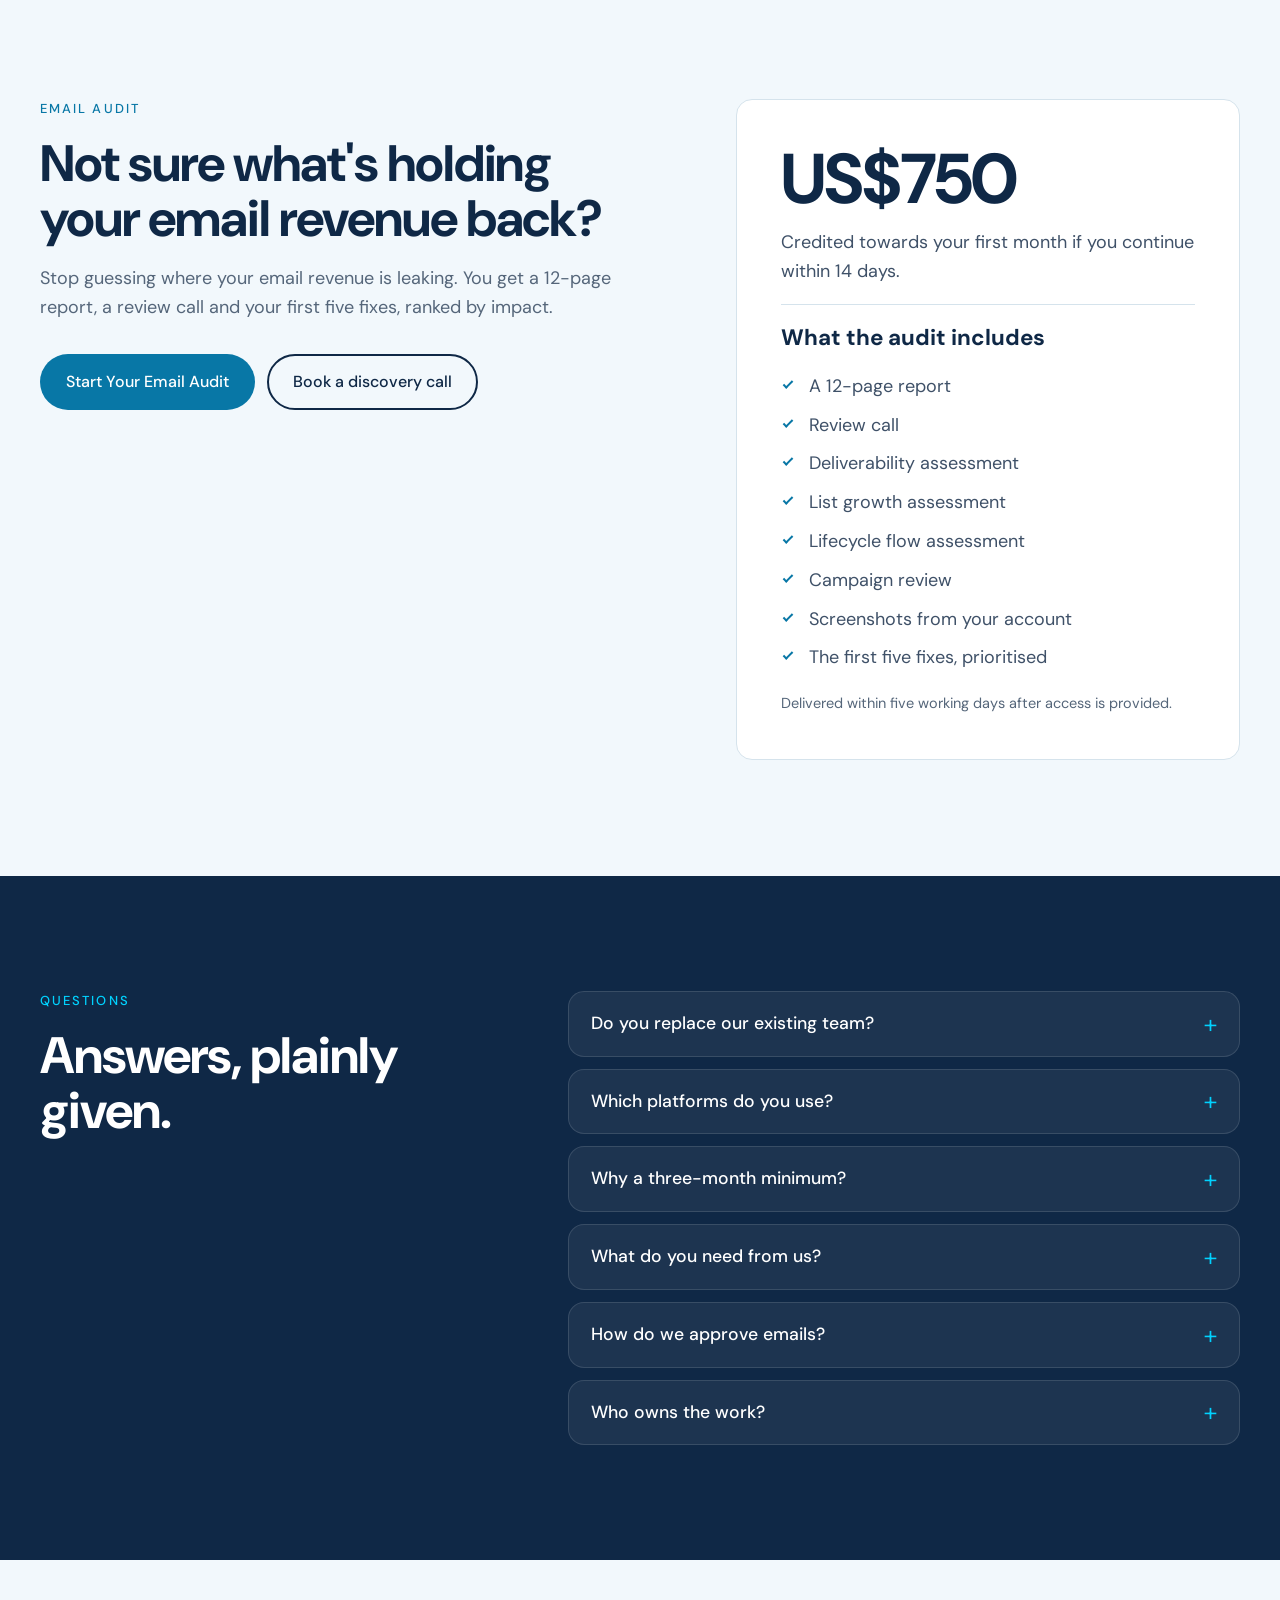
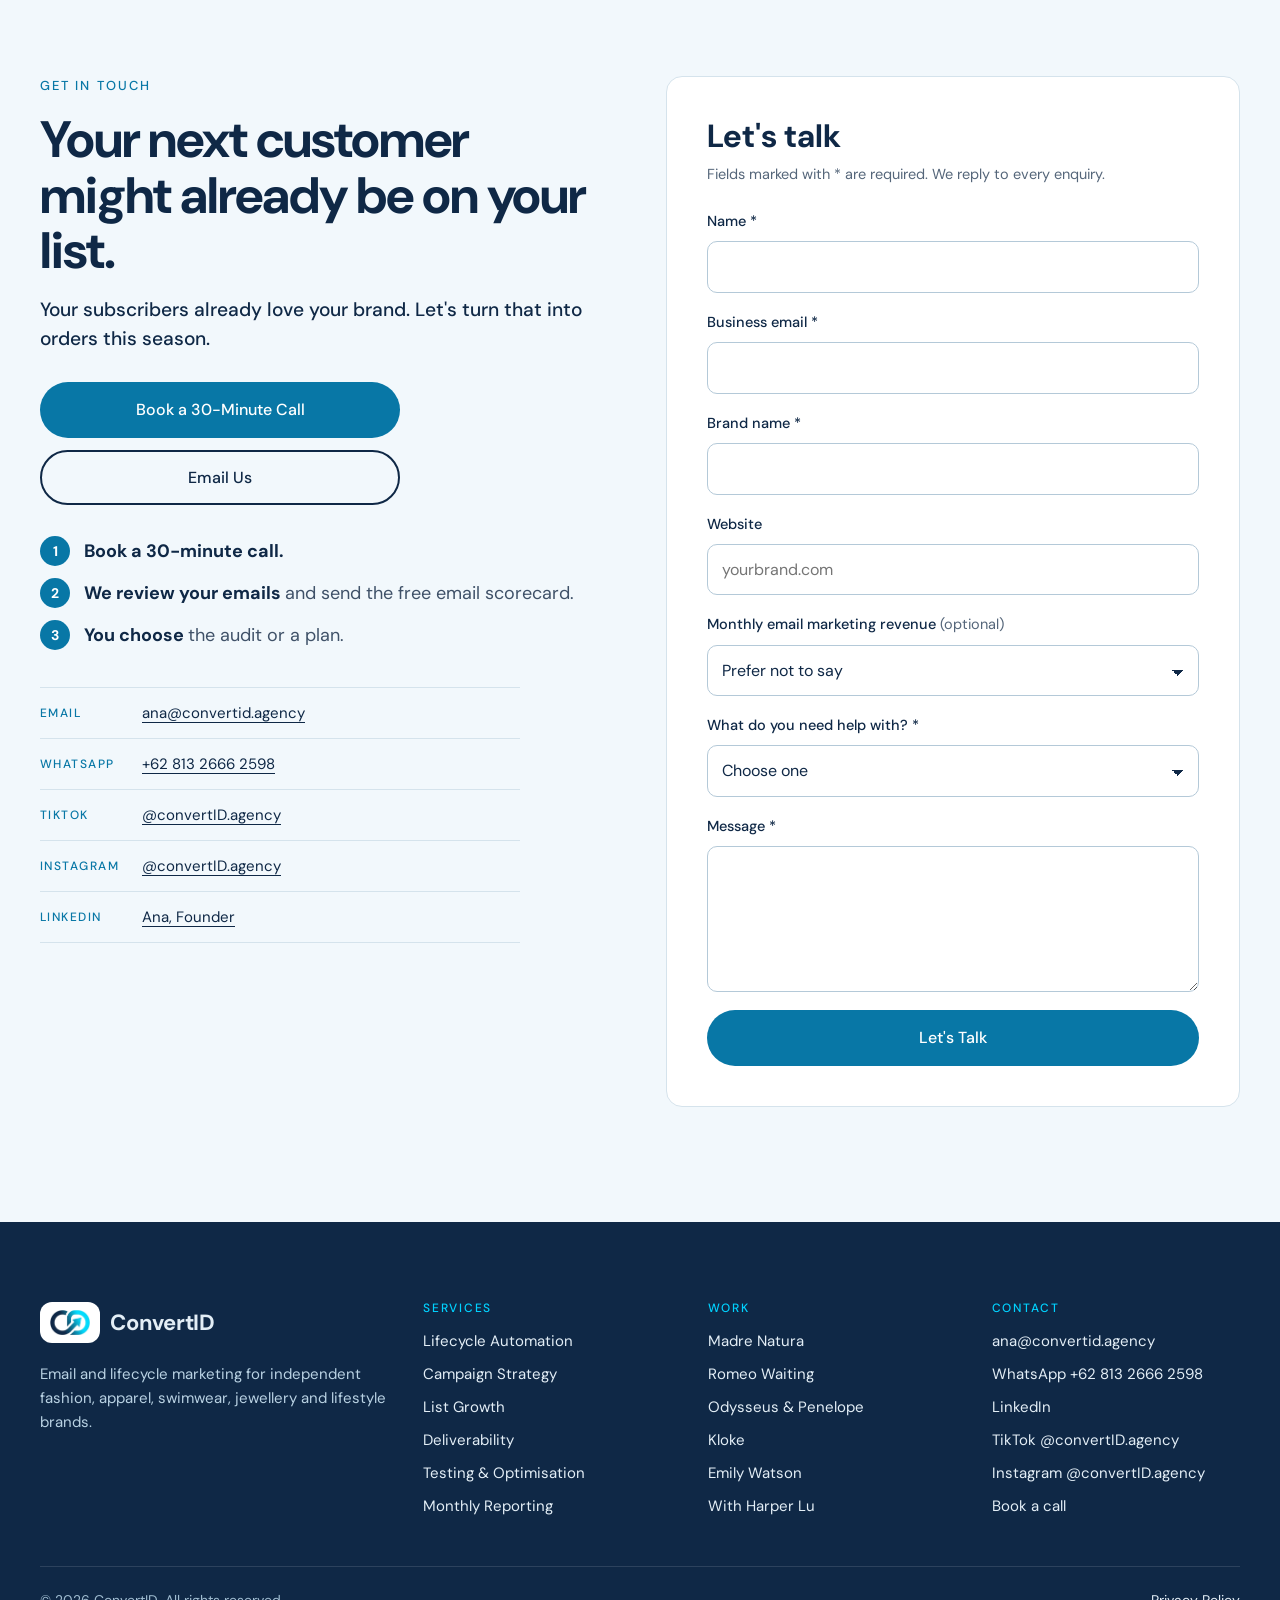
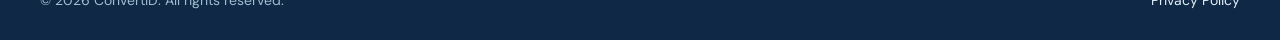
==== commit 79c2a720: "Add Google Analytics 4 with lead and contact-click events Loads GA4 from a Measurement ID in config." ====
--- a/index.html
+++ b/index.html
@@ -882,6 +882,7 @@
 </footer>
 
 <script src="assets/js/config.js"></script>
+<script src="assets/js/analytics.js"></script>
 <script src="assets/js/main.js"></script>
 </body>
 </html>
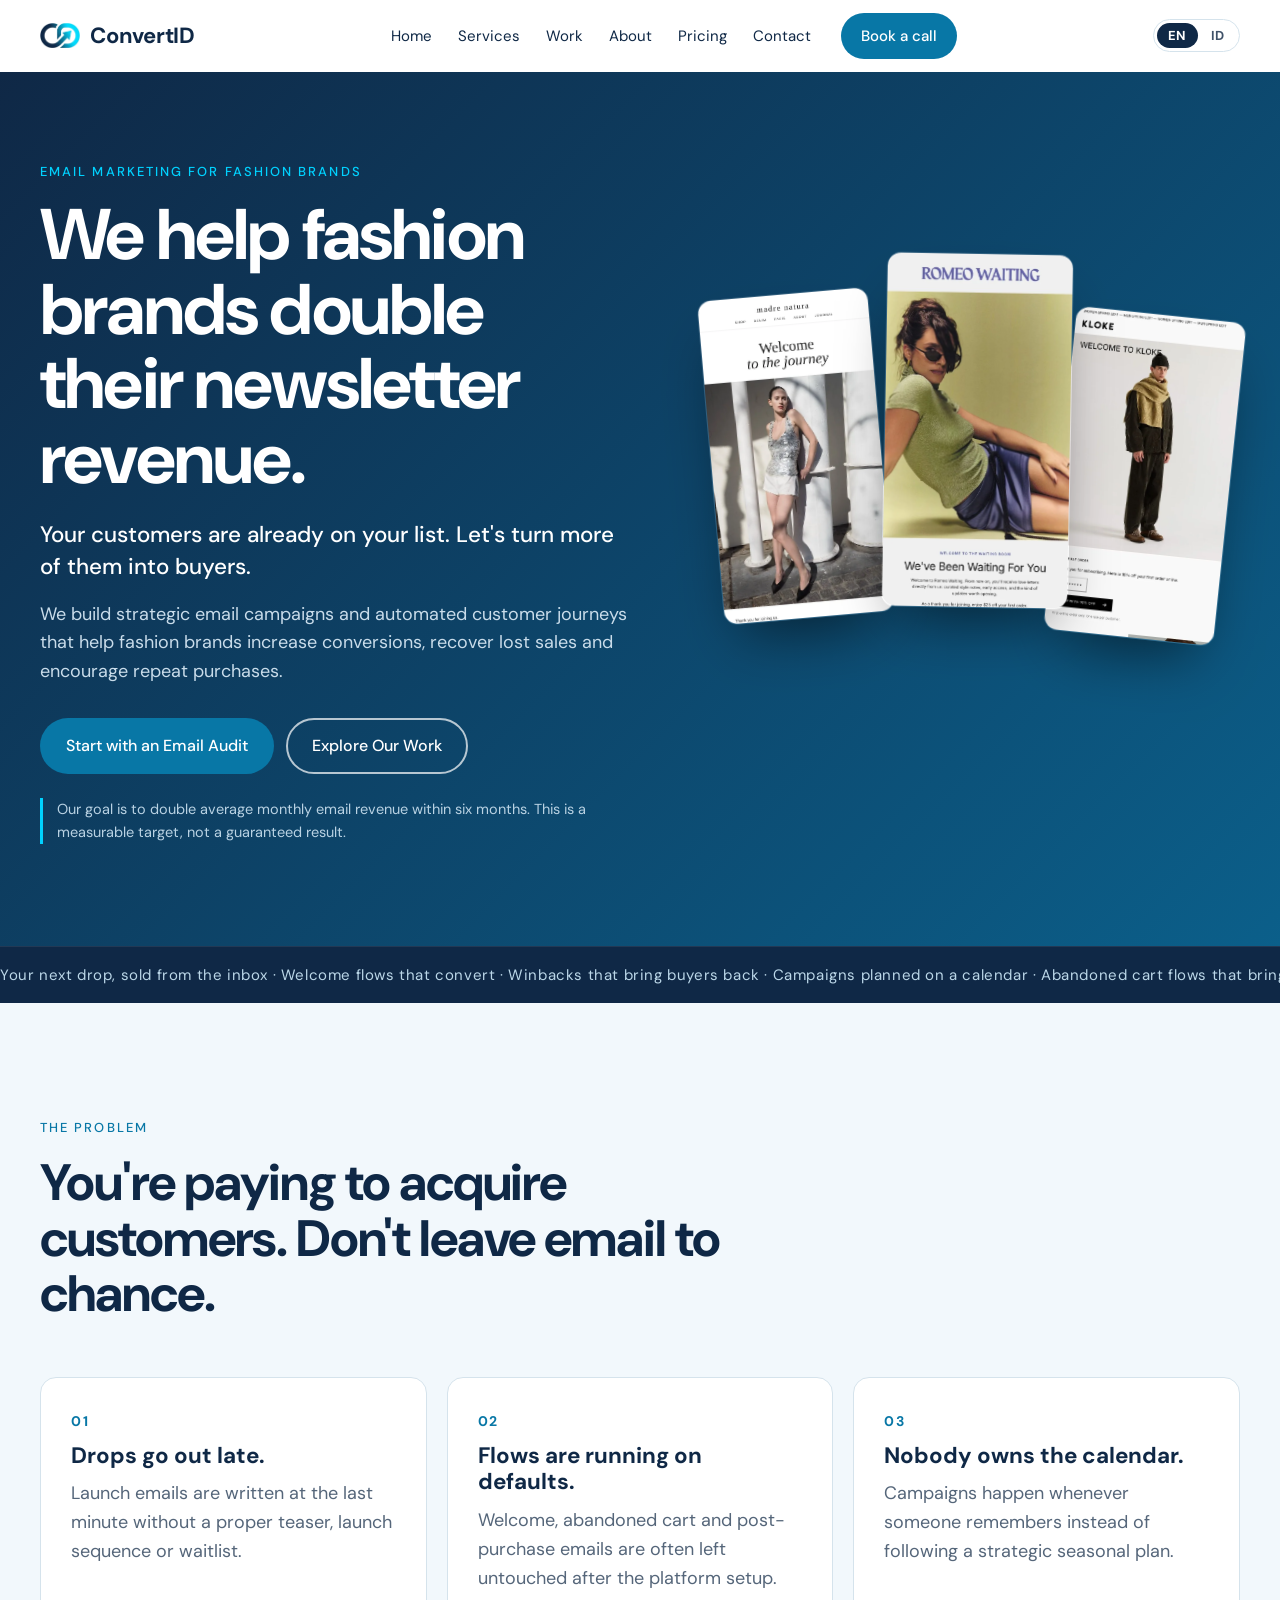
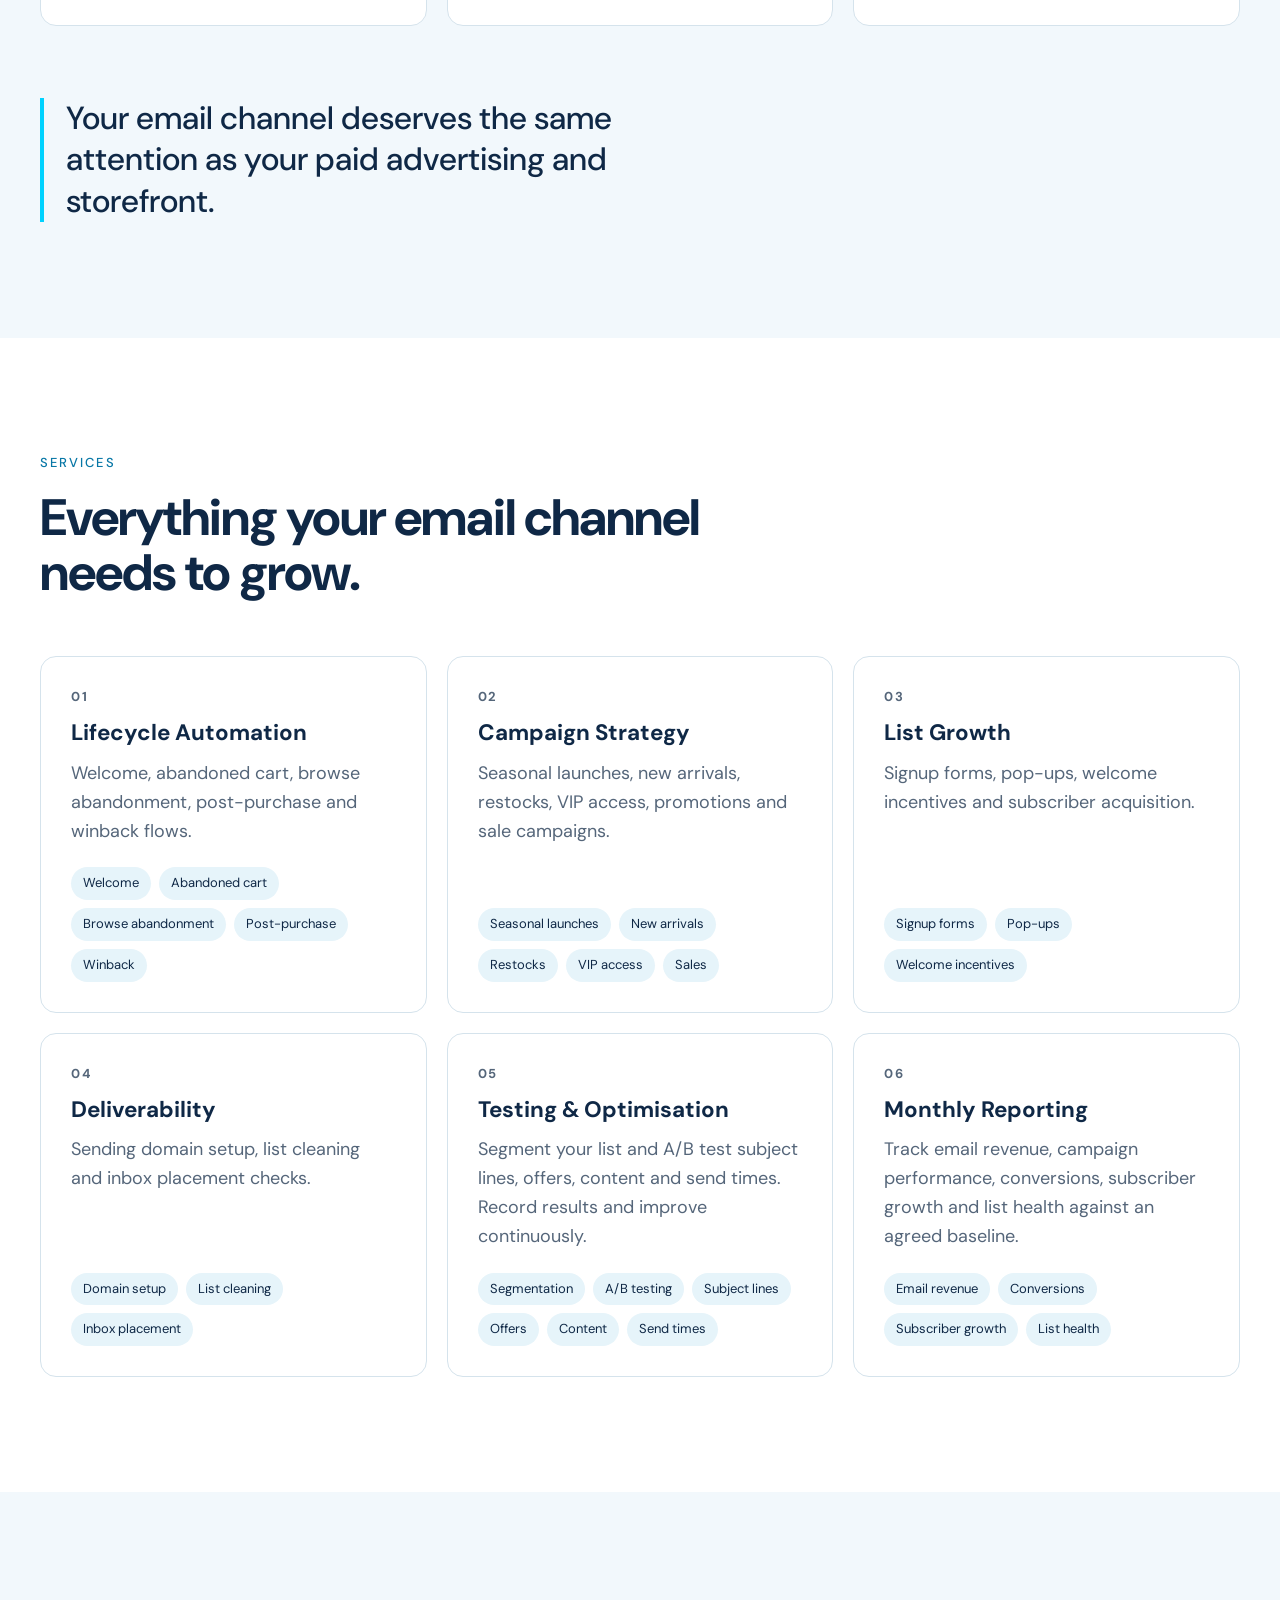
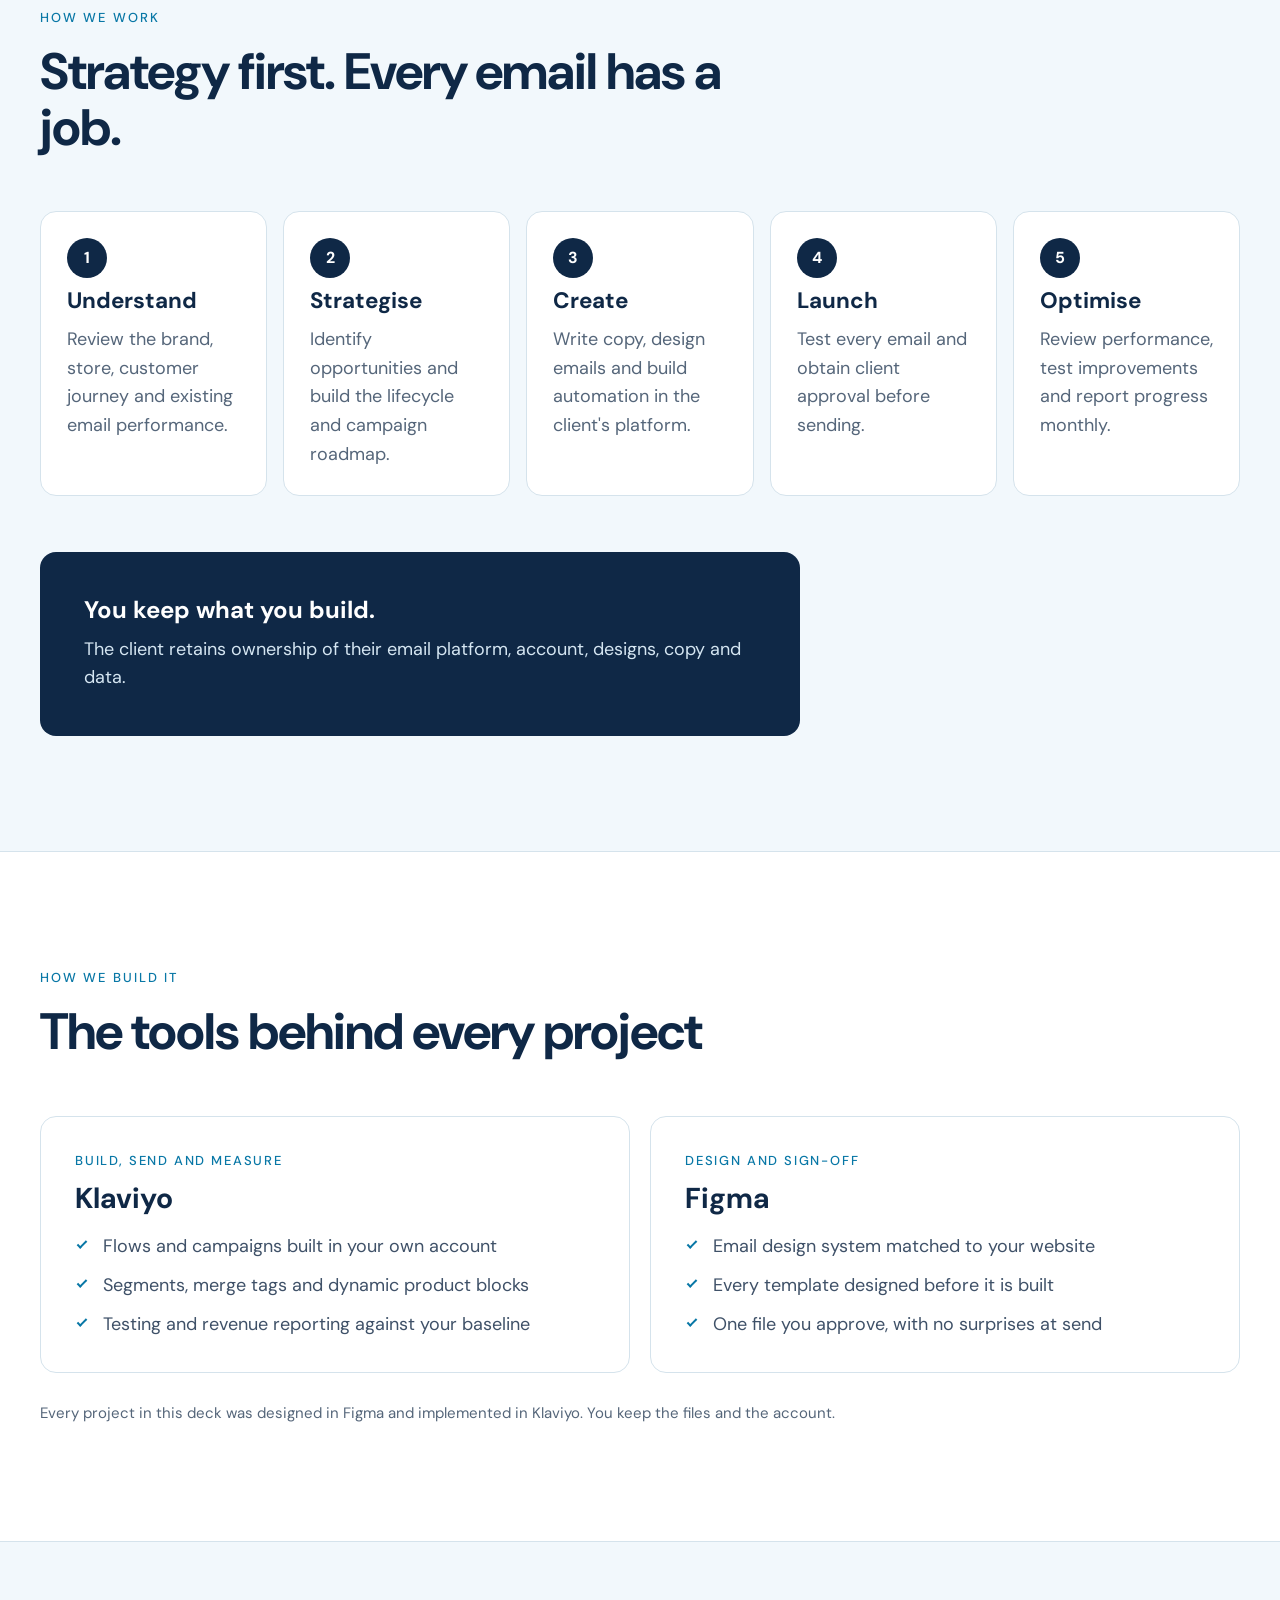
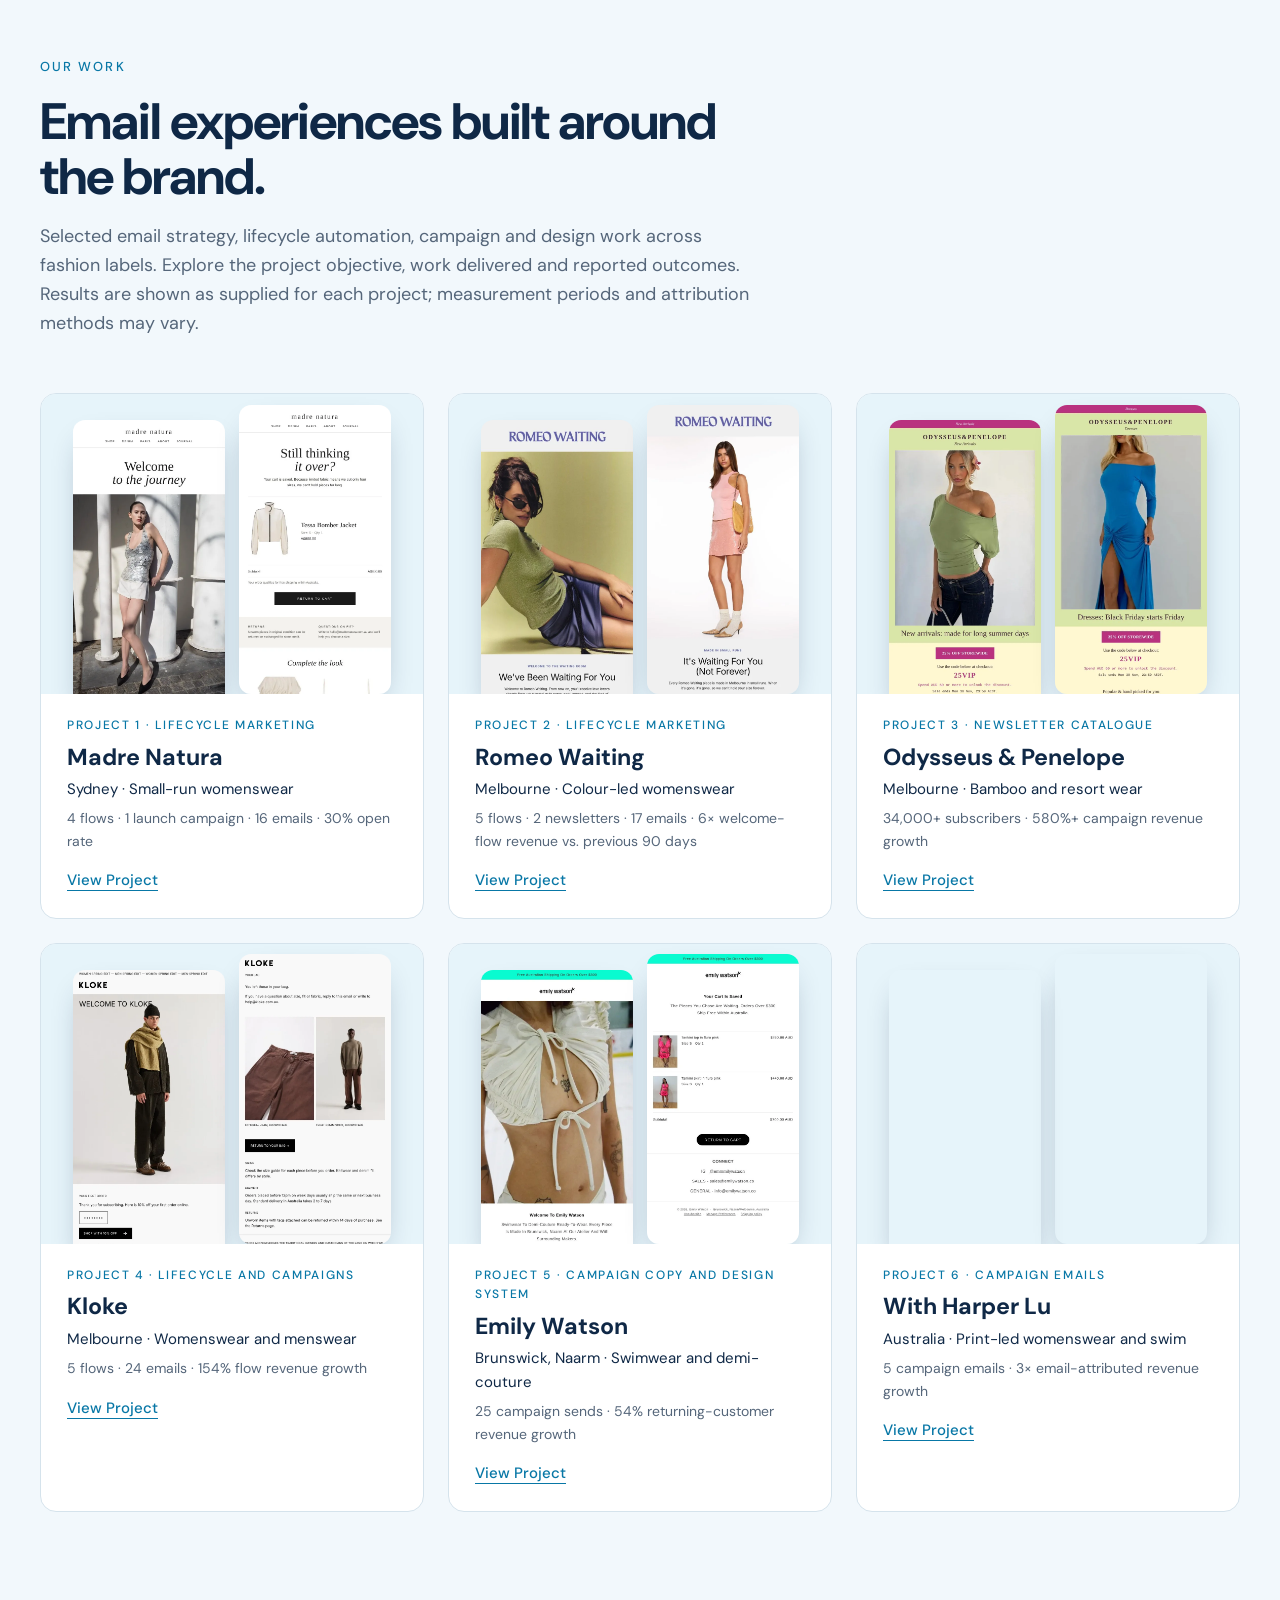
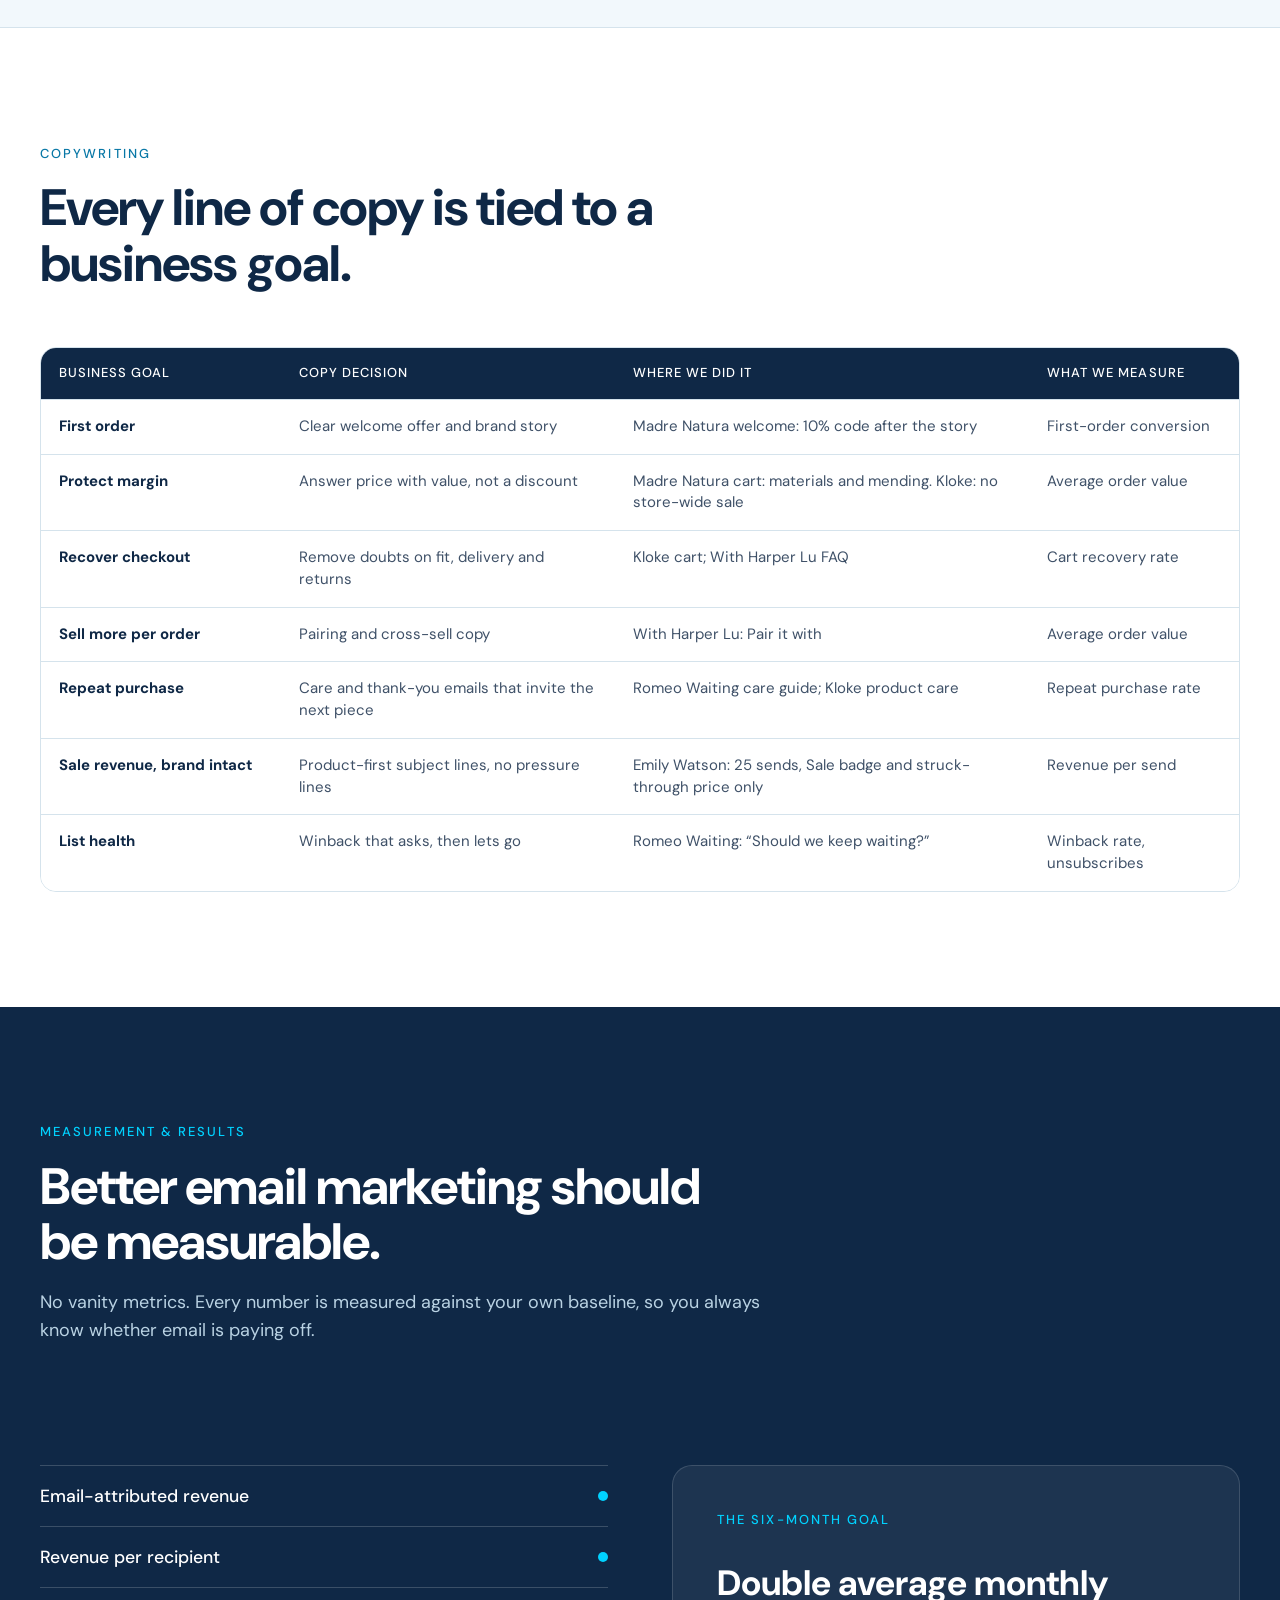
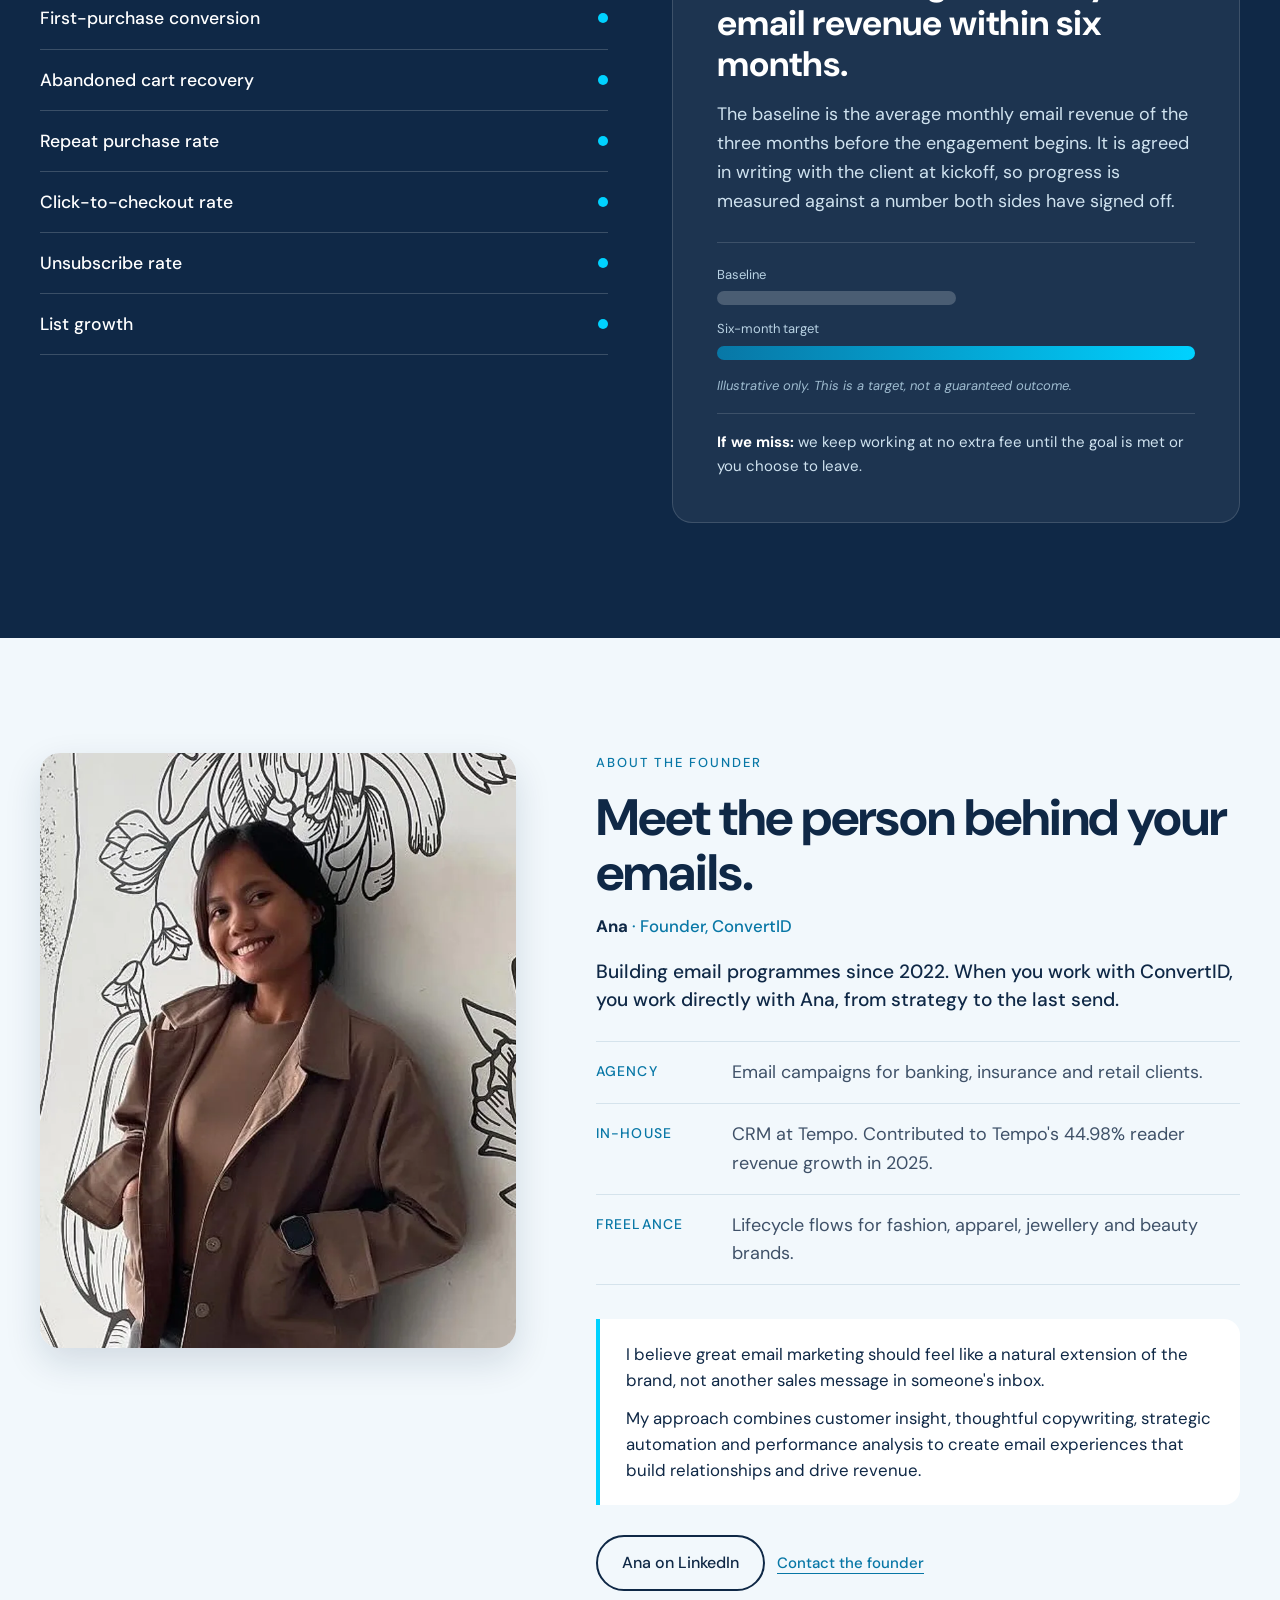
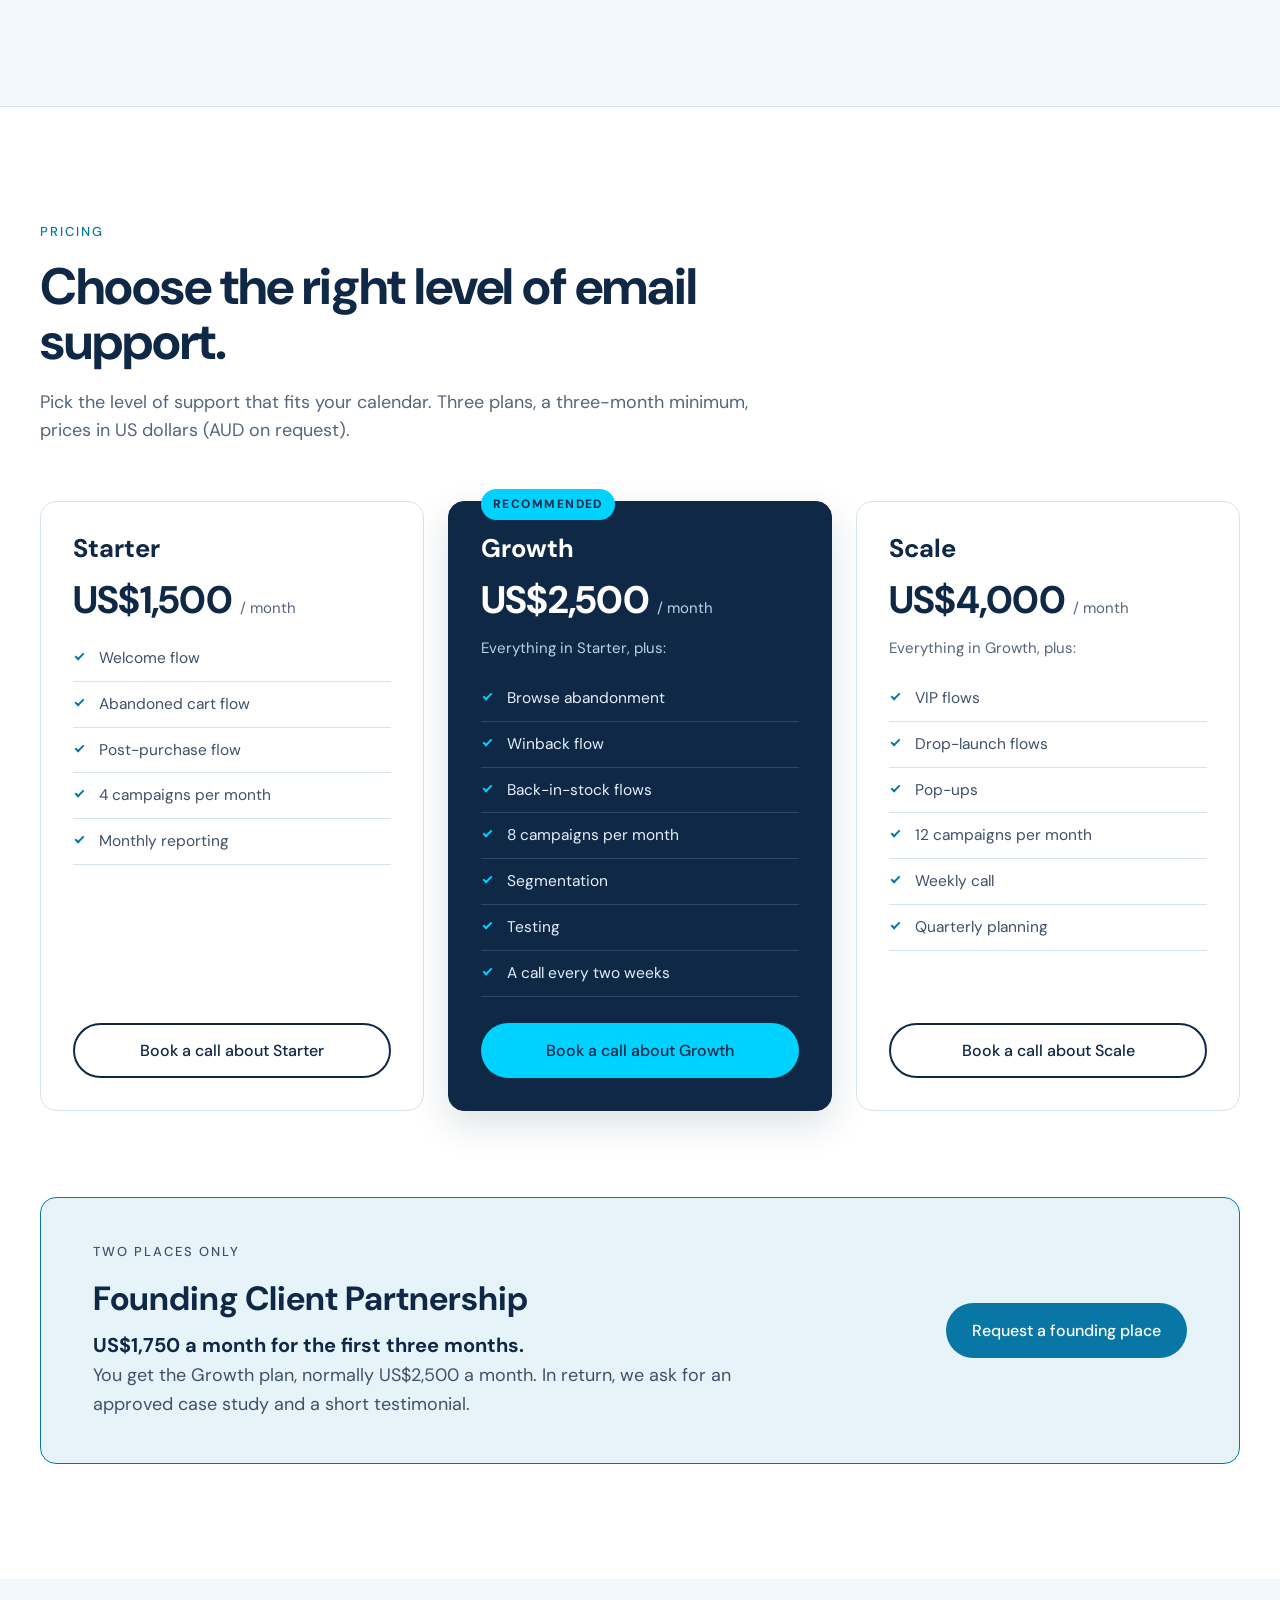
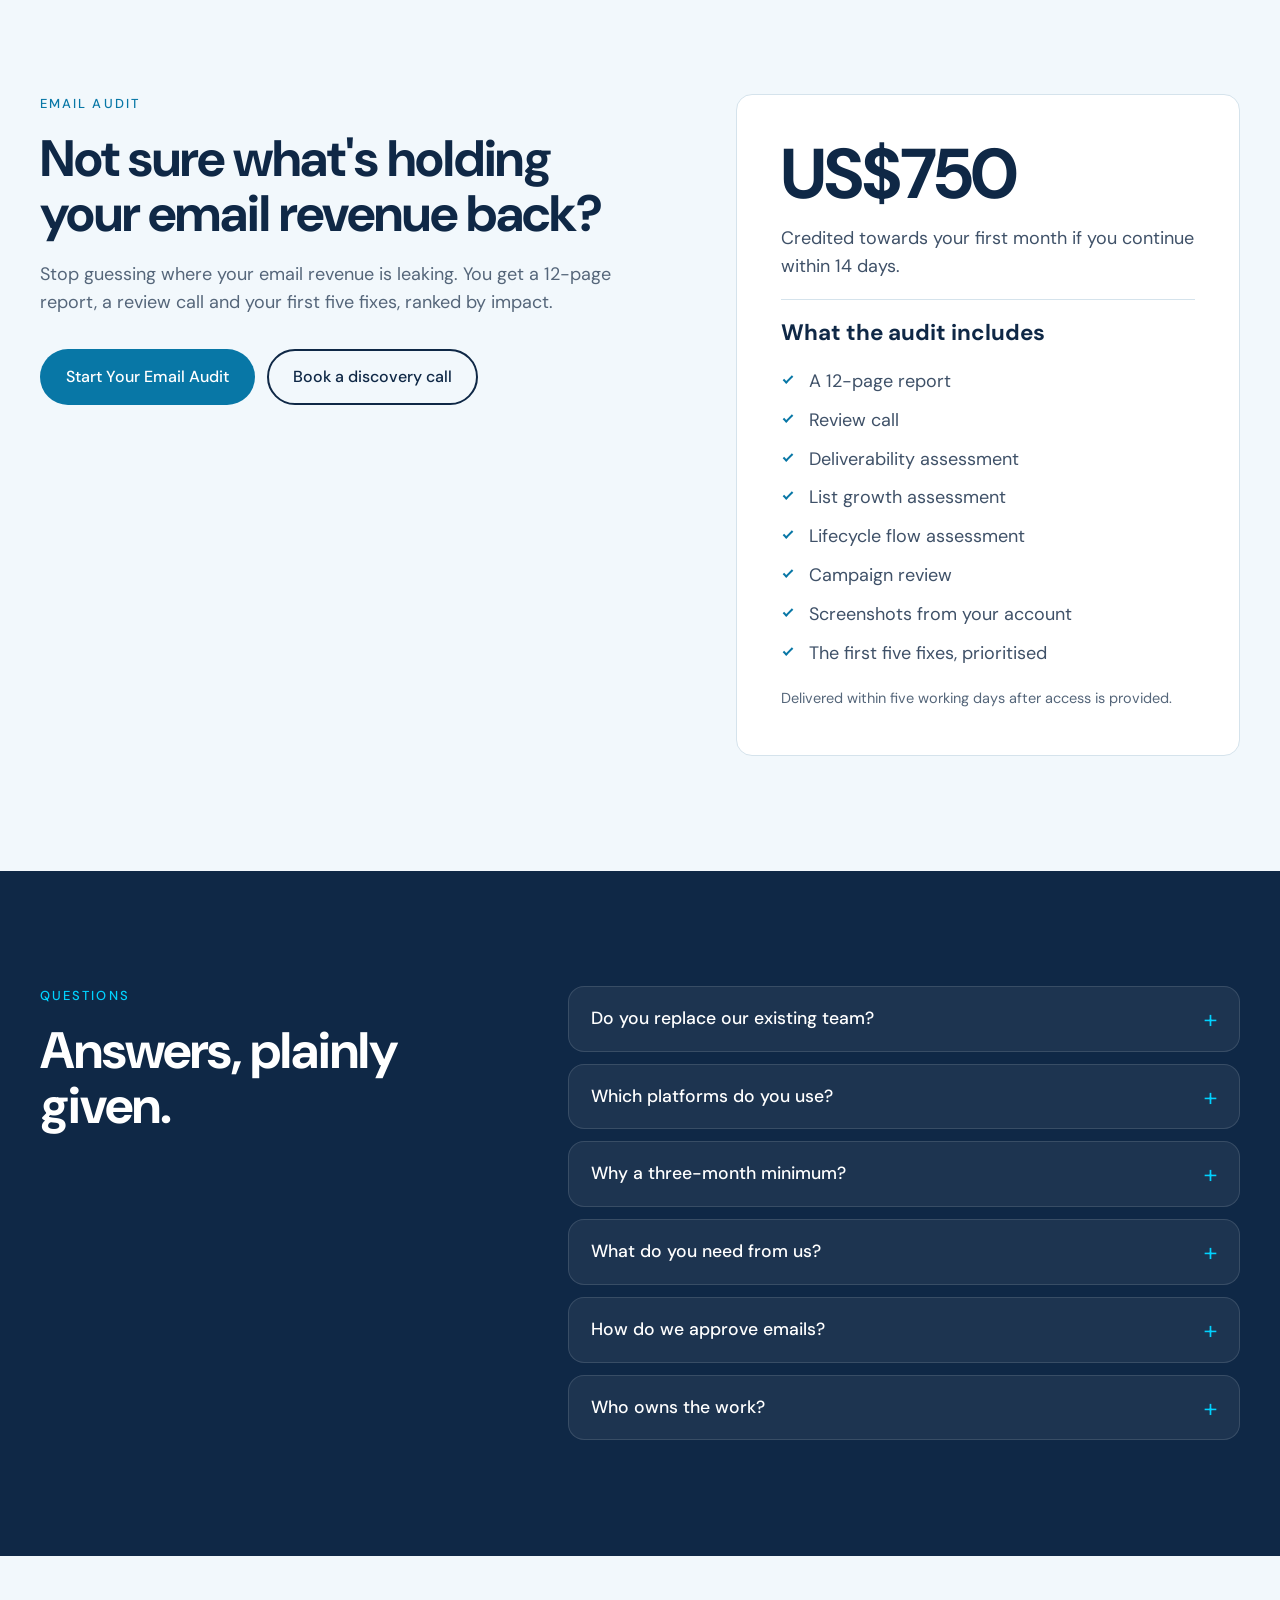
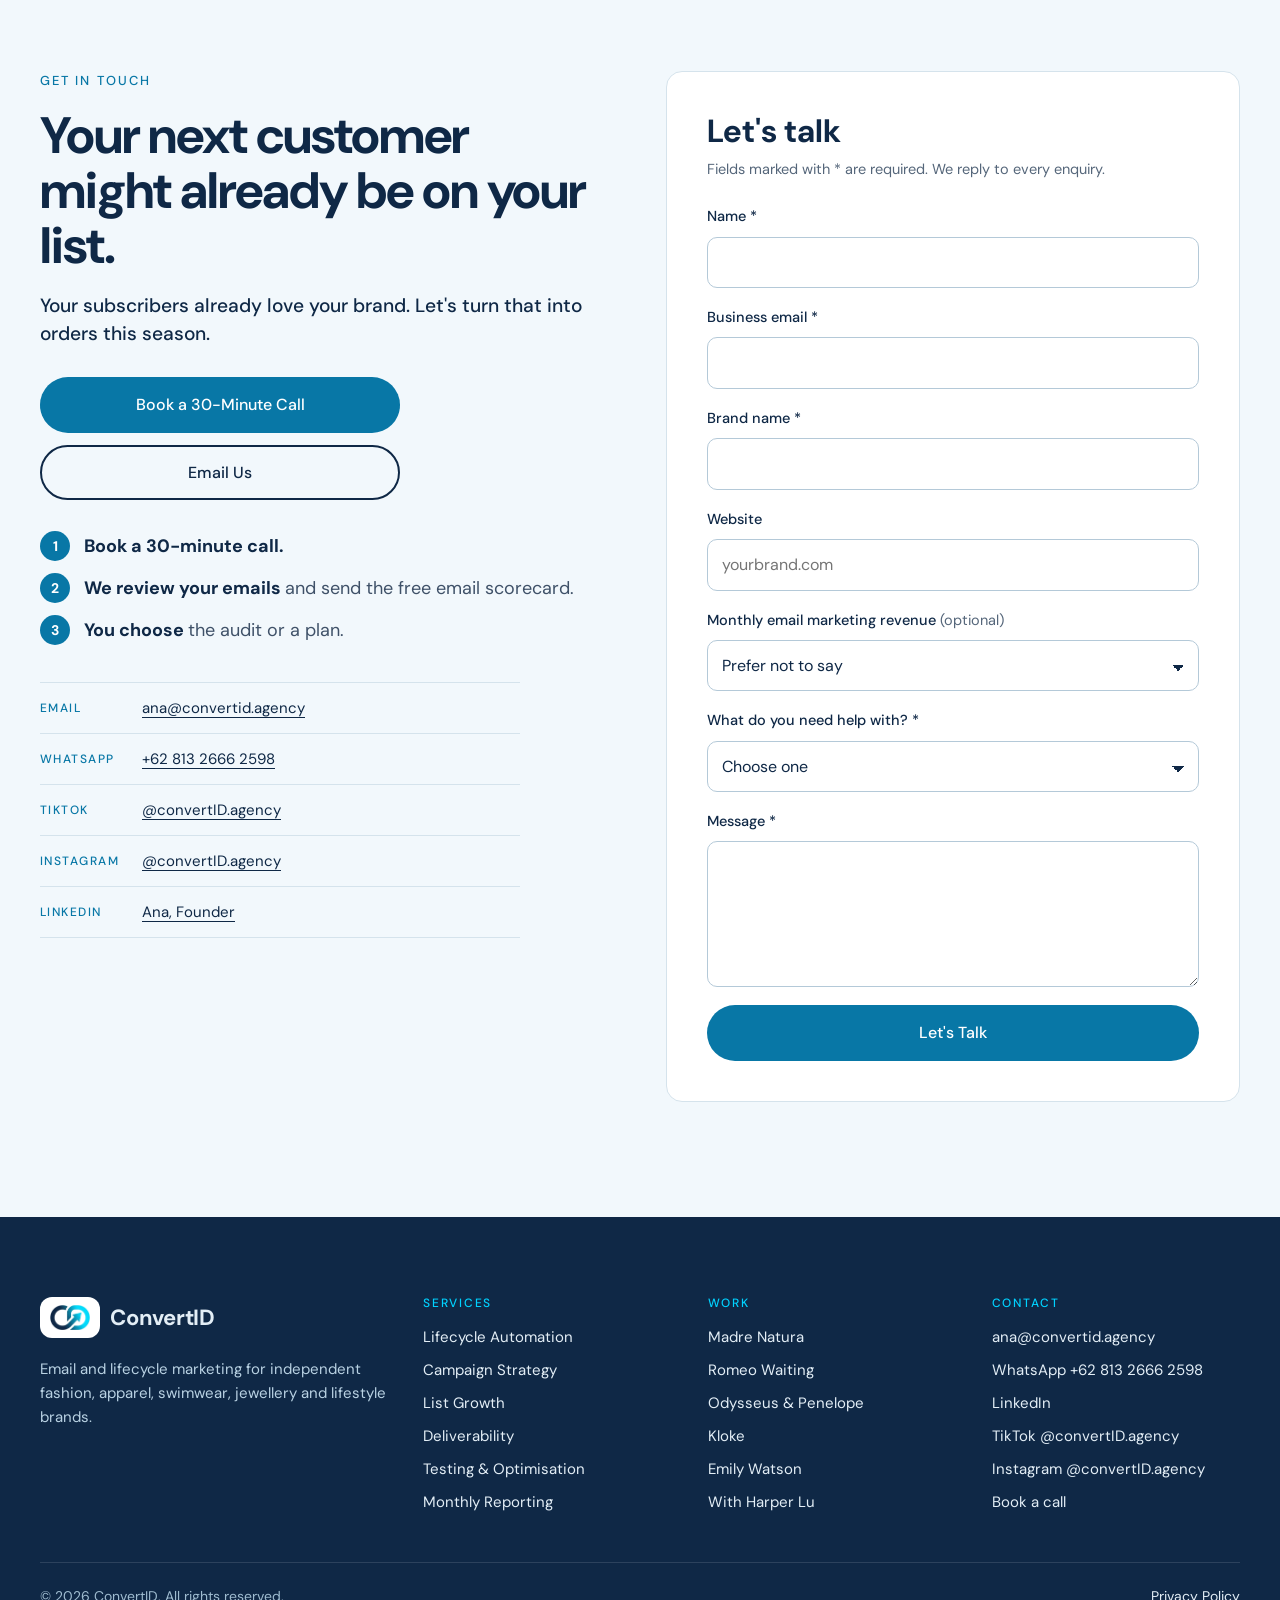
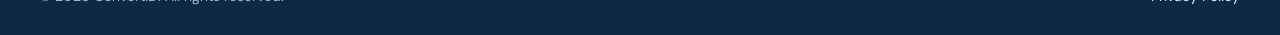
==== commit 3ce50444: "Merge 629f3d16913a0aa172c31f4f76668a5fe6409fe9 into f41dee30d012f0a46be6e7a32d8dcd857a042b7f" ====
--- a/index.html
+++ b/index.html
@@ -109,8 +109,11 @@
 </section>
 
 <div class="marquee" aria-label="Brands we work with by category">
-  <p>Your next drop, sold from the inbox · Welcome flows that convert · Winbacks that bring buyers back · Campaigns planned on a calendar · Abandoned cart flows that bring shoppers back · Post-purchase emails that invite the next order · Launches that build anticipation · Segmented messages for every customer · Email that reflects your brand and products · Lifecycle programmes built for fashion and ecommerce · Reporting against your agreed baseline</p>
-</div>
+    <div class="marquee-track">
+      <p>Your next drop, sold from the inbox · Welcome flows that convert · Winbacks that bring buyers back · Campaigns planned on a calendar · Abandoned cart flows that bring shoppers back · Post-purchase emails that invite the next order · Launches that build anticipation · Segmented messages for every customer · Email that reflects your brand and products · Lifecycle programmes built for fashion and ecommerce · Reporting against your agreed baseline</p>
+      <p aria-hidden="true">Your next drop, sold from the inbox · Welcome flows that convert · Winbacks that bring buyers back · Campaigns planned on a calendar · Abandoned cart flows that bring shoppers back · Post-purchase emails that invite the next order · Launches that build anticipation · Segmented messages for every customer · Email that reflects your brand and products · Lifecycle programmes built for fashion and ecommerce · Reporting against your agreed baseline</p>
+    </div>
+  </div>
 
 <!-- ============ 2. PROBLEM ============ -->
 <section class="section problem" id="problem" aria-labelledby="problem-title">
--- a/assets/css/styles.css
+++ b/assets/css/styles.css
@@ -188,8 +188,9 @@
 .shot-a { --r: -5deg; } .shot-b { --r: 1deg; } .shot-c { --r: 6deg; }
 
 .marquee { background: var(--navy); color: #BBD7E8; overflow: hidden; white-space: nowrap; padding: 16px 0; border-top: 1px solid rgba(255,255,255,.08); }
-.marquee p { display: inline-block; padding-left: 100%; font-size: 15px; letter-spacing: .04em; animation: marquee 42s linear infinite; }
-@keyframes marquee { to { transform: translateX(-100%); } }
+.marquee-track { display: flex; width: max-content; animation: marquee 70s linear infinite; }
+.marquee-track p { flex: none; margin: 0; padding-right: 3rem; white-space: nowrap; font-size: 15px; letter-spacing: .04em; }
+@keyframes marquee { to { transform: translateX(-50%); } }
 
 /* ---------- Sections ---------- */
 .section { padding: var(--section-y) 0; }
@@ -572,7 +573,7 @@
   html { scroll-behavior: auto; }
   *, *::before, *::after { animation-duration: .001ms !important; animation-iteration-count: 1 !important; transition-duration: .001ms !important; }
   .js .reveal { opacity: 1; transform: none; }
-  .marquee p { animation: none; padding-left: 0; }
+  .marquee-track { animation: none; }
 }
 
 /* Copy table: stacked cards on phones, full table from tablet up */
